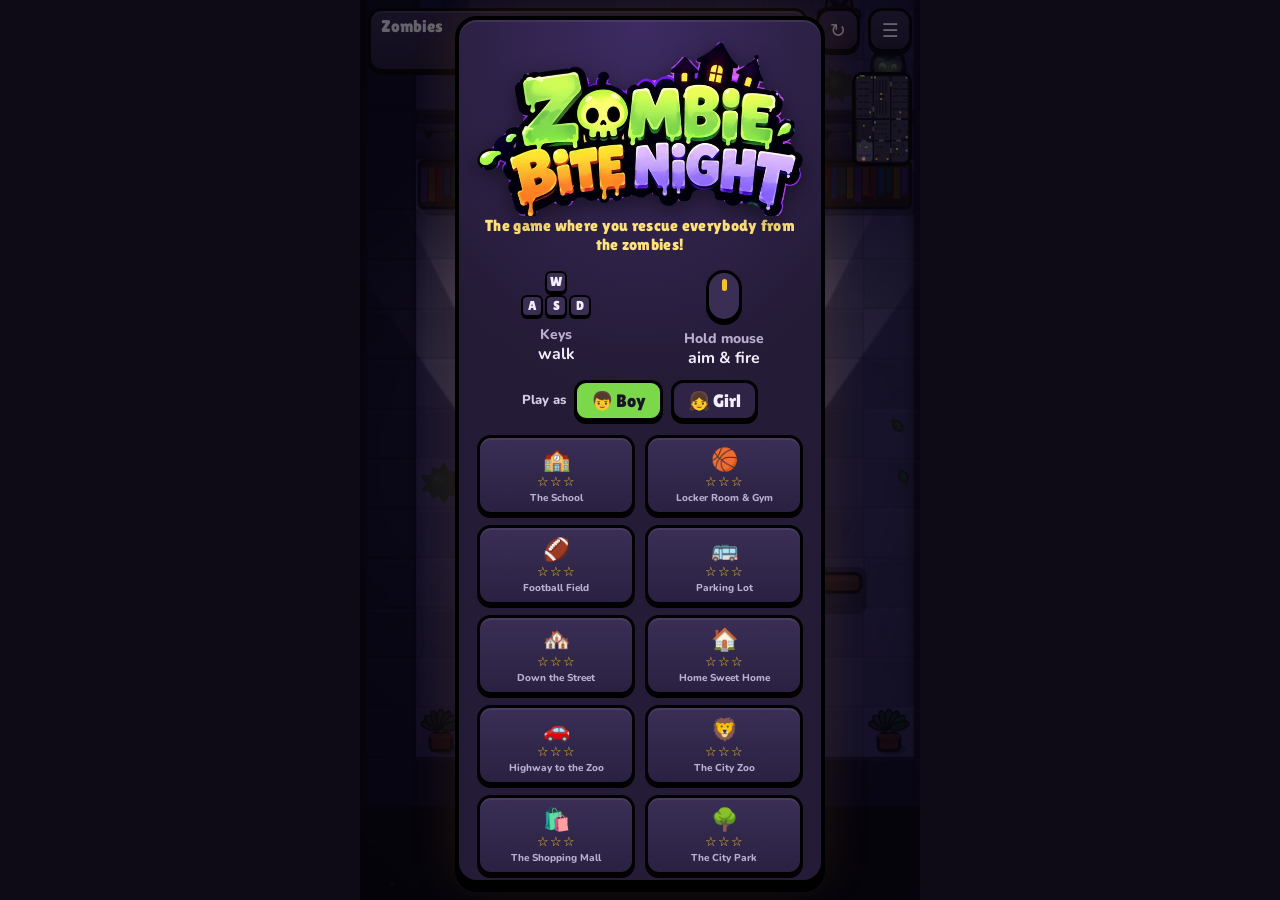
==== index.html @ 57e5fc1b "Janitor boss rework with telescoping mop; backpack smashes vending machines Co-Authored-By: Claude O" ====
<!DOCTYPE html>
<html lang="en">
<head>
<meta charset="utf-8">
<meta name="viewport" content="width=device-width, initial-scale=1, viewport-fit=cover">
<title>Zombie Bite Night</title>
<meta name="description" content="Zombie Bite Night: the game where you rescue everybody from the zombies! A spooky, silly escape from school, home, the zoo, the mall and the park.">
<meta name="theme-color" content="#1A1030">
<meta name="mobile-web-app-capable" content="yes">
<meta name="apple-mobile-web-app-capable" content="yes">
<meta name="apple-mobile-web-app-status-bar-style" content="black-translucent">
<meta name="apple-mobile-web-app-title" content="Bite Night">
<link rel="manifest" href="manifest.webmanifest">
<link rel="icon" type="image/png" sizes="32x32" href="icons/icon-32.png">
<link rel="apple-touch-icon" href="icons/icon-180.png">
<link rel="stylesheet" href="fonts/fonts.css">
<style>
:root{
  --bg:#D9D2E6; --ink:#1A1426; --slime:#7BD84A; --slime-d:#4E9A2A; --blood:#E5432D; --gold:#F2C230; --panel:#241B36; --panel2:#2F2445; --fg:#F3EEFA;
  box-sizing:border-box;
  padding-top:env(safe-area-inset-top,0px);
  padding-bottom:env(safe-area-inset-bottom,0px);
}
@media (prefers-color-scheme: dark){ :root:not([data-theme="light"]){ --bg:#0C0912; } }
:root[data-theme="dark"]{ --bg:#0C0912; }
*,*::before,*::after{box-sizing:inherit}
html,body{overscroll-behavior:none}
html{height:100%;scroll-padding-top:env(safe-area-inset-top,0px)}
html{background:#0E0A16}
body{margin:0;height:100%;background:#0E0A16;overflow:hidden;font-family:Nunito,"Trebuchet MS",system-ui,sans-serif;color:var(--fg);
  touch-action:none;user-select:none;-webkit-user-select:none;-webkit-touch-callout:none;-webkit-tap-highlight-color:transparent}
#app{position:relative;height:100%;max-width:560px;margin:0 auto;overflow:hidden;background:#0E0A16}
#game{position:absolute;inset:0;width:100%;height:100%;display:block;touch-action:none}
#hud{position:absolute;top:8px;left:8px;right:8px;z-index:3;display:flex;gap:8px;align-items:flex-start;pointer-events:none}
#panel{flex:1;min-width:0;background:linear-gradient(rgba(52,38,78,.94),rgba(36,27,54,.94));border:3px solid #000;border-radius:14px;padding:7px 10px 8px;box-shadow:0 3px 0 #000,inset 0 2px 0 rgba(255,255,255,.08)}
#panel .r1{display:flex;justify-content:space-between;align-items:baseline;gap:6px}
#lvname{font:17px/1 "Lilita One",Impact,sans-serif;white-space:nowrap;overflow:hidden;text-overflow:ellipsis}
#timer{font:800 13px Nunito,sans-serif;color:#B9AED0;font-variant-numeric:tabular-nums;white-space:nowrap}
#panel .r2{display:flex;justify-content:space-between;align-items:center;margin-top:6px;gap:8px}
#hearts{display:flex;gap:3px}
#hearts i{width:14px;height:13px;display:inline-block;background:#4A3D63;clip-path:path('M7 13 L1 7 A3.4 3.4 0 0 1 7 2 A3.4 3.4 0 0 1 13 7 Z')}
#hearts i.on{background:var(--blood);filter:drop-shadow(0 0 3px rgba(229,67,45,.7))}
#left{font:800 13px Nunito,sans-serif;color:var(--slime);white-space:nowrap;overflow:hidden;text-overflow:ellipsis;min-width:0}
#ammo{font:800 13px Nunito,sans-serif;color:var(--gold);white-space:nowrap}
#ammo.low{color:var(--blood);animation:blink .5s infinite alternate}
@keyframes blink{to{opacity:.5}}
.hbtn{pointer-events:auto;width:44px;height:44px;background:linear-gradient(rgba(52,38,78,.94),rgba(36,27,54,.94));border:3px solid #000;border-radius:14px;box-shadow:0 3px 0 #000;color:var(--fg);font:19px/1 system-ui,sans-serif;cursor:pointer;padding:0}
.hbtn:active{transform:translateY(2px);box-shadow:0 1px 0 #000}
#mini{position:absolute;right:8px;top:72px;z-index:3;width:104px;height:88px;border:3px solid #000;border-radius:10px;background:rgba(14,10,22,.85);pointer-events:none}
#wpn{position:absolute;right:12px;bottom:96px;z-index:4;width:58px;height:58px;border-radius:50%;background:rgba(36,27,54,.92);border:3px solid #000;box-shadow:0 3px 0 #000;font:26px/1 system-ui,sans-serif;cursor:pointer;padding:0}
#wpn:active{transform:translateY(2px)}
#wpn::after{content:'SWAP';position:absolute;left:50%;bottom:-16px;transform:translateX(-50%);font:800 9px Nunito,sans-serif;color:#B9AED0}
#powers{position:absolute;left:8px;top:72px;z-index:3;display:flex;flex-direction:column;gap:5px;pointer-events:none}
#powers div{display:flex;align-items:center;gap:6px;background:rgba(36,27,54,.9);border:2px solid #000;border-radius:10px;padding:3px 8px 3px 4px;font:800 12px Nunito,sans-serif}
#powers b{font-size:16px}
#powers i{display:block;height:4px;border-radius:2px;margin-top:2px;font-style:normal}
#bossbar{position:absolute;left:50%;bottom:14px;transform:translateX(-50%);z-index:3;width:76%;background:rgba(36,27,54,.92);border:3px solid #000;border-radius:12px;padding:6px 10px 8px;text-align:center;pointer-events:none}
#bossbar b{display:block;font:15px Creepster,Impact,sans-serif;letter-spacing:1px;color:#FF8A7A;margin-bottom:4px}
#bossbar span{display:block;height:10px;background:#4A3D63;border-radius:5px;overflow:hidden;border:2px solid #000}
#bossbar i{display:block;height:100%;width:100%;background:linear-gradient(90deg,#E5432D,#F2C230);transition:width .2s}
#hint{position:absolute;left:50%;bottom:16px;transform:translateX(-50%);z-index:3;pointer-events:none;width:88%;font:800 14px/1.4 Nunito,sans-serif;color:#fff;
  background:rgba(36,27,54,.92);border:3px solid #000;border-radius:14px;padding:10px 14px;text-align:center;opacity:0;transition:opacity .3s}
#hint.show{opacity:1}
.joy{position:absolute;left:0;top:0;width:0;height:0;z-index:4;pointer-events:none;opacity:0;transition:opacity .15s}
.joy.on{opacity:1}
.joy .base{position:absolute;width:104px;height:104px;left:-52px;top:-52px;border-radius:50%;background:rgba(255,255,255,.08);border:3px solid rgba(255,255,255,.35)}
.joy .knob{position:absolute;width:48px;height:48px;left:-24px;top:-24px;border-radius:50%;background:#8FA0C0;border:3px solid #000;box-shadow:0 3px 0 #000}
#joy2 .base{background:rgba(242,194,48,.1);border-color:rgba(242,194,48,.55)}
#joy2 .knob{background:var(--gold)}
#overlay{position:absolute;inset:0;z-index:6;display:flex;align-items:center;justify-content:center;padding:16px;background:rgba(8,5,14,.6)}
#overlay.hidden{display:none}
.card{background:radial-gradient(120% 70% at 50% 0%,#3D2B62 0%,var(--panel) 62%);border:4px solid #000;border-radius:22px;box-shadow:0 8px 0 #000,0 0 50px rgba(242,140,40,.12),inset 0 2px 0 rgba(255,255,255,.07);width:100%;max-width:370px;padding:22px 18px 18px;text-align:center;max-height:100%;overflow:auto}
.card h1{font:52px/.95 Creepster,Impact,sans-serif;color:var(--slime);margin:4px 0 12px;letter-spacing:2px;text-shadow:0 4px 0 #000,0 0 24px rgba(123,216,74,.35)}
.card h1 span{display:block;color:#F28C28;font-size:38px;text-shadow:0 4px 0 #000,0 0 22px rgba(242,140,40,.35)}
.card h1.logo{margin:0 auto 4px;line-height:0;text-shadow:none}
.card h1.logo img{display:block;width:min(100%,330px);height:auto;margin:0 auto;filter:drop-shadow(0 6px 10px rgba(0,0,0,.45));animation:logoBob 3.2s ease-in-out infinite}
@keyframes logoBob{0%,100%{transform:translateY(0)}50%{transform:translateY(-4px)}}
@media (prefers-reduced-motion: reduce){.card h1.logo img{animation:none}}
.storehead{margin:12px 0 6px!important}
.stores{display:flex;gap:10px;justify-content:center;flex-wrap:wrap}
.store{display:inline-flex;align-items:center;gap:9px;background:#000;color:#fff;text-decoration:none;border:2px solid #8a8299;border-radius:12px;padding:7px 15px 7px 12px;font:600 18px/1.05 -apple-system,system-ui,"Segoe UI",Roboto,sans-serif;text-align:left}
.store small{display:block;font-size:10.5px;font-weight:500;letter-spacing:.2px;opacity:.9}
.store .sico{font-size:24px;line-height:1;width:22px;text-align:center}
.tag{font:16px "Lilita One",Impact,sans-serif!important;color:#FFE27A!important;margin:-4px 0 6px!important;letter-spacing:.3px}
.deco{display:flex;justify-content:center;gap:18px;font-size:22px;margin-top:-4px}
.deco span{display:inline-block;animation:bob 2.4s ease-in-out infinite}
.deco span:nth-child(2){animation-delay:-.8s;font-size:26px}.deco span:nth-child(3){animation-delay:-1.6s;transform:scaleX(-1)}
@keyframes bob{0%,100%{translate:0 0}50%{translate:0 -6px}}
@media (prefers-reduced-motion: reduce){.deco span{animation:none}}
.card h2{font:40px/1 Creepster,Impact,sans-serif;color:var(--slime);margin:0 0 8px;letter-spacing:1px;text-shadow:0 3px 0 #000}
.card h2.bad{color:var(--blood)}
.card p{font-size:15px;line-height:1.5;margin:8px 0;color:#D6CDE6}
.card .small{font-size:13px;opacity:.8}
.big{font:40px/1 "Lilita One",Impact,sans-serif;margin:6px 0}
.stars{font-size:42px;letter-spacing:6px;margin:4px 0}
.stars i{font-style:normal;color:#4A3D63}
.stars i.on{color:var(--gold);animation:pop .5s cubic-bezier(.3,1.8,.5,1) both}
.stars i.on:nth-child(2){animation-delay:.15s}.stars i.on:nth-child(3){animation-delay:.3s}
@keyframes pop{from{transform:scale(0) rotate(-40deg)}to{transform:scale(1)}}
.btn{display:inline-block;margin:12px 4px 0;font:20px "Lilita One",Impact,sans-serif;background:linear-gradient(#93EC62,#62C23A);color:var(--ink);border:3px solid #000;border-radius:14px;box-shadow:0 4px 0 #000;padding:11px 20px;cursor:pointer}
.btn.alt{background:linear-gradient(#3A2E55,#2A2142);color:var(--fg)}
.btn:active{transform:translateY(3px);box-shadow:0 1px 0 #000}
.btn:focus-visible,.lv:focus-visible{outline:3px solid var(--gold);outline-offset:3px}
.howto{display:grid;grid-template-columns:1fr 1fr;gap:10px;margin:16px 0 6px;font-size:14px;font-weight:800;color:#B9AED0;line-height:1.25}
.howto>div{display:flex;flex-direction:column;align-items:center;gap:8px}
.howto b{color:var(--fg);font-size:16px}
.stick{position:relative;width:64px;height:64px;border-radius:50%;background:rgba(255,255,255,.08);border:3px solid rgba(255,255,255,.35)}
.stick i{position:absolute;width:30px;height:30px;border-radius:50%;border:3px solid #000;box-shadow:0 3px 0 #000;left:14px;top:14px;animation:nudge 2.6s ease-in-out infinite}
.stick.move i{background:#8FA0C0}
.stick.aim{background:rgba(242,194,48,.1);border-color:rgba(242,194,48,.55)}
.stick.aim i{background:var(--gold);animation-name:nudge2}
@keyframes nudge{0%,100%{transform:translate(0,0)}30%{transform:translate(-9px,-12px)}65%{transform:translate(10px,-6px)}}
@keyframes nudge2{0%,100%{transform:translate(0,0)}35%{transform:translate(14px,4px)}70%{transform:translate(-4px,-13px)}}
.keys{display:block;text-align:center;line-height:1}
.keys kbd{display:inline-block;width:22px;height:22px;margin:1px;border-radius:6px;background:#3A2E55;border:2px solid #000;box-shadow:0 2px 0 #000;font:13px/18px "Lilita One",Impact,sans-serif;color:var(--fg)}
.mouse{position:relative;display:block;width:36px;height:52px;border-radius:18px;background:#3A2E55;border:3px solid #000;box-shadow:0 3px 0 #000}
.mouse i{position:absolute;left:50%;top:6px;width:5px;height:12px;margin-left:-2.5px;border-radius:3px;background:var(--gold)}
@media (prefers-reduced-motion: reduce){.stick i{animation:none}}
.hero{display:flex;align-items:center;justify-content:center;gap:8px;margin:12px 0 2px;font:800 13px Nunito,sans-serif;color:#D6CDE6}
.hb{font:18px "Lilita One",Impact,sans-serif;background:var(--panel2);color:var(--fg);border:3px solid #000;border-radius:12px;padding:7px 14px;cursor:pointer;box-shadow:0 3px 0 #000}
.hb.on{background:var(--slime);color:var(--ink)}
.hb:focus-visible{outline:3px solid var(--gold);outline-offset:2px}
.lvgrid{display:grid;grid-template-columns:repeat(2,1fr);gap:10px;margin:14px 0 6px}
.lv{background:linear-gradient(#3A2E55,#2A2142);border:3px solid #000;border-radius:14px;box-shadow:0 3px 0 #000,inset 0 2px 0 rgba(255,255,255,.07);color:var(--fg);padding:9px 4px 7px;font:22px "Lilita One",Impact,sans-serif;cursor:pointer;transition:transform .12s,box-shadow .12s}
.lv:not([disabled]):hover{transform:translateY(-2px);box-shadow:0 5px 0 #000,0 0 14px rgba(242,140,40,.25),inset 0 2px 0 rgba(255,255,255,.07)}
.lv small{display:block;font-size:13px;color:var(--gold);letter-spacing:1px;margin-top:2px}
.lv em{display:block;font:800 10px Nunito,sans-serif;font-style:normal;color:#B9AED0;margin-top:2px}
.lv[disabled]{opacity:.4;cursor:default}
</style>
</head>
<body>
<div id="app">
  <canvas id="game"></canvas>
  <div id="hud">
    <div id="panel">
      <div class="r1"><span id="lvname">Zombies</span><span id="timer">0:00</span></div>
      <div class="r2"><span id="hearts"></span><span id="left">🧟 0 left</span><span id="ammo">● 0</span></div>
    </div>
    <button class="hbtn" id="retry" aria-label="Restart">↻</button>
    <button class="hbtn" id="menu" aria-label="Menu">☰</button>
  </div>
  <canvas id="mini" width="208" height="176"></canvas>
  <button id="wpn" aria-label="Switch weapon" style="display:none">🔫</button>
  <div id="powers"></div>
  <div id="bossbar" style="display:none"><b>BOSS</b><span><i></i></span></div>
  <div id="hint"></div>
  <div id="joy" class="joy"><div class="base"></div><div class="knob"></div></div>
  <div id="joy2" class="joy"><div class="base"></div><div class="knob"></div></div>
  <div id="overlay"><div class="card" id="card"></div></div>
</div>
<script>window.__isPWA = true;</script>
<script>
(() => {
/* =====================================================================
   MAPS
   Each map is a one-way trip, like a haunted house: you start at one end
   and fight room by room to the exit. Numbered tiles are locked doors that
   open when the room before them is cleared. '^' is the exit.
   floors:  . hall  , wood  l lab tile  c cafeteria  g gym  r library carpet  k lounge carpet
            t locker-room tile  o office rug  A asphalt  C concrete  G grass  E end zone  R track  M mulch
   objects: # wall  D desk  W teacher's desk  T table  S shelf  B bleachers  L lockers  b bench  K couch
            V vending machine (breakable)  F counter  X lab bench  e easel  P piano  h chair  Z cot  p plant
            Q car  U bus  O light pole  H fence  Y goalpost  N scoreboard  y tree  % barrel (explodes)  u toilet
   ===================================================================== */
const TS = 32;
const SOLID = new Set('#DWTSBLbKVFXePhZpQUOHYNy%u123456789^&~jn'.split(''));
const BULLET_SOLID = new Set('#SVFQULONyP%123456789^&'.split(''));
const OBJECT_GROUPS = new Set('WTSBLbKFXPZQUN&'.split(''));
let MW, MH, grid, MAP, EXIT_OPEN = false;

function blankMap(w, h, fill) { MW = w; MH = h; return [...Array(h)].map(() => Array(w).fill(fill)); }
function mk(g) {
  const rect = (x0, y0, x1, y1, c) => { for (let y = y0; y <= y1; y++) for (let x = x0; x <= x1; x++) if (y >= 0 && x >= 0 && y < g.length && x < g[0].length) g[y][x] = c; };
  const put = (x, y, c) => { g[y][x] = c; };
  return { rect, put };
}

function buildSchoolMap() {
  // a 3x4 grid of rooms. The route winds: up, right, down, right, up, up, left, left, then out.
  const g = blankMap(34, 53, '#'), { rect, put } = mk(g);
  // row 3 (bottom): lobby, principal's office, nurse
  rect(1, 40, 10, 51, '.'); rect(12, 40, 21, 51, 'o'); rect(23, 40, 32, 51, 'l');
  // row 2: main hallway, room 101, teachers' lounge
  rect(1, 27, 10, 38, '.'); rect(12, 27, 21, 38, ','); rect(23, 27, 32, 38, 'k');
  // rows 0-1 (top, double height): cafeteria, the big library, chemistry lab
  rect(1, 1, 10, 25, 'c'); rect(12, 1, 21, 25, 'r'); rect(23, 1, 32, 25, 'l');
  // the doors, in the order you go through them
  rect(4, 39, 6, 39, '1');      // lobby -> hallway (up)
  rect(11, 31, 11, 33, '2');    // hallway -> room 101 (right)
  rect(15, 39, 17, 39, '3');    // room 101 -> principal's office (down)
  rect(22, 44, 22, 46, '4');    // principal -> nurse (right)
  rect(26, 39, 28, 39, '5');    // nurse -> lounge (up)
  rect(26, 26, 28, 26, '6');    // lounge -> chemistry lab (up)
  rect(22, 4, 22, 6, '7');      // chemistry -> library (left)
  rect(11, 19, 11, 21, '8');    // library -> cafeteria (left)
  rect(3, 0, 5, 0, '^');        // cafeteria -> out to the locker room hall
  // lobby
  rect(1, 40, 3, 40, 'S'); rect(8, 40, 10, 40, 'S'); rect(2, 48, 4, 48, 'b'); rect(7, 48, 9, 48, 'b'); put(1, 51, 'p'); put(10, 51, 'p');
  // main hallway: lockers down one side
  rect(1, 28, 1, 37, 'L'); put(10, 28, 'V'); put(10, 37, 'p');
  // room 101
  for (const y of [29, 32, 35]) for (const x of [13, 15, 17, 19]) put(x, y, 'D');
  rect(19, 37, 20, 37, 'W');
  // principal's office
  rect(14, 43, 16, 43, 'W'); rect(19, 40, 21, 40, 'S'); put(12, 51, 'p'); put(21, 51, 'p'); rect(13, 48, 15, 48, 'K');
  // nurse
  for (const x of [24, 30]) rect(x, 42, x, 43, 'Z');
  for (const x of [24, 27, 30]) rect(x, 47, x, 48, 'Z');
  put(32, 51, 'V');
  // teachers' lounge
  rect(24, 30, 25, 30, 'K'); rect(30, 30, 31, 30, 'K'); rect(27, 33, 28, 34, 'T'); rect(29, 38, 32, 38, 'F'); put(32, 34, 'V'); put(23, 27, 'p');
  // chemistry lab
  for (const y of [4, 8, 12, 16, 20]) { rect(24, y, 27, y, 'X'); rect(29, y, 32, y, 'X'); }
  for (const [x, y] of [[28, 6], [25, 10], [31, 14], [28, 18], [24, 23]]) put(x, y, '%');
  // the big library: two rows of stacks and a reading area
  for (const x of [13, 15, 17, 19]) { rect(x, 3, x, 10, 'S'); rect(x, 15, x, 23, 'S'); }
  rect(15, 12, 18, 13, 'T'); put(21, 1, 'p'); put(12, 25, 'p');
  // cafeteria
  rect(2, 4, 8, 4, 'F');
  for (const y of [8, 12, 16, 20, 24]) { rect(2, y, 4, y, 'T'); rect(6, y, 8, y, 'T'); }
  put(10, 10, 'V'); put(1, 14, 'V');
  return { id: 'school', name: 'The School', grid: g, start: [5, 50], dark: 0.86, lights: [], indoor: true, boss: ['janitor'],
    zones: [
      { name: 'FRONT LOBBY', zombies: { walker: 3 } },
      { name: 'MAIN HALLWAY', zombies: { walker: 4, runner: 1 }, survivors: [[9, 37]], pickups: [['ammo', 5, 30]] },
      { name: 'ROOM 101', zombies: { walker: 5 }, survivors: [[12, 28]], features: [['alarm', 21, 30]] },
      { name: "PRINCIPAL'S OFFICE", zombies: { walker: 3, runner: 2 }, pickups: [['health', 20, 50], ['ammo', 13, 50]] },
      { name: "NURSE'S OFFICE", zombies: { walker: 4, nerd: 1 }, survivors: [[32, 45]], pickups: [['health', 26, 44]] },
      { name: "TEACHERS' LOUNGE", zombies: { walker: 4, runner: 2 }, pickups: [['ammo', 32, 37]], features: [['alarm', 23, 35]] },
      { name: 'CHEMISTRY LAB', zombies: { walker: 6, runner: 2 }, survivors: [[32, 1]], weapon: ['extinguisher', 28, 22], features: [['alarm', 32, 10]] },
      { name: 'THE LIBRARY', zombies: { walker: 5, nerd: 4, runner: 2 }, survivors: [[12, 1]], pickups: [['health', 16, 14]], features: [['switch', 21, 12]], powers: [[16, 11]] },
      { name: 'CAFETERIA', zombies: { walker: 4, runner: 2 }, pickups: [['ammo', 9, 22], ['health', 1, 1], ['health', 10, 1]] }
    ] };
}

function buildGymMap() {
  const g = blankMap(26, 80, '#'), { rect, put } = mk(g);
  // 4: gym lobby + coach's office (boss)
  rect(1, 1, 24, 13, '.'); rect(11, 0, 13, 0, '^');
  rect(2, 2, 6, 2, 'S'); rect(19, 2, 23, 2, 'S');
  rect(1, 6, 8, 6, '#'); rect(8, 7, 8, 12, '#'); rect(1, 7, 7, 12, 'o'); put(8, 10, 'o'); rect(3, 8, 4, 8, 'W'); put(1, 7, 'p');
  rect(20, 14, 22, 14, '4');
  // 3: the gym
  rect(1, 15, 24, 38, 'g'); rect(1, 18, 3, 25, 'B'); rect(1, 28, 3, 35, 'B'); put(24, 20, 'V'); put(24, 31, 'V');
  rect(21, 16, 22, 16, 'T');
  rect(2, 39, 4, 39, '3');
  // 2: restroom stalls
  rect(1, 40, 24, 50, 'l');
  for (const x of [4, 7, 10, 13]) rect(x, 41, x, 44, '#');
  for (const x of [5, 8, 11]) put(x, 41, 'u');
  rect(16, 49, 22, 49, 'F');
  rect(11, 51, 13, 51, '2');
  // 1: showers
  rect(1, 52, 24, 64, 't');
  for (const y of [54, 57, 60]) rect(1, y, 4, y, '#');
  for (const y of [55, 58, 61]) rect(21, y, 24, y, '#');
  rect(11, 65, 13, 65, '1');
  // 0: locker room
  rect(1, 66, 24, 78, 't');
  for (const y of [68, 72, 76]) { rect(3, y, 9, y, 'L'); rect(15, y, 21, y, 'L'); }
  for (const y of [70, 74]) { rect(4, y, 8, y, 'b'); rect(16, y, 20, y, 'b'); }
  return { id: 'gym', name: 'Locker Room & Gym', grid: g, start: [12, 77], dark: 0.85, lights: [], indoor: true, boss: ['coach'],
    zones: [
      { name: 'LOCKER ROOM', zombies: { walker: 4 }, survivors: [[23, 67]], pickups: [['ammo', 12, 67]] },
      { name: 'SHOWERS', zombies: { walker: 3 }, spawns: [['crawler', 2, 55], ['crawler', 2, 58], ['crawler', 23, 56], ['crawler', 23, 59]], survivors: [[23, 63]], features: [['switch', 1, 63]] },
      { name: 'RESTROOMS', zombies: { walker: 4, runner: 2 }, spawns: [['crawler', 6, 43], ['crawler', 9, 43], ['crawler', 12, 43]], survivors: [[2, 43]], features: [['alarm', 24, 45]] },
      { name: 'THE GYM', zombies: { walker: 6, brute: 3, runner: 3, nerd: 2 }, survivors: [[2, 26]], weapon: ['dodgeball', 13, 27], pickups: [['ammo', 20, 36]], powers: [[13, 20]], features: [['switch', 24, 37]] },
      { name: "COACH'S OFFICE", zombies: { walker: 3, runner: 1 }, survivors: [[2, 11]], pickups: [['health', 23, 12]] }
    ] };
}

function buildFieldMap() {
  const g = blankMap(30, 78, 'G'), { rect, put } = mk(g);
  rect(0, 0, 29, 0, 'H'); rect(0, 77, 29, 77, 'H'); rect(0, 0, 0, 77, 'H'); rect(29, 0, 29, 77, 'H');
  rect(1, 1, 28, 76, 'R'); rect(3, 3, 26, 74, 'G'); rect(3, 3, 26, 7, 'E'); rect(3, 70, 26, 74, 'E');
  rect(13, 0, 16, 0, '^');
  // 3: north end: concession stand, bleachers, scoreboard (boss)
  rect(2, 2, 8, 8, '#'); rect(3, 3, 7, 7, 'C'); put(8, 5, 'C'); put(8, 6, 'C'); rect(3, 3, 5, 3, 'F'); put(7, 3, 'V');
  rect(22, 9, 27, 15, 'B'); rect(19, 1, 25, 1, 'N'); put(13, 2, 'Y'); put(16, 2, 'Y');
  rect(1, 20, 28, 20, '3');
  // 2: midfield
  rect(8, 27, 9, 27, 'T'); rect(20, 33, 21, 33, 'T'); rect(11, 30, 13, 30, 'b'); rect(16, 24, 18, 24, 'b');
  rect(1, 40, 28, 40, '2');
  // 1: south half
  rect(4, 48, 7, 48, 'b'); rect(22, 48, 25, 48, 'b'); rect(4, 54, 7, 54, 'b'); put(26, 50, 'T');
  rect(1, 60, 28, 60, '1');
  // 0: field house tunnel and the south end zone
  rect(8, 69, 21, 76, '#'); rect(9, 71, 20, 75, 'C'); rect(13, 69, 16, 70, 'C'); rect(10, 72, 12, 72, 'b'); rect(17, 72, 19, 72, 'b');
  put(13, 74, 'Y'); put(16, 74, 'Y');
  const lights = [[1, 1, 320], [28, 1, 320], [1, 38, 320], [28, 38, 320], [1, 76, 320], [28, 76, 320], [14.5, 30, 220], [14.5, 50, 220]];
  return { id: 'field', name: 'Football Field', grid: g, start: [14, 74], dark: 0.58, lights, field: true, boss: ['ref', 'ref'],
    zones: [
      { name: 'FIELD HOUSE', zombies: { walker: 4, runner: 2 }, survivors: [[10, 75]], pickups: [['ammo', 19, 74]] },
      { name: 'SOUTH END', zombies: { walker: 5, runner: 2, cheer: 1 }, survivors: [[27, 44]], powers: [[14, 50]], pickups: [['health', 3, 58]] },
      { name: 'MIDFIELD', zombies: { walker: 6, runner: 2, cheer: 1, brute: 1 }, survivors: [[2, 24]], pickups: [['ammo', 14, 36], ['health', 25, 22], ['health', 4, 38]] },
      { name: 'NORTH END ZONE', zombies: { walker: 2 }, survivors: [[4, 6]], weapon: ['stapler', 6, 5], pickups: [['health', 27, 18]] }
    ] };
}

function buildParkingMap() {
  const g = blankMap(30, 80, 'A'), { rect, put } = mk(g);
  rect(0, 0, 29, 0, 'H'); rect(0, 79, 29, 79, 'H'); rect(0, 0, 0, 79, 'H'); rect(29, 0, 29, 79, 'H');
  rect(13, 0, 16, 0, '^');
  rect(1, 75, 28, 78, '#'); rect(1, 71, 28, 74, 'C'); rect(12, 75, 17, 75, 'C');
  // rows of parked cars make a maze: each row leaves one gap, alternating sides
  const rows = [66, 60, 54, 46, 40, 34, 26, 20, 14];
  rows.forEach((y, i) => {
    const gap = i % 2 ? [24, 27] : [2, 5];
    for (let x = 1; x <= 28; x++) {
      if (x >= gap[0] && x <= gap[1]) continue;
      if ((x * 5 + y) % 13 === 0) { put(x, y, 'y'); put(x, y + 1, 'M'); continue; }
      rect(x, y, x, y + 1, 'Q');
    }
  });
  for (const [x, y] of [[14, 63], [8, 57], [20, 43], [10, 37], [18, 23], [6, 17]]) put(x, y, 'O');
  for (const [x, y] of [[26, 63], [3, 57], [12, 44], [25, 37], [3, 24], [15, 17]]) put(x, y, '%');
  rect(1, 50, 28, 50, '1'); rect(1, 30, 28, 30, '2'); rect(1, 10, 28, 10, '3');
  // 3: the bus loop (boss)
  rect(3, 4, 11, 5, 'U'); rect(18, 4, 26, 5, 'U'); put(14, 7, 'O');
  const lights = [[14, 63, 150], [8, 57, 150], [20, 43, 150], [10, 37, 150], [18, 23, 150], [6, 17, 150], [14, 7, 200], [14, 73, 200]];
  return { id: 'parking', name: 'Parking Lot', grid: g, start: [14, 73], dark: 0.8, lights, boss: ['driver'],
    zones: [
      { name: 'STAFF PARKING', zombies: { walker: 6, runner: 2 }, survivors: [[27, 63]], pickups: [['ammo', 3, 69]] },
      { name: 'VISITOR PARKING', zombies: { walker: 6, runner: 3, nerd: 2, cheer: 1 }, survivors: [[2, 43]], powers: [[14, 42]], pickups: [['health', 26, 48]] },
      { name: 'STUDENT LOT', zombies: { walker: 6, runner: 4, brute: 2, cheer: 2 }, spawns: [['crawler', 4, 22], ['crawler', 22, 28], ['crawler', 12, 16]], survivors: [[27, 23]], pickups: [['ammo', 14, 28]] },
      { name: 'BUS LOOP', zombies: { walker: 4, runner: 2 }, survivors: [[14, 2]], pickups: [['health', 2, 8], ['health', 27, 8]] }
    ] };
}

function buildStreetMap() {
  // out of the parking lot and down the street toward home, block by block
  const g = blankMap(100, 30, 'A'), { rect, put } = mk(g);
  rect(0, 0, 99, 0, '#'); rect(0, 29, 99, 29, '#'); rect(0, 0, 0, 29, '#'); rect(99, 0, 99, 29, '#');
  rect(1, 1, 98, 8, 'G'); rect(1, 21, 98, 28, 'G');          // front yards
  rect(1, 9, 98, 10, 'C'); rect(1, 19, 98, 20, 'C');         // sidewalks
  // houses (roofs) with driveways, picket fences, trees and mailboxes
  for (let x = 3; x < 96; x += 12) {
    rect(x, 1, x + 6, 5, '&'); rect(x + 8, 1, x + 9, 8, 'C');
    rect(x + 1, 24, x + 7, 28, '&'); rect(x - 1, 21, x, 28, 'C');
    for (let fx = x - 2; fx <= x + 7; fx++) { if (fx > 0 && fx < 99 && fx !== x + 3 && fx !== x + 4) { put(fx, 8, 'H'); put(fx, 21, 'H'); } }
    put(x + 3, 7, 'y'); put(x + 10, 23, 'y'); put(x + 7, 10, 'O'); put(x + 2, 19, 'O');
  }
  // wrecked and abandoned cars in the road
  for (const [x, y] of [[8, 12], [15, 16], [27, 11], [33, 15], [46, 12], [52, 16], [58, 12], [70, 16], [76, 11], [88, 13]]) rect(x, y, x, y + 1, 'Q');
  rect(42, 13, 50, 14, 'U');                                  // a crashed bus across the road
  for (const [x, y] of [[23, 13], [64, 15], [84, 16]]) put(x, y, '%');
  // police barricades between blocks (the doors)
  for (const [x, k] of [[20, '1'], [40, '2'], [62, '3'], [80, '4']]) for (let y = 1; y <= 28; y++) if (g[y][x] !== '&') g[y][x] = k;
  rect(99, 11, 99, 18, '^');                                 // home stretch
  const lights = [[10, 10, 150], [30, 19, 150], [50, 10, 150], [70, 19, 150], [90, 10, 170]];
  return { id: 'street', name: 'Down the Street', grid: g, start: [3, 15], dark: 0.8, lights, boss: ['garbage'],
    zones: [
      { name: 'MAPLE STREET', zombies: { walker: 6, runner: 2 }, survivors: [[12, 2]], pickups: [['ammo', 18, 27]] },
      { name: 'OAK AVENUE', zombies: { walker: 6, runner: 3, cheer: 2 }, survivors: [[37, 27]], pickups: [['health', 25, 2]], powers: [[30, 14]] },
      { name: 'THE CRASH', zombies: { walker: 7, runner: 3, brute: 2, nerd: 2 }, spawns: [['crawler', 44, 17], ['crawler', 55, 10]], survivors: [[60, 2]], pickups: [['ammo', 48, 27]] },
      { name: 'ELM STREET', zombies: { walker: 6, runner: 4, cheer: 2, nerd: 2 }, survivors: [[66, 27]], pickups: [['health', 75, 2], ['ammo', 70, 27]] },
      { name: 'CITY LIMITS', zombies: { walker: 3, runner: 2 }, survivors: [[96, 27]], pickups: [['health', 82, 2], ['health', 82, 27]] }
    ] };
}
// helper: block a whole row (a fence or wall) and cut an opening that becomes the next area's way in
function wallRow(g, y, wall, x0, x1, k) { for (let x = 1; x < g[0].length - 1; x++) g[y][x] = (x >= x0 && x <= x1) ? k : wall; }

function buildHouseMap() {
  // home: living room, kitchen, hallway, both bedrooms, then the garage where the car is
  const g = blankMap(30, 36, '#'), { rect, put } = mk(g);
  rect(1, 1, 28, 10, 'C');      // garage
  rect(1, 12, 9, 22, 'k');      // kids' room
  rect(11, 12, 17, 22, '.');    // hallway
  rect(19, 12, 28, 22, 'r');    // master bedroom
  rect(1, 24, 14, 34, ',');     // living room
  rect(16, 24, 28, 34, 'l');    // kitchen
  rect(15, 28, 15, 30, '1'); rect(16, 23, 17, 23, '2'); rect(10, 15, 10, 17, '3'); rect(18, 15, 18, 17, '4'); rect(13, 11, 15, 11, '5');
  rect(10, 0, 19, 0, '^');      // the big garage door
  // living room
  rect(3, 27, 6, 27, 'K'); rect(4, 29, 5, 29, 'T'); rect(3, 24, 6, 24, 'S'); rect(10, 24, 11, 24, 'S'); put(10, 29, 'K'); put(14, 34, 'p'); put(14, 24, 'p');
  // kitchen
  rect(19, 24, 28, 24, 'F'); rect(28, 26, 28, 27, 'F'); rect(21, 28, 24, 29, 'F'); rect(20, 32, 22, 33, 'T'); put(16, 34, 'p');
  // kids' room
  rect(2, 13, 3, 15, 'Z'); rect(7, 13, 8, 15, 'Z'); put(5, 21, 'D'); rect(2, 21, 3, 21, 'T'); put(1, 18, 'e');
  // hallway
  put(11, 12, 'p'); put(17, 12, 'p'); put(17, 21, 'S');
  // master bedroom
  rect(22, 13, 25, 16, 'Z'); put(21, 13, 'T'); put(26, 13, 'T'); rect(19, 21, 22, 21, 'S'); put(28, 13, 'p');
  // garage
  rect(4, 3, 4, 4, 'Q'); rect(7, 3, 7, 4, 'Q'); rect(25, 2, 27, 2, 'S'); rect(25, 8, 27, 8, 'S'); rect(19, 9, 22, 9, 'F'); put(24, 5, '%'); put(2, 9, '%');
  return { id: 'house', name: 'Home Sweet Home', grid: g, start: [7, 33], dark: 0.84, lights: [], indoor: true, boss: ['housekeeper'],
    zones: [
      { name: 'LIVING ROOM', zombies: { walker: 2 }, survivors: [[1, 33, 'grandma']], pickups: [['ammo', 13, 26]] },
      { name: 'KITCHEN', zombies: { walker: 3 }, survivors: [[28, 34, 'mom']], pickups: [['health', 17, 33]] },
      { name: 'HALLWAY', zombies: { walker: 1, runner: 1 }, survivors: [[11, 21, 'dog']] },
      { name: "KIDS' ROOM", zombies: { walker: 2 }, spawns: [['crawler', 5, 14]], survivors: [[9, 21, 'sis']], pickups: [['health', 1, 12]] },
      { name: 'MASTER BEDROOM', zombies: { walker: 2, runner: 1 }, survivors: [[28, 22, 'dad']], pickups: [['ammo', 19, 12]], powers: [[23, 19]] },
      { name: 'GARAGE', zombies: { walker: 2 }, pickups: [['ammo', 2, 2], ['health', 28, 10]] }
    ] };
}

function buildDriveMap() {
  // in the family car: out of the neighborhood, up the on-ramp, along the freeway, over the bridge, to the zoo
  const g = blankMap(34, 200, 'G'), { rect, put } = mk(g);
  rect(0, 0, 0, 199, '#'); rect(33, 0, 33, 199, '#'); rect(0, 199, 33, 199, '#'); rect(0, 0, 33, 0, '#');
  // the neighborhood (y 150-198)
  rect(11, 150, 22, 198, 'A'); rect(9, 150, 10, 198, 'C'); rect(23, 150, 24, 198, 'C');
  for (let y = 152; y < 196; y += 11) { rect(2, y, 6, y + 4, '&'); rect(27, y + 5, 31, y + 9, '&'); put(7, y + 6, 'y'); put(26, y + 1, 'y'); put(9, y + 2, 'O'); put(24, y + 8, 'O'); }
  // the on-ramp widens out (y 112-149)
  for (let y = 112; y <= 149; y++) { const u = (149 - y) / 37, x0 = Math.round(lerp(11, 3, u)), x1 = Math.round(lerp(22, 30, u)); rect(x0, y, x1, y, 'A'); }
  for (const [x, y] of [[4, 140], [28, 132], [5, 120], [29, 145], [2, 128]]) put(x, y, 'y');
  // the freeway (y 62-111) with a concrete median and wrecks
  rect(3, 62, 30, 111, 'A'); rect(1, 62, 2, 111, 'j'); rect(31, 62, 32, 111, 'j');
  for (let y = 64; y < 110; y++) if ((y - 64) % 16 < 11) rect(16, y, 17, y, 'j');
  // the bridge over the river (y 24-61)
  rect(1, 24, 32, 61, '~'); rect(11, 24, 22, 61, 'C'); rect(10, 24, 10, 61, 'j'); rect(23, 24, 23, 61, 'j');
  // the zoo parking lot (y 1-23)
  rect(1, 1, 32, 23, 'A'); rect(1, 1, 32, 3, '#'); rect(12, 1, 21, 3, 'C'); rect(12, 0, 21, 0, '^');
  for (const x of [3, 6, 9, 24, 27, 30]) { rect(x, 8, x, 9, 'Q'); rect(x, 16, x, 17, 'Q'); }
  // wrecks and debris on the way
  for (const [x, y] of [[14, 185], [19, 172], [12, 161], [20, 156], [8, 133], [24, 126], [6, 104], [12, 96], [26, 90], [20, 82], [8, 74], [27, 70], [14, 50], [19, 40], [13, 30]]) rect(x, y, x, y + 1, 'Q');
  rect(21, 98, 28, 99, 'U'); rect(5, 86, 12, 87, 'U');
  for (const [x, y] of [[17, 178], [9, 116], [22, 106], [15, 66], [20, 55]]) put(x, y, '%');
  // zone lines (all open at the start)
  for (const [y, k] of [[149, '1'], [111, '2'], [61, '3'], [23, '4']]) for (let x = 1; x < 33; x++) if (!SOLID.has(g[y][x]) || g[y][x] === 'j') g[y][x] = g[y][x] === 'j' ? 'j' : k;
  const lights = [[9.5, 160, 150], [24.5, 175, 150], [9.5, 190, 150], [16.5, 100, 190], [16.5, 76, 190], [10.5, 50, 160], [23.5, 36, 160], [16.5, 12, 200]];
  return { id: 'drive', name: 'Highway to the Zoo', grid: g, start: [16, 196], dark: 0.55, lights, boss: [], car: true,
    zones: [
      { name: 'THE NEIGHBORHOOD', zombies: { walker: 14, runner: 3 }, pickups: [['health', 16, 165]] },
      { name: 'ON-RAMP', zombies: { walker: 12, runner: 4, brute: 1 }, powers: [[16, 130]] },
      { name: 'THE FREEWAY', zombies: { walker: 18, runner: 6, brute: 2 }, pickups: [['health', 9, 90], ['health', 24, 75]] },
      { name: 'THE BRIDGE', zombies: { walker: 14, runner: 6, brute: 2 }, pickups: [['health', 16, 45]] },
      { name: 'ZOO PARKING', zombies: { walker: 8, runner: 4 } }
    ] };
}

function buildZooMap() {
  const g = blankMap(34, 92, 'G'), { rect, put } = mk(g);
  rect(0, 0, 33, 0, '#'); rect(0, 91, 33, 91, '#'); rect(0, 0, 0, 91, '#'); rect(33, 0, 33, 91, '#');
  // 0: entrance plaza
  rect(1, 80, 32, 90, 'C'); rect(4, 84, 6, 84, 'F'); rect(27, 84, 29, 84, 'F'); for (const x of [2, 10, 23, 31]) put(x, 88, 'y'); rect(14, 86, 19, 86, 'b');
  wallRow(g, 79, '#', 13, 20, '1');
  // 1: monkey jungle: thick trees and a fenced monkey island with gaps
  rect(14, 60, 19, 78, 'C');
  rect(3, 63, 11, 63, 'H'); rect(3, 74, 11, 74, 'H'); rect(3, 64, 3, 73, 'H'); rect(11, 64, 11, 73, 'H'); put(11, 68, 'C'); put(11, 69, 'C'); put(6, 63, 'G');
  for (const [x, y] of [[6, 66], [8, 70], [5, 71], [23, 62], [27, 65], [30, 70], [24, 74], [29, 76], [22, 68], [1, 61], [31, 61]]) put(x, y, 'y');
  rect(22, 71, 26, 71, 'H'); rect(26, 64, 26, 70, 'H');
  wallRow(g, 59, '#', 2, 5, '2');
  // 2: lion savanna
  rect(1, 40, 32, 58, 's'); rect(1, 54, 32, 58, 'C');
  rect(6, 43, 27, 43, 'H'); rect(6, 51, 27, 51, 'H'); rect(6, 44, 6, 50, 'H'); rect(27, 44, 27, 50, 'H'); for (const x of [12, 13, 20]) put(x, 51, 's'); put(27, 46, 's'); put(27, 47, 's');
  for (const [x, y] of [[10, 46], [22, 48], [16, 45], [3, 41], [30, 42]]) put(x, y, 'y');
  put(14, 47, 'y'); put(17, 48, 'y');
  wallRow(g, 39, '#', 28, 31, '3');
  // 3: penguin point
  rect(1, 22, 32, 38, 'i'); rect(8, 26, 25, 34, '~'); rect(14, 29, 19, 31, 'i'); rect(16, 26, 17, 34, 'i'); rect(4, 24, 4, 36, 'H'); put(4, 30, 'i');
  wallRow(g, 21, '#', 13, 20, '4');
  // 4: gorilla habitat (the Silverback)
  rect(1, 1, 32, 20, 'M'); rect(10, 1, 23, 20, 'G');
  for (const [x, y] of [[4, 4], [29, 5], [5, 15], [28, 16], [12, 6], [21, 6], [16, 11]]) put(x, y, 'y');
  put(3, 9, 'y'); put(29, 10, 'y');
  rect(13, 0, 20, 0, '^');
  return { id: 'zoo', name: 'The City Zoo', grid: g, start: [16, 89], dark: 0.74, lights: [[16, 85, 220], [16, 70, 200], [16, 50, 220], [16, 30, 220], [16, 10, 240]], boss: ['silverback'],
    zones: [
      { name: 'ZOO ENTRANCE', zombies: { walker: 4, runner: 1 }, survivors: [[31, 81]], pickups: [['ammo', 2, 81]] },
      { name: 'MONKEY JUNGLE', zombies: { monkey: 8, walker: 2 }, spawns: [['monkey', 7, 68], ['monkey', 8, 66], ['monkey', 5, 70]], survivors: [[31, 77]], pickups: [['health', 24, 61]], features: [['alarm', 32, 66]] },
      { name: 'LION SAVANNA', zombies: { lion: 4, walker: 3 }, spawns: [['lion', 15, 45], ['lion', 22, 46], ['lion', 10, 49]], survivors: [[2, 41]], pickups: [['ammo', 31, 55]], powers: [[16, 55]] },
      { name: 'PENGUIN POINT', zombies: { penguin: 8, walker: 2 }, spawns: [['penguin', 15, 30], ['penguin', 17, 30], ['penguin', 18, 29]], survivors: [[2, 37], [31, 23]], pickups: [['health', 31, 37], ['ammo', 2, 23]] },
      { name: 'GORILLA HABITAT', zombies: { ape: 2, monkey: 3 }, pickups: [['ammo', 2, 19], ['health', 31, 19]] }
    ] };
}

function buildMallMap() {
  const g = blankMap(34, 58, '#'), { rect, put } = mk(g);
  rect(12, 38, 21, 56, '.');   // 0 entrance
  rect(1, 38, 10, 56, 'c');    // 1 food court
  rect(1, 19, 10, 36, 'r');    // 2 arcade
  rect(12, 19, 21, 36, '.');   // 3 center court
  rect(23, 19, 32, 36, 'g');   // 4 sports store
  rect(23, 38, 32, 56, 'k');   // 5 toy store
  rect(1, 1, 32, 17, 'l');     // 6 department store
  rect(11, 45, 11, 47, '1'); rect(4, 37, 6, 37, '2'); rect(11, 26, 11, 28, '3'); rect(22, 26, 22, 28, '4'); rect(26, 37, 28, 37, '5'); rect(15, 18, 18, 18, '6');
  rect(14, 0, 19, 0, '^');
  // entrance
  rect(13, 41, 14, 41, 'b'); rect(19, 41, 20, 41, 'b'); put(12, 38, 'p'); put(21, 38, 'p'); put(12, 56, 'p'); put(21, 56, 'p');
  // food court
  rect(1, 55, 8, 56, 'F'); for (const y of [43, 47, 51]) { rect(2, y, 3, y, 'T'); rect(7, y, 8, y, 'T'); } put(10, 55, 'V');
  // arcade: rows of machines
  for (const y of [21, 25, 29, 33]) { put(2, y, 'V'); put(4, y, 'V'); put(7, y, 'V'); put(9, y, 'V'); }
  // center court: the fountain
  rect(15, 25, 18, 29, '~'); rect(13, 21, 14, 21, 'b'); rect(19, 21, 20, 21, 'b'); rect(13, 33, 14, 33, 'b'); rect(19, 33, 20, 33, 'b'); put(12, 19, 'p'); put(21, 19, 'p'); put(12, 36, 'p'); put(21, 36, 'p');
  // sports store
  for (const y of [21, 25, 29, 33]) rect(25, y, 30, y, 'S'); put(32, 19, 'e');
  // toy store
  for (const x of [25, 29]) rect(x, 41, x, 47, 'S'); rect(25, 51, 30, 51, 'T'); put(32, 56, 'p');
  // department store: racks and counters
  for (const x of [3, 7, 25, 29]) rect(x, 4, x + 1, 12, 'S'); rect(13, 4, 20, 5, 'F'); rect(13, 10, 14, 11, 'T'); rect(19, 10, 20, 11, 'T');
  return { id: 'mall', name: 'The Shopping Mall', grid: g, start: [16, 55], dark: 0.82, lights: [], indoor: true, boss: ['mallcop'], noPacks: true,
    zones: [
      { name: 'MALL ENTRANCE', zombies: { walker: 3 }, pickups: [['ammo', 13, 39]] },
      { name: 'FOOD COURT', zombies: { walker: 5, runner: 1 }, survivors: [[10, 40]], pickups: [['health', 5, 53]] },
      { name: 'THE ARCADE', zombies: { walker: 4, nerd: 3 }, survivors: [[1, 19]], features: [['switch', 10, 19]] },
      { name: 'CENTER COURT', zombies: { walker: 5, runner: 2, cheer: 2 }, pickups: [['ammo', 16, 35]], powers: [[16, 22]] },
      { name: 'SPORTS STORE', zombies: { walker: 3, brute: 2 }, survivors: [[32, 35]], pickups: [['ammo', 32, 20]], features: [['alarm', 23, 32]] },
      { name: 'TOY STORE', zombies: { walker: 3, runner: 2 }, spawns: [['crawler', 27, 44], ['crawler', 31, 50]], survivors: [[32, 38], [23, 56]], pickups: [['health', 27, 55]] },
      { name: 'DEPARTMENT STORE', zombies: { walker: 3 }, pickups: [['health', 1, 17], ['ammo', 32, 17]] }
    ] };
}

function buildParkMap() {
  const g = blankMap(34, 80, 'G'), { rect, put } = mk(g);
  rect(0, 0, 33, 0, 'H'); rect(0, 79, 33, 79, 'H'); rect(0, 0, 0, 79, 'H'); rect(33, 0, 33, 79, 'H');
  // 0: entrance
  rect(14, 68, 19, 78, 'C'); rect(1, 72, 32, 73, 'C'); for (const x of [3, 9, 24, 30]) put(x, 76, 'y'); rect(10, 70, 12, 70, 'b'); rect(21, 70, 23, 70, 'b');
  wallRow(g, 67, 'H', 14, 19, '1');
  // 1: playground
  rect(4, 52, 29, 64, 'M'); rect(13, 56, 19, 60, 's');
  for (const [x, y] of [[6, 54], [10, 61], [24, 54], [27, 61], [22, 58]]) put(x, y, 'n');
  for (const [x, y] of [[2, 51], [31, 51], [2, 65], [31, 65]]) put(x, y, 'y');
  wallRow(g, 49, 'H', 2, 5, '2');
  // 2: duck pond with a footbridge
  rect(7, 31, 28, 46, '~'); rect(7, 38, 28, 39, 'C'); rect(1, 30, 6, 47, 'C');
  for (const [x, y] of [[30, 32], [31, 44], [3, 29]]) put(x, y, 'y');
  wallRow(g, 28, 'H', 28, 31, '3');
  // 3: picnic grove
  for (const [x, y] of [[5, 17], [11, 21], [17, 17], [23, 21], [28, 17]]) rect(x, y, x + 1, y, 'T');
  for (const [x, y] of [[3, 14], [9, 25], [15, 22], [21, 14], [26, 25], [31, 21], [7, 20]]) put(x, y, 'y');
  wallRow(g, 13, 'H', 13, 20, '4');
  // 4: bandstand (the Ice Cream Man)
  rect(1, 1, 32, 12, 'C'); rect(12, 4, 21, 9, 'g'); for (const [x, y] of [[2, 2], [31, 2], [2, 11], [31, 11]]) put(x, y, 'y');
  rect(13, 0, 20, 0, '^');
  return { id: 'park', name: 'The City Park', grid: g, start: [16, 77], dark: 0.76, lights: [[16, 74, 200], [16, 58, 220], [16, 38, 220], [16, 20, 220], [16, 6, 240]], boss: ['icecream'], noPacks: true,
    zones: [
      { name: 'PARK ENTRANCE', zombies: { walker: 4, runner: 1 }, pickups: [['ammo', 31, 73]] },
      { name: 'PLAYGROUND', zombies: { walker: 6, runner: 3, cheer: 1 }, spawns: [['crawler', 15, 58]], survivors: [[31, 64], [2, 53]], pickups: [['health', 16, 62]] },
      { name: 'DUCK POND', zombies: { walker: 6, runner: 3, nerd: 2 }, survivors: [[31, 46]], pickups: [['ammo', 2, 31]], powers: [[18, 38]] },
      { name: 'PICNIC GROVE', zombies: { walker: 6, brute: 2, runner: 2 }, survivors: [[1, 14]], pickups: [['health', 31, 26]], features: [['alarm', 32, 19]] },
      { name: 'THE BANDSTAND', zombies: { walker: 3 }, survivors: [[32, 1]], pickups: [['ammo', 1, 12], ['health', 32, 12]] }
    ] };
}
const MAP_BUILDERS = { school: buildSchoolMap, gym: buildGymMap, field: buildFieldMap, parking: buildParkingMap, street: buildStreetMap, house: buildHouseMap, drive: buildDriveMap, zoo: buildZooMap, mall: buildMallMap, park: buildParkMap };
let ZONE_OF = null, ZONE_TILES = [], GATES = [];
function loadMap(id) {
  MAP = MAP_BUILDERS[id]();
  grid = MAP.grid; MH = grid.length; MW = grid[0].length; EXIT_OPEN = false;
  // work out which room each tile belongs to by flooding outward through the locked doors in order
  ZONE_OF = new Int8Array(MW * MH).fill(-1); ZONE_TILES = []; GATES = [];
  const flood = (seeds, z) => {
    const q = seeds.slice(), tiles = [];
    for (const [x, y] of q) ZONE_OF[y * MW + x] = z;
    for (let h = 0; h < q.length; h++) {
      const [x, y] = q[h]; tiles.push([x, y]);
      for (const [dx, dy] of [[1, 0], [-1, 0], [0, 1], [0, -1]]) {
        const nx = x + dx, ny = y + dy;
        if (nx < 0 || ny < 0 || nx >= MW || ny >= MH || ZONE_OF[ny * MW + nx] !== -1) continue;
        const t = grid[ny][nx];
        if (t === '#' || t === 'H' || t === '&' || t === '~' || t === 'j' || /[1-9^]/.test(t)) continue;
        ZONE_OF[ny * MW + nx] = z; q.push([nx, ny]);
      }
    }
    return tiles;
  };
  ZONE_TILES[0] = flood([MAP.start], 0);
  for (let k = 1; k < MAP.zones.length; k++) {
    const gate = [];
    for (let y = 0; y < MH; y++) for (let x = 0; x < MW; x++) if (grid[y][x] === String(k)) gate.push([x, y]);
    GATES[k] = gate;
    const seeds = [];
    for (const [x, y] of gate) for (const [dx, dy] of [[0, -1], [0, 1], [-1, 0], [1, 0]]) {
      const nx = x + dx, ny = y + dy, t = tileAt(nx, ny);
      if (ZONE_OF[ny * MW + nx] === -1 && t !== '#' && t !== 'H' && t !== '~' && t !== 'j' && !/[1-9^]/.test(t)) seeds.push([nx, ny]);
    }
    for (const [x, y] of gate) ZONE_OF[y * MW + x] = k;
    ZONE_TILES[k] = flood(seeds.filter((s, i, a) => a.findIndex(o => o[0] === s[0] && o[1] === s[1]) === i), k);
  }
  MAP.exit = [];
  for (let y = 0; y < MH; y++) for (let x = 0; x < MW; x++) if (grid[y][x] === '^') MAP.exit.push([x, y]);
  // every door along the way stands open: you can blitz straight through. Only the exit is locked.
  for (let k = 1; k < GATES.length; k++) for (const [x, y] of GATES[k] || []) grid[y][x] = floorUnder(x, y);
}
const tileAt = (tx, ty) => (tx < 0 || ty < 0 || tx >= MW || ty >= MH) ? '#' : grid[ty][tx];
const solidT = (tx, ty) => { const t = tileAt(tx, ty); return t === '^' ? !EXIT_OPEN : SOLID.has(t); };
const bulletSolidT = (tx, ty) => { const t = tileAt(tx, ty); return t === '^' ? !EXIT_OPEN : BULLET_SOLID.has(t); };
const zoneAt = (x, y) => { const tx = Math.floor(x / TS), ty = Math.floor(y / TS); return (tx < 0 || ty < 0 || tx >= MW || ty >= MH) ? -1 : ZONE_OF[ty * MW + tx]; };
function freeNear(x, y) {
  for (let r = 0; r < 5; r++) for (let dy = -r; dy <= r; dy++) for (let dx = -r; dx <= r; dx++) if (!solidT(x + dx, y + dy) && tileAt(x + dx, y + dy) !== '^') return [x + dx, y + dy];
  return [x, y];
}

/* =====================================================================
   POWER-UPS, WEAPONS, LEVELS, ZOMBIES
   ===================================================================== */
const POWERS = {
  ammo:   { name: 'BOTTOMLESS BACKPACK', desc: 'Infinite ammo', icon: '♾️', dur: 12, color: '#F2C230' },
  rapid:  { name: 'SODA RUSH',   desc: 'Rapid fire for 60 shots',          icon: '🥤', shots: 60, color: '#E5432D' },
  spread: { name: 'TRIPLE SHOT', desc: 'Three shots at once, 25 times',    icon: '🔱', shots: 25, color: '#8A5BB5' },
  pierce: { name: 'FASTBALL',    desc: 'Next 30 shots go through zombies', icon: '⚾', shots: 30, color: '#3E7CC9' },
  speed:  { name: 'SNEAKERS',    desc: 'Run faster',             icon: '👟', dur: 12, color: '#2BB3B1' },
  shield: { name: 'HELMET',      desc: 'Blocks the next 3 bites', icon: '🏈', dur: 25, color: '#B0465A' },
  alarm:  { name: 'FIRE ALARM',  desc: 'Soaks every zombie nearby', icon: '🚨', dur: 0, color: '#F2C230' }
};
const POWER_KEYS = Object.keys(POWERS);
const WEAPONS = {
  blaster:      { name: 'BLASTER',      icon: '🔫', desc: 'Reliable all-rounder',                cd: 0.15, cost: 1,    dmg: 1,    speed: 640, range: 380, r: 3,  spread: 1,   color: '#FFE27A' },
  extinguisher: { name: 'EXTINGUISHER', icon: '🧯', desc: 'Short foam spray that pushes zombies back', cd: 0.05, cost: 0.25, dmg: 0.34, speed: 320, range: 135, r: 9,  spread: 5.5, color: '#E8F4FF', pierceAll: true, push: 9 },
  dodgeball:    { name: 'DODGEBALL',    icon: '🔴', desc: 'Heavy hits that bounce off walls',    cd: 0.42, cost: 2,    dmg: 3,    speed: 470, range: 700, r: 7,  spread: 0.7, color: '#E5432D', bounce: 3, push: 18, pierce: 1 },
  stapler:      { name: 'STAPLER GUN',  icon: '📎', desc: 'Super fast, cheap on ammo',           cd: 0.065, cost: 0.5, dmg: 1,    speed: 760, range: 300, r: 2.5, spread: 1.7, color: '#C9D3DE' }
};
const WEAPON_ORDER = ['blaster', 'extinguisher', 'dodgeball', 'stapler'];
const LEVELS = [
  { map: 'school',  name: 'The School',        speed: 1,    drop: 0.012, seed: 11, boss: 1,
    hint: 'Every door is open. Find all the stranded kids to unlock the exit, then get everyone out!' },
  { map: 'gym',     name: 'Locker Room & Gym', speed: 1.05, drop: 0.015, seed: 23, boss: 1.1,
    hint: 'Crawlers hide in the stalls. Watch for eyes in the dark.' },
  { map: 'field',   name: 'Football Field',    speed: 1.1,  drop: 0.02,  seed: 37, boss: 1.15,
    hint: 'Cheerleaders pump up every zombie near them. Take them out first!' },
  { map: 'parking', name: 'Parking Lot',       speed: 1.15, drop: 0.025, seed: 53, boss: 1.25,
    hint: 'The cars form a maze. Gas cans explode. Get everyone to the road!' },
  { map: 'street',  name: 'Down the Street',   speed: 1.2,  drop: 0.025, seed: 71, boss: 1.3,
    hint: 'Fight your way home, block by block. Listen for the garbage truck...' },
  { map: 'house',   name: 'Home Sweet Home',     speed: 1.15, drop: 0.025, seed: 83, boss: 1.2,
    hint: 'Find your whole family: Grandma, Mom, the dog, your sister and Dad. Then get to the car!' },
  { map: 'drive',   name: 'Highway to the Zoo',  speed: 1,    drop: 0,     seed: 97,
    hint: 'Steer with the stick. Run zombies over at speed, but slow bumps and crashes hurt the car!' },
  { map: 'zoo',     name: 'The City Zoo',        speed: 1.2,  drop: 0.025, seed: 101, boss: 1.3,
    hint: 'The animals got out, and they are zombies too. Monkeys are fast, lions are faster!' },
  { map: 'mall',    name: 'The Shopping Mall',   speed: 1.25, drop: 0.03,  seed: 113, boss: 1.35,
    hint: 'Shop till you drop. Arcade machines break open for snacks.' },
  { map: 'park',    name: 'The City Park',       speed: 1.3,  drop: 0.03,  seed: 127, boss: 1.4,
    hint: 'Last stop: the park. Watch the bushes, and listen for the ice cream jingle...' }
];
const ZT = {
  walker:  { r: 12, hp: 2, speed: 52, dmg: 1, color: '#7FB86A' },
  runner:  { r: 10, hp: 1, speed: 108, dmg: 1, color: '#A6C25A' },
  brute:   { r: 17, hp: 7, speed: 40, dmg: 2, color: '#6E9E5C' },
  mini:    { r: 8,  hp: 1, speed: 100, dmg: 1, color: '#9BD07A' },
  nerd:    { r: 11, hp: 2, speed: 44, dmg: 1, color: '#8DB87C' },
  crawler: { r: 10, hp: 2, speed: 96, dmg: 1, color: '#90A86A' },
  cheer:   { r: 11, hp: 3, speed: 60, dmg: 1, color: '#9CC27A' },
  janitor: { r: 22, hp: 45, speed: 58, dmg: 2, color: '#7FA86A', boss: 'THE JANITOR', sub: 'Strike when his mop is down!' },
  coach:   { r: 20, hp: 50, speed: 56, dmg: 2, color: '#86AE6E', boss: 'THE COACH', sub: 'Drop and give him twenty!' },
  driver:  { r: 27, hp: 60, speed: 40, dmg: 2, color: '#86A86A', boss: 'THE BUS DRIVER', sub: 'Last stop. Everybody off!' },
  ref:     { r: 15, hp: 22, speed: 74, dmg: 1, color: '#8FB87A', boss: 'THE REFEREES', sub: 'Two of them. Flags are flying!' },
  principal: { r: 23, hp: 80, speed: 46, dmg: 2, color: '#7E9E6A', boss: 'THE PRINCIPAL', sub: 'You are in SO much trouble.' },
  garbage:     { r: 26, hp: 70, speed: 44, dmg: 2, color: '#82A86A', boss: 'THE GARBAGE MAN', sub: "It's garbage day. You're the garbage." },
  housekeeper: { r: 19, hp: 55, speed: 60, dmg: 2, color: '#86AE6E', boss: 'THE HOUSEKEEPER', sub: 'She JUST mopped in here.' },
  silverback:  { r: 24, hp: 70, speed: 54, dmg: 2, color: '#6E7A6A', boss: 'THE SILVERBACK', sub: 'King of the zombie zoo.' },
  mallcop:     { r: 18, hp: 60, speed: 72, dmg: 2, color: '#86AE6E', boss: 'THE MALL COP', sub: 'No running in the mall!' },
  icecream:    { r: 21, hp: 75, speed: 50, dmg: 2, color: '#86AE6E', boss: 'THE ICE CREAM MAN', sub: 'Brain freeze!' },
  // zombie animals
  lion:    { r: 13, hp: 3, speed: 112, dmg: 1, color: '#C9A24A', animal: true },
  monkey:  { r: 8,  hp: 1, speed: 128, dmg: 1, color: '#8A6A4A', animal: true },
  penguin: { r: 9,  hp: 1, speed: 64,  dmg: 1, color: '#2A2A33', animal: true },
  ape:     { r: 16, hp: 7, speed: 48,  dmg: 2, color: '#4A4A55', animal: true },
  dust:    { r: 8,  hp: 1, speed: 96,  dmg: 1, color: '#B8B4AE', animal: true }
};
const P_R = 11, P_SPEED = 150, P_HP = 5, SPREAD_MOVING = 0.2, SPREAD_STILL = 0.03, AMMO_START = 50, AMMO_MAX = 90;

function seeded(seed) { seed = seed % 2147483646 + 1; return () => { seed = (seed * 16807) % 2147483647; return (seed - 1) / 2147483646; }; }
const clamp = (v, a, b) => Math.max(a, Math.min(b, v));
const lerp = (a, b, t) => a + (b - a) * t;
const rand = (a, b) => a + Math.random() * (b - a);

/* =====================================================================
   WORLD
   ===================================================================== */
const SHIRTS = ['#5A6FB0', '#B0465A', '#4C8A6A', '#8A6AB0', '#B08A4A', '#4A7AB0'];
const PACKS = ['#E5432D', '#F2C230', '#3E7CC9', '#8A5BB5', '#E8833A', '#2BB3B1', '#F07AA8'];
// your family: skin, hair, shirt, size
const FAMILY = { mom: ['#E9B48A', '#6B3A1E', '#C8553D', 1.15], dad: ['#E9B48A', '#3A2414', '#3E6FA8', 1.22], grandma: ['#F2C29B', '#D9D4C7', '#8A5BB5', 1.08], sis: ['#E9B48A', '#6B3A1E', '#F07AA8', 0.85], dog: ['#C98A3E', '#8A5A2E', '#E5432D', 1] };
const FAM_NAME = { mom: 'MOM', dad: 'DAD', grandma: 'GRANDMA', sis: 'SIS', dog: 'BISCUIT' };
const KIDS = [['#E9B48A', '#5A3420', '#E8833A'], ['#C98E62', '#1C1C24', '#8A5BB5'], ['#F6CFAE', '#D9A441', '#4C9A55'], ['#9A6440', '#2A1B12', '#F07AA8'], ['#F2C29B', '#B5502E', '#3E7CC9']];
function makeZ(type, x, y, speedMul, seedN, zone) {
  const T = ZT[type];
  return { type, x, y, r: T.r, hp: T.hp, maxHp: T.hp, speed: T.speed * speedMul * rand(0.9, 1.1), vx: 0, vy: 1, zone,
    wander: rand(0, 6.28), wanderT: rand(0, 3), aggro: 0, hx: x, hy: y, notice: 0, hurt: 0, stun: 0, anim: rand(0, 6), throwT: -9, shootT: rand(1, 2.5),
    dormant: type === 'crawler', shirt: SHIRTS[seedN % 6], pack: PACKS[(seedN * 7 + 3) % PACKS.length], groan: rand(3, 12) };
}
function makeWorld(L, unlocked) {
  const r = seeded(L.seed), sp = L.speed || 1;
  const start = { x: (MAP.start[0] + 0.5) * TS, y: (MAP.start[1] + 0.5) * TS };
  const w = {
    t: 0, L, zombies: [], kills: 0, zone: 0, zoneSeen: [true], open: MAP.zones.map(() => true), lit: [], survivors: [], features: [], vend: {},
    me: { x: start.x, y: start.y, hp: P_HP, inv: 0, cd: 0, ammo: AMMO_START, face: -Math.PI / 2, spd: 0, moving: false, walk: 0, firing: false, powers: {}, shield: 0,
      weapon: 'blaster', weapons: unlocked.slice() },
    shots: [], pickups: [], flow: new Int16Array(MW * MH).fill(-1), flowT: 0, events: [], eshots: [], phase: 'rooms', bossT: 0, found: []
  };
  MAP.zones.forEach((Z, zi) => {
    const tiles = ZONE_TILES[zi].filter(([x, y]) => !solidT(x, y));
    const gateTiles = GATES[zi] || [];
    const okSpawn = ([x, y]) => gateTiles.every(([gx, gy]) => Math.abs(gx - x) + Math.abs(gy - y) > 3) && Math.hypot((x + 0.5) * TS - start.x, (y + 0.5) * TS - start.y) > 7 * TS;
    const pool = tiles.filter(okSpawn);
    for (const [type, n] of Object.entries(Z.zombies || {})) for (let i = 0; i < n && pool.length; i++) {
      const [tx, ty] = pool.splice(Math.floor(r() * pool.length), 1)[0];
      w.zombies.push(makeZ(type, (tx + 0.5) * TS, (ty + 0.5) * TS, sp, Math.floor(r() * 1000), zi));
    }
    for (const [type, x, y] of Z.spawns || []) { const [tx, ty] = freeNear(x, y); w.zombies.push(makeZ(type, (tx + 0.5) * TS, (ty + 0.5) * TS, sp, Math.floor(r() * 1000), zi)); }
    for (const [x, y, fam] of Z.survivors || []) {
      const [tx, ty] = freeNear(x, y), k = FAMILY[fam] || KIDS[w.survivors.length % KIDS.length];
      w.survivors.push({ x: (tx + 0.5) * TS, y: (ty + 0.5) * TS, state: 'hiding', hp: 3, inv: 0, zone: zi, skin: k[0], hair: k[1], shirt: k[2], walk: 0, help: rand(0, 2), face: 1, fam, sc: k[3] || 1 });
    }
    for (const [type, x, y] of Z.pickups || []) { const [tx, ty] = freeNear(x, y); w.pickups.push({ type, x: (tx + 0.5) * TS, y: (ty + 0.5) * TS, taken: false, amount: type === 'ammo' ? 25 : undefined }); }
    for (const [x, y] of Z.powers || []) { const [tx, ty] = freeNear(x, y); w.pickups.push({ type: 'power', power: POWER_KEYS[Math.floor(r() * POWER_KEYS.length)], x: (tx + 0.5) * TS, y: (ty + 0.5) * TS, taken: false }); }
    if (Z.weapon) {
      const [key, x, y] = Z.weapon, [tx, ty] = freeNear(x, y);
      if (!unlocked.includes(key)) w.pickups.push({ type: 'weapon', weapon: key, x: (tx + 0.5) * TS, y: (ty + 0.5) * TS, taken: false });
      else w.pickups.push({ type: 'ammo', amount: 40, x: (tx + 0.5) * TS, y: (ty + 0.5) * TS, taken: false });
    }
    for (const [kind, x, y] of Z.features || []) w.features.push({ kind, x: (x + 0.5) * TS, y: (y + 0.5) * TS, used: false, zone: zi });
  });
  // breakable things that live in the map itself
  for (let y = 0; y < MH; y++) for (let x = 0; x < MW; x++) {
    const t = grid[y][x];
    if (t === 'V') w.vend[x + ',' + y] = { kind: 'vending', hp: 3 };
    if (t === '%') w.vend[x + ',' + y] = { kind: 'barrel', hp: 2 };
  }
  w.survTotal = w.survivors.length; w.zTotal = w.zombies.length;
  return w;
}

const ALARM_R = 140;   // sprinklers only cover the area right around you
function grantPower(w, key) {
  const me = w.me, P = POWERS[key];
  if (key === 'alarm') {
    // sprinklers go off: every zombie close by gets soaked, stunned and hurt
    for (const z of w.zombies) {
      const d = Math.hypot(z.x - me.x, z.y - me.y);
      if (d > ALARM_R) continue;
      z.hp -= ZT[z.type].boss ? 4 : 1.5; z.stun = ZT[z.type].boss ? 0.8 : 1.6; z.hurt = 0.2; z.dormant = false;
      if (z.hp <= 0) killZombie(w, z);
    }
    w.events.push({ e: 'alarm' });
  } else if (key === 'shield') { me.shield = 3; me.powers.shield = P.dur; }
  else me.powers[key] = P.shots ? (me.powers[key] || 0) + P.shots : P.dur;
  w.events.push({ e: 'power', key });
}

/* ---------- movement helpers ---------- */
// zombies bump into walls with a slimmer body than they're drawn with, so big ones fit through doorways and aisles
const bodyR = z => Math.min(z.r, 12);
function collides(x, y, r) {
  const x0 = Math.floor((x - r) / TS), x1 = Math.floor((x + r) / TS), y0 = Math.floor((y - r) / TS), y1 = Math.floor((y + r) / TS);
  for (let ty = y0; ty <= y1; ty++) for (let tx = x0; tx <= x1; tx++) {
    if (!solidT(tx, ty)) continue;
    const cx = clamp(x, tx * TS, tx * TS + TS), cy = clamp(y, ty * TS, ty * TS + TS);
    if (Math.hypot(x - cx, y - cy) < r) return true;
  }
  return false;
}
function slide(e, dx, dy, r) {
  if (!collides(e.x + dx, e.y, r)) e.x += dx;
  if (!collides(e.x, e.y + dy, r)) e.y += dy;
}
function los(x0, y0, x1, y1) {
  const d = Math.hypot(x1 - x0, y1 - y0), n = Math.ceil(d / 10);
  for (let i = 1; i < n; i++) { const x = lerp(x0, x1, i / n), y = lerp(y0, y1, i / n); if (bulletSolidT(Math.floor(x / TS), Math.floor(y / TS))) return false; }
  return true;
}
// clear walking line (water, fences and slides block feet but not bullets)
function walkLos(x0, y0, x1, y1) {
  const d = Math.hypot(x1 - x0, y1 - y0), n = Math.ceil(d / 8);
  for (let i = 1; i < n; i++) { const x = lerp(x0, x1, i / n), y = lerp(y0, y1, i / n); for (const [ox, oy] of [[-9, -9], [9, -9], [-9, 9], [9, 9]]) if (solidT(Math.floor((x + ox) / TS), Math.floor((y + oy) / TS))) return false; }
  return true;
}
// breadth-first "scent" map from the player so zombies (and survivors) can find their way through doors
function updateFlow(w) {
  const f = w.flow; f.fill(-1);
  const sx = Math.floor(w.me.x / TS), sy = Math.floor(w.me.y / TS), q = [sy * MW + sx];
  f[q[0]] = 0;
  for (let h = 0; h < q.length; h++) {
    const k = q[h], x = k % MW, y = (k / MW) | 0;
    if (f[k] > 60) continue;
    for (const [dx, dy] of [[1, 0], [-1, 0], [0, 1], [0, -1]]) {
      const nx = x + dx, ny = y + dy, nk = ny * MW + nx;
      if (nx < 0 || ny < 0 || nx >= MW || ny >= MH || f[nk] !== -1 || solidT(nx, ny)) continue;
      f[nk] = f[k] + 1; q.push(nk);
    }
  }
}
function flowDir(w, x, y) {
  const tx = Math.floor(x / TS), ty = Math.floor(y / TS), fv = w.flow[ty * MW + tx];
  if (fv <= 0) return null;
  let best = fv, bx = 0, by = 0;
  for (const [ox, oy] of [[1, 0], [-1, 0], [0, 1], [0, -1]]) { const v = w.flow[(ty + oy) * MW + tx + ox]; if (v >= 0 && v < best) { best = v; bx = ox; by = oy; } }
  const gx = (tx + bx + 0.5) * TS - x, gy = (ty + by + 0.5) * TS - y, gl = Math.hypot(gx, gy) || 1;
  return [gx / gl, gy / gl];
}

/* ---------- damage ---------- */
// The drop director: zombies quietly drop what you need most right now. Hurt? More snacks. Running dry? More ammo.
// Doing great? Drops thin out a little so the game stays a challenge. It also counts what's already lying nearby.
function dropNeeds(w) {
  const me = w.me, near = p => !p.taken && Math.hypot(p.x - me.x, p.y - me.y) < 420;
  const following = w.survivors.filter(sv => sv.state === 'following' || sv.state === 'down');
  const theirMissing = following.reduce((a, sv) => a + (3 - Math.max(0, sv.hp)), 0);
  const myMissing = Math.max(0, P_HP - me.hp);
  const snacksOut = w.pickups.filter(p => p.type === 'health' && near(p)).reduce((a, p) => a + (p.heal || 2), 0);
  const ammoOut = w.pickups.filter(p => p.type === 'ammo' && near(p)).reduce((a, p) => a + (p.amount || 25), 0);
  // you count most; the kids with you count too
  const hurt = Math.max(0, myMissing * 1.0 + theirMissing * 0.45 - snacksOut * 0.8);
  let health = Math.min(1, hurt / 3.2);
  if (snacksOut < myMissing) { if (me.hp <= 1) health = Math.max(health, 0.95); else if (me.hp <= 2) health = Math.max(health, 0.7); }
  const ammoLeft = me.powers.ammo ? AMMO_MAX : me.ammo + ammoOut;
  const ammo = Math.max(0, Math.min(1, (1 - ammoLeft / AMMO_MAX) * 1.25 + (ammoLeft < 15 ? 0.4 : 0)));
  return { health, ammo, snacksOut, myMissing, theirMissing };
}
function killZombie(w, z) {
  if (z.dead) return;
  z.dead = true; w.kills++; w.events.push({ e: 'kill', z });
  // every zombie is a student with a backpack: loot it
  const drop = (type, extra) => w.pickups.push({ type, x: z.x + rand(-8, 8), y: z.y + rand(-4, 8), taken: false, ttl: 22, ...extra });
  if (ZT[z.type].boss) { drop('ammo', { amount: 40 }); drop('health', { heal: 3 }); return; }
  const N = dropNeeds(w), R = Math.random;
  if (MAP.car) { if (R() < 0.03 + (N.snacksOut ? 0 : N.health * 0.12)) drop('health', { heal: 1 }); return; }
  const big = z.type === 'brute' || z.type === 'ape';
  if (big) {
    // big zombies always pay out: mostly whatever you're short on
    if (N.health > 0.25) { drop('health', { heal: 1 }); drop(R() < N.health ? 'health' : 'ammo', { heal: 1, amount: 15 }); }
    else { drop('ammo', { amount: 25 }); if (R() < 0.3) drop('health', { heal: 1 }); }
  } else {
    const base = { walker: 0.75, runner: 0.65, mini: 0.4, nerd: 0.8, crawler: 0.6, cheer: 0.8, lion: 0.7, monkey: 0.35, penguin: 0.35, dust: 0.25 }[z.type] || 0.6;
    // drop more often when you're in trouble, a bit less when you're cruising
    const need = Math.max(N.health, N.ammo), chance = Math.min(0.95, base * (0.6 + need * 0.7));
    if (R() < chance) {
      const aw = N.ammo * (1 - N.health * 0.6), pick = R() * (N.health + aw + 0.12);
      if (pick < N.health) drop('health', { heal: 1 });
      else drop('ammo', { amount: z.type === 'mini' ? 5 : N.ammo > 0.6 ? 15 : 10 });
    }
    // a safety net: badly hurt with no snack anywhere close means the next zombie has one
    else if (N.health >= 0.7 && !N.snacksOut) drop('health', { heal: 1 });
  }
  // getting beaten? (one heart left, or swarmed while hurt) then every so often a zombie drops a power-up that saves you
  const me = w.me, swarm = w.zombies.filter(o => !o.dead && o !== z && o.aggro > 0 && Math.hypot(o.x - me.x, o.y - me.y) < 170).length;
  const losing = (me.hp <= 1 ? 1 : me.hp <= 2 ? 0.45 : 0) + (me.hp <= 3 && swarm >= 4 ? 0.35 : 0) + (N.theirMissing >= 4 ? 0.2 : 0);
  const powerOut = w.pickups.some(p => p.type === 'power' && !p.taken);
  if (losing > 0 && !powerOut && w.t - (w.mercyT ?? -99) > 7 && R() < Math.min(0.85, losing * 0.55)) {
    w.mercyT = w.t;
    const pk = !me.shield && (me.hp <= 2 || R() < 0.6) ? 'shield' : swarm >= 4 ? (R() < 0.5 ? 'alarm' : 'spread') : N.ammo > 0.5 ? 'ammo' : R() < 0.5 ? 'speed' : 'rapid';
    drop('power', { power: pk, ttl: 18 });
  }
  else if (R() < (w.L.drop || 0) * (1 + Math.max(N.health, N.ammo)) && !w.pickups.some(p => p.type === 'power' && p.ttl !== undefined && !p.taken)) {
    // power-ups lean toward what helps: a helmet when you're hurt, a bottomless backpack when you're out of ammo
    const pk = R() < N.health * 0.6 ? 'shield' : R() < N.ammo * 0.6 ? 'ammo' : POWER_KEYS[Math.floor(R() * POWER_KEYS.length)];
    drop('power', { power: pk, ttl: 15 });
  }
}
function hurtMe(w, dmg, fx, fy, src, kind) {
  const me = w.me;
  if (me.hp <= 0 || me.inv > 0) return false;
  if (me.shield > 0) { me.shield--; if (!me.shield) delete me.powers.shield; w.events.push({ e: 'blocked', z: src }); }
  else { me.hp -= dmg; w.events.push({ e: 'bite', z: src, kind }); }
  me.inv = 1.4;
  const d = Math.hypot(me.x - fx, me.y - fy) || 1;
  slide(me, (me.x - fx) / d * 26, (me.y - fy) / d * 26, P_R);
  return true;
}
const FOLLOW_GAP = 72, FOLLOW_STEP = 30;   // how far back survivors trail you
function hurtSurvivor(w, s, fx, fy) {
  if (s.state === 'lost' || s.state === 'saved' || s.inv > 0) return;
  s.hp--; s.inv = 1.2;
  const d = Math.hypot(s.x - fx, s.y - fy) || 1;
  slide(s, (s.x - fx) / d * 20, (s.y - fy) / d * 20, 10);
  if (s.hp <= 0) {
    // three bites and they turn, right there
    s.state = 'lost';
    const z = makeZ('walker', s.x, s.y, w.L.speed || 1, 3, zoneAt(s.x, s.y)); z.aggro = 10; z.shirt = s.shirt;
    w.zombies.push(z);
    w.events.push({ e: 'turned', s });
  } else w.events.push({ e: 'survivorHit', s });
}
function explode(w, x, y) {
  w.events.push({ e: 'boom', x, y });
  for (const z of w.zombies) if (Math.hypot(z.x - x, z.y - y) < 95) { z.hp -= ZT[z.type].boss ? 8 : 4; z.hurt = 0.2; z.dormant = false; z.stun = 0.6; if (z.hp <= 0) killZombie(w, z); }
  if (Math.hypot(w.me.x - x, w.me.y - y) < 62) hurtMe(w, 1, x, y, null);
}
// shooting a vending machine or a barrel
function damageProp(w, tx, ty, bySwing) {
  const key = tx + ',' + ty, v = w.vend[key];
  if (!v) return;
  v.hp--;
  w.events.push({ e: 'propHit', x: (tx + 0.5) * TS, y: (ty + 0.5) * TS, kind: v.kind });
  if (v.hp > 0) return;
  delete w.vend[key];
  const fl = floorUnder(tx, ty); grid[ty][tx] = fl;
  w.events.push({ e: 'retile', tx, ty });
  const cx = (tx + 0.5) * TS, cy = (ty + 0.5) * TS;
  if (v.kind === 'barrel') explode(w, cx, cy);
  else {
    w.events.push({ e: 'vendBreak', x: cx, y: cy });
    for (let i = 0; i < 2; i++) w.pickups.push({ type: 'health', heal: 1, x: cx + rand(-14, 14), y: cy + rand(-6, 14), taken: false, ttl: 30 });
    // out of ammo and smashing it open with your backpack? It always has ammo inside.
    if (bySwing || w.me.ammo < 5) {
      w.pickups.push({ type: 'ammo', amount: 20, x: cx - 8, y: cy + 12, taken: false, ttl: 30 });
      if (Math.random() < 0.35) w.pickups.push({ type: 'power', power: 'rapid', x: cx + 10, y: cy + 12, taken: false, ttl: 20 });
    } else w.pickups.push(Math.random() < 0.35 ? { type: 'power', power: 'rapid', x: cx, y: cy + 10, taken: false, ttl: 20 } : { type: 'ammo', amount: 15, x: cx, y: cy + 10, taken: false, ttl: 30 });
  }
}

/* ---------- player weapons ---------- */
// out of ammo: swing your backpack. Short reach, wide arc, big knockback, and it can hit a few zombies at once.
const SWING_R = 50, SWING_ARC = 1.1;
function swing(w, a) {
  const me = w.me; me.cd = 0.34; me.swingT = 0.22; me.swingA = a; me.swingDir = -(me.swingDir || 1);
  let hit = 0;
  for (const z of w.zombies) {
    if (z.dead) continue;
    const dx = z.x - me.x, dy = z.y - me.y, d = Math.hypot(dx, dy) || 1;
    if (d > SWING_R + z.r) continue;
    let da = Math.atan2(dy, dx) - a; da = Math.atan2(Math.sin(da), Math.cos(da));
    if (Math.abs(da) > SWING_ARC && d > z.r + 14) continue;
    const boss = ZT[z.type].boss, heavy = z.type === 'brute' || z.type === 'ape';
    z.hp -= boss ? 0.6 : 1; z.hurt = 0.12; z.aggro = 10; z.dormant = false; z.notice = 0;
    const k = boss ? 8 : heavy ? 16 : 36; slide(z, dx / d * k, dy / d * k, bodyR(z));
    if (!(z.charge > 0)) z.stun = Math.max(z.stun, boss ? 0.15 : 0.55);
    w.events.push({ e: 'whack', z, x: z.x - dx / d * z.r, y: z.y - 8 - dy / d * z.r });
    if (z.hp <= 0) killZombie(w, z);
    hit++;
  }
  // bash the nearest vending machine in front of you
  let best = null, bd = 1e9;
  const tx0 = Math.floor((me.x - SWING_R - TS) / TS), tx1 = Math.floor((me.x + SWING_R + TS) / TS), ty0 = Math.floor((me.y - SWING_R - TS) / TS), ty1 = Math.floor((me.y + SWING_R + TS) / TS);
  for (let ty = ty0; ty <= ty1; ty++) for (let tx = tx0; tx <= tx1; tx++) {
    const v = w.vend[tx + ',' + ty]; if (!v || v.kind !== 'vending') continue;
    const cx = (tx + 0.5) * TS, cy = (ty + 0.5) * TS, dd = Math.hypot(cx - me.x, cy - me.y);
    if (dd > SWING_R + TS * 0.6) continue;
    let da = Math.atan2(cy - me.y, cx - me.x) - a; da = Math.atan2(Math.sin(da), Math.cos(da));
    if (Math.abs(da) > SWING_ARC + 0.35 && dd > TS * 0.9) continue;
    if (dd < bd) { bd = dd; best = [tx, ty, cx, cy]; }
  }
  if (best) {
    const [tx, ty, cx, cy] = best, left = w.vend[tx + ',' + ty].hp - 1;
    w.events.push({ e: 'vendWhack', x: (me.x + cx) / 2, y: (me.y + cy) / 2 - 6, left });
    damageProp(w, tx, ty, true); hit++;
  }
  w.events.push({ e: 'swing', a, hit });
}

function fire(w, ang) {
  const me = w.me, Wp = WEAPONS[me.weapon];
  if (me.cd > 0 || (me.ammo < Wp.cost && !me.powers.ammo) || me.hp <= 0) return false;
  me.cd = Wp.cd * (me.powers.rapid ? 0.45 : 1);
  if (!me.powers.ammo) me.ammo = Math.max(0, me.ammo - Wp.cost);
  const base = ang + (Math.random() * 2 - 1) * (me.moving ? SPREAD_MOVING : SPREAD_STILL) * Wp.spread;
  for (const off of me.powers.spread ? [-0.2, 0, 0.2] : [0]) {
    const a = base + off + (Wp.pierceAll ? rand(-0.25, 0.25) : 0);
    const spd = Wp.speed * (Wp.pierceAll ? rand(0.8, 1.15) : 1);
    w.shots.push({ x: me.x + Math.cos(a) * 16, y: me.y - 6 + Math.sin(a) * 16, vx: Math.cos(a) * spd, vy: Math.sin(a) * spd, d: 0, trail: [],
      wpn: me.weapon, range: Wp.range, dmg: Wp.dmg, r: Wp.r, bounce: Wp.bounce || 0, push: Wp.push || 0,
      pierce: Wp.pierceAll ? 99 : (Wp.pierce || 0) + (me.powers.pierce ? 4 : 0), hitSet: new Set(),
      power: me.powers.pierce ? 'pierce' : me.powers.rapid ? 'rapid' : me.powers.spread ? 'spread' : null });
  }
  // gunfire draws attention (the extinguisher is quiet)
  if (me.weapon !== 'extinguisher') for (const z of w.zombies) { const fv = w.flow[Math.floor(z.y / TS) * MW + Math.floor(z.x / TS)]; if (fv >= 0 && (fv <= 5 || (fv <= 10 && z.zone === w.zone)) && z.aggro <= 0 && !(z.notice > 0)) { z.notice = rand(0.5, 0.9); if (fv <= 3) z.dormant = false; } }
  // shooting power-ups get used up shot by shot
  for (const k of ['rapid', 'spread', 'pierce']) if (me.powers[k]) { me.powers[k]--; if (me.powers[k] <= 0) { delete me.powers[k]; w.events.push({ e: 'powerEnd', key: k }); } }
  w.events.push({ e: 'fire', a: base, wpn: me.weapon });
  return true;
}
function stepShots(w, dt) {
  for (let i = w.shots.length - 1; i >= 0; i--) {
    const s = w.shots[i];
    const px = s.x, py = s.y, nx = s.x + s.vx * dt, ny = s.y + s.vy * dt;
    s.d += Math.hypot(s.vx, s.vy) * dt; s.x = nx; s.y = ny;
    let dead = false;
    const tx = Math.floor(nx / TS), ty = Math.floor(ny / TS);
    if (bulletSolidT(tx, ty)) {
      if (w.vend[tx + ',' + ty] && s.wpn !== 'extinguisher') damageProp(w, tx, ty);
      if (s.bounce > 0 && !w.vend[tx + ',' + ty]) {
        // dodgeballs bounce off walls
        s.bounce--;
        const hitX = bulletSolidT(Math.floor(nx / TS), Math.floor(py / TS)), hitY = bulletSolidT(Math.floor(px / TS), Math.floor(ny / TS));
        if (hitX || !hitY) s.vx = -s.vx; if (hitY || !hitX) s.vy = -s.vy;
        s.x = px; s.y = py; s.hitSet.clear();
        w.events.push({ e: 'spark', x: nx, y: ny, soft: true });
      } else { if (s.wpn !== 'extinguisher') w.events.push({ e: 'spark', x: nx, y: ny }); dead = true; }
    }
    for (const z of w.zombies) {
      if (dead || z.dead || s.hitSet.has(z)) continue;
      if (Math.hypot(z.x - s.x, z.y - 6 - s.y) < z.r + s.r + 2) {
        z.hp -= s.dmg; z.hurt = 0.12; z.aggro = 10; z.notice = 0; z.dormant = false; s.hitSet.add(z);
        const big = z.type === 'brute' || ZT[z.type].boss, d = Math.hypot(s.vx, s.vy) || 1;
        const k = (s.push || 10) * (ZT[z.type].boss ? 0.15 : big ? 0.4 : 1);
        slide(z, s.vx / d * k, s.vy / d * k, bodyR(z));
        if (!(z.charge > 0)) z.stun = Math.max(z.stun, s.wpn === 'extinguisher' ? 0.12 : big ? 0.03 : 0.15);
        if (s.wpn !== 'extinguisher' || Math.random() < 0.3) w.events.push({ e: 'hit', z, x: s.x, y: s.y, soft: s.wpn === 'extinguisher' });
        if (z.hp <= 0) killZombie(w, z);
        if (s.pierce-- <= 0) dead = true;
      }
    }
    if (!dead && s.d > s.range) { dead = true; if (s.wpn === 'extinguisher') w.events.push({ e: 'foam', x: s.x, y: s.y }); }
    if (dead) w.shots.splice(i, 1);
  }
}

/* ---------- bosses ---------- */
function summonMinis(w, z, n, cap = 6, type = 'mini') {
  // never more than a handful of minis at once
  n = Math.min(n, cap - w.zombies.filter(o => o.type === type && !o.dead).length);
  if (n <= 0) return;
  for (let i = 0; i < n; i++) {
    for (let tries = 0; tries < 8; tries++) {
      const a = rand(0, Math.PI * 2), d = z.r + 18 + rand(0, 20), x = z.x + Math.cos(a) * d, y = z.y + Math.sin(a) * d;
      if (collides(x, y, 8)) continue;
      const m = makeZ(type, x, y, w.L.speed || 1, w.zombies.length + i, z.zone); m.aggro = 99; m.stun = 0.9; w.zombies.push(m);
      break;
    }
  }
  w.events.push({ e: 'summon', z, n });
}
function spawnBosses(w) {
  const zi = MAP.zones.length - 1, kinds = MAP.boss, tough = w.L.boss || 1;
  // crash in where you can see it: close, in view, but not on top of you
  let cands = [];
  for (const [lo, hi, needLos] of [[150, 280, true], [120, 320, false], [60, 600, false]]) {
    cands = ZONE_TILES[zi].filter(([x, y]) => {
      const px = (x + 0.5) * TS, py = (y + 0.5) * TS, d = Math.hypot(px - w.me.x, py - w.me.y);
      return d > lo && d < hi && !collides(px, py, 14) && (!needLos || los(px, py, w.me.x, w.me.y));
    });
    if (cands.length >= 2) break;
  }
  kinds.forEach((kind, i) => {
    let spot = cands[Math.floor(Math.random() * cands.length)] || [Math.floor(w.me.x / TS), Math.floor(w.me.y / TS) - 6];
    if (i > 0) { let best = null, bd = -1; const f = w.zombies.find(o => o.boss); for (const c of cands) { const d = Math.hypot(c[0] - f.x / TS, c[1] - f.y / TS); if (d > bd) { bd = d; best = c; } } if (best) spot = best; }
    const z = makeZ(kind, (spot[0] + 0.5) * TS, (spot[1] + 0.5) * TS, 1, i, zi);
    z.hp = z.maxHp = Math.round(ZT[kind].hp * tough); z.boss = true; z.tough = tough; z.aggro = 99;
    z.enter = 1.1; z.t1 = rand(2, 3); z.t2 = rand(5, 7); z.t3 = rand(7, 9); z.side = i ? 1 : -1;
    w.zombies.push(z);
    w.events.push({ e: 'bossEnter', z });
  });
  w.bossNames = ZT[kinds[0]].boss;
}
/* ---------- the Janitor: a telescoping mop with serious reach ---------- */
// He keeps you at mop's length: a wide sweep up close and a long poke from further out,
// and every swipe leaves a wet floor that slows you down. Right after a swipe the mop is
// on the floor and he's catching his breath: that's the moment to rush in with the foam.
const MOP_REACH = 172, MOP_JAB = 250, MOP_ARC = 1.3, MOP_IDLE = 58;
function janitorThink(w, z, dt, d, dx, dy, pace) {
  const me = w.me, aim = Math.atan2(dy, dx);
  const m = z.mop || (z.mop = { ph: 'idle', t: 0, cd: 1.2, a: aim, cur: aim, len: MOP_IDLE, dir: 1, combo: 0, prev: 0, hit: false });
  const angry = z.hp < z.maxHp * 0.5, quick = Math.sqrt(pace || 1);
  const face = (a) => { z.vx = Math.cos(a); z.vy = Math.sin(a); };
  const ease = (target, k) => { m.len += (target - m.len) * Math.min(1, dt * k); };
  m.cd -= dt;
  if (m.ph === 'idle') {
    ease(MOP_IDLE, 8);
    let da = aim - m.cur; da = Math.atan2(Math.sin(da), Math.cos(da)); m.cur += da * Math.min(1, dt * 6);   // mop pointed at you
    if (me.hp > 0 && m.cd <= 0 && d < MOP_REACH + 34) {
      m.ph = 'wind'; m.t = (angry ? 0.42 : 0.55) / quick; m.a = aim; m.dir = Math.random() < 0.5 ? 1 : -1; m.combo = angry ? 1 : 0;
      if (Math.random() < 0.4) w.events.push({ e: 'bossYell', z, text: ['MY FLOORS!', 'WIPE OUT!', 'MIND THE MOP!', 'CLEANUP TIME!'][Math.floor(Math.random() * 4)] });
      return true;
    }
    if (me.hp > 0 && m.cd <= 0 && d >= MOP_REACH + 34 && d < MOP_JAB + 30 && los(z.x, z.y - 8, me.x, me.y - 6)) {
      m.ph = 'jwind'; m.t = 0.5 / quick; m.a = aim; return true;
    }
    return false;   // otherwise he shuffles after you like any boss
  }
  m.t -= dt;
  if (m.ph === 'wind') {
    // winds the mop back and telescopes it out: the shaded arc on the floor shows where it will land
    face(m.a); m.cur = m.a - m.dir * MOP_ARC * 1.15; ease(MOP_REACH, 9);
    if (m.t <= 0) { m.ph = 'sweep'; m.t = 0.3; m.prev = -m.dir * MOP_ARC; m.hit = false; w.events.push({ e: 'mopSwish', z }); }
    return true;
  }
  if (m.ph === 'sweep') {
    const q = 1 - Math.max(0, m.t) / 0.3, k = -m.dir * MOP_ARC + 2 * m.dir * MOP_ARC * (1 - (1 - q) * (1 - q));
    m.cur = m.a + k; m.len = MOP_REACH; face(m.cur);
    let pr = aim - m.a; pr = Math.atan2(Math.sin(pr), Math.cos(pr));
    const lo = Math.min(m.prev, k) - 0.14, hi = Math.max(m.prev, k) + 0.14;
    if (!m.hit && d < MOP_REACH + P_R && pr >= lo && pr <= hi) { m.hit = true; mopWhap(w, z, aim); }
    m.prev = k;
    if (m.t <= 0) {
      addPuddle(w, z.x + Math.cos(m.cur) * MOP_REACH * 0.82, z.y + Math.sin(m.cur) * MOP_REACH * 0.82);
      if (m.combo > 0) { m.combo--; m.ph = 'wind'; m.t = 0.18; m.dir = -m.dir; m.a = aim; }   // angry: straight back the other way
      else { m.ph = 'rest'; m.t = angry ? 0.8 : 1.05; }
    }
    return true;
  }
  if (m.ph === 'jwind') {
    face(m.a); m.cur = m.a; ease(26, 10);   // pulls the mop back for a big poke
    if (m.t <= 0) { m.ph = 'jab'; m.t = 0.24; m.hit = false; w.events.push({ e: 'mopSwish', z }); }
    return true;
  }
  if (m.ph === 'jab') {
    const q = 1 - Math.max(0, m.t) / 0.24; m.len = 26 + (MOP_JAB - 26) * Math.min(1, q * 1.7); m.cur = m.a;
    const ux = Math.cos(m.a), uy = Math.sin(m.a), along = dx * ux + dy * uy, side = Math.abs(-dx * uy + dy * ux);
    if (!m.hit && along > 0 && along < m.len + P_R && side < 15 + P_R) { m.hit = true; mopWhap(w, z, m.a); }
    if (m.t <= 0) { addPuddle(w, z.x + ux * MOP_JAB * 0.92, z.y + uy * MOP_JAB * 0.92); m.ph = 'rest'; m.t = 0.85; }
    return true;
  }
  if (m.ph === 'rest') {
    ease(MOP_REACH * 0.5, 5);   // mop on the floor, catching his breath
    if (m.t <= 0) { m.ph = 'idle'; m.cd = (angry ? 0.35 : 0.65) / quick; }
    return true;
  }
  m.ph = 'idle'; return false;
}
function mopWhap(w, z, a) {
  const me = w.me;
  if (hurtMe(w, 1, z.x, z.y, z, 'mop')) slide(me, Math.cos(a) * 58, Math.sin(a) * 58, P_R);
  else slide(me, Math.cos(a) * 28, Math.sin(a) * 28, P_R);
  w.events.push({ e: 'mopHit', x: me.x, y: me.y });
}
function addPuddle(w, x, y) {
  if (collides(x, y, 4)) return;
  const P = w.puddles || (w.puddles = []);
  P.push({ x, y, r: rand(30, 38), t: 9, max: 9, seed: Math.random() * 10 });
  if (P.length > 6) P.shift();
}
function bossThink(w, z, dt) {
  const me = w.me, dx = me.x - z.x, dy = me.y - z.y, d = Math.hypot(dx, dy), pace = z.tough;
  z.aggro = 99;
  if (z.enter > 0) { z.enter -= dt; return true; }
  if (z.windup > 0) { z.windup -= dt; if (z.windup <= 0) z.charge = 0.6; return true; }
  if (z.charge > 0) {
    z.charge -= dt;
    const sp = ({ driver: 300, garbage: 400, mallcop: 420 }[z.type] || 340) * dt, bx = z.x, by = z.y;
    slide(z, Math.cos(z.chargeA) * sp, Math.sin(z.chargeA) * sp, bodyR(z));
    z.vx = Math.cos(z.chargeA); z.vy = Math.sin(z.chargeA);
    if (Math.hypot(z.x - bx, z.y - by) < sp * 0.3) { z.charge = 0; z.stun = 1.0; w.events.push({ e: 'bonk', z }); }
    return true;
  }
  z.t1 -= dt; z.t2 -= dt; z.t3 -= dt;
  const startCharge = (yell) => { z.windup = 0.9; z.chargeA = Math.atan2(dy, dx); w.events.push({ e: 'bossYell', z, text: yell }); };
  const toss = (kind, speed, extra) => {
    if (d > 380 || !los(z.x, z.y - 8, me.x, me.y - 6)) return;
    const a = Math.atan2(dy, dx) + rand(-0.08, 0.08);
    w.eshots.push({ kind, x: z.x, y: z.y - 10, vx: Math.cos(a) * speed, vy: Math.sin(a) * speed, d: 0, spin: 0, range: 440, ...extra });
    z.throwT = w.t;
  };
  if (z.type === 'janitor') {
    return janitorThink(w, z, dt, d, dx, dy, pace);
  } else if (z.type === 'coach') {
    if (z.t1 <= 0) { z.t1 = rand(2.4, 3.0) / pace; toss('ball', 270, { bounce: 2, r: 8 }); }
    // the coach only sends in a couple of players at a time, and waits until they're gone
    if (z.t2 <= 0) { z.t2 = 15 / pace; if (!w.zombies.some(o => o.type === 'mini' && !o.dead)) { summonMinis(w, z, 2, 2); w.events.push({ e: 'bossYell', z, text: 'TEAM, HUDDLE UP!' }); } }
    if (z.t3 <= 0) { z.t3 = 8 / pace; if (d < 300) { startCharge('TEN LAPS!'); return true; } }
  } else if (z.type === 'principal') {
    // a fan of detention slips, a couple of hall monitors, and a stomp toward you
    if (z.t1 <= 0) {
      z.t1 = rand(2.2, 2.8) / pace;
      if (d < 380 && los(z.x, z.y - 8, me.x, me.y - 6)) {
        for (const off of [-0.28, 0, 0.28]) { const a = Math.atan2(dy, dx) + off; w.eshots.push({ kind: 'slip', x: z.x, y: z.y - 10, vx: Math.cos(a) * 230, vy: Math.sin(a) * 230, d: 0, spin: 0, range: 400, r: 6 }); }
        z.throwT = w.t; w.events.push({ e: 'bossYell', z, text: 'DETENTION!' });
      }
    }
    if (z.t2 <= 0) { z.t2 = 14 / pace; if (!w.zombies.some(o => o.type === 'mini' && !o.dead)) { summonMinis(w, z, 2, 2); w.events.push({ e: 'bossYell', z, text: 'HALL MONITORS!' }); } }
    if (z.t3 <= 0) { z.t3 = 8 / pace; if (d < 300) { startCharge('MY OFFICE. NOW!'); return true; } }
  } else if (z.type === 'garbage') {
    // the garbage truck: hurls trash bags, dumps out zombies, and floors it at you
    if (z.t1 <= 0) { z.t1 = rand(2.2, 2.8) / pace; toss('trash', 230, { r: 9 }); }
    if (z.t2 <= 0) { z.t2 = 12 / pace; if (w.zombies.filter(o => o.type === 'mini' && !o.dead).length <= 1) { summonMinis(w, z, 3, 3); w.events.push({ e: 'bossYell', z, text: 'TAKING OUT THE TRASH!' }); } }
    if (z.t3 <= 0) { z.t3 = 6.5 / pace; if (d < 340) { startCharge('GARBAGE DAY!'); w.events.push({ e: 'honk', z }); return true; } }
  } else if (z.type === 'housekeeper') {
    // cleaning spray, dust bunnies, and a vacuum charge
    if (z.t1 <= 0) {
      z.t1 = rand(2.4, 3.0) / pace;
      if (d < 360 && los(z.x, z.y - 8, me.x, me.y - 6)) { for (const off of [-0.25, 0, 0.25]) { const a = Math.atan2(dy, dx) + off; w.eshots.push({ kind: 'spray', x: z.x, y: z.y - 10, vx: Math.cos(a) * 220, vy: Math.sin(a) * 220, d: 0, spin: 0, range: 360, r: 7 }); } z.throwT = w.t; }
    }
    if (z.t2 <= 0) { z.t2 = 11 / pace; if (!w.zombies.some(o => o.type === 'dust' && !o.dead)) { summonMinis(w, z, 3, 3, 'dust'); w.events.push({ e: 'bossYell', z, text: 'DUST BUNNIES!' }); } }
    if (z.t3 <= 0) { z.t3 = 7 / pace; if (d < 320) { startCharge('TIDY UP!'); return true; } }
  } else if (z.type === 'silverback') {
    if (z.t1 <= 0) { z.t1 = rand(2.6, 3.2) / pace; toss('banana', 250, { bounce: 1, r: 7 }); }
    if (z.t2 <= 0) { z.t2 = 10 / pace; if (w.zombies.filter(o => o.type === 'monkey' && !o.dead).length <= 1) { summonMinis(w, z, 2, 3, 'monkey'); w.events.push({ e: 'bossYell', z, text: 'OOH OOH AAH AAH!' }); } }
    if (z.t3 <= 0) { z.t3 = 6 / pace; if (d < 320) { startCharge('ROAAAR!'); return true; } }
  } else if (z.type === 'mallcop') {
    if (z.t1 <= 0) { z.t1 = rand(2.2, 2.8) / pace; toss('donut', 250, { r: 7 }); }
    if (z.t2 <= 0) { z.t2 = 13 / pace; if (!w.zombies.some(o => o.type === 'mini' && !o.dead)) { summonMinis(w, z, 2, 2); w.events.push({ e: 'bossYell', z, text: 'I NEED BACKUP!' }); } }
    if (z.t3 <= 0) { z.t3 = 5 / pace; if (d < 340) { startCharge('HALT!'); return true; } }
  } else if (z.type === 'icecream') {
    if (z.t1 <= 0) {
      z.t1 = rand(2.4, 3.0) / pace;
      if (d < 380 && los(z.x, z.y - 8, me.x, me.y - 6)) { for (const off of [-0.3, 0, 0.3]) { const a = Math.atan2(dy, dx) + off; w.eshots.push({ kind: 'cone', x: z.x, y: z.y - 10, vx: Math.cos(a) * 230, vy: Math.sin(a) * 230, d: 0, spin: 0, range: 400, r: 7 }); } z.throwT = w.t; w.events.push({ e: 'bossYell', z, text: 'BRAIN FREEZE!' }); }
    }
    if (z.t2 <= 0) { z.t2 = 12 / pace; if (w.zombies.filter(o => o.type === 'mini' && !o.dead).length <= 1) { summonMinis(w, z, 3, 3); w.events.push({ e: 'bossYell', z, text: '🎵 ICE CREAM! 🎵' }); } }
    if (z.t3 <= 0) { z.t3 = 8 / pace; if (d < 300) { startCharge('ONE SCOOP OR TWO?!'); return true; } }
  } else if (z.type === 'driver') {
    if (z.t1 <= 0) {
      z.t1 = rand(5, 6.5) / pace;
      w.events.push({ e: 'honk', z });
      if (d < 140) { hurtMe(w, 1, z.x, z.y, z); slide(me, dx / (d || 1) * 50, dy / (d || 1) * 50, P_R); }
    }
    if (z.t2 <= 0) { z.t2 = 11 / pace; if (w.zombies.filter(o => o.type === 'mini' && !o.dead).length <= 1) { summonMinis(w, z, 3, 3); w.events.push({ e: 'bossYell', z, text: 'EVERYBODY OFF!' }); } }
    if (z.t3 <= 0) { z.t3 = 9 / pace; if (d < 300) { startCharge('NEXT STOP: YOU!'); return true; } }
  } else if (z.type === 'ref') {
    if (z.t1 <= 0) { z.t1 = rand(2.4, 3.2) / pace; toss('flag', 240, { r: 6 }); }
    if (z.t2 <= 0) { z.t2 = 13 / pace; summonMinis(w, z, 1); w.events.push({ e: 'bossYell', z, text: 'FLAG ON THE PLAY!' }); }
  }
  return false;
}

// the family car: point the stick where you want to go, it turns toward it and picks up speed
const CAR_MAX = 340, CAR_R = 14;
function driveCar(w, move, ml, dt) {
  const me = w.me;
  if (me.hp <= 0) { me.spd *= 0.9; return; }
  const top = CAR_MAX * (me.powers.speed ? 1.35 : 1);
  if (ml > 0.15) {
    const want = Math.atan2(move[1], move[0]);
    let da = Math.atan2(Math.sin(want - me.face), Math.cos(want - me.face));
    const turn = 3.4 * dt * Math.min(1, 0.45 + me.spd / 200);
    me.face += clamp(da, -turn, turn);
    const ahead = Math.cos(da);   // ease off while turning hard
    me.spd = Math.min(top * Math.min(1, ml), me.spd + (ahead > 0 ? 380 : 120) * dt);
    if (ahead < -0.3) me.spd = Math.max(0, me.spd - 500 * dt);
  } else me.spd = Math.max(0, me.spd - 260 * dt);
  const vx = Math.cos(me.face) * me.spd * dt, vy = Math.sin(me.face) * me.spd * dt, bx = me.x, by = me.y;
  slide(me, vx, vy, CAR_R);
  const moved = Math.hypot(me.x - bx, me.y - by), want = Math.hypot(vx, vy);
  if (want > 1 && moved < want * 0.5) {
    // crunch into a wall or a wreck
    if (me.spd > 200) { w.events.push({ e: 'crash' }); if (me.spd > 280) hurtMe(w, 1, me.x + Math.cos(me.face) * 30, me.y + Math.sin(me.face) * 30, null); }
    me.spd *= 0.35;
  }
  me.moving = me.spd > 20; me.walk += dt * me.spd / 20;
}
function zContact(w, z) {
  const me = w.me, d2 = Math.hypot(me.x - z.x, me.y - z.y), minD = z.r + (MAP.car ? CAR_R + 4 : P_R);
  if (MAP.car && me.hp > 0 && d2 < minD + 4 && me.spd > 110) {
    // run them over
    const big = z.type === 'brute';
    z.hp -= big ? Math.ceil(me.spd / 110) : 99; z.hurt = 0.15;
    if (z.hp <= 0) { killZombie(w, z); w.events.push({ e: 'roadkill', z }); me.spd *= big ? 0.6 : 0.94; }
    else { me.spd *= 0.4; hurtMe(w, 1, z.x, z.y, z); slide(z, Math.cos(me.face) * 30, Math.sin(me.face) * 30, bodyR(z)); z.stun = 0.8; }
    return;
  }
  // zombies can't stand inside you
  if (d2 < minD && d2 > 0) slide(z, -(me.x - z.x) / d2 * (minD - d2), -(me.y - z.y) / d2 * (minD - d2), bodyR(z));
  // bite, then both of you get knocked apart so you can escape
  if (d2 < minD + 4 && hurtMe(w, z.boss ? (z.charge > 0 ? 2 : 1) : ZT[z.type].dmg, z.x, z.y, z)) {
    const ux = (me.x - z.x) / (d2 || 1), uy = (me.y - z.y) / (d2 || 1);
    slide(z, -ux * 14, -uy * 14, bodyR(z));
    if (!z.boss) z.stun = 0.7; else { z.charge = 0; z.stun = 0.4; }
  }
  // survivors following you can get bitten too
  for (const s of w.survivors) {
    if (s.state !== 'following') continue;
    const ds = Math.hypot(s.x - z.x, s.y - z.y);
    if (ds < z.r + 12) { hurtSurvivor(w, s, z.x, z.y); if (!z.boss) z.stun = 0.5; }
  }
}

/* ---------- main step ---------- */
function step(w, dt, move, aim) {
  w.t += dt;
  const me = w.me;
  for (const k in me.powers) { if (POWERS[k].shots) continue; me.powers[k] -= dt; if (me.powers[k] <= 0) { delete me.powers[k]; if (k === 'shield') me.shield = 0; w.events.push({ e: 'powerEnd', key: k }); } }
  if (me.inv > 0) me.inv -= dt;
  if (me.cd > 0) me.cd -= dt;
  if (me.swingT > 0) me.swingT -= dt;
  // player
  const ml = Math.hypot(move[0], move[1]);
  me.moving = ml > 0.1 && me.hp > 0;
  if (MAP.car) { driveCar(w, move, ml, dt); aim = null; }
  let wet = false;
  if (w.puddles && w.puddles.length) { for (const p of w.puddles) p.t -= dt; w.puddles = w.puddles.filter(p => p.t > 0); wet = w.puddles.some(p => Math.hypot(p.x - me.x, p.y - me.y) < p.r); }
  if (wet && !me.wet && me.moving) w.events.push({ e: 'wetFloor' });
  me.wet = wet;
  if (!MAP.car && me.moving) { const s = P_SPEED * (me.powers.speed ? 1.45 : 1) * (wet ? 0.55 : 1) * Math.min(1, ml) * dt; slide(me, move[0] / ml * s, move[1] / ml * s, P_R); me.walk += dt * 11; if (aim === null) me.face = Math.atan2(move[1], move[0]); }
  if (aim !== null && me.hp > 0) { me.face = aim; me.firing = true; if (me.ammo < WEAPONS[me.weapon].cost && !me.powers.ammo) { if (me.cd <= 0) swing(w, aim); } else fire(w, aim); } else me.firing = false;
  // which room are you in?
  const zNow = zoneAt(me.x, me.y);
  if (zNow >= 0 && zNow !== w.zone) {
    w.zone = zNow;
    if (!w.zoneSeen[zNow]) {
      w.zoneSeen[zNow] = true;
      w.events.push({ e: 'zoneEnter', zone: zNow });
      if (zNow === MAP.zones.length - 1 && w.phase === 'rooms' && MAP.boss.length) { w.phase = 'warn'; w.bossT = 1.6; w.events.push({ e: 'bossWarn' }); }
    }
  }
  if (w.phase === 'warn') { w.bossT -= dt; if (w.bossT <= 0) { updateFlow(w); spawnBosses(w); w.phase = 'boss'; } }
  // pickups: drawn in when you're close and can use them
  for (const p of w.pickups) {
    if (p.taken || p.type === 'weapon' || me.hp <= 0) continue;
    const want = p.type === 'power' || (p.type === 'ammo' && me.ammo < AMMO_MAX) || (p.type === 'health' && me.hp < P_HP);
    const dx = me.x - p.x, dy = me.y - p.y, d = Math.hypot(dx, dy);
    if (want && d < 72 && d > 1) { const v = Math.min(d, (40 + (1 - d / 72) * 380) * dt); p.x += dx / d * v; p.y += dy / d * v; }
  }
  for (const p of w.pickups) {
    if (p.taken || Math.hypot(p.x - me.x, p.y - me.y) > 22) continue;
    if (p.type === 'ammo' && me.ammo < AMMO_MAX) { const n = p.amount || 25; p.taken = true; me.ammo = Math.min(AMMO_MAX, me.ammo + n); w.events.push({ e: 'pickup', p, text: `+${n} AMMO` }); }
    if (p.type === 'health') {
      // snacks get shared with the survivors following you
      const hurt = w.survivors.filter(sv => sv.state === 'following' && sv.hp < 3);
      if (me.hp < P_HP || hurt.length) {
        // one apple = a fixed number of hearts: you eat first, any left over goes to the most hurt survivor
        let pool = p.heal || 2; p.taken = true;
        const mine = Math.min(pool, P_HP - me.hp);
        if (mine > 0) { me.hp += mine; pool -= mine; w.events.push({ e: 'pickup', p, text: `+${mine} ♥` }); }
        hurt.sort((a, b) => a.hp - b.hp);
        for (const sv of hurt) { if (pool <= 0) break; const g = Math.min(pool, 3 - sv.hp); sv.hp += g; pool -= g; w.events.push({ e: 'healed', s: sv }); }
      }
    }
    if (p.type === 'power') { p.taken = true; grantPower(w, p.power); }
    if (p.type === 'weapon') { p.taken = true; if (!me.weapons.includes(p.weapon)) { me.weapons.push(p.weapon); w.found.push(p.weapon); } me.weapon = p.weapon; me.ammo = Math.min(AMMO_MAX, me.ammo + 30); w.events.push({ e: 'weapon', key: p.weapon }); }
  }
  for (const p of w.pickups) if (p.ttl !== undefined && !p.taken) { p.ttl -= dt; if (p.ttl <= 0) p.taken = true; }
  // fire alarms and light switches
  for (const f of w.features) {
    if (f.used || Math.hypot(f.x - me.x, f.y - me.y) > 30) continue;
    f.used = true;
    if (f.kind === 'alarm') grantPower(w, 'alarm');
    if (f.kind === 'switch') { w.lit[f.zone] = true; w.events.push({ e: 'lights', zone: f.zone }); }
  }
  // flow field
  w.flowT -= dt;
  if (w.flowT <= 0) { updateFlow(w); w.flowT = 0.25; }
  stepShots(w, dt);
  w.zombies = w.zombies.filter(z => !z.dead);
  // thrown books, flags and dodgeballs
  for (let i = w.eshots.length - 1; i >= 0; i--) {
    const f = w.eshots[i], px = f.x, py = f.y;
    f.x += f.vx * dt; f.y += f.vy * dt; f.d += Math.hypot(f.vx, f.vy) * dt; f.spin += dt * 10;
    let gone = f.d > (f.range || 420);
    if (!gone && bulletSolidT(Math.floor(f.x / TS), Math.floor(f.y / TS))) {
      if (f.bounce > 0) { f.bounce--; f.vx = -f.vx; f.vy = -f.vy * 0.9; f.x = px; f.y = py; } else gone = true;
    }
    if (!gone && Math.hypot(me.x - f.x, me.y - 6 - f.y) < P_R + (f.r || 6)) { hurtMe(w, 1, f.x - f.vx, f.y - f.vy, null); gone = true; }
    for (const s of w.survivors) if (!gone && s.state === 'following' && Math.hypot(s.x - f.x, s.y - 6 - f.y) < 16) { hurtSurvivor(w, s, f.x - f.vx * 0.1, f.y - f.vy * 0.1); gone = true; }
    if (gone) w.eshots.splice(i, 1);
  }
  // walking up to the locked exit tells you how many kids are still out there
  if (!EXIT_OPEN && MAP.exit.length) {
    w.exitNag = (w.exitNag || 0) - dt;
    const e = MAP.exit, ex = (e[0][0] + e[e.length - 1][0] + 1) / 2 * TS, ey = (e[0][1] + e[e.length - 1][1] + 1) / 2 * TS;
    if (w.exitNag <= 0 && Math.hypot(me.x - ex, me.y - ey) < 90) { w.exitNag = 3; w.events.push({ e: 'exitLocked', n: w.survivors.filter(sv => sv.state === 'hiding').length }); }
  }
  // the exit unlocks once every stranded kid has been found
  if (!EXIT_OPEN && !w.survivors.some(sv => sv.state === 'hiding')) {
    EXIT_OPEN = true; w.events.push({ e: 'exitOpen' });
    for (const [x, y] of MAP.exit) w.events.push({ e: 'retile', tx: x, ty: y });
  }
  // cheerleaders pump up the zombies around them
  const cheers = w.zombies.filter(z => z.type === 'cheer' && !z.dead);
  for (const z of w.zombies) z.buff = cheers.some(c => c !== z && Math.hypot(c.x - z.x, c.y - z.y) < 120);
  // survivors
  stepSurvivors(w, dt);
  // zombies
  for (const z of w.zombies) {
    z.anim += dt; if (z.hurt > 0) z.hurt -= dt; if (z.stun > 0) { z.stun -= dt; continue; }
    if (z.boss && bossThink(w, z, dt)) { zContact(w, z); continue; }
    const dx = me.x - z.x, dy = me.y - z.y, d = Math.hypot(dx, dy);
    if (z.dormant) {
      // crawlers lie in wait until you get close
      if (d < 78 && me.hp > 0) { z.dormant = false; z.aggro = 10; w.events.push({ e: 'boo', z }); }
      else continue;
    }
    if (z.aggro > 0) z.aggro -= dt;
    const fv = w.flow[Math.floor(z.y / TS) * MW + Math.floor(z.x / TS)];
    // noticing you takes a moment: they freeze, turn, then come at you
    if (z.notice > 0) {
      z.notice -= dt;
      if (d > 0) { z.vx = dx / d; z.vy = dy / d; }
      if (z.notice <= 0) {
        z.aggro = 10; w.events.push({ e: 'spot', z });
        // a zombie that spots you moans, and the ones right next to it perk up too
        for (const o of w.zombies) if (o !== z && o.aggro <= 0 && !(o.notice > 0) && !o.dormant && Math.hypot(o.x - z.x, o.y - z.y) < 110) o.notice = rand(0.4, 0.8);
      }
      zContact(w, z);
      continue;
    }
    if (me.hp > 0 && fv >= 0 && fv <= 24) {
      const seeLos = () => los(z.x, z.y - 6, me.x, me.y - 6);
      if (z.aggro > 0) { if (d < 340 && seeLos()) z.aggro = Math.max(z.aggro, 10); }
      else {
        // lurking: they only notice you up close, or when your flashlight lands on them
        let da = Math.atan2(z.y - me.y, z.x - me.x) - me.face; da = Math.atan2(Math.sin(da), Math.cos(da));
        const inBeam = Math.abs(da) < 0.5 && d < 230;
        if (d < 64 || ((inBeam || d < 115) && seeLos())) { z.notice = d < 64 ? 0.25 : rand(0.55, 0.85); continue; }
      }
    }
    let mx = 0, my = 0, sp = z.speed * (z.buff ? 1.35 : 1);
    if (z.aggro > 0 && me.hp > 0) {
      // go for a survivor following you if one is closer
      let tgt = null, td = d;
      for (const s of w.survivors) if (s.state === 'following') { const ds = Math.hypot(s.x - z.x, s.y - z.y); if (ds < td * 0.45 && ds < 100 && los(z.x, z.y, s.x, s.y)) { tgt = s; td = ds; } }
      const sees = d < 260 && los(z.x, z.y - 6, me.x, me.y - 6);
      if (tgt) { mx = (tgt.x - z.x) / td; my = (tgt.y - z.y) / td; }
      else if (z.type === 'nerd' && sees && d < 250) {
        // nerds keep their distance and throw textbooks
        if (d < 120) { mx = -dx / d; my = -dy / d; } else if (d > 200) { mx = dx / d; my = dy / d; }
        z.shootT -= dt;
        if (z.shootT <= 0) {
          z.shootT = rand(2, 2.8); z.throwT = w.t;
          const a = Math.atan2(dy, dx) + rand(-0.1, 0.1);
          w.eshots.push({ kind: 'book', x: z.x, y: z.y - 10, vx: Math.cos(a) * 230, vy: Math.sin(a) * 230, d: 0, spin: 0, range: 320, r: 6 });
        }
      }
      else if (z.type === 'ref' && d > 90 && los(z.x, z.y, me.x, me.y)) {
        // the two refs split up and come at you from both sides
        const tx = me.x + (-dy / d) * 110 * z.side, ty = me.y + (dx / d) * 110 * z.side, gx = tx - z.x, gy = ty - z.y, gl = Math.hypot(gx, gy) || 1;
        mx = gx / gl * 0.7 + dx / d * 0.3; my = gy / gl * 0.7 + dy / d * 0.3;
      }
      else if (d < 200 && walkLos(z.x, z.y, me.x, me.y)) { mx = dx / d; my = dy / d; }
      else { const f = flowDir(w, z.x, z.y); if (f) { mx = f[0]; my = f[1]; } }
    } else {
      // lurking in the shadows: sway in place and shuffle a little near where they started
      z.wanderT -= dt;
      if (z.wanderT <= 0) {
        z.wanderT = rand(2, 4.5);
        const hd = Math.hypot(z.hx - z.x, z.hy - z.y);
        z.wander = hd > 48 ? Math.atan2(z.hy - z.y, z.hx - z.x) : Math.random() < 0.45 ? null : rand(0, Math.PI * 2);
      }
      if (z.wander !== null) { mx = Math.cos(z.wander); my = Math.sin(z.wander); sp *= 0.22; }
    }
    // shuffle apart from other zombies
    for (const o of w.zombies) {
      if (o === z) continue;
      const ox = z.x - o.x, oy = z.y - o.y, od = Math.hypot(ox, oy), min = z.r + o.r;
      if (od > 0 && od < min) { mx += ox / od * 0.8; my += oy / od * 0.8; }
    }
    // unstick: if a zombie has barely moved for a while, shuffle sideways for a moment
    if (z.unstuck > 0) { z.unstuck -= dt; mx = Math.cos(z.unstuckA); my = Math.sin(z.unstuckA); }
    else if (mx || my) {
      const cx = (Math.floor(z.x / TS) + 0.5) * TS, cy = (Math.floor(z.y / TS) + 0.5) * TS;
      if (Math.abs(mx) > Math.abs(my)) my += clamp((cy - z.y) / 16, -0.6, 0.6); else mx += clamp((cx - z.x) / 16, -0.6, 0.6);
    }
    const ml2 = Math.hypot(mx, my);
    if (ml2 > 0) {
      slide(z, mx / ml2 * sp * dt, my / ml2 * sp * dt, bodyR(z));
      z.vx = mx; z.vy = my;
      z.checkT = (z.checkT || 0) - dt;
      if (z.checkT <= 0) {
        const moved = Math.hypot(z.x - (z.cx0 ?? z.x), z.y - (z.cy0 ?? z.y));
        if (z.cx0 !== undefined && moved < 4 && !(z.unstuck > 0)) {
          if (z.aggro <= 0) z.wanderT = 0;
          else { z.unstuck = 0.45; z.unstuckA = Math.atan2(my, mx) + (Math.random() < 0.5 ? 1 : -1) * Math.PI / 2; }
        }
        z.cx0 = z.x; z.cy0 = z.y; z.checkT = 0.6;
      }
    }
    zContact(w, z);
    z.groan -= dt;
    if (z.groan <= 0) { z.groan = rand(6, 16); if (d < 320) w.events.push({ e: 'groan', z }); }
  }
  // reached the exit? You only get out once every kid with you is out too (or has turned)
  if (EXIT_OPEN && me.hp > 0) {
    const tx = Math.floor(me.x / TS), ty = Math.floor((me.y - 6) / TS), [ex, ey] = exitCenter();
    const atExit = tileAt(tx, ty) === '^' || ty < 0 || me.y < TS * 0.9 || Math.hypot(me.x - ex, me.y - ey) < 40;
    const waiting = w.survivors.filter(sv => sv.state === 'following').length;
    if (atExit && !waiting) w.escaped = true;
    else if (atExit) { w.waitNag = (w.waitNag || 0) - dt; if (w.waitNag <= 0) { w.waitNag = 2.5; w.events.push({ e: 'waiting', n: waiting }); } }
  }
}

function exitCenter() {
  const e = MAP.exit; let x = 0, y = 0;
  for (const [tx, ty] of e) { x += tx; y += ty; }
  return [(x / e.length + 0.5) * TS, (y / e.length + 0.5) * TS];
}
function stepSurvivors(w, dt) {
  const me = w.me;
  const following = w.survivors.filter(s => s.state === 'following');
  for (const s of w.survivors) {
    if (s.inv > 0) s.inv -= dt;
    if (s.state === 'hiding') {
      s.help -= dt;
      if (s.help <= 0) { s.help = rand(3, 5); w.events.push({ e: 'help', s }); }
      if (me.hp > 0 && Math.hypot(me.x - s.x, me.y - s.y) < 56) { s.state = 'following'; w.events.push({ e: 'rescued', s }); }
      continue;
    }
    if (s.state === 'down') {
      const near = me.hp > 0 && Math.hypot(me.x - s.x, me.y - s.y) < 40;
      if (near) { s.revive += dt; if (s.revive >= 1.2) { s.state = 'following'; s.hp = 2; s.inv = 2.5; w.events.push({ e: 'revived', s }); } }
      else { s.revive = Math.max(0, s.revive - dt * 2); s.downT -= dt; }
      if (s.state === 'down' && s.downT <= 0) {
        // too late: they turn
        s.state = 'lost';
        const z = makeZ('walker', s.x, s.y, w.L.speed || 1, 3, zoneAt(s.x, s.y)); z.aggro = 10; z.shirt = s.shirt;
        w.zombies.push(z);
        w.events.push({ e: 'turned', s });
      }
      continue;
    }
    if (s.state !== 'following') continue;
    // close to an open exit: they make a run for it and are safe once they're through
    if (EXIT_OPEN) {
      const [ex, ey] = exitCenter(), de = Math.hypot(ex - s.x, ey - s.y);
      if (de < 30 || tileAt(Math.floor(s.x / TS), Math.floor(s.y / TS)) === '^') { s.state = 'saved'; w.events.push({ e: 'survivorSafe', s }); continue; }
      if (de < 190) {
        let mx = (ex - s.x) / de, my = (ey - s.y) / de;
        if (!walkLos(s.x, s.y, ex, ey)) { const f = flowDir(w, s.x, s.y); if (f) { mx = f[0]; my = f[1]; } }
        slide(s, mx * 165 * dt, my * 165 * dt, 10); s.walk += dt * 11; s.moving = true;
        if (Math.abs(mx) > 0.2) s.face = mx > 0 ? 1 : -1;
        continue;
      }
    }
    // follow in a little line behind you
    // they hang back a good distance, so keeping them safe is part of the job
    const idx = following.indexOf(s), keep = FOLLOW_GAP + idx * FOLLOW_STEP, d = Math.hypot(me.x - s.x, me.y - s.y);
    let mx = 0, my = 0;
    if (d > keep) {
      if (walkLos(s.x, s.y, me.x, me.y)) { mx = (me.x - s.x) / d; my = (me.y - s.y) / d; }
      else { const f = flowDir(w, s.x, s.y); if (f) { mx = f[0]; my = f[1]; } }
    }
    for (const o of following) if (o !== s && following.indexOf(o) < idx) { const ox = s.x - o.x, oy = s.y - o.y, od = Math.hypot(ox, oy); if (od > 0 && od < 34) { mx += ox / od * 0.6; my += oy / od * 0.6; } }
    const l = Math.hypot(mx, my);
    if (l > 0.05) {
      const sp = (d > keep + 120 ? 175 : 140) * dt;
      slide(s, mx / l * sp, my / l * sp, 10); s.walk += dt * 11; s.moving = true;
      if (Math.abs(mx) > 0.2) s.face = mx > 0 ? 1 : -1;
    } else s.moving = false;
    // catch up if they get left far behind (stuck behind a door)
    if (d > 720) { s.x = me.x - Math.cos(me.face) * 30; s.y = me.y - Math.sin(me.face) * 30; }
  }
}

/* =====================================================================
   RENDERING
   ===================================================================== */
const app = document.getElementById('app');
const cv = document.getElementById('game'), ctx = cv.getContext('2d');
const mini = document.getElementById('mini'), mctx = mini.getContext('2d');
const overlay = document.getElementById('overlay'), card = document.getElementById('card'), hintEl = document.getElementById('hint');
const reduceMotion = window.matchMedia && window.matchMedia('(prefers-reduced-motion: reduce)').matches;
const INK = '#1A1426';
let cw = 0, ch = 0, dpr = 1, S = 1, camX = 0, camY = 0, dprCap = 2, emaDt = 1 / 60, slowT = 0;
let slowmo = 0;
let W = null, li = 0, state = 'menu', rtime = 0, shake = 0, flash = 0, muzzle = 0;
let mapCanvas = null, mapCtx = null, MAPSC = 2, miniBase = null, dark = null, dctx = null;
let particles = [], popups = [], bigText = null, alarmT = 0, honks = [], booms = [], lastWpn = '';

function rr(c, x, y, w, h, r) { c.beginPath(); c.moveTo(x + r, y); c.arcTo(x + w, y, x + w, y + h, r); c.arcTo(x + w, y + h, x, y + h, r); c.arcTo(x, y + h, x, y, r); c.arcTo(x, y, x + w, y, r); c.closePath(); }
function circ(c, x, y, r) { c.beginPath(); c.arc(x, y, r, 0, Math.PI * 2); }
function blob(c, x, y, r, seed) {
  c.beginPath();
  for (let i = 0; i <= 18; i++) { const a = i / 18 * Math.PI * 2, k = i % 2 ? 0.7 + ((seed * (i + 3) * 9301) % 1) * 0.2 : 1 + ((seed * (i + 7) * 4973) % 1) * 0.3; const px = x + Math.cos(a) * r * k, py = y + Math.sin(a) * r * k; i ? c.lineTo(px, py) : c.moveTo(px, py); }
  c.closePath();
}

function hash(x, y) { return (((x * 73856093) ^ (y * 19349663) ^ 0x5bd1e995) >>> 0); }
function floorUnder(x, y) {
  for (let r = 1; r < 6; r++) for (const [dx, dy] of [[-r, 0], [r, 0], [0, -r], [0, r]]) { const c = tileAt(x + dx, y + dy); if (!SOLID.has(c)) return c; }
  return '.';
}
/* ---------- art helpers ---------- */
// a stable 0..1 random per tile, so the pre-rendered map looks hand placed but never changes
const rnd = (x, y, k = 0) => (hash(x * 31 + k * 977 + 7, y * 17 + k * 131 + 3) % 10007) / 10007;
const LEAF_COLS = ['#E07B2A', '#C9462E', '#E8B23A', '#B4612A', '#93384A'];
const easeOutBack = x => { const c1 = 1.70158, c3 = c1 + 1; return 1 + c3 * Math.pow(x - 1, 3) + c1 * Math.pow(x - 1, 2); };
const easeOutCubic = x => 1 - Math.pow(1 - x, 3);
function hexRgb(h) { const n = parseInt(h.slice(1), 16); return [(n >> 16) & 255, (n >> 8) & 255, n & 255]; }
function leaf(c, x, y, rot, col, sz) {
  c.save(); c.translate(x, y); c.rotate(rot); c.fillStyle = col;
  c.beginPath(); c.moveTo(-sz, 0); c.quadraticCurveTo(0, -sz * 0.8, sz, 0); c.quadraticCurveTo(0, sz * 0.8, -sz, 0); c.fill();
  c.strokeStyle = 'rgba(60,20,10,.35)'; c.lineWidth = 0.7; c.beginPath(); c.moveTo(-sz * 0.9, 0); c.lineTo(sz * 0.9, 0); c.stroke();
  c.restore();
}
function tuft(c, x, y, col, sz = 1) {
  c.strokeStyle = col; c.lineWidth = 1.3; c.lineCap = 'round';
  c.beginPath(); c.moveTo(x, y); c.lineTo(x - 2 * sz, y - 4 * sz); c.moveTo(x + 1, y); c.lineTo(x + 1, y - 5 * sz); c.moveTo(x + 2, y); c.lineTo(x + 4 * sz, y - 3.5 * sz); c.stroke();
}
function speckle(c, ox, oy, x, y, n, col, k, sz = 1.5) { c.fillStyle = col; for (let i = 0; i < n; i++) c.fillRect(ox + rnd(x, y, k + i) * (TS - sz), oy + rnd(x, y, k + i + 50) * (TS - sz), sz, sz); }
function crack(c, ox, oy, x, y, k, col) {
  c.strokeStyle = col; c.lineWidth = 1; c.lineCap = 'round'; c.beginPath();
  let px = ox + 6 + rnd(x, y, k) * 20, py = oy + 6 + rnd(x, y, k + 1) * 20; c.moveTo(px, py);
  for (let i = 0; i < 4; i++) { px = clamp(px + (rnd(x, y, k + 2 + i) - 0.5) * 14, ox + 1, ox + TS - 1); py = clamp(py + (rnd(x, y, k + 9 + i) - 0.3) * 10, oy + 1, oy + TS - 1); c.lineTo(px, py); }
  c.stroke();
}
function web(c, x, y, dir, size) {
  // a cobweb tucked into a corner at (x, y), opening toward +dir in x and down in y
  c.save(); c.strokeStyle = 'rgba(232,230,255,.55)'; c.lineWidth = 0.8;
  const n = 5, pts = [];
  for (let i = 0; i <= n; i++) { const a = i / n * Math.PI / 2; pts.push([Math.cos(a) * dir, Math.sin(a)]); c.beginPath(); c.moveTo(x, y); c.lineTo(x + Math.cos(a) * dir * size, y + Math.sin(a) * size); c.stroke(); }
  for (let j = 1; j <= 3; j++) {
    const rr2 = size * j / 3.4; c.beginPath();
    for (let i = 0; i < n; i++) { const [ax1, ay1] = pts[i], [ax2, ay2] = pts[i + 1], mx = (ax1 + ax2) / 2 * 0.82, my = (ay1 + ay2) / 2 * 0.82;
      if (!i) c.moveTo(x + ax1 * rr2, y + ay1 * rr2); c.quadraticCurveTo(x + mx * rr2, y + my * rr2, x + ax2 * rr2, y + ay2 * rr2); }
    c.stroke();
  }
  c.fillStyle = '#16121F'; circ(c, x + dir * size * 0.45, y + size * 0.5, 1.6); c.fill();   // a tiny spider
  c.strokeStyle = 'rgba(232,230,255,.5)'; c.beginPath(); c.moveTo(x + dir * size * 0.45, y + size * 0.5); c.lineTo(x + dir * size * 0.45, y + size * 0.2); c.stroke();
  c.restore();
}
function pumpkinFace(c, x, y, s, col) {
  c.fillStyle = col;
  for (const sd of [-1, 1]) { c.beginPath(); c.moveTo(x + sd * 1.2 * s, y - 0.6 * s); c.lineTo(x + sd * 4.4 * s, y - 0.6 * s); c.lineTo(x + sd * 2.8 * s, y - 3.6 * s); c.closePath(); c.fill(); }
  c.beginPath(); c.moveTo(x - 5 * s, y + 1.4 * s);
  c.lineTo(x - 3 * s, y + 2.4 * s); c.lineTo(x - 2 * s, y + 1.6 * s); c.lineTo(x - 0.8 * s, y + 2.8 * s); c.lineTo(x + 0.8 * s, y + 1.6 * s); c.lineTo(x + 2 * s, y + 2.8 * s); c.lineTo(x + 3 * s, y + 1.6 * s); c.lineTo(x + 5 * s, y + 1.4 * s);
  c.quadraticCurveTo(x, y + 6.2 * s, x - 5 * s, y + 1.4 * s); c.closePath(); c.fill();
}
function pumpkin(c, x, y, s, carved) {
  c.save(); c.lineWidth = 1.6; c.strokeStyle = INK;
  c.fillStyle = 'rgba(15,8,30,.35)'; c.beginPath(); c.ellipse(x + 2, y + 6 * s, 9 * s, 3 * s, 0, 0, Math.PI * 2); c.fill();
  c.fillStyle = '#E2761C'; c.beginPath(); c.ellipse(x, y, 9 * s, 6.8 * s, 0, 0, Math.PI * 2); c.fill(); c.stroke();
  c.strokeStyle = 'rgba(140,60,10,.55)'; c.lineWidth = 1.2;
  for (const k of [-0.5, 0, 0.5]) { c.beginPath(); c.ellipse(x + k * 5.5 * s, y, 3.2 * s * (1 - Math.abs(k) * 0.4), 6.5 * s, 0, 0, Math.PI * 2); c.stroke(); }
  c.fillStyle = 'rgba(255,220,150,.35)'; c.beginPath(); c.ellipse(x - 4 * s, y - 3 * s, 2.4 * s, 1.4 * s, -0.5, 0, Math.PI * 2); c.fill();
  c.fillStyle = '#5A6B2A'; c.strokeStyle = INK; c.lineWidth = 1.4; rr(c, x - 1.2 * s, y - 9.5 * s, 2.6 * s, 4 * s, 1); c.fill(); c.stroke();
  if (carved) pumpkinFace(c, x, y, s, '#4A1E08');
  c.restore();
}
function tombstone(c, x, y, s) {
  c.save(); c.lineWidth = 1.6; c.strokeStyle = INK;
  c.fillStyle = 'rgba(15,8,30,.35)'; c.beginPath(); c.ellipse(x + 2, y + 7 * s, 8 * s, 3 * s, 0, 0, Math.PI * 2); c.fill();
  c.fillStyle = '#8E8BA3'; c.beginPath(); c.moveTo(x - 6 * s, y + 7 * s); c.lineTo(x - 6 * s, y - 3 * s); c.arc(x, y - 3 * s, 6 * s, Math.PI, 0); c.lineTo(x + 6 * s, y + 7 * s); c.closePath(); c.fill(); c.stroke();
  c.fillStyle = 'rgba(255,255,255,.2)'; c.fillRect(x - 5 * s, y - 3 * s, 2 * s, 9 * s);
  c.fillStyle = '#4E4A63'; c.font = `bold ${4.5 * s}px sans-serif`; c.textAlign = 'center'; c.textBaseline = 'middle'; c.fillText('RIP', x, y - 1.5 * s);
  c.strokeStyle = 'rgba(78,74,99,.6)'; c.lineWidth = 1; c.beginPath(); c.moveTo(x - 3 * s, y + 2.5 * s); c.lineTo(x + 3 * s, y + 2.5 * s); c.stroke();
  tuft(c, x - 6 * s, y + 7 * s, '#3E7A32'); tuft(c, x + 4 * s, y + 7 * s, '#4C8A3A');
  c.restore();
}
function candy(c, x, y, k) {
  c.save(); c.translate(x, y); c.rotate(k * 6.28); c.lineWidth = 1; c.strokeStyle = 'rgba(26,20,38,.6)';
  if (k < 0.5) {
    // a wrapped sweet
    const col = ['#F07AA8', '#7BD84A', '#F2C230', '#8A5BB5', '#3EB8D8'][Math.floor(k * 10) % 5];
    c.fillStyle = col; c.beginPath(); c.moveTo(-6, -2.5); c.lineTo(-3.5, 0); c.lineTo(-6, 2.5); c.closePath(); c.moveTo(6, -2.5); c.lineTo(3.5, 0); c.lineTo(6, 2.5); c.closePath(); c.fill();
    c.beginPath(); c.ellipse(0, 0, 3.8, 2.6, 0, 0, Math.PI * 2); c.fill(); c.stroke();
    c.fillStyle = 'rgba(255,255,255,.55)'; c.fillRect(-2, -1.6, 2.2, 1);
  } else {
    // candy corn
    c.beginPath(); c.moveTo(0, -4); c.lineTo(3.2, 3); c.lineTo(-3.2, 3); c.closePath(); c.fillStyle = '#F7F2E6'; c.fill(); c.stroke();
    c.fillStyle = '#F28C28'; c.beginPath(); c.moveTo(-2.4, 1.2); c.lineTo(2.4, 1.2); c.lineTo(3.2, 3); c.lineTo(-3.2, 3); c.closePath(); c.fill();
    c.fillStyle = '#F2C230'; c.beginPath(); c.moveTo(-1.3, -1.2); c.lineTo(1.3, -1.2); c.lineTo(2.4, 1.2); c.lineTo(-2.4, 1.2); c.closePath(); c.fill();
  }
  c.restore();
}
function mushrooms(c, x, y, k) {
  c.save(); c.lineWidth = 1.2; c.strokeStyle = INK;
  for (let i = 0; i < 3; i++) {
    const mx = x + (i - 1) * 5 + k * 3, my = y + (i % 2) * 3, r2 = 2.6 + ((k * 10 + i) % 3) * 0.7;
    c.fillStyle = '#E8DCC8'; c.fillRect(mx - 0.8, my, 1.6, 3.5);
    c.fillStyle = '#8A4FC0'; c.beginPath(); c.arc(mx, my, r2, Math.PI, 0); c.closePath(); c.fill(); c.stroke();
    c.fillStyle = '#E6D2FF'; circ(c, mx - r2 * 0.4, my - r2 * 0.45, 0.7); c.fill(); circ(c, mx + r2 * 0.35, my - r2 * 0.6, 0.6); c.fill();
  }
  c.restore();
}
function slimePuddle(c, x, y, k) {
  c.save();
  c.fillStyle = 'rgba(78,154,42,.75)'; blob(c, x, y, 7 + k * 5, k); c.fill();
  c.fillStyle = 'rgba(150,230,100,.6)'; blob(c, x - 2, y - 2, 3 + k * 2, k + 0.4); c.fill();
  c.fillStyle = 'rgba(255,255,255,.45)'; circ(c, x - 3, y - 3, 1.2); c.fill();
  c.restore();
}

function drawFloor(c, ch2, ox, oy, x, y) {
  const r = k => rnd(x, y, k), fill = col => { c.fillStyle = col; c.fillRect(ox, oy, TS, TS); };
  switch (ch2) {
    case '.': { // hallway linoleum: big checks, grout, a polished sheen and the odd scuff
      fill((x + y) % 2 ? '#C6C8D6' : '#B4B8CA');
      c.fillStyle = 'rgba(255,255,255,.18)'; c.fillRect(ox + 1, oy + 1, TS - 2, 1.5); c.fillRect(ox + 1, oy + 1, 1.5, TS - 2);
      c.fillStyle = 'rgba(30,20,60,.12)'; c.fillRect(ox, oy + TS - 1, TS, 1); c.fillRect(ox + TS - 1, oy, 1, TS);
      if (r(1) < 0.2) { c.fillStyle = 'rgba(40,30,70,.09)'; c.beginPath(); c.ellipse(ox + 8 + r(2) * 16, oy + 8 + r(3) * 16, 4 + r(4) * 5, 1.5 + r(5) * 2, r(6) * 3, 0, Math.PI * 2); c.fill(); }
      break; }
    case ',': { // wood planks running sideways with staggered joints and a bit of grain
      const cols = ['#B98952', '#AE7D47', '#C4955E', '#A97843'];
      for (let i = 0; i < 4; i++) {
        const py = oy + i * 8; c.fillStyle = cols[hash(x, y * 4 + i) % 4]; c.fillRect(ox, py, TS, 8);
        c.fillStyle = 'rgba(255,230,190,.12)'; c.fillRect(ox, py + 1, TS, 1);
        c.fillStyle = 'rgba(70,40,20,.38)'; c.fillRect(ox, py + 7, TS, 1);
        if (hash(x + i * 3, y * 4 + i) % 3 === 0) c.fillRect(ox + 4 + (hash(i, y * 4 + i + x) % 24), py, 1, 7);
        c.fillStyle = 'rgba(70,40,20,.14)'; c.fillRect(ox + r(10 + i) * 22, py + 3.5, 6 + r(20 + i) * 8, 0.8);
      }
      break; }
    case 'l': { // big white tiles
      fill('#DDE2E9');
      c.fillStyle = 'rgba(255,255,255,.4)'; c.fillRect(ox + 1, oy + 1, 14, 14); c.fillRect(ox + 17, oy + 17, 14, 14);
      c.fillStyle = 'rgba(70,80,110,.22)'; c.fillRect(ox, oy + 15.5, TS, 1); c.fillRect(ox + 15.5, oy, 1, TS); c.fillRect(ox, oy + TS - 0.5, TS, 0.5); c.fillRect(ox + TS - 0.5, oy, 0.5, TS);
      if (r(1) < 0.12) { c.fillStyle = 'rgba(60,60,90,.08)'; circ(c, ox + 6 + r(2) * 20, oy + 6 + r(3) * 20, 3 + r(4) * 4); c.fill(); }
      break; }
    case 'c': { // cafeteria checkerboard
      for (let i = 0; i < 2; i++) for (let j = 0; j < 2; j++) { c.fillStyle = (i + j) % 2 ? '#F3EAD6' : '#CFE6D6'; c.fillRect(ox + i * 16, oy + j * 16, 16, 16); }
      c.fillStyle = 'rgba(60,80,70,.15)'; c.fillRect(ox, oy + 15.5, TS, 1); c.fillRect(ox + 15.5, oy, 1, TS);
      break; }
    case 'g': { // gym maple: narrow boards with a varnish shine
      const cols = ['#D9A55A', '#D19B50', '#E0AE66', '#CC9548'];
      for (let i = 0; i < 4; i++) { c.fillStyle = cols[hash(x * 4 + i, y) % 4]; c.fillRect(ox + i * 8, oy, 8, TS); c.fillStyle = 'rgba(110,70,30,.3)'; c.fillRect(ox + i * 8 + 7.5, oy, 0.8, TS); if (hash(x * 4 + i, y) % 4 === 0) c.fillRect(ox + i * 8, oy + (hash(i, y) % 28), 8, 0.8); }
      c.fillStyle = 'rgba(255,240,210,.14)'; c.fillRect(ox, oy + 4, TS, 3);
      break; }
    case 'r': { // library carpet with a little diamond pattern
      fill(r(0) < 0.5 ? '#7A4C5C' : '#744756');
      c.fillStyle = 'rgba(242,194,48,.16)'; for (const [dx, dy] of [[8, 8], [24, 24]]) { c.beginPath(); c.moveTo(ox + dx, oy + dy - 3); c.lineTo(ox + dx + 3, oy + dy); c.lineTo(ox + dx, oy + dy + 3); c.lineTo(ox + dx - 3, oy + dy); c.closePath(); c.fill(); }
      speckle(c, ox, oy, x, y, 5, 'rgba(0,0,0,.12)', 3);
      break; }
    case 'k': { fill(r(0) < 0.5 ? '#3F8A86' : '#3B827E'); speckle(c, ox, oy, x, y, 7, 'rgba(255,255,255,.07)', 3, 2); speckle(c, ox, oy, x, y, 5, 'rgba(0,0,0,.08)', 20, 2); break; }
    case 't': { // small blue bathroom tiles
      fill('#93BBD3');
      for (let i = 0; i < 4; i++) for (let j = 0; j < 4; j++) if (hash(x * 4 + i, y * 4 + j) % 5 === 0) { c.fillStyle = 'rgba(255,255,255,.18)'; c.fillRect(ox + i * 8, oy + j * 8, 8, 8); }
      c.fillStyle = 'rgba(255,255,255,.55)'; for (let i = 0; i < TS; i += 8) { c.fillRect(ox + i, oy, 0.8, TS); c.fillRect(ox, oy + i, TS, 0.8); }
      break; }
    case 'o': fill('#8E3B3B'); c.fillStyle = '#A84C46'; c.fillRect(ox + 3, oy + 3, TS - 6, TS - 6); c.fillStyle = '#C9A24A'; c.fillRect(ox + 6, oy + 6, TS - 12, 1.5); c.fillRect(ox + 6, oy + TS - 7.5, TS - 12, 1.5); break;
    case 'A': { // asphalt: speckled, with cracks and oil stains
      fill(r(0) < 0.5 ? '#46454F' : '#424149');
      speckle(c, ox, oy, x, y, 9, 'rgba(255,255,255,.06)', 3, 1.5); speckle(c, ox, oy, x, y, 7, 'rgba(0,0,0,.12)', 30, 1.5);
      if (r(60) < 0.12) crack(c, ox, oy, x, y, 61, 'rgba(15,10,25,.45)');
      if (r(70) < 0.05) { c.fillStyle = 'rgba(20,15,40,.28)'; c.beginPath(); c.ellipse(ox + 16, oy + 16, 9 + r(71) * 4, 5 + r(72) * 3, r(73) * 3, 0, Math.PI * 2); c.fill(); c.fillStyle = 'rgba(140,90,200,.10)'; c.beginPath(); c.ellipse(ox + 14, oy + 14, 4, 2, 0.4, 0, Math.PI * 2); c.fill(); }
      break; }
    case 'C': { // concrete slabs
      fill(r(0) < 0.5 ? '#A3A5AE' : '#9EA0AA');
      speckle(c, ox, oy, x, y, 6, 'rgba(0,0,0,.08)', 3, 1.5); speckle(c, ox, oy, x, y, 4, 'rgba(255,255,255,.12)', 20, 1.5);
      c.fillStyle = 'rgba(40,35,60,.25)'; c.fillRect(ox, oy + TS - 1, TS, 1); c.fillRect(ox + TS - 1, oy, 1, TS);
      c.fillStyle = 'rgba(255,255,255,.12)'; c.fillRect(ox, oy, TS, 1); c.fillRect(ox, oy, 1, TS);
      if (r(60) < 0.1) crack(c, ox, oy, x, y, 61, 'rgba(40,35,60,.4)');
      break; }
    case 'G': { // grass: mown stripes on the field, otherwise soft patches with blades
      if (MAP.field) fill((Math.floor(x / 2) % 2) ? '#4E9A3E' : '#469038');
      else fill(['#4A8A3B', '#46853A', '#4F8F40', '#43803A'][Math.floor(r(0) * 4)]);
      c.fillStyle = 'rgba(20,50,20,.18)'; c.beginPath(); c.ellipse(ox + r(1) * TS, oy + r(2) * TS, 8, 5, 0, 0, Math.PI * 2); c.fill();
      for (let i = 0; i < 5; i++) { const bx = ox + 3 + r(10 + i) * 24, by = oy + 7 + r(20 + i) * 22; tuft(c, bx, by, i % 2 ? 'rgba(120,190,90,.45)' : 'rgba(25,60,25,.4)', 0.7 + r(30 + i) * 0.4); }
      break; }
    case 'E': fill('#B0465A'); c.fillStyle = 'rgba(255,255,255,.06)'; c.fillRect(ox, oy, TS, 2); break;
    case 'R': fill('#B9583E'); speckle(c, ox, oy, x, y, 8, 'rgba(0,0,0,.12)', 3, 1.2); c.fillStyle = 'rgba(255,255,255,.4)'; c.fillRect(ox, oy + 15, TS, 1); break;
    case 's': { // sand with wind ripples
      fill(r(0) < 0.5 ? '#D9B470' : '#D3AD68');
      c.strokeStyle = 'rgba(150,100,45,.28)'; c.lineWidth = 1; for (let i = 0; i < 2; i++) { const wy = oy + 8 + i * 14 + r(5 + i) * 4; c.beginPath(); c.moveTo(ox + 2, wy); c.quadraticCurveTo(ox + 16, wy - 4, ox + 30, wy); c.stroke(); }
      speckle(c, ox, oy, x, y, 5, 'rgba(120,80,40,.3)', 10, 1.4);
      break; }
    case 'i': { // ice: pale blue with glints and scratches
      fill((x + y) % 2 ? '#E2F0F8' : '#D5E8F2');
      c.strokeStyle = 'rgba(120,170,210,.35)'; c.lineWidth = 1; c.beginPath(); c.moveTo(ox + r(1) * 20, oy + 4); c.lineTo(ox + r(1) * 20 + 10, oy + 16); c.moveTo(ox + 4 + r(2) * 14, oy + 22); c.lineTo(ox + 20 + r(2) * 8, oy + 28); c.stroke();
      if (r(3) < 0.3) { c.fillStyle = 'rgba(255,255,255,.9)'; c.fillRect(ox + r(4) * 28, oy + r(5) * 28, 1.5, 1.5); }
      break; }
    case '~': { // deep water
      fill('#24537C');
      c.fillStyle = 'rgba(14,40,70,.45)'; c.beginPath(); c.ellipse(ox + r(1) * TS, oy + r(2) * TS, 10, 6, r(3) * 3, 0, Math.PI * 2); c.fill();
      c.strokeStyle = 'rgba(150,210,245,.28)'; c.lineWidth = 1.3;
      for (let i = 0; i < 2; i++) { const wx = ox + 3 + r(4 + i) * 14, wy = oy + 8 + i * 13 + r(6 + i) * 4; c.beginPath(); c.moveTo(wx, wy); c.quadraticCurveTo(wx + 6, wy - 3, wx + 12, wy); c.stroke(); }
      break; }
    case 'M': { // wood-chip mulch
      fill('#664530');
      for (let i = 0; i < 9; i++) { c.save(); c.translate(ox + 2 + r(i) * 28, oy + 2 + r(i + 20) * 28); c.rotate(r(i + 40) * 3); c.fillStyle = ['#7A5638', '#57391F', '#8A6440', '#4C321C'][i % 4]; c.fillRect(-2.5, -1, 5, 2); c.restore(); }
      break; }
    default: fill('#C9CDD6');
  }
}

function drawWallTile(c, ox, oy, x, y) {
  const below = tileAt(x, y + 1), face = below !== '#' && y < MH - 1, out = !MAP.indoor, r = k => rnd(x, y, k);
  // wall top: a dark slab with a soft bevel
  c.fillStyle = out ? '#2C2433' : '#271F3B'; c.fillRect(ox, oy, TS, TS);
  c.fillStyle = out ? '#3B3143' : '#362B52'; c.fillRect(ox + 1, oy + 1, TS - 2, TS - 2);
  c.fillStyle = 'rgba(255,255,255,.05)'; c.fillRect(ox + 1, oy + 1, TS - 2, 2);
  if (tileAt(x, y - 1) !== '#' && y > 0) { c.fillStyle = 'rgba(255,255,255,.12)'; c.fillRect(ox, oy, TS, 2); }
  if (tileAt(x - 1, y) !== '#' && x > 0) { c.fillStyle = 'rgba(255,255,255,.07)'; c.fillRect(ox, oy, 2, TS); }
  if (!face) return;
  const fy = oy + 9, fh = TS - 9;
  if (out) {
    // stone blocks with mortar, moss at the foot and the odd ivy vine
    c.fillStyle = '#6A6074'; c.fillRect(ox, fy, TS, fh);
    for (let row = 0; row < 3; row++) { const ry = fy + row * 8, off = (row + x) % 2 ? 0 : 8;
      for (let bx = -off; bx < TS; bx += 16) { const x0 = Math.max(0, bx), x1 = Math.min(TS, bx + 16); c.fillStyle = ['#746A80', '#665D72', '#7C7288'][hash(x * 3 + bx + 8, y * 3 + row) % 3]; c.fillRect(ox + x0 + 1, ry + 1, x1 - x0 - 2, 6); }
    }
    c.fillStyle = 'rgba(255,255,255,.1)'; c.fillRect(ox, fy, TS, 1.5);
    c.fillStyle = 'rgba(70,120,50,.55)'; for (let i = 0; i < 4; i++) { circ(c, ox + 4 + i * 8 + r(i) * 4, oy + TS - 1, 2.5 + r(i + 5) * 2); c.fill(); }
    if (r(20) < 0.3) { c.strokeStyle = '#3E7A32'; c.lineWidth = 1.5; c.beginPath(); const vx = ox + 6 + r(21) * 20; c.moveTo(vx, fy); c.bezierCurveTo(vx + 6, fy + 6, vx - 6, fy + 12, vx + 2, oy + TS); c.stroke();
      c.fillStyle = '#4C9A3A'; for (let i = 0; i < 4; i++) { circ(c, vx + (i % 2 ? 3 : -2), fy + 4 + i * 4.5, 2); c.fill(); } }
  } else {
    if (MAP.id === 'house') {
      c.fillStyle = '#8A7AA6'; c.fillRect(ox, fy, TS, fh); c.fillStyle = '#9888B4'; for (let i = 0; i < TS; i += 8) c.fillRect(ox + i, fy, 4, fh);
      c.fillStyle = '#6B4A30'; c.fillRect(ox, oy + TS - 8, TS, 8); c.fillStyle = '#8A5E3C'; c.fillRect(ox, oy + TS - 8, TS, 1.5);
    } else if (MAP.id === 'gym') {
      c.fillStyle = '#8F8AAE'; c.fillRect(ox, fy, TS, fh); c.fillStyle = 'rgba(40,30,70,.25)';
      for (let row = 0; row < 3; row++) { c.fillRect(ox, fy + row * 8 + 7, TS, 1); c.fillRect(ox + ((row + x) % 2 ? 0 : 16), fy + row * 8, 1, 8); }
    } else {
      c.fillStyle = MAP.id === 'mall' ? '#7A6C9C' : '#6E6894'; c.fillRect(ox, fy, TS, fh);
      c.fillStyle = MAP.id === 'mall' ? '#655887' : '#58527C'; c.fillRect(ox, fy + 9, TS, fh - 9);
      c.fillStyle = 'rgba(255,255,255,.16)'; c.fillRect(ox, fy + 9, TS, 1.5);
      c.fillStyle = '#3E3860'; c.fillRect(ox, oy + TS - 3, TS, 3);
    }
    c.fillStyle = 'rgba(255,255,255,.12)'; c.fillRect(ox, fy, TS, 1.5);
    const lockers = MAP.id === 'school' && below === '.' && hash(x, y) % 5 !== 0;
    if (lockers) {
      c.fillStyle = '#3E6FA8'; c.fillRect(ox + 1, fy, TS - 2, fh); c.fillStyle = '#2C5486'; c.fillRect(ox + TS / 2 - 0.5, fy, 1, fh);
      for (let v = 0; v < 3; v++) { c.fillRect(ox + 4, fy + 3 + v * 2.5, 9, 1); c.fillRect(ox + 19, fy + 3 + v * 2.5, 9, 1); }
      c.fillStyle = '#C9D3DE'; c.fillRect(ox + 12, fy + 11, 2, 5); c.fillRect(ox + 28, fy + 11, 2, 5);
      if (r(5) < 0.2) { c.fillStyle = '#F28C28'; rr(c, ox + 3, fy + 12, 8, 7, 1); c.fill(); }   // a pumpkin sticker
    } else {
      // seasonal decorations: paper bats, posters, windows onto the moon
      const d = r(1);
      if (d < 0.11) { // paper bat
        const bx = ox + 16, by = fy + 6; c.fillStyle = '#1A1426';
        c.beginPath(); c.moveTo(bx, by); c.quadraticCurveTo(bx - 5, by - 5, bx - 10, by - 1); c.quadraticCurveTo(bx - 7, by + 1, bx - 6, by + 3); c.quadraticCurveTo(bx - 3, by + 1, bx, by + 3);
        c.quadraticCurveTo(bx + 3, by + 1, bx + 6, by + 3); c.quadraticCurveTo(bx + 7, by + 1, bx + 10, by - 1); c.quadraticCurveTo(bx + 5, by - 5, bx, by); c.fill();
        c.fillStyle = '#F2C230'; circ(c, bx - 1.2, by + 0.5, 0.7); c.fill(); circ(c, bx + 1.2, by + 0.5, 0.7); c.fill();
      } else if (d < 0.19) { // poster
        const px = ox + 7, py = fy + 1; c.fillStyle = ['#F28C28', '#8A5BB5', '#7BD84A'][Math.floor(r(2) * 3)]; c.fillRect(px, py, 18, 14); c.strokeStyle = INK; c.lineWidth = 1; c.strokeRect(px, py, 18, 14);
        c.fillStyle = 'rgba(26,20,38,.8)'; c.font = 'bold 6px sans-serif'; c.textAlign = 'center'; c.textBaseline = 'middle'; c.fillText(['BOO!', 'DANCE', 'EEK!'][Math.floor(r(3) * 3)], px + 9, py + 10);
        c.fillStyle = '#F4F1E6'; c.fillRect(px + 7, py - 1, 4, 2);
      } else if (d < 0.25 && (MAP.id === 'school' || MAP.id === 'house')) { // a window onto the night
        const wx = ox + 5, wy = fy + 1; c.fillStyle = '#1C2450'; c.fillRect(wx, wy, 22, 14); c.fillStyle = '#2E3A78'; c.fillRect(wx, wy + 9, 22, 5);
        if (r(4) < 0.5) { c.fillStyle = '#FFF2C0'; circ(c, wx + 15, wy + 5, 3.2); c.fill(); c.fillStyle = '#1C2450'; circ(c, wx + 16.5, wy + 4, 2.8); c.fill(); }
        else { c.fillStyle = '#FFFFFF'; c.fillRect(wx + 4, wy + 3, 1, 1); c.fillRect(wx + 12, wy + 6, 1, 1); c.fillRect(wx + 18, wy + 2, 1, 1); }
        c.strokeStyle = '#E8E4DA'; c.lineWidth = 1.5; c.strokeRect(wx, wy, 22, 14); c.beginPath(); c.moveTo(wx + 11, wy); c.lineTo(wx + 11, wy + 14); c.stroke();
      }
    }
    // a string of Halloween pennants running along every inside wall
    if (MAP.id !== 'gym') {
      const sag = t2 => fy + 2 + Math.sin(t2 * Math.PI) * 3.5;
      c.strokeStyle = 'rgba(26,20,38,.7)'; c.lineWidth = 0.8; c.beginPath(); c.moveTo(ox, sag(0)); c.quadraticCurveTo(ox + 16, fy + 8.5, ox + TS, sag(0)); c.stroke();
      const cols = ['#F28C28', '#8A5BB5', '#1A1426', '#7BD84A'];
      for (let i = 0; i < 2; i++) { const t2 = 0.25 + i * 0.5, fx = ox + t2 * TS, fyy = sag(t2) + 0.5; c.fillStyle = cols[(x * 2 + i) % 4]; c.beginPath(); c.moveTo(fx - 3.5, fyy); c.lineTo(fx + 3.5, fyy); c.lineTo(fx, fyy + 6); c.closePath(); c.fill(); }
    }
  }
}

// decorations painted into the map once: grass edges, leaves, candy, cobwebs, pumpkins, gravestones, foam
function drawDecals(c) {
  const out = !MAP.indoor, L = MAP.lanterns = [], G = MAP.glows = [];
  const floorish = t => !SOLID.has(t) && !/[1-9^]/.test(t);
  const wallish = t => t === '#' || t === 'H' || t === '&';
  for (let y = 0; y < MH; y++) for (let x = 0; x < MW; x++) {
    const t = grid[y][x], X = x * TS, Y = y * TS, r = k => rnd(x, y, k);
    if (t === 'V') { G.push([X + 16, Y + 16, MAP.id === 'mall' ? (r(1) < 0.5 ? '#FF5AD8' : '#5AD8FF') : '#8FD8FF']); continue; }
    if (t === '%' && MAP.indoor) { G.push([X + 16, Y + 16, '#7BFF5A']); continue; }
    if (t === '~') {
      // pale foam where water touches land
      c.strokeStyle = 'rgba(220,240,255,.55)'; c.lineWidth = 2;
      for (const [dx, dy] of [[0, -1], [0, 1], [-1, 0], [1, 0]]) { const n = tileAt(x + dx, y + dy); if (n === '~' || n === '#') continue;
        c.beginPath(); if (dy) { const ey = dy < 0 ? Y + 2 : Y + TS - 2; c.moveTo(X, ey); for (let i = 0; i <= 4; i++) c.lineTo(X + i * 8, ey + Math.sin(i * 2 + x) * 1.2); }
        else { const ex = dx < 0 ? X + 2 : X + TS - 2; c.moveTo(ex, Y); for (let i = 0; i <= 4; i++) c.lineTo(ex + Math.sin(i * 2 + y) * 1.2, Y + i * 8); } c.stroke(); }
      if (MAP.id === 'park' && r(5) < 0.08) { c.fillStyle = '#3E8A3A'; c.beginPath(); c.arc(X + 16, Y + 16, 5, 0.4, Math.PI * 2); c.lineTo(X + 16, Y + 16); c.closePath(); c.fill(); }
      continue;
    }
    if (!floorish(t)) continue;
    // grass spilling over the edge of paths and floors
    if (t !== 'G') for (const [dx, dy] of [[0, -1], [0, 1], [-1, 0], [1, 0]]) {
      if (tileAt(x + dx, y + dy) !== 'G') continue;
      for (let i = 0; i < 4; i++) { const u = (i + 0.3 + r(40 + i) * 0.5) / 4 * TS; const px = dx ? (dx < 0 ? X + 1 : X + TS - 4) : X + u, py = dy ? (dy < 0 ? Y + 4 : Y + TS) : Y + u + 3; tuft(c, px, py, i % 2 ? '#4C8A3A' : '#3E7A32', 0.8); }
    }
    // autumn leaves blown about outside
    if (out && 'GCAMs'.includes(t)) { const n = t === 'G' ? (r(1) < 0.45 ? 1 : 0) + (r(2) < 0.2 ? 2 : 0) : (r(1) < 0.2 ? 1 : 0);
      for (let i = 0; i < n; i++) leaf(c, X + 4 + r(3 + i) * 24, Y + 4 + r(6 + i) * 24, r(9 + i) * 6.28, LEAF_COLS[Math.floor(r(12 + i) * 5)], 3 + r(15 + i) * 1.5); }
    if (t === 'G' && r(30) < 0.03) mushrooms(c, X + 16, Y + 18, r(31));
    // candy dropped by trick-or-treaters
    if (r(3) < (out ? 0.025 : 0.045) && t !== 'G') candy(c, X + 6 + r(4) * 20, Y + 6 + r(5) * 20, r(6));
    if (!out && r(7) < 0.025) { c.save(); c.translate(X + 8 + r(8) * 16, Y + 8 + r(9) * 16); c.rotate(r(10) * 3); c.fillStyle = '#F4F1E6'; c.fillRect(-4, -3, 8, 6); c.fillStyle = 'rgba(60,90,160,.4)'; c.fillRect(-3, -1.5, 6, 0.6); c.fillRect(-3, 0.5, 5, 0.6); c.restore(); }
    if (r(8) < 0.01) slimePuddle(c, X + 16, Y + 16, r(9));
    const up = tileAt(x, y - 1), lf = tileAt(x - 1, y), rt = tileAt(x + 1, y);
    // soft contact shadow along the foot of walls
    if (up === '#' || up === '&') { const g = c.createLinearGradient(0, Y, 0, Y + 12); g.addColorStop(0, 'rgba(15,8,30,.4)'); g.addColorStop(1, 'rgba(15,8,30,0)'); c.fillStyle = g; c.fillRect(X, Y, TS, 12); }
    if (lf === '#') { const g = c.createLinearGradient(X, 0, X + 7, 0); g.addColorStop(0, 'rgba(15,8,30,.25)'); g.addColorStop(1, 'rgba(15,8,30,0)'); c.fillStyle = g; c.fillRect(X, Y, 7, TS); }
    if (rt === '#') { const g = c.createLinearGradient(X + TS, 0, X + TS - 7, 0); g.addColorStop(0, 'rgba(15,8,30,.25)'); g.addColorStop(1, 'rgba(15,8,30,0)'); c.fillStyle = g; c.fillRect(X + TS - 7, Y, 7, TS); }
    // cobwebs in inside corners
    if (up === '#' && lf === '#') web(c, X, Y + 9, 1, 12 + r(20) * 8);
    if (up === '#' && rt === '#') web(c, X + TS, Y + 9, -1, 12 + r(21) * 8);
    // jack-o'-lanterns against walls, fences and trees; gravestones out on the lawns
    const near = (L2, d) => L2.some(l => Math.abs(l[0] - X) < TS * d && Math.abs(l[1] - Y) < TS * d);
    if ((wallish(up) || up === 'y') && t !== 'A' && r(11) < 0.06 && !near(L, 5)) { const s = 0.8 + r(13) * 0.3, px = X + 9 + r(12) * 14, py = Y + (up === '#' ? 18 : 14); pumpkin(c, px, py, s, true); L.push([px, py, s]); }
    else if (out && t === 'G' && (wallish(up) || wallish(lf) || wallish(rt)) && r(14) < 0.05 && MAP.id !== 'field') tombstone(c, X + 16, Y + 16, 1);
  }
}

// furniture is drawn per connected block, so a couch or a bus is one sprite
function blocks() {
  const seen = new Set(), out = [];
  for (let y = 0; y < MH; y++) for (let x = 0; x < MW; x++) {
    const t = grid[y][x];
    if (!OBJECT_GROUPS.has(t) || seen.has(x + ',' + y)) continue;
    // cars are always separate 1x2 vehicles
    let x1 = x, y1 = y;
    if (t === 'Q') y1 = Math.min(MH - 1, y + 1);
    else { while (tileAt(x1 + 1, y) === t) x1++; while ([...Array(x1 - x + 1)].every((_, i) => tileAt(x + i, y1 + 1) === t)) y1++; }
    for (let yy = y; yy <= y1; yy++) for (let xx = x; xx <= x1; xx++) seen.add(xx + ',' + yy);
    out.push({ t, x, y, w: x1 - x + 1, h: y1 - y + 1 });
  }
  return out;
}
function drawBlock(c, b) {
  const X = b.x * TS, Y = b.y * TS, Wd = b.w * TS, Ht = b.h * TS, hh = hash(b.x, b.y);
  c.save(); c.lineWidth = 2; c.strokeStyle = INK; c.lineJoin = 'round';
  const shadow = () => { c.fillStyle = 'rgba(15,8,30,.36)'; rr(c, X + 4, Y + 6, Wd - 2, Ht - 2, 6); c.fill(); };
  switch (b.t) {
    case 'W': shadow(); rr(c, X + 2, Y + 4, Wd - 4, Ht - 8, 4); c.fillStyle = '#7A4E2D'; c.fill(); c.stroke(); rr(c, X + 4, Y + 6, Wd - 8, Ht - 14, 3); c.fillStyle = '#A0693E'; c.fill();
      c.fillStyle = '#F4F1E6'; c.fillRect(X + 10, Y + 9, 14, 10); c.fillStyle = '#E5432D'; circ(c, X + Wd - 14, Y + 14, 5); c.fill(); c.stroke(); break;
    case 'T': { shadow(); const f = floorUnder(b.x, b.y); const top = f === 'c' ? '#7FC6D8' : f === 'k' ? '#C99A62' : '#B07A48';
      rr(c, X + 3, Y + 3, Wd - 6, Ht - 6, 8); c.fillStyle = top; c.fill(); c.stroke();
      c.fillStyle = 'rgba(255,255,255,.18)'; rr(c, X + 6, Y + 6, Wd - 12, 5, 3); c.fill();
      if (f === 'c') for (let i = 0; i < b.w; i++) if ((hh >> i) & 1) { c.fillStyle = '#9FD3BF'; rr(c, X + i * TS + 8, Y + 9, 16, 12, 2); c.fill(); c.fillStyle = ['#F2B630', '#C23B22', '#6B3F22'][(hh >> (i + 2)) % 3]; circ(c, X + i * TS + 16, Y + 15, 3.5); c.fill(); }
      if (f === ',') { c.fillStyle = '#E5432D'; circ(c, X + 12, Y + 12, 3); c.fill(); c.fillStyle = '#3E7CC9'; circ(c, X + Wd - 12, Y + Ht - 14, 4); c.fill(); c.fillStyle = '#F2C230'; c.fillRect(X + Wd / 2 - 8, Y + Ht / 2, 16, 3); }
      break; }
    case 'S': shadow(); rr(c, X + 2, Y + 1, Wd - 4, Ht - 2, 3); c.fillStyle = '#5C3A20'; c.fill(); c.stroke();
      { const books = ['#C8372D', '#3E6FA8', '#4C9A55', '#F2C230', '#8A5BB5', '#E8833A'];
        if (b.h >= b.w) for (let i = 0; i < b.h * 6; i++) { c.fillStyle = books[(hh + i) % 6]; c.fillRect(X + 5, Y + 3 + i * 5, Wd - 10 - ((hh >> (i % 8)) & 3) * 2, 4); }
        else for (let i = 0; i < b.w * 6; i++) { c.fillStyle = books[(hh + i) % 6]; c.fillRect(X + 3 + i * 5, Y + 5, 4, Ht - 10 - ((hh >> (i % 8)) & 3) * 2); } }
      break;
    case 'B': c.fillStyle = '#6E7A86'; c.fillRect(X, Y, Wd, Ht); for (let r = 0; r < b.h * 3; r++) { c.fillStyle = r % 2 ? '#9AA6B2' : '#B8C2C9'; c.fillRect(X, Y + r * TS / 3 + 1, Wd, TS / 3 - 3); } c.strokeRect(X, Y, Wd, Ht); break;
    case 'L': shadow(); c.fillStyle = '#2C5486'; rr(c, X + 1, Y + 2, Wd - 2, Ht - 4, 3); c.fill(); c.stroke();
      for (let i = 0; i < b.w * 2; i++) { c.fillStyle = (i + hh) % 4 ? '#3E6FA8' : '#4A7DB8'; c.fillRect(X + 3 + i * 16, Y + 4, 13, Ht - 8); c.fillStyle = '#2C5486'; c.fillRect(X + 5 + i * 16, Y + 7, 9, 1); c.fillRect(X + 5 + i * 16, Y + 9, 9, 1); } break;
    case 'b': shadow(); rr(c, X + 2, Y + 10, Wd - 4, 12, 4); c.fillStyle = '#B07A48'; c.fill(); c.stroke(); c.fillStyle = '#C99A62'; c.fillRect(X + 4, Y + 12, Wd - 8, 3);
      if ((hh & 3) === 0) { c.fillStyle = '#F4F1E6'; rr(c, X + 10, Y + 12, 14, 7, 2); c.fill(); } break;
    case 'K': shadow(); { const col = ['#C8553D', '#5A6FB0', '#8A6AB0'][hh % 3];
      rr(c, X + 2, Y + 3, Wd - 4, Ht - 6, 8); c.fillStyle = col; c.fill(); c.stroke();
      c.fillStyle = 'rgba(0,0,0,.18)'; rr(c, X + 2, Y + 3, Wd - 4, 8, 6); c.fill();
      for (let i = 0; i < b.w; i++) { c.fillStyle = 'rgba(255,255,255,.18)'; rr(c, X + i * TS + 5, Y + 12, TS - 10, Ht - 18, 5); c.fill(); } }
      break;
    case 'V': for (let i = 0; i < b.w; i++) { const vx = X + i * TS; rr(c, vx + 2, Y + 1, TS - 4, Ht - 2, 3); c.fillStyle = i % 2 ? '#3E6FA8' : '#C8372D'; c.fill(); c.stroke();
        c.fillStyle = '#9FD3E8'; c.fillRect(vx + 5, Y + 4, 14, Ht - 12); const sn = ['#F2C230', '#4C9A55', '#E8833A', '#F4F1E6'];
        for (let r = 0; r < 3; r++) for (let k = 0; k < 3; k++) { c.fillStyle = sn[(r + k + i) % 4]; c.fillRect(vx + 6 + k * 4, Y + 6 + r * 6, 3, 4); }
        c.fillStyle = '#7FE07F'; c.fillRect(vx + 22, Y + 6, 3, 3); }
      break;
    case 'F': shadow(); rr(c, X + 1, Y + 3, Wd - 2, Ht - 6, 4); c.fillStyle = '#8F9BA6'; c.fill(); c.stroke(); c.fillStyle = '#C3CCD6'; c.fillRect(X + 3, Y + 5, Wd - 6, 8);
      if (floorUnder(b.x, b.y) === 'l') { for (let i = 0; i < b.w; i++) { c.fillStyle = '#F4F1E6'; c.beginPath(); c.ellipse(X + i * TS + 16, Y + 18, 9, 6, 0, 0, Math.PI * 2); c.fill(); c.stroke(); c.fillStyle = '#9FC3EA'; c.beginPath(); c.ellipse(X + i * TS + 16, Y + 18, 5, 3, 0, 0, Math.PI * 2); c.fill(); c.fillStyle = '#C9D3DE'; c.fillRect(X + i * TS + 15, Y + 7, 2, 6); } }
      else if (floorUnder(b.x, b.y) === 'k') { c.fillStyle = '#2B2B2B'; rr(c, X + 6, Y + 8, 12, 14, 2); c.fill(); c.fillStyle = '#E5432D'; c.fillRect(X + 9, Y + 10, 6, 3); c.fillStyle = '#F4F1E6'; circ(c, X + Wd - 14, Y + 15, 5); c.fill(); }
      else { const pans = ['#F2B630', '#C23B22', '#6BBF59', '#F7F2E6', '#8A4A26']; for (let i = 0; i < b.w; i++) { c.fillStyle = '#6E7A82'; c.fillRect(X + i * TS + 4, Y + 14, TS - 8, 12); c.fillStyle = pans[(i + hh) % 5]; c.fillRect(X + i * TS + 6, Y + 16, TS - 12, 8); } }
      break;
    case 'X': shadow(); rr(c, X + 1, Y + 4, Wd - 2, Ht - 8, 3); c.fillStyle = '#2B2B33'; c.fill(); c.stroke();
      for (let i = 0; i < b.w; i++) { const bx = X + i * TS; if (i % 2 === 0) { c.fillStyle = '#9AA6B2'; rr(c, bx + 8, Y + 9, 14, 10, 3); c.fill(); } else { c.fillStyle = ['#7FE07F', '#E07FC0', '#7FC0E0'][(hh + i) % 3]; c.beginPath(); c.moveTo(bx + 12, Y + 8); c.lineTo(bx + 20, Y + 8); c.lineTo(bx + 23, Y + 22); c.lineTo(bx + 9, Y + 22); c.closePath(); c.fill(); } }
      break;
    case 'P': shadow(); c.fillStyle = '#16121F'; c.beginPath(); c.moveTo(X + 4, Y + 6); c.lineTo(X + Wd - 4, Y + 6); c.lineTo(X + Wd - 4, Y + Ht - 18); c.quadraticCurveTo(X + Wd - 6, Y + Ht - 4, X + Wd / 2, Y + Ht - 6); c.quadraticCurveTo(X + 10, Y + Ht - 12, X + 4, Y + Ht - 4); c.closePath(); c.fill(); c.stroke();
      c.fillStyle = '#F4F1E6'; c.fillRect(X + 6, Y + 8, Wd - 12, 7); c.fillStyle = '#16121F'; for (let i = 0; i < 9; i++) c.fillRect(X + 9 + i * 5, Y + 8, 2, 4); break;
    case 'Z': shadow(); rr(c, X + 3, Y + 2, Wd - 6, Ht - 4, 5); c.fillStyle = '#F4F1E6'; c.fill(); c.stroke(); c.fillStyle = '#9FC3EA'; rr(c, X + 3, Y + Ht / 2, Wd - 6, Ht / 2 - 2, 5); c.fill(); c.fillStyle = '#FFFFFF'; rr(c, X + 7, Y + 5, Wd - 14, 10, 4); c.fill(); c.stroke(); break;
    case 'Q': { const cols = ['#C8372D', '#3E6FA8', '#F2F2F2', '#2B2B33', '#4C9A55', '#E8833A', '#8A8F99', '#F2C230'], col = cols[hh % cols.length];
      c.fillStyle = 'rgba(0,0,0,.35)'; rr(c, X + 5, Y + 6, Wd - 6, Ht - 6, 9); c.fill();
      rr(c, X + 3, Y + 3, Wd - 6, Ht - 6, 9); c.fillStyle = col; c.fill(); c.stroke();
      c.fillStyle = '#26303D'; rr(c, X + 6, Y + 12, Wd - 12, 12, 3); c.fill(); rr(c, X + 6, Y + Ht - 20, Wd - 12, 9, 3); c.fill();
      c.fillStyle = 'rgba(255,255,255,.25)'; rr(c, X + 6, Y + 26, Wd - 12, Ht - 48, 3); c.fill();
      c.fillStyle = '#FFF2B0'; c.fillRect(X + 5, Y + 4, 5, 3); c.fillRect(X + Wd - 10, Y + 4, 5, 3);
      c.fillStyle = '#E5432D'; c.fillRect(X + 5, Y + Ht - 7, 5, 3); c.fillRect(X + Wd - 10, Y + Ht - 7, 5, 3); break; }
    case '&': { // a house seen from above: shingled roof with a ridge and a chimney
      const roofs = ['#8E3B3B', '#3E5A7A', '#5A4A3A', '#4C6E4A', '#7A5A8A', '#9A6A3A'], col = roofs[hh % roofs.length];
      c.fillStyle = 'rgba(0,0,0,.4)'; rr(c, X + 6, Y + 8, Wd - 4, Ht - 4, 6); c.fill();
      rr(c, X + 2, Y + 2, Wd - 4, Ht - 4, 5); c.fillStyle = col; c.fill(); c.stroke();
      c.fillStyle = 'rgba(0,0,0,.15)'; c.beginPath(); c.moveTo(X + 2, Y + Ht / 2); c.lineTo(X + Wd - 2, Y + Ht / 2); c.lineTo(X + Wd - 2, Y + Ht - 2); c.lineTo(X + 2, Y + Ht - 2); c.fill();
      c.strokeStyle = 'rgba(0,0,0,.22)'; c.lineWidth = 1;
      for (let yy = Y + 10; yy < Y + Ht - 4; yy += 9) { c.beginPath(); c.moveTo(X + 4, yy); c.lineTo(X + Wd - 4, yy); c.stroke(); }
      c.strokeStyle = INK; c.lineWidth = 2.5; c.beginPath(); c.moveTo(X + 6, Y + Ht / 2); c.lineTo(X + Wd - 6, Y + Ht / 2); c.stroke();
      rr(c, X + Wd - 30, Y + 10, 14, 16, 2); c.fillStyle = '#8F5A44'; c.fill(); c.lineWidth = 2; c.stroke();
      c.fillStyle = 'rgba(200,200,210,.35)'; circ(c, X + Wd - 23, Y + 6, 5); c.fill();
      break; }
    case 'U': c.fillStyle = 'rgba(0,0,0,.35)'; rr(c, X + 6, Y + 8, Wd - 6, Ht - 6, 8); c.fill();
      rr(c, X + 2, Y + 3, Wd - 4, Ht - 6, 8); c.fillStyle = '#F2B630'; c.fill(); c.stroke();
      c.fillStyle = '#16121F'; c.fillRect(X + 2, Y + Ht / 2 - 2, Wd - 4, 4);
      c.fillStyle = '#26303D'; for (let i = 0; i < b.w - 1; i++) rr(c, X + 12 + i * TS, Y + 8, TS - 8, 12, 2), c.fill();
      c.fillStyle = '#16121F'; c.font = 'bold 11px sans-serif'; c.textAlign = 'center'; c.textBaseline = 'middle'; c.fillText('SCHOOL BUS', X + Wd / 2, Y + Ht - 16); break;
    case 'N': c.fillStyle = '#16121F'; rr(c, X, Y - 4, Wd, Ht + 2, 4); c.fill(); c.stroke();
      c.fillStyle = '#F2C230'; c.font = '13px "Lilita One", Impact, sans-serif'; c.textAlign = 'center'; c.textBaseline = 'middle'; c.fillText('HOME 0  •  ZOMBIES 99', X + Wd / 2, Y + Ht / 2 - 2); break;
  }
  c.restore();
}
function drawSmallObject(c, t, x, y) {
  if (drawSmallObject2(c, t, x, y)) return;
  const X = x * TS, Y = y * TS, hh = hash(x, y);
  c.save(); c.lineWidth = 2; c.strokeStyle = INK;
  if (t === 'D') {
    // a classic school desk: pale laminate top on a dark steel frame, with an orange plastic chair, so it pops off wood floors
    c.fillStyle = 'rgba(15,8,30,.4)'; rr(c, X + 5, Y + 8, 25, 22, 4); c.fill();
    c.fillStyle = '#E8833A'; rr(c, X + 9, Y + 21, 14, 9, 3); c.fill(); c.lineWidth = 1.5; c.stroke();
    c.fillStyle = '#C8632A'; c.fillRect(X + 10, Y + 27, 12, 2);
    c.fillStyle = '#3A3F4E'; rr(c, X + 3, Y + 5, 26, 17, 3); c.fill();
    c.fillStyle = '#DCE4EE'; rr(c, X + 3, Y + 3, 26, 15, 3); c.fill(); c.lineWidth = 1.8; c.stroke();
    c.fillStyle = 'rgba(255,255,255,.7)'; c.fillRect(X + 5, Y + 5, 22, 1.5);
    c.fillStyle = '#F4F1E6'; c.fillRect(X + 7, Y + 7, 9, 7); c.fillStyle = 'rgba(62,111,168,.6)'; c.fillRect(X + 8, Y + 9, 7, 0.8); c.fillRect(X + 8, Y + 11, 6, 0.8);
    c.fillStyle = '#F2C230'; c.save(); c.translate(X + 22, Y + 10); c.rotate(0.5); c.fillRect(-1, -5, 2, 10); c.fillStyle = '#F07AA8'; c.fillRect(-1, -6.5, 2, 1.5); c.restore();
  } else if (t === 'h') { c.fillStyle = 'rgba(0,0,0,.2)'; circ(c, X + 17, Y + 19, 10); c.fill(); rr(c, X + 8, Y + 9, 16, 15, 4); c.fillStyle = '#3E6FA8'; c.fill(); c.stroke(); c.fillStyle = '#16121F'; c.fillRect(X + 10, Y + 4, 12, 3); }
  else if (t === 'e') { c.strokeStyle = '#7A4E2D'; c.lineWidth = 3; c.beginPath(); c.moveTo(X + 8, Y + 28); c.lineTo(X + 16, Y + 4); c.lineTo(X + 24, Y + 28); c.stroke();
    c.lineWidth = 2; c.strokeStyle = INK; c.fillStyle = '#FFFFFF'; c.fillRect(X + 7, Y + 6, 18, 14); c.strokeRect(X + 7, Y + 6, 18, 14);
    c.fillStyle = ['#E5432D', '#3E7CC9', '#F2C230'][hh % 3]; circ(c, X + 14, Y + 13, 4); c.fill(); c.fillStyle = '#4C9A55'; c.fillRect(X + 18, Y + 10, 4, 7); }
  else if (t === 'p') { c.fillStyle = '#B5502E'; rr(c, X + 9, Y + 16, 14, 12, 3); c.fill(); c.stroke(); c.fillStyle = '#4C9A55'; for (let i = 0; i < 5; i++) { c.beginPath(); c.ellipse(X + 16 + Math.cos(i * 1.3) * 7, Y + 12 + Math.sin(i * 1.3) * 5, 6, 3, i, 0, Math.PI * 2); c.fill(); } }
  else if (t === 'O') { c.fillStyle = 'rgba(0,0,0,.3)'; circ(c, X + 18, Y + 20, 9); c.fill(); circ(c, X + 16, Y + 16, 8); c.fillStyle = '#6E7A86'; c.fill(); c.stroke(); circ(c, X + 16, Y + 16, 4); c.fillStyle = '#FFF2B0'; c.fill(); }
  else if (t === 'y') { c.fillStyle = 'rgba(0,0,0,.3)'; circ(c, X + 19, Y + 20, 15); c.fill(); circ(c, X + 16, Y + 15, 15); c.fillStyle = '#2E6B2A'; c.fill(); c.stroke(); c.fillStyle = '#3F8A36'; circ(c, X + 12, Y + 11, 8); c.fill(); c.fillStyle = '#5FAE47'; circ(c, X + 10, Y + 9, 3); c.fill(); }
  else if (t === 'Y') { c.fillStyle = '#F2C230'; c.fillRect(X + 13, Y, 6, TS); c.strokeRect(X + 13, Y, 6, TS); }
  else if (t === 'V') { rr(c, X + 2, Y + 1, TS - 4, TS - 2, 3); c.fillStyle = hh % 2 ? '#3E6FA8' : '#C8372D'; c.fill(); c.stroke();
    c.fillStyle = '#9FD3E8'; c.fillRect(X + 5, Y + 4, 14, TS - 12); const sn = ['#F2C230', '#4C9A55', '#E8833A', '#F4F1E6'];
    for (let r = 0; r < 3; r++) for (let k = 0; k < 3; k++) { c.fillStyle = sn[(r + k) % 4]; c.fillRect(X + 6 + k * 4, Y + 6 + r * 6, 3, 4); }
    c.fillStyle = '#7FE07F'; c.fillRect(X + 22, Y + 6, 3, 3); }
  else if (t === '%') {
    const gas = MAP.id === 'parking' || MAP.id === 'street';
    c.fillStyle = 'rgba(0,0,0,.3)'; c.beginPath(); c.ellipse(X + 18, Y + 26, 11, 4, 0, 0, Math.PI * 2); c.fill();
    rr(c, X + 7, Y + 5, 18, 22, 4); c.fillStyle = gas ? '#C8372D' : '#4E9A2A'; c.fill(); c.stroke();
    c.fillStyle = 'rgba(0,0,0,.2)'; c.fillRect(X + 7, Y + 11, 18, 2); c.fillRect(X + 7, Y + 19, 18, 2);
    c.fillStyle = '#F2C230'; c.beginPath(); c.moveTo(X + 16, Y + 10); c.lineTo(X + 21, Y + 19); c.lineTo(X + 11, Y + 19); c.closePath(); c.fill();
    c.fillStyle = INK; c.font = 'bold 8px sans-serif'; c.textAlign = 'center'; c.fillText('!', X + 16, Y + 18); }
  else if (t === 'u') { c.fillStyle = '#F4F1E6'; rr(c, X + 9, Y + 3, 14, 8, 2); c.fill(); c.stroke(); c.beginPath(); c.ellipse(X + 16, Y + 18, 7, 9, 0, 0, Math.PI * 2); c.fill(); c.stroke(); c.fillStyle = '#9FC3EA'; c.beginPath(); c.ellipse(X + 16, Y + 19, 4, 5, 0, 0, Math.PI * 2); c.fill(); }
  else if (t === 'j') {
    const L = tileAt(x - 1, y) === 'j', Rt = tileAt(x + 1, y) === 'j', U = tileAt(x, y - 1) === 'j', Dn = tileAt(x, y + 1) === 'j';
    c.fillStyle = 'rgba(0,0,0,.35)'; c.fillRect(X + 4, Y + 6, TS - 4, TS - 4);
    c.fillStyle = '#9095A3'; c.fillRect(X + (L ? 0 : 4), Y + (U ? 0 : 4), TS - (L ? 0 : 4) - (Rt ? 0 : 4), TS - (U ? 0 : 4) - (Dn ? 0 : 4));
    c.fillStyle = '#ABB0BD'; if (U || Dn) c.fillRect(X + 9, Y, 14, TS); else c.fillRect(X, Y + 9, TS, 14);
    c.fillStyle = '#C8572A'; if (U || Dn) c.fillRect(X + 14, Y, 4, TS); else c.fillRect(X, Y + 14, TS, 4);
    c.fillStyle = '#F2C230'; if (U || Dn) { if (y % 3 === 0) c.fillRect(X + 14, Y + 12, 4, 4); } else if (x % 3 === 0) c.fillRect(X + 12, Y + 14, 4, 4);
    c.strokeStyle = 'rgba(26,20,38,.5)'; c.strokeRect(X + (L ? 0 : 4), Y + (U ? 0 : 4), TS - (L ? 0 : 4) - (Rt ? 0 : 4), TS - (U ? 0 : 4) - (Dn ? 0 : 4));
  }
  else if (t === 'n') {
    // playground: a little slide tower
    c.fillStyle = 'rgba(0,0,0,.3)'; rr(c, X + 4, Y + 8, 26, 24, 4); c.fill();
    rr(c, X + 3, Y + 3, 14, 14, 3); c.fillStyle = ['#E5432D', '#3E7CC9', '#F2C230'][hh % 3]; c.fill(); c.stroke();
    c.fillStyle = '#F2C230'; c.beginPath(); c.moveTo(X + 15, Y + 10); c.lineTo(X + 29, Y + 26); c.lineTo(X + 23, Y + 30); c.lineTo(X + 11, Y + 15); c.closePath(); c.fill(); c.stroke();
    c.fillStyle = '#4C9A55'; c.beginPath(); c.moveTo(X + 3, Y + 3); c.lineTo(X + 10, Y - 4); c.lineTo(X + 17, Y + 3); c.closePath(); c.fill(); c.stroke();
  }
  else if (t === 'H' && MAP.id === 'street') {
    // white picket fence: solid and easy to read, with chunky posts where it ends so openings stand out
    const L = tileAt(x - 1, y) === 'H', Rt = tileAt(x + 1, y) === 'H';
    c.fillStyle = 'rgba(0,0,0,.35)'; c.fillRect(X, Y + 20, TS, 6);
    c.fillStyle = '#E8E4DA'; c.fillRect(X, Y + 11, TS, 4); c.fillRect(X, Y + 19, TS, 4);
    for (let i = 0; i < 4; i++) {
      const px = X + 2 + i * 8;
      c.fillStyle = '#FFFFFF'; c.beginPath(); c.moveTo(px, Y + 25); c.lineTo(px, Y + 8); c.lineTo(px + 2.5, Y + 4); c.lineTo(px + 5, Y + 8); c.lineTo(px + 5, Y + 25); c.closePath(); c.fill();
      c.strokeStyle = 'rgba(26,20,38,.55)'; c.lineWidth = 1; c.stroke();
    }
    for (const [has, ex] of [[L, X], [Rt, X + TS - 7]]) if (!has) { c.fillStyle = '#FFFFFF'; c.strokeStyle = INK; c.lineWidth = 2; rr(c, ex, Y + 2, 7, 25, 2); c.fill(); c.stroke(); c.fillStyle = '#F2C230'; c.fillRect(ex + 1.5, Y + 3, 4, 3); }
  }
  else if (t === 'H') { c.strokeStyle = 'rgba(200,210,220,.55)'; c.lineWidth = 1; for (let i = -TS; i < TS; i += 6) { c.beginPath(); c.moveTo(X + i, Y); c.lineTo(X + i + TS, Y + TS); c.moveTo(X + i + TS, Y); c.lineTo(X + i, Y + TS); c.stroke(); } c.fillStyle = '#8F9BA6'; c.fillRect(X, Y, 3, TS); }
  c.restore();
}
function zoneBox(k) {
  let x0 = 1e9, y0 = 1e9, x1 = -1, y1 = -1;
  for (const [x, y] of ZONE_TILES[k]) { x0 = Math.min(x0, x); y0 = Math.min(y0, y); x1 = Math.max(x1, x); y1 = Math.max(y1, y); }
  return { x0, y0, x1, y1 };
}
function drawGate(c, x, y, t) {
  const X = x * TS, Y = y * TS;
  c.save(); c.lineWidth = 2; c.strokeStyle = INK;
  if (MAP.indoor) {
    // locked double doors
    c.fillStyle = '#2A2340'; c.fillRect(X, Y, TS, TS);
    rr(c, X + 1, Y + 2, TS - 2, TS - 4, 3); c.fillStyle = '#8C3B3B'; c.fill(); c.stroke();
    c.fillStyle = '#A84C46'; c.fillRect(X + 4, Y + 5, TS - 8, 8);
    c.fillStyle = '#C9D3DE'; c.fillRect(X + TS / 2 - 1, Y + 14, 2, 8);
    c.fillStyle = '#F2C230'; rr(c, X + TS / 2 - 5, Y + 17, 10, 8, 2); c.fill(); c.stroke();
    c.strokeStyle = '#F2C230'; c.beginPath(); c.arc(X + TS / 2, Y + 17, 3.5, Math.PI, 0); c.stroke();
  } else if (MAP.id === 'parking') {
    // parking gate arm
    c.fillStyle = '#4A4A55'; c.fillRect(X, Y, TS, TS);
    c.fillStyle = '#FFFFFF'; c.fillRect(X, Y + 12, TS, 8);
    c.fillStyle = '#E5432D'; for (let i = 0; i < 2; i++) c.fillRect(X + i * 16 + ((x % 2) * 8), Y + 12, 8, 8);
    c.strokeRect(X, Y + 12, TS, 8);
  } else {
    // caution tape across the field
    c.fillStyle = 'rgba(0,0,0,.25)'; c.fillRect(X, Y + 18, TS, 4);
    c.fillStyle = '#F2C230'; c.fillRect(X, Y + 11, TS, 9);
    c.fillStyle = '#16121F'; for (let i = -8; i < TS; i += 10) { c.beginPath(); c.moveTo(X + i, Y + 20); c.lineTo(X + i + 6, Y + 11); c.lineTo(X + i + 10, Y + 11); c.lineTo(X + i + 4, Y + 20); c.closePath(); c.fill(); }
    if (x % 4 === 1) { c.fillStyle = '#E8833A'; c.beginPath(); c.moveTo(X + 10, Y + 26); c.lineTo(X + 16, Y + 8); c.lineTo(X + 22, Y + 26); c.closePath(); c.fill(); c.stroke(); }
  }
  c.restore();
}
// newer, more finished versions of the small map props. Returns true when it handled the tile.
function drawSmallObject2(c, t, x, y) {
  const X = x * TS, Y = y * TS, r = k => rnd(x, y, k);
  c.save(); c.lineWidth = 2; c.strokeStyle = INK; c.lineJoin = 'round'; c.lineCap = 'round';
  let done = true;
  if (t === 'y') {
    const jungle = MAP.id === 'zoo' && y > 55, bare = !jungle && r(40) < 0.22;
    const cx = X + 16, cy = Y + 14;
    c.fillStyle = 'rgba(15,8,30,.38)'; c.beginPath(); c.ellipse(cx + 5, cy + 8, 17, 10, 0, 0, Math.PI * 2); c.fill();
    if (bare) {
      // a spooky bare tree: twisted branches and a couple of last leaves
      c.strokeStyle = '#2A1E24';
      const branch = (x0, y0, a, len, w, d) => { const x1 = x0 + Math.cos(a) * len, y1 = y0 + Math.sin(a) * len; c.lineWidth = w; c.beginPath(); c.moveTo(x0, y0); c.quadraticCurveTo((x0 + x1) / 2 + Math.sin(a * 3) * 3, (y0 + y1) / 2, x1, y1); c.stroke();
        if (d > 0) { branch(x1, y1, a - 0.55, len * 0.62, w * 0.6, d - 1); branch(x1, y1, a + 0.5, len * 0.58, w * 0.6, d - 1); } };
      for (let i = 0; i < 5; i++) branch(cx, cy, i / 5 * Math.PI * 2 + r(41) * 2, 9 + r(42 + i) * 3, 3, 2);
      c.fillStyle = '#3A2A2E'; circ(c, cx, cy, 4.5); c.fill(); c.lineWidth = 1.5; c.strokeStyle = INK; c.stroke();
      for (let i = 0; i < 3; i++) leaf(c, cx + (r(50 + i) - 0.5) * 26, cy + (r(55 + i) - 0.5) * 22, r(60 + i) * 6, LEAF_COLS[i + 1], 2.6);
    } else {
      const pal = jungle ? [['#3F7A36', '#2C5A28', '#62A050'], ['#4C8A3A', '#336628', '#72B05A']] : [['#D06A28', '#9A4518', '#F09A48'], ['#B8432E', '#842A1E', '#E06A4E'], ['#D49A2E', '#9A6A18', '#F2C25A'], ['#7E8A2E', '#56601E', '#A8B44A'], ['#A04A5A', '#6E2E3E', '#C86A7A']];
      const [base, dark, hi] = pal[Math.floor(r(43) * pal.length)];
      const blobs = []; for (let i = 0; i < 6; i++) { const a = i / 6 * Math.PI * 2 + r(44) * 2; blobs.push([cx + Math.cos(a) * 7.5, cy + Math.sin(a) * 6.5, 7.5 + r(45 + i) * 2.5]); } blobs.push([cx, cy, 9]);
      c.fillStyle = INK; for (const [bx, by, br] of blobs) { circ(c, bx, by, br + 1.8); c.fill(); }
      c.fillStyle = dark; for (const [bx, by, br] of blobs) { circ(c, bx, by, br); c.fill(); }
      c.fillStyle = base; for (const [bx, by, br] of blobs) { circ(c, bx - 1.2, by - 1.6, br * 0.86); c.fill(); }
      c.fillStyle = hi; for (const [bx, by, br] of blobs) if (by < cy + 2) { circ(c, bx - 3, by - 3.5, br * 0.36); c.fill(); }
      if (!jungle) for (let i = 0; i < 2; i++) leaf(c, cx + (r(70 + i) - 0.5) * 34, cy + 14 + r(72 + i) * 6, r(74 + i) * 6, base, 3);
    }
  } else if (t === 'O') {
    // street lamp: iron post, glass globe and a warm halo on the ground
    const cx = X + 16, cy = Y + 16;
    const g = c.createRadialGradient(cx, cy + 4, 2, cx, cy + 4, 30); g.addColorStop(0, 'rgba(255,220,140,.35)'); g.addColorStop(1, 'rgba(255,220,140,0)'); c.fillStyle = g; c.fillRect(cx - 30, cy - 26, 60, 60);
    c.fillStyle = 'rgba(15,8,30,.4)'; c.beginPath(); c.ellipse(cx + 3, cy + 6, 8, 4, 0, 0, Math.PI * 2); c.fill();
    c.fillStyle = '#2E2A3A'; circ(c, cx, cy + 2, 6.5); c.fill(); c.stroke();
    c.fillStyle = '#4A4558'; circ(c, cx, cy + 2, 3.5); c.fill();
    c.fillStyle = '#2E2A3A'; rr(c, cx - 7, cy - 9, 14, 4, 2); c.fill(); c.stroke();
    c.fillStyle = '#FFE9A8'; circ(c, cx, cy - 2, 5); c.fill(); c.lineWidth = 1.5; c.stroke(); c.fillStyle = '#FFFFFF'; circ(c, cx - 1.5, cy - 3.5, 1.6); c.fill();
  } else if (t === '%') {
    const gas = MAP.id === 'parking' || MAP.id === 'street' || MAP.id === 'drive';
    c.fillStyle = 'rgba(15,8,30,.38)'; c.beginPath(); c.ellipse(X + 18, Y + 27, 11, 4, 0, 0, Math.PI * 2); c.fill();
    if (gas) {
      rr(c, X + 7, Y + 6, 18, 21, 4); c.fillStyle = '#D23A2C'; c.fill(); c.stroke();
      c.fillStyle = 'rgba(255,255,255,.25)'; c.fillRect(X + 9, Y + 8, 3, 16);
      c.fillStyle = '#2A2340'; rr(c, X + 18, Y + 2, 5, 6, 1.5); c.fill(); c.fillStyle = '#F2C230'; c.beginPath(); c.moveTo(X + 16, Y + 11); c.lineTo(X + 21, Y + 20); c.lineTo(X + 11, Y + 20); c.closePath(); c.fill();
      c.fillStyle = INK; c.font = 'bold 7px sans-serif'; c.textAlign = 'center'; c.textBaseline = 'middle'; c.fillText('!', X + 16, Y + 17);
    } else {
      // a leaking barrel of glowing goo
      c.fillStyle = 'rgba(123,216,74,.55)'; blob(c, X + 20, Y + 27, 7, 0.4); c.fill();
      rr(c, X + 7, Y + 5, 18, 22, 4); c.fillStyle = '#3E7A2A'; c.fill(); c.stroke();
      c.fillStyle = '#2E5E20'; c.fillRect(X + 7, Y + 11, 18, 2); c.fillRect(X + 7, Y + 20, 18, 2);
      c.fillStyle = 'rgba(255,255,255,.22)'; c.fillRect(X + 9, Y + 7, 3, 18);
      c.fillStyle = '#B6FF7A'; c.beginPath(); c.ellipse(X + 16, Y + 6.5, 7, 2.6, 0, 0, Math.PI * 2); c.fill();
      c.fillStyle = '#16121F'; circ(c, X + 16, Y + 16.5, 3); c.fill(); c.fillStyle = '#B6FF7A'; circ(c, X + 16, Y + 16.5, 1.2); c.fill();
    }
  } else if (t === 'V') {
    c.fillStyle = 'rgba(15,8,30,.38)'; rr(c, X + 4, Y + 5, 28, 28, 4); c.fill();
    if (MAP.id === 'mall') {
      // arcade cabinet with a glowing screen
      const col = r(1) < 0.5 ? '#C23BAA' : '#3B7AC2';
      rr(c, X + 3, Y + 1, TS - 6, TS - 2, 4); c.fillStyle = col; c.fill(); c.stroke();
      c.fillStyle = '#16121F'; rr(c, X + 6, Y + 4, TS - 12, 13, 2); c.fill();
      c.fillStyle = r(1) < 0.5 ? '#FF7AE0' : '#7AE0FF'; c.fillRect(X + 8, Y + 6, TS - 16, 9);
      c.fillStyle = '#16121F'; c.fillRect(X + 11, Y + 9, 3, 3); c.fillRect(X + 18, Y + 8, 2, 2); c.fillRect(X + 15, Y + 11, 4, 2);
      c.fillStyle = '#F2C230'; circ(c, X + 11, Y + 23, 2.2); c.fill(); c.fillStyle = '#E5432D'; circ(c, X + 18, Y + 22, 1.8); c.fill(); circ(c, X + 22, Y + 24, 1.8); c.fill();
    } else {
      const hh = hash(x, y);
      rr(c, X + 2, Y + 1, TS - 4, TS - 2, 3); c.fillStyle = hh % 2 ? '#3E6FA8' : '#C8372D'; c.fill(); c.stroke();
      c.fillStyle = '#9FD3E8'; c.fillRect(X + 5, Y + 4, 15, TS - 12); c.fillStyle = 'rgba(255,255,255,.35)'; c.fillRect(X + 5, Y + 4, 4, TS - 12);
      const sn = ['#F2C230', '#4C9A55', '#E8833A', '#F07AA8'];
      for (let rw = 0; rw < 3; rw++) for (let k = 0; k < 3; k++) { c.fillStyle = sn[(rw + k + hh) % 4]; c.fillRect(X + 7 + k * 4, Y + 6 + rw * 6, 3, 4); }
      c.fillStyle = '#7FE07F'; c.fillRect(X + 23, Y + 6, 3, 3); c.fillStyle = '#16121F'; c.fillRect(X + 22, Y + 12, 5, 2);
    }
  } else if (t === 'H' && MAP.id !== 'street') {
    const horiz = tileAt(x - 1, y) === 'H' || tileAt(x + 1, y) === 'H' || !(tileAt(x, y - 1) === 'H' || tileAt(x, y + 1) === 'H');
    const chain = MAP.id === 'field' || MAP.id === 'parking';
    if (horiz) {
      c.fillStyle = 'rgba(15,8,30,.35)'; c.fillRect(X, Y + 22, TS, 5);
      if (chain) {
        c.strokeStyle = 'rgba(205,212,225,.5)'; c.lineWidth = 0.8;
        for (let i = -16; i < TS; i += 5) { c.beginPath(); c.moveTo(X + i, Y + 6); c.lineTo(X + i + 16, Y + 22); c.moveTo(X + i + 16, Y + 6); c.lineTo(X + i, Y + 22); c.stroke(); }
        c.fillStyle = '#9AA3B2'; c.fillRect(X, Y + 5, TS, 2.5); c.fillRect(X, Y + 21, TS, 1.5);
        c.fillStyle = '#7A8394'; rr(c, X - 1, Y + 3, 4, 21, 1.5); c.fill(); c.strokeStyle = INK; c.lineWidth = 1; c.stroke();
      } else {
        // wrought-iron with spear tips
        c.fillStyle = '#1E1A28'; c.fillRect(X, Y + 9, TS, 2.5); c.fillRect(X, Y + 20, TS, 2.5);
        for (let i = 0; i < 4; i++) { const px = X + 4 + i * 8; c.fillRect(px - 1, Y + 6, 2, 18); c.beginPath(); c.moveTo(px - 2.5, Y + 7); c.lineTo(px, Y + 2); c.lineTo(px + 2.5, Y + 7); c.closePath(); c.fill(); }
        c.fillStyle = '#2A2536'; rr(c, X - 2, Y + 4, 5, 21, 1.5); c.fill(); c.fillStyle = '#4A4458'; circ(c, X + 0.5, Y + 3.5, 2.6); c.fill();
        if (r(5) < 0.15) { c.fillStyle = '#F28C28'; c.beginPath(); c.moveTo(X + 14, Y + 10); c.lineTo(X + 19, Y + 13); c.lineTo(X + 14, Y + 16); c.closePath(); c.fill(); }
      }
    } else {
      c.fillStyle = 'rgba(15,8,30,.3)'; c.fillRect(X + 16, Y, 6, TS);
      c.fillStyle = chain ? '#9AA3B2' : '#1E1A28'; c.fillRect(X + 13, Y, 4, TS);
      c.fillStyle = chain ? '#7A8394' : '#2A2536'; circ(c, X + 15, Y + 16, 3.5); c.fill(); c.strokeStyle = INK; c.lineWidth = 1; c.stroke();
    }
  } else if (t === 'p') {
    c.fillStyle = 'rgba(15,8,30,.35)'; c.beginPath(); c.ellipse(X + 18, Y + 27, 9, 3.5, 0, 0, Math.PI * 2); c.fill();
    rr(c, X + 9, Y + 17, 14, 11, 3); c.fillStyle = '#B5502E'; c.fill(); c.stroke(); c.fillStyle = '#C96A40'; c.fillRect(X + 9, Y + 17, 14, 3);
    for (let i = 0; i < 7; i++) { const a = -Math.PI / 2 + (i - 3) * 0.42; c.fillStyle = i % 2 ? '#4C9A55' : '#3E8048'; c.beginPath(); c.ellipse(X + 16 + Math.cos(a) * 7, Y + 14 + Math.sin(a) * 6, 6.5, 2.6, a, 0, Math.PI * 2); c.fill(); c.lineWidth = 1; c.stroke(); }
  } else done = false;
  c.restore();
  return done;
}

function drawExit(c, x, y) {
  const X = x * TS, Y = y * TS, e = MAP.exit, first = e[0][0] === x, last = e[e.length - 1][0] === x;
  c.save(); c.lineWidth = 2; c.strokeStyle = INK;
  if (!EXIT_OPEN) {
    if (MAP.indoor) {
      // heavy double doors, chained shut
      c.fillStyle = '#2A2340'; c.fillRect(X, Y, TS, TS);
      rr(c, X + 1, Y + 2, TS - 2, TS - 3, 2); c.fillStyle = '#5A4A7A'; c.fill(); c.stroke();
      c.fillStyle = '#6E5E92'; c.fillRect(X + 4, Y + 5, TS - 8, 10); c.fillStyle = '#9FD3E8'; c.fillRect(X + 6, Y + 7, TS - 12, 6);
      c.fillStyle = '#4A3C66'; c.fillRect(X + 4, Y + 18, TS - 8, 10);
    } else {
      // iron gates
      c.fillStyle = '#1E1A28'; for (let i = 0; i < 4; i++) { c.fillRect(X + 3 + i * 8, Y + 2, 2.5, TS - 3); c.beginPath(); c.moveTo(X + 1.5 + i * 8, Y + 4); c.lineTo(X + 4.2 + i * 8, Y - 1); c.lineTo(X + 7 + i * 8, Y + 4); c.fill(); }
      c.fillRect(X, Y + 9, TS, 2.5); c.fillRect(X, Y + 22, TS, 2.5);
    }
    // a chain across the middle, with a padlock on the center tile
    c.strokeStyle = '#C9D3DE'; c.lineWidth = 2; for (let i = 0; i < 4; i++) { c.beginPath(); c.ellipse(X + 4 + i * 8, Y + 17, 4, 2.4, 0, 0, Math.PI * 2); c.stroke(); }
    if (x === e[Math.floor(e.length / 2)][0]) { c.fillStyle = '#F2C230'; c.strokeStyle = INK; rr(c, X + 9, Y + 15, 14, 11, 2); c.fill(); c.stroke(); c.strokeStyle = '#F2C230'; c.lineWidth = 2.5; c.beginPath(); c.arc(X + 16, Y + 15, 4, Math.PI, 0); c.stroke(); c.fillStyle = INK; circ(c, X + 16, Y + 20, 1.6); c.fill(); }
  } else {
    drawFloor(c, MAP.indoor ? '.' : 'C', X, Y, x, y);
    const g = c.createLinearGradient(0, Y + TS, 0, Y); g.addColorStop(0, 'rgba(123,216,74,0)'); g.addColorStop(1, 'rgba(123,216,74,.55)'); c.fillStyle = g; c.fillRect(X, Y, TS, TS);
    c.fillStyle = '#B6F28E'; c.strokeStyle = INK; c.lineWidth = 1.5;
    c.beginPath(); c.moveTo(X + 16, Y + 5); c.lineTo(X + 26, Y + 16); c.lineTo(X + 20, Y + 16); c.lineTo(X + 20, Y + 26); c.lineTo(X + 12, Y + 26); c.lineTo(X + 12, Y + 16); c.lineTo(X + 6, Y + 16); c.closePath(); c.fill(); c.stroke();
  }
  if (first || last) { c.fillStyle = '#16121F'; c.fillRect(first ? X : X + TS - 3, Y, 3, TS); }
  c.restore();
}

function drawTile(c, x, y) {
  const t = grid[y][x];
  if (t === '#') { drawWallTile(c, x * TS, y * TS, x, y); return; }
  if (/[1-9]/.test(t)) { drawFloor(c, floorUnder(x, y), x * TS, y * TS, x, y); drawGate(c, x, y, t); return; }
  if (t === '^') { drawExit(c, x, y); return; }
  drawFloor(c, SOLID.has(t) && t !== '~' ? floorUnder(x, y) : t, x * TS, y * TS, x, y);
  if ('DhepOyYHV%ujn'.includes(t)) drawSmallObject(c, t, x, y);
}
// repaint one tile on the map canvas (doors opening, machines smashed, barrels blown)
function redrawTile(tx, ty) {
  const c = mapCtx;
  c.save(); c.beginPath(); c.rect(tx * TS, ty * TS, TS, TS); c.clip();
  drawTile(c, tx, ty);
  c.restore();
}
function renderMap() {
  // keep the pre-rendered map under ~14M pixels: phones (iOS Safari especially) refuse larger canvases
  const budget = (window.matchMedia && matchMedia('(pointer: coarse)').matches) ? 6e6 : 14e6;
  MAPSC = Math.max(0.75, Math.min(2, Math.sqrt(budget / (MW * MH * TS * TS))));
  if (mapCanvas) { mapCanvas.width = mapCanvas.height = 0; }
  mapCanvas = document.createElement('canvas'); mapCanvas.width = MW * TS * MAPSC; mapCanvas.height = MH * TS * MAPSC;
  const c = mapCtx = mapCanvas.getContext('2d'); c.scale(MAPSC, MAPSC);
  for (let y = 0; y < MH; y++) for (let x = 0; x < MW; x++) {
    const t = grid[y][x];
    if (t === '#') { drawWallTile(c, x * TS, y * TS, x, y); continue; }
    drawFloor(c, t !== '~' && (SOLID.has(t) || /[1-9^]/.test(t)) ? floorUnder(x, y) : t, x * TS, y * TS, x, y);
  }
  // map overlays
  c.lineWidth = 2;
  if (MAP.id === 'gym') {
    // basketball court
    c.strokeStyle = 'rgba(255,255,255,.75)';
    c.strokeRect(5.5 * TS, 16.5 * TS, 17 * TS, 21 * TS);
    c.beginPath(); c.moveTo(5.5 * TS, 27 * TS); c.lineTo(22.5 * TS, 27 * TS); c.stroke();
    circ(c, 14 * TS, 27 * TS, 44); c.stroke();
    for (const [hy, dir] of [[16.5, 1], [37.5, -1]]) { c.beginPath(); c.arc(14 * TS, hy * TS, 80, dir > 0 ? 0 : Math.PI, dir > 0 ? Math.PI : Math.PI * 2); c.stroke(); c.fillStyle = '#E8833A'; circ(c, 14 * TS, (hy + dir * 0.5) * TS, 7); c.fill(); }
    c.fillStyle = 'rgba(176,70,90,.5)'; circ(c, 14 * TS, 27 * TS, 22); c.fill();
    // shower heads and drains
    for (const y of [55, 58, 61, 63]) { c.fillStyle = '#C9D3DE'; circ(c, 1.5 * TS, (y + 0.3) * TS, 5); c.fill(); }
    for (const y of [56, 59, 62]) { c.fillStyle = '#C9D3DE'; circ(c, 23.5 * TS, (y + 0.3) * TS, 5); c.fill(); }
    for (const [x, y] of [[8, 56], [15, 58], [10, 62]]) { c.fillStyle = 'rgba(0,0,0,.25)'; circ(c, x * TS, y * TS, 6); c.fill(); }
  }
  if (MAP.id === 'field') {
    c.strokeStyle = 'rgba(255,255,255,.8)';
    c.strokeRect(3 * TS, 3 * TS, 24 * TS, 72 * TS);
    c.fillStyle = 'rgba(255,255,255,.75)'; c.font = '20px "Lilita One", Impact, sans-serif'; c.textAlign = 'center'; c.textBaseline = 'middle';
    for (let i = 0; i <= 10; i++) { const y = (8 + i * 6.2) * TS; c.beginPath(); c.moveTo(3 * TS, y); c.lineTo(27 * TS, y); c.stroke(); }
    ['10', '20', '30', '40', '50', '40', '30', '20', '10'].forEach((n, i) => { const y = (8 + (i + 1) * 6.2) * TS; c.fillText(n, 5.5 * TS, y); c.fillText(n, 24.5 * TS, y); });
    c.font = '30px "Lilita One", Impact, sans-serif'; c.fillText('GATORS', 18 * TS, 5 * TS);
    c.fillStyle = 'rgba(242,194,48,.5)'; circ(c, 15 * TS, 39 * TS, 46); c.fill(); c.fillStyle = '#B0465A'; c.font = '26px "Lilita One", Impact, sans-serif'; c.fillText('G', 15 * TS, 39 * TS + 1);
  }
  if (MAP.id === 'street') {
    c.strokeStyle = 'rgba(242,194,48,.85)'; c.lineWidth = 3; c.setLineDash([22, 18]);
    c.beginPath(); c.moveTo(TS, 15 * TS); c.lineTo(99 * TS, 15 * TS); c.stroke(); c.setLineDash([]);
    c.strokeStyle = 'rgba(255,255,255,.55)'; c.lineWidth = 2;
    for (const y of [11.1, 18.9]) { c.beginPath(); c.moveTo(TS, y * TS); c.lineTo(99 * TS, y * TS); c.stroke(); }
    c.fillStyle = 'rgba(255,255,255,.75)'; c.font = '20px "Lilita One", Impact, sans-serif'; c.textAlign = 'center';
    c.fillText('HOME ➜', 95 * TS, 13.2 * TS);
  }
  if (MAP.id === 'drive') {
    // lane markings: a yellow center line through the neighborhood, white lanes on the freeway and bridge
    c.lineWidth = 3; c.setLineDash([20, 20]);
    c.strokeStyle = 'rgba(242,194,48,.8)'; c.beginPath(); c.moveTo(16.5 * TS, 150 * TS); c.lineTo(16.5 * TS, 198 * TS); c.stroke();
    c.strokeStyle = 'rgba(255,255,255,.55)';
    for (const lx of [9.5, 23.5]) { c.beginPath(); c.moveTo(lx * TS, 62 * TS); c.lineTo(lx * TS, 111 * TS); c.stroke(); }
    c.beginPath(); c.moveTo(16.5 * TS, 24 * TS); c.lineTo(16.5 * TS, 61 * TS); c.stroke();
    c.setLineDash([]); c.lineWidth = 2.5; c.strokeStyle = 'rgba(255,255,255,.45)';
    for (const lx of [3.15, 29.85]) { c.beginPath(); c.moveTo(lx * TS, 62 * TS); c.lineTo(lx * TS, 111 * TS); c.stroke(); }
    c.fillStyle = 'rgba(255,255,255,.6)'; c.font = '22px "Lilita One", Impact, sans-serif'; c.textAlign = 'center';
    c.fillText('ZOO ⬆', 16.5 * TS, 120 * TS); c.fillText('ZOO ⬆', 16.5 * TS, 72 * TS);
  }
  if (MAP.id === 'parking') {
    c.strokeStyle = 'rgba(255,255,255,.65)';
    for (const ry of [66, 60, 54, 46, 40, 34, 26, 20, 14]) for (let x = 1; x <= 29; x++) { c.beginPath(); c.moveTo(x * TS, ry * TS + 4); c.lineTo(x * TS, (ry + 2) * TS - 4); c.stroke(); }
    c.strokeStyle = 'rgba(242,194,48,.8)'; c.setLineDash([16, 12]);
    for (const ly of [64, 58, 44, 38, 24, 18]) { c.beginPath(); c.moveTo(1 * TS, ly * TS); c.lineTo(29 * TS, ly * TS); c.stroke(); }
    c.setLineDash([]); c.strokeStyle = 'rgba(242,194,48,.9)'; c.lineWidth = 4; c.strokeRect(2 * TS, 2.5 * TS, 26 * TS, 6 * TS); c.lineWidth = 2;
  }
  drawDecals(c);
  for (let y = 0; y < MH; y++) for (let x = 0; x < MW; x++) if (grid[y][x] === '#') drawWallTile(c, x * TS, y * TS, x, y);
  for (const b of blocks()) drawBlock(c, b);
  for (let y = 0; y < MH; y++) for (let x = 0; x < MW; x++) {
    const t = grid[y][x];
    if ('DhepOyYHV%ujn'.includes(t)) drawSmallObject(c, t, x, y);
    else if (/[1-9]/.test(t)) drawGate(c, x, y, t);
    else if (t === '^') drawExit(c, x, y);
  }
  // room names stenciled on the floor
  c.textAlign = 'center'; c.textBaseline = 'middle';
  MAP.zones.forEach((Z, k) => {
    const b = zoneBox(k);
    c.font = '15px "Lilita One", Impact, sans-serif'; c.fillStyle = MAP.indoor ? 'rgba(26,20,38,.26)' : 'rgba(255,255,255,.3)';
    c.fillText(Z.name, (b.x0 + b.x1 + 1) / 2 * TS, (b.y0 + 0.6) * TS);
  });
  if (MAP.id === 'school') { c.font = '20px "Lilita One", Impact, sans-serif'; c.fillStyle = 'rgba(26,20,38,.22)'; c.fillText('WELCOME, GATORS', 12.5 * TS, 78 * TS); }

  // minimap: a tall strip for these long maps
  const mw = 120, mh = Math.round(Math.min(260, mw * MH / MW));
  mini.width = mw; mini.height = mh; mini.style.width = (mw / 2) + 'px'; mini.style.height = (mh / 2) + 'px';
  miniBase = document.createElement('canvas'); miniBase.width = mw; miniBase.height = mh;
  const m = miniBase.getContext('2d'), sc = Math.min(mw / MW, mh / MH), ox = (mw - MW * sc) / 2, oy = (mh - MH * sc) / 2;
  MAP.mini = { sc, ox, oy };
  for (let y = 0; y < MH; y++) for (let x = 0; x < MW; x++) {
    const t = grid[y][x];
    m.fillStyle = t === '~' ? '#2F6E9E' : t === 'j' ? '#C9CDD6' : t === '#' ? '#0E0A16' : t === 'H' ? '#3A3158' : /[1-9]/.test(t) ? '#B0465A' : t === '^' ? '#7BD84A' : SOLID.has(t) ? '#3A3158' : t === 'G' || t === 'E' ? '#3F6E3A' : t === 'A' ? '#4A4A55' : t === '.' ? '#5D5778' : '#7A6F9A';
    m.fillRect(ox + x * sc, oy + y * sc, sc + 0.5, sc + 0.5);
  }
}

function goo(x, y, size, seed, col) {
  const c = mapCtx;
  c.fillStyle = col || '#3F8A24'; blob(c, x, y, size, seed); c.fill();
  if (!col) { c.fillStyle = 'rgba(123,216,74,.75)'; blob(c, x - size * 0.15, y - size * 0.15, size * 0.6, seed + 0.3); c.fill(); }
  for (let i = 0; i < 5; i++) { const a = seed * 40 + i * 1.3, d = size * rand(1.2, 1.9); c.fillStyle = col || '#3F8A24'; circ(c, x + Math.cos(a) * d, y + Math.sin(a) * d, size * rand(0.1, 0.22)); c.fill(); }
  if (!col) { c.fillStyle = 'rgba(230,255,200,.6)'; circ(c, x - size * 0.35, y - size * 0.35, Math.max(1, size * 0.12)); c.fill(); }
}

/* ---------- zombie kids in Halloween costumes ---------- */
const ZSKINS = ['#93CF6E', '#80C084', '#A6C96F', '#8ABFA2', '#9ED38A', '#B2CC78'];
const ZHAIR = ['#3A2A1E', '#6B3A1E', '#C9A24A', '#2A2A33', '#8A4A2E', '#B5502E'];
const COSTUMES = ['none', 'witch', 'devil', 'cat', 'pumpkin', 'mummy', 'pirate', 'vampire', 'skeleton', 'bucket', 'witch', 'cat', 'bucket', 'none'];
function zLook(z) {
  if (z.look) return z.look;
  const R = Math.random, pick = a => a[Math.floor(R() * a.length)];
  const L = { skin: pick(ZSKINS), hair: pick(ZHAIR), cost: 'none', ph: R() * 6.28, big: R() < 0.5 ? -1 : 1, tooth: R() < 0.65, stitch: R() < 0.45, shirt: z.shirt || '#5A6FB0', pants: pick(['#3B3552', '#45406A', '#3A4A5E', '#4E3A4A']) };
  if (z.type === 'walker' || z.type === 'mini') L.cost = pick(COSTUMES);
  if (z.type === 'runner') { L.cost = 'hood'; L.skin = '#B9CC6A'; L.hood = pick(['#5A5F7A', '#7A3A4A', '#3A5A4A']); L.shirt = L.hood; }
  if (z.type === 'brute') { L.cost = 'helmet'; L.skin = '#7FAE6A'; L.shirt = '#B0465A'; }
  if (z.type === 'nerd') { L.cost = 'nerd'; L.shirt = '#E8E4DA'; }
  if (z.type === 'cheer') { L.cost = 'cheer'; L.shirt = '#C8372D'; L.hair = '#E8B23A'; }
  if (z.type === 'crawler') L.cost = pick(['none', 'none', 'mummy', 'skeleton']);
  const shirts = { witch: '#4A3570', mummy: '#E6DFC8', vampire: '#2A2433', skeleton: '#26262E', pumpkin: '#E07A1F', pirate: '#F4F1E6', devil: '#B8302A', cat: '#2A2A33' };
  if (shirts[L.cost]) L.shirt = shirts[L.cost];
  z.look = L; return L;
}
// hats, ears and masks: shared by zombie kids and the trick-or-treaters you rescue
function drawHat(c, C, R, back, col) {
  c.lineWidth = 1.8; c.strokeStyle = INK;
  if (C === 'witch') {
    c.save(); c.translate(0, -R * 0.62); c.rotate(-0.18);
    c.fillStyle = '#3A2A5A'; c.beginPath(); c.ellipse(0, 0, R * 1.35, R * 0.38, 0, 0, Math.PI * 2); c.fill(); c.stroke();
    c.beginPath(); c.moveTo(-R * 0.62, -R * 0.08); c.quadraticCurveTo(-R * 0.25, -R * 1.2, R * 0.35, -R * 2.05); c.quadraticCurveTo(R * 0.3, -R * 1.0, R * 0.62, -R * 0.08); c.closePath(); c.fill(); c.stroke();
    c.fillStyle = '#F28C28'; c.beginPath(); c.moveTo(-R * 0.58, -R * 0.2); c.lineTo(R * 0.58, -R * 0.2); c.lineTo(R * 0.5, -R * 0.45); c.lineTo(-R * 0.5, -R * 0.45); c.closePath(); c.fill();
    c.fillStyle = '#F2C230'; c.fillRect(-R * 0.14, -R * 0.44, R * 0.28, R * 0.26);
    c.restore();
  } else if (C === 'devil') {
    c.fillStyle = '#E5432D';
    for (const sd of [-1, 1]) { c.beginPath(); c.moveTo(sd * R * 0.3, -R * 0.82); c.quadraticCurveTo(sd * R * 0.55, -R * 1.5, sd * R * 0.92, -R * 1.42); c.quadraticCurveTo(sd * R * 0.75, -R * 1.05, sd * R * 0.78, -R * 0.55); c.closePath(); c.fill(); c.stroke(); }
  } else if (C === 'cat') {
    for (const sd of [-1, 1]) { c.fillStyle = '#22222A'; c.beginPath(); c.moveTo(sd * R * 0.2, -R * 0.9); c.lineTo(sd * R * 0.75, -R * 1.55); c.lineTo(sd * R * 0.95, -R * 0.5); c.closePath(); c.fill(); c.stroke();
      if (!back) { c.fillStyle = '#F07AA8'; c.beginPath(); c.moveTo(sd * R * 0.42, -R * 0.88); c.lineTo(sd * R * 0.72, -R * 1.25); c.lineTo(sd * R * 0.8, -R * 0.7); c.closePath(); c.fill(); } }
  } else if (C === 'pirate') {
    c.save(); circ(c, 0, 0, R + 0.5); c.clip(); c.fillStyle = '#C8372D'; c.beginPath(); c.ellipse(0, -R * 0.75, R * 1.15, R * 0.6, 0, 0, Math.PI * 2); c.fill();
    c.fillStyle = '#F4F1E6'; for (const [dx, dy] of [[-0.4, -0.75], [0.15, -0.95], [0.55, -0.6]]) { circ(c, dx * R, dy * R, R * 0.09); c.fill(); } c.restore();
    c.beginPath(); c.arc(0, 0, R, Math.PI * 1.08, Math.PI * 1.92); c.stroke();
    c.fillStyle = '#C8372D'; c.beginPath(); c.moveTo(R * 0.85, -R * 0.45); c.lineTo(R * 1.35, -R * 0.2); c.lineTo(R * 1.15, R * 0.05); c.closePath(); c.fill(); c.stroke();
  } else if (C === 'helmet') {
    c.save(); circ(c, 0, 0, R + 1.5); c.clip(); c.fillStyle = col || '#B0465A'; c.beginPath(); c.ellipse(0, -R * 0.2, R * 1.2, R * 1.0, 0, 0, Math.PI * 2); c.fill();
    c.fillStyle = '#F4F1E6'; c.fillRect(-R * 0.12, -R * 1.2, R * 0.24, R * (back ? 2.2 : 0.9)); c.restore();
    c.lineWidth = 2; circ(c, 0, 0, R + 1); c.stroke();
    if (!back) { c.strokeStyle = '#C9D3DE'; c.lineWidth = 1.6; c.beginPath(); c.moveTo(-R * 0.75, R * 0.4); c.lineTo(R * 0.75, R * 0.4); c.moveTo(-R * 0.6, R * 0.7); c.lineTo(R * 0.6, R * 0.7); c.moveTo(0, R * 0.3); c.lineTo(0, R * 0.95); c.stroke(); }
  } else if (C === 'cheer') {
    c.fillStyle = '#E5432D'; for (const sd of [-1, 1]) { c.beginPath(); c.moveTo(0, -R * 0.95); c.lineTo(sd * R * 0.55, -R * 1.25); c.lineTo(sd * R * 0.55, -R * 0.75); c.closePath(); c.fill(); c.stroke(); } circ(c, 0, -R * 0.97, R * 0.16); c.fill(); c.stroke();
  } else if (C === 'mummy') {
    c.save(); circ(c, 0, 0, R); c.clip(); c.fillStyle = '#EDE6D0'; c.strokeStyle = 'rgba(150,140,110,.8)'; c.lineWidth = 1;
    for (const [yy, rot] of [[-0.72, -0.12], [-0.38, 0.1], [0.62, -0.08], [0.95, 0.12]]) { c.save(); c.rotate(rot); c.fillRect(-R * 1.2, yy * R - R * 0.14, R * 2.4, R * 0.28); c.strokeRect(-R * 1.2, yy * R - R * 0.14, R * 2.4, R * 0.28); c.restore(); }
    c.restore(); c.lineWidth = 2; c.strokeStyle = INK; circ(c, 0, 0, R); c.stroke();
  }
}
function drawZHead(c, z, L, s, ax, ay, back, hurt) {
  const R = 10.5 * s, C = L.cost, E = [];
  c.lineJoin = 'round'; c.lineCap = 'round';
  // behind the head
  if (C === 'vampire' && !back) { c.fillStyle = '#1A1426'; c.beginPath(); c.moveTo(-R * 1.25, R * 0.75); c.lineTo(-R * 1.05, -R * 0.55); c.lineTo(-R * 0.35, R * 0.45); c.lineTo(R * 0.35, R * 0.45); c.lineTo(R * 1.05, -R * 0.55); c.lineTo(R * 1.25, R * 0.75); c.closePath(); c.fill(); c.fillStyle = '#C8372D'; c.beginPath(); c.moveTo(-R * 1.0, R * 0.6); c.lineTo(-R * 0.92, -R * 0.2); c.lineTo(-R * 0.45, R * 0.5); c.closePath(); c.moveTo(R * 1.0, R * 0.6); c.lineTo(R * 0.92, -R * 0.2); c.lineTo(R * 0.45, R * 0.5); c.closePath(); c.fill(); }
  if (C === 'hood') { c.fillStyle = hurt ? '#FFF' : L.hood; circ(c, 0, R * 0.08, R * 1.22); c.fill(); c.lineWidth = 2; c.strokeStyle = INK; c.stroke(); }
  if (C === 'cheer') { c.fillStyle = L.hair; c.strokeStyle = INK; c.lineWidth = 1.8; c.beginPath(); c.ellipse(-ax * R * 0.95, -R * 0.55, R * 0.42, R * 0.7, -ax * 0.5, 0, Math.PI * 2); c.fill(); c.stroke(); }
  // the head itself
  const skin = hurt ? '#FFFFFF' : L.skin;
  circ(c, 0, 0, C === 'hood' ? R * 0.9 : R); c.fillStyle = skin; c.fill(); c.lineWidth = 2; c.strokeStyle = INK; c.stroke();
  c.save(); circ(c, 0, 0, R); c.clip();
  if (!hurt) {
    c.fillStyle = 'rgba(20,60,40,.22)'; circ(c, R * 0.4, R * 0.5, R * 0.95); c.fill();                  // shade, lower right
    c.fillStyle = 'rgba(60,100,40,.35)'; circ(c, R * 0.42, -R * 0.42, R * 0.2); c.fill(); circ(c, -R * 0.55, R * 0.25, R * 0.13); c.fill();   // rotten spots
  }
  c.fillStyle = 'rgba(255,255,255,.28)'; c.beginPath(); c.ellipse(-R * 0.4, -R * 0.5, R * 0.36, R * 0.22, -0.6, 0, Math.PI * 2); c.fill();   // rim of moonlight
  // hair
  const showHair = !['witch', 'helmet', 'hood', 'pirate', 'mummy'].includes(C);
  if (showHair) {
    c.fillStyle = C === 'vampire' ? '#16121F' : L.hair;
    if (back) { c.beginPath(); c.ellipse(0, -R * 0.15, R * 1.05, R * 0.95, 0, 0, Math.PI * 2); c.fill(); }
    else {
      c.beginPath(); c.ellipse(0, -R * 0.95, R * 1.1, R * 0.55, 0, 0, Math.PI * 2); c.fill();
      if (C === 'vampire') { c.beginPath(); c.moveTo(-R * 0.4, -R * 0.5); c.lineTo(0, -R * 0.15); c.lineTo(R * 0.4, -R * 0.5); c.closePath(); c.fill(); }
      if (C === 'nerd') { c.beginPath(); c.ellipse(-R * 0.35, -R * 0.55, R * 0.6, R * 0.25, 0.3, 0, Math.PI * 2); c.fill(); }
    }
  }
  c.restore();
  c.lineWidth = 2; c.strokeStyle = INK; circ(c, 0, 0, C === 'hood' ? R * 0.9 : R); c.stroke();
  if (showHair && !back && C !== 'nerd' && C !== 'vampire') { // a messy tuft sticking up
    c.strokeStyle = INK; c.lineWidth = 3.2; c.beginPath(); c.moveTo(-R * 0.1, -R * 0.92); c.quadraticCurveTo(-R * 0.05, -R * 1.45, R * 0.35, -R * 1.35); c.moveTo(R * 0.12, -R * 0.95); c.quadraticCurveTo(R * 0.3, -R * 1.25, R * 0.55, -R * 1.1); c.stroke();
    c.strokeStyle = L.hair; c.lineWidth = 1.6; c.stroke();
  }
  if (!back) {
    // mismatched eyes: one big and staring, one small and sunken
    const ex = ax * 1.6 * s, ey = -0.4 * s + Math.max(0, ay) * 1.2 * s;
    for (const sd of [-1, 1]) {
      const isBig = sd === L.big, er = (isBig ? 3.3 : 2.3) * s, x = sd * 3.9 * s + ex, y = ey + (isBig ? 0 : 0.4 * s);
      if (C === 'pirate' && !isBig) { c.fillStyle = '#16121F'; circ(c, x, y, er + 0.9 * s); c.fill(); c.strokeStyle = '#16121F'; c.lineWidth = 1; c.beginPath(); c.moveTo(x - er, y - er * 0.6); c.lineTo(-R, -R * 0.5); c.moveTo(x + er, y - er * 0.6); c.lineTo(R * 0.9, -R * 0.6); c.stroke(); continue; }
      if (!isBig) { c.fillStyle = 'rgba(40,20,60,.35)'; circ(c, x, y, er + 1.3 * s); c.fill(); }
      c.fillStyle = '#FFF7CF'; circ(c, x, y, er); c.fill(); c.lineWidth = 1.2; c.strokeStyle = INK; c.stroke();
      c.fillStyle = z.type === 'runner' ? '#E5432D' : INK; circ(c, x + ax * er * 0.35, y + Math.max(-0.2, ay) * er * 0.35, er * 0.45); c.fill();
      E.push([x, y, er]);
    }
    // a lopsided grin with a snaggle tooth
    const mx = ax * 1.4 * s, my = 4.6 * s + Math.max(0, ay) * 0.8 * s;
    c.fillStyle = '#3A1630'; c.beginPath(); c.moveTo(mx - 4 * s, my - 0.6 * s); c.quadraticCurveTo(mx, my + 3 * s, mx + 4.2 * s, my - 1.2 * s); c.quadraticCurveTo(mx, my + 0.8 * s, mx - 4 * s, my - 0.6 * s); c.fill();
    if (L.tooth) { c.fillStyle = '#FFF7CF'; c.fillRect(mx - 1.6 * s, my - 0.1 * s, 1.7 * s, 1.5 * s); }
    if (C === 'vampire') { c.fillStyle = '#FFFFFF'; for (const sd of [-1, 1]) { c.beginPath(); c.moveTo(mx + sd * 2.2 * s, my); c.lineTo(mx + sd * 1.4 * s, my); c.lineTo(mx + sd * 1.8 * s, my + 2 * s); c.closePath(); c.fill(); } }
    if (L.stitch && C !== 'mummy') { c.strokeStyle = 'rgba(40,20,40,.65)'; c.lineWidth = 1; c.beginPath(); c.moveTo(-R * 0.82, R * 0.05); c.lineTo(-R * 0.42, R * 0.42); for (let i = 1; i <= 3; i++) { const q = i / 4, px = -R * 0.82 + R * 0.4 * q, py = R * 0.05 + R * 0.37 * q; c.moveTo(px - 1.5, py + 1.5); c.lineTo(px + 1.5, py - 1.5); } c.stroke(); }
    if (C === 'nerd') { c.strokeStyle = INK; c.lineWidth = 1.6; for (const [x, y, er] of E) { circ(c, x, y, er + 1.2); c.stroke(); } c.beginPath(); c.moveTo(E[0][0] + E[0][2] + 1, E[0][1]); c.lineTo(E[1][0] - E[1][2] - 1, E[1][1]); c.stroke(); }
  }
  drawHat(c, C, R, back);
  return E;
}
function drawZBody(c, L, s, hurt, z, t) {
  const shirt = hurt ? '#FFFFFF' : L.shirt, C = L.cost;
  rr(c, -9.5 * s, -2.5 * s, 19 * s, 13 * s, 6 * s); c.fillStyle = shirt; c.fill(); c.lineWidth = 2; c.strokeStyle = INK; c.stroke();
  if (hurt) return;
  c.save(); rr(c, -9.5 * s, -2.5 * s, 19 * s, 13 * s, 6 * s); c.clip();
  if (C === 'skeleton') { c.strokeStyle = '#F4F1E6'; c.lineWidth = 1.4 * s; c.beginPath(); c.moveTo(0, -1 * s); c.lineTo(0, 9 * s); for (let i = 0; i < 3; i++) { const yy = 0.8 * s + i * 2.6 * s; c.moveTo(-5 * s, yy + 1 * s); c.quadraticCurveTo(0, yy - 1 * s, 5 * s, yy + 1 * s); } c.stroke(); }
  else if (C === 'mummy') { c.strokeStyle = 'rgba(150,140,110,.8)'; c.lineWidth = 1; for (let i = -2; i < 4; i++) { c.beginPath(); c.moveTo(-10 * s, i * 3.2 * s); c.lineTo(10 * s, i * 3.2 * s + 3 * s); c.stroke(); } }
  else if (C === 'vampire') { c.fillStyle = '#C8372D'; c.beginPath(); c.moveTo(-3 * s, -2.5 * s); c.lineTo(3 * s, -2.5 * s); c.lineTo(0, 6 * s); c.closePath(); c.fill(); c.fillStyle = '#F4F1E6'; c.fillRect(-1 * s, -2.5 * s, 2 * s, 3 * s); }
  else if (C === 'pumpkin') { c.strokeStyle = 'rgba(140,60,10,.6)'; c.lineWidth = 1.2; for (const k of [-4, 4]) { c.beginPath(); c.ellipse(k * s, 4 * s, 2.6 * s, 7 * s, 0, 0, Math.PI * 2); c.stroke(); } pumpkinFace(c, 0, 3.5 * s, 0.75 * s, '#3A1608'); }
  else if (C === 'pirate') { c.fillStyle = '#C8372D'; for (let i = 0; i < 3; i++) c.fillRect(-10 * s, -1 * s + i * 4 * s, 20 * s, 1.8 * s); }
  else if (C === 'witch') { c.fillStyle = '#F28C28'; c.fillRect(-10 * s, 7.5 * s, 20 * s, 2 * s); }
  else if (C === 'helmet') { c.fillStyle = '#F2C230'; c.font = `bold ${7 * s}px sans-serif`; c.textAlign = 'center'; c.textBaseline = 'middle'; c.fillText('13', 0, 4 * s); }
  else if (C === 'nerd') { c.fillStyle = '#3E6FA8'; c.beginPath(); c.moveTo(-1.2 * s, -2 * s); c.lineTo(1.2 * s, -2 * s); c.lineTo(1.6 * s, 6 * s); c.lineTo(0, 8 * s); c.lineTo(-1.6 * s, 6 * s); c.closePath(); c.fill(); c.fillStyle = '#9FD3E8'; c.fillRect(3 * s, 0, 3.5 * s, 4 * s); }
  else if (C === 'cheer') { c.fillStyle = '#F2C230'; c.beginPath(); c.moveTo(-6 * s, -2.5 * s); c.lineTo(0, 4 * s); c.lineTo(6 * s, -2.5 * s); c.lineTo(4 * s, -2.5 * s); c.lineTo(0, 1.5 * s); c.lineTo(-4 * s, -2.5 * s); c.closePath(); c.fill(); }
  else if (C === 'hood') { c.fillStyle = 'rgba(0,0,0,.18)'; rr(c, -5 * s, 4 * s, 10 * s, 4 * s, 1.5 * s); c.fill(); c.strokeStyle = '#E8E4DA'; c.lineWidth = 1; c.beginPath(); c.moveTo(-1.5 * s, -2 * s); c.lineTo(-2 * s, 3 * s); c.moveTo(1.5 * s, -2 * s); c.lineTo(2 * s, 3 * s); c.stroke(); }
  // ragged hem and a tear or two
  c.fillStyle = 'rgba(20,12,30,.45)'; for (const k of [-5.5, -0.5, 4.5]) { c.beginPath(); c.moveTo(k * s - 1.8 * s, 10.6 * s); c.lineTo(k * s, 7.6 * s); c.lineTo(k * s + 1.8 * s, 10.6 * s); c.closePath(); c.fill(); }
  c.fillStyle = 'rgba(255,255,255,.14)'; c.fillRect(-8 * s, -1.5 * s, 16 * s, 2 * s);
  c.restore();
  if (C === 'helmet') for (const sd of [-1, 1]) { c.fillStyle = shirt; c.beginPath(); c.ellipse(sd * 8.5 * s, -1.5 * s, 4.5 * s, 3.2 * s, sd * 0.3, 0, Math.PI * 2); c.fill(); c.lineWidth = 1.8; c.stroke(); }
}
function drawZombie(c, z, t) {
  if (z.boss) return drawBoss(c, z, t);
  if (z.type === 'crawler') return drawCrawler(c, z, t);
  if (ZT[z.type].animal) return drawAnimal(c, z, t);
  const L = zLook(z), s = z.r / 12, hurt = z.hurt > 0;
  const ang = Math.atan2(z.vy || 1, z.vx || 0.0001), ax = Math.cos(ang), ay = Math.sin(ang);
  const ph = z.anim * (z.type === 'runner' ? 13 : z.type === 'mini' ? 12 : 6.5) + L.ph;
  const bob = Math.abs(Math.sin(ph)) * 1.8 * s;
  // squash and stretch: every step stretches a little, every hit squashes
  let sx = 1 - Math.sin(ph * 2) * 0.04, sy = 1 + Math.sin(ph * 2) * 0.04;
  if (hurt) { const q = Math.min(1, z.hurt / 0.12); sx += 0.18 * q; sy -= 0.16 * q; }
  if (z.buff) { c.save(); c.strokeStyle = `rgba(242,194,48,${0.35 + Math.sin(t * 10) * 0.2})`; c.lineWidth = 2; c.setLineDash([4, 4]); c.lineDashOffset = -t * 20; circ(c, z.x, z.y + 4, z.r + 7); c.stroke(); c.restore(); }
  c.save(); c.translate(z.x, z.y);
  c.fillStyle = 'rgba(10,5,20,.38)'; c.beginPath(); c.ellipse(0, 11 * s, 11 * s, 4.2 * s, 0, 0, Math.PI * 2); c.fill();
  const foot = 11 * s; c.translate(0, foot); c.scale(sx, sy); c.translate(0, -foot);
  c.lineJoin = 'round'; c.lineCap = 'round';
  // legs shuffling
  const st = Math.sin(ph) * 2.4 * s;
  c.fillStyle = L.pants; c.lineWidth = 1.8; c.strokeStyle = INK;
  rr(c, -6.5 * s, 5 * s + st, 5 * s, 6.5 * s, 2.4 * s); c.fill(); c.stroke(); rr(c, 1.5 * s, 5 * s - st, 5 * s, 6.5 * s, 2.4 * s); c.fill(); c.stroke();
  c.translate(0, -bob); c.rotate(Math.sin(ph) * 0.07 + ax * 0.06);
  const back = ay < -0.35;
  const hands = [];
  const arm = sd => {
    const sw = Math.sin(ph * 0.5 + sd) * 1.5 * s, x0 = sd * 7.5 * s, y0 = 0.5 * s;
    const hx = sd * 5.5 * s + ax * (13 * s + sw), hy = -2.5 * s + ay * (9 * s + sw);
    c.strokeStyle = INK; c.lineWidth = 6.4 * s; c.beginPath(); c.moveTo(x0, y0); c.lineTo(hx, hy); c.stroke();
    c.strokeStyle = hurt ? '#FFF' : L.skin; c.lineWidth = 3.8 * s; c.beginPath(); c.moveTo(x0, y0); c.lineTo(hx, hy); c.stroke();
    c.strokeStyle = hurt ? '#FFF' : L.shirt; c.lineWidth = 4.2 * s; c.beginPath(); c.moveTo(x0, y0); c.lineTo(x0 + (hx - x0) * 0.4, y0 + (hy - y0) * 0.4); c.stroke();
    c.fillStyle = hurt ? '#FFF' : L.skin; c.lineWidth = 1.5; c.strokeStyle = INK; circ(c, hx, hy, 2.7 * s); c.fill(); c.stroke();
    hands.push([hx, hy]);
  };
  // backpack (loot!) on the back: hidden behind the body unless they're walking away from you
  const pack = () => { if (MAP.noPacks || z.type === 'mini') return; rr(c, -7 * s - ax * 3 * s, -3 * s, 14 * s, 11 * s, 3 * s); c.fillStyle = z.pack || '#E5432D'; c.fill(); c.lineWidth = 1.8; c.strokeStyle = INK; c.stroke(); c.fillStyle = 'rgba(0,0,0,.2)'; c.fillRect(-4 * s - ax * 3 * s, 2 * s, 8 * s, 3 * s); };
  if (!back) { c.save(); c.translate(-ax * 3 * s, -2 * s); pack(); c.restore(); }
  if (ay < -0.1) { arm(-1); arm(1); }
  drawZBody(c, L, s, hurt, z, t);
  if (back) pack();
  if (ay >= -0.1) { arm(-1); arm(1); }
  // props in hand
  if (L.cost === 'bucket' && hands[1]) { const [hx, hy] = hands[1]; c.save(); c.translate(hx, hy + 4 * s); c.strokeStyle = INK; c.lineWidth = 1.5; c.beginPath(); c.arc(0, -1 * s, 4.5 * s, Math.PI * 1.1, Math.PI * 1.9); c.stroke(); c.fillStyle = '#F28C28'; circ(c, 0, 1.5 * s, 4.3 * s); c.fill(); c.stroke(); pumpkinFace(c, 0, 1.2 * s, 0.55 * s, '#3A1608'); c.restore(); }
  if (L.cost === 'cheer') for (const [hx, hy] of hands) for (let i = 0; i < 7; i++) { const a = z.anim * 8 + i; c.fillStyle = i % 2 ? '#E5432D' : '#F2C230'; circ(c, hx + Math.cos(a) * 3.5 * s, hy + Math.sin(a) * 3.5 * s, 2.2 * s); c.fill(); }
  if (z.type === 'nerd' && t - z.throwT < 0.3 && hands[1]) { c.fillStyle = '#3E6FA8'; c.fillRect(hands[1][0] - 4, hands[1][1] - 6, 8, 6); c.strokeStyle = INK; c.lineWidth = 1; c.strokeRect(hands[1][0] - 4, hands[1][1] - 6, 8, 6); }
  // head
  const hx = ax * 1 * s, hy = -10.5 * s;
  c.save(); c.translate(hx, hy); const E = drawZHead(c, z, L, s, ax, ay, back, hurt); c.restore();
  c.restore();
  // remember where the eyes are in the world so they can glow through the dark
  z.eyes = E.map(([ex, ey, er]) => [z.x + sx * (ex + hx), z.y + foot + sy * (ey + hy - bob - foot), er]);
  if ((z.type === 'brute') && z.hp < ZT[z.type].hp) {
    const w2 = 30, f = Math.max(0, z.hp / ZT[z.type].hp);
    c.fillStyle = 'rgba(10,5,20,.8)'; rr(c, z.x - w2 / 2 - 1, z.y - 40, w2 + 2, 6, 3); c.fill(); c.fillStyle = f > 0.4 ? '#7BD84A' : '#F2C230'; rr(c, z.x - w2 / 2, z.y - 39, w2 * f, 4, 2); c.fill();
  }
}

function drawAnimal(c, z, t) {
  const s = z.r / 12, ang = Math.atan2(z.vy || 1, z.vx || 0.0001), ax = Math.cos(ang), ay = Math.sin(ang), hurt = z.hurt > 0;
  const step = Math.sin(z.anim * (z.type === 'penguin' ? 10 : 12)) * 2.5;
  c.save(); c.translate(z.x, z.y); c.lineWidth = 2; c.strokeStyle = INK; c.lineJoin = 'round'; c.lineCap = 'round';
  c.fillStyle = 'rgba(10,5,20,.38)'; c.beginPath(); c.ellipse(0, 8 * s, 13 * s, 5 * s, 0, 0, Math.PI * 2); c.fill();
  const rot = a => { c.save(); c.rotate(ang); a(); c.restore(); };
  const rot2 = Math.cos(ang) < 0 ? -1 : 1;     // keep faces upright: flip left/right
  z.eyes = [];
  const eyes = (ex, ey, r2) => { c.lineWidth = 1; for (const [dx, k] of [[-3, 1.15], [3, 0.8]]) { c.fillStyle = '#FFF7CF'; circ(c, ex + dx * s, ey, r2 * k); c.fill(); c.stroke(); c.fillStyle = INK; circ(c, ex + dx * s + ax * 0.8, ey + ay * 0.8, r2 * k * 0.45); c.fill(); z.eyes.push([z.x + ex + dx * s, z.y + ey, r2 * k]); } c.lineWidth = 2; };
  if (z.type === 'lion') {
    rot(() => { // body and tail from above
      c.strokeStyle = '#9A7A3A'; c.lineWidth = 3; c.beginPath(); c.moveTo(-12 * s, 0); c.quadraticCurveTo(-20 * s, Math.sin(z.anim * 6) * 6, -24 * s, 2); c.stroke();
      c.fillStyle = '#5A3A1E'; circ(c, -24 * s, 2, 3); c.fill(); c.strokeStyle = INK; c.lineWidth = 2;
      c.fillStyle = hurt ? '#FFF' : '#C9A24A'; c.beginPath(); c.ellipse(-2 * s, 0, 13 * s, 8 * s, 0, 0, Math.PI * 2); c.fill(); c.stroke();
      c.fillStyle = '#B08A3A'; for (const [lx, ly] of [[6, -7], [6, 7], [-9, -7], [-9, 7]]) { circ(c, (lx + (ly > 0 ? step : -step) * 0.5) * s, ly * s, 3 * s); c.fill(); c.stroke(); }
      c.fillStyle = 'rgba(60,90,40,.45)'; circ(c, -5 * s, -3 * s, 3 * s); c.fill();
    });
    c.fillStyle = '#8A4E1E'; for (let i = 0; i < 10; i++) { const a = i / 10 * Math.PI * 2; circ(c, ax * 9 * s + Math.cos(a) * 8 * s, -6 * s + ay * 5 * s + Math.sin(a) * 8 * s, 4 * s); c.fill(); }
    circ(c, ax * 9 * s, -6 * s + ay * 5 * s, 7.5 * s); c.fillStyle = hurt ? '#FFF' : '#D9B060'; c.fill(); c.stroke();
    eyes(ax * 9 * s, -8 * s + ay * 5 * s, 2 * s);
    c.fillStyle = INK; circ(c, ax * 9 * s, -3 * s + ay * 5 * s, 1.6 * s); c.fill();
  } else if (z.type === 'monkey' || z.type === 'ape') {
    const big = z.type === 'ape', fur = hurt ? '#FFF' : big ? '#3A3A44' : '#7A5236', face = big ? '#6E6A66' : '#D9AE7E';
    if (!big) { c.strokeStyle = '#5A3A22'; c.lineWidth = 2.5; c.beginPath(); c.moveTo(-ax * 8 * s, 6 * s); c.bezierCurveTo(-ax * 18 * s, 12 * s, -ax * 20 * s, -4 * s, -ax * 12 * s - 4, -2 * s); c.stroke(); c.strokeStyle = INK; c.lineWidth = 2; }
    // long arms knuckle-walking
    c.fillStyle = fur; for (const sd of [-1, 1]) { circ(c, sd * 11 * s + ax * 4 * s, 4 * s + sd * step * 0.5, 4 * s); c.fill(); c.stroke(); }
    c.beginPath(); c.ellipse(0, 1 * s, 10 * s, 9 * s, 0, 0, Math.PI * 2); c.fillStyle = fur; c.fill(); c.stroke();
    if (big) { c.fillStyle = '#8A8E96'; c.beginPath(); c.ellipse(0, 4 * s, 6 * s, 4 * s, 0, 0, Math.PI * 2); c.fill(); }
    circ(c, 0, -9 * s, 8 * s); c.fillStyle = fur; c.fill(); c.stroke();
    if (!big) { c.fillStyle = face; circ(c, -8 * s, -10 * s, 3 * s); c.fill(); c.stroke(); circ(c, 8 * s, -10 * s, 3 * s); c.fill(); c.stroke(); }
    c.fillStyle = face; c.beginPath(); c.ellipse(0, -7 * s, 5.5 * s, 4.5 * s, 0, 0, Math.PI * 2); c.fill();
    c.fillStyle = 'rgba(60,90,40,.5)'; circ(c, 4 * s, -12 * s, 2 * s); c.fill();
    eyes(0, -9 * s, 1.9 * s);
    c.fillStyle = INK; c.fillRect(-3 * s, -5 * s, 6 * s, 1.5 * s);
  } else if (z.type === 'penguin') {
    const wob = Math.sin(z.anim * 10) * 0.25;
    c.rotate(wob);
    c.fillStyle = '#F29A2A'; c.beginPath(); c.ellipse(-4 * s, 10 * s, 3 * s, 2 * s, 0, 0, Math.PI * 2); c.ellipse(4 * s, 10 * s, 3 * s, 2 * s, 0, 0, Math.PI * 2); c.fill();
    c.fillStyle = hurt ? '#FFF' : '#22222A'; c.beginPath(); c.ellipse(0, 0, 9 * s, 12 * s, 0, 0, Math.PI * 2); c.fill(); c.stroke();
    for (const sd of [-1, 1]) { c.beginPath(); c.ellipse(sd * 10 * s, 1 * s, 3 * s, 7 * s, sd * 0.4, 0, Math.PI * 2); c.fill(); c.stroke(); }
    c.fillStyle = '#EEF2F0'; c.beginPath(); c.ellipse(0, 3 * s, 6 * s, 8 * s, 0, 0, Math.PI * 2); c.fill();
    c.fillStyle = 'rgba(90,140,60,.55)'; circ(c, -2 * s, 6 * s, 2.5 * s); c.fill(); circ(c, 3 * s, 1 * s, 1.5 * s); c.fill();
    eyes(0, -6 * s, 1.8 * s);
    c.fillStyle = '#F29A2A'; c.beginPath(); c.moveTo(-2.5 * s, -3 * s); c.lineTo(2.5 * s, -3 * s); c.lineTo(0, 1 * s); c.closePath(); c.fill(); c.stroke();
  } else if (z.type === 'dust') {
    // a dust bunny: a grey fluff ball with ears
    const bob = Math.abs(Math.sin(z.anim * 12)) * 3;
    c.translate(0, -bob);
    c.fillStyle = hurt ? '#FFF' : '#B8B4AE';
    for (const sd of [-1, 1]) { c.beginPath(); c.ellipse(sd * 4 * s, -10 * s, 2.5 * s, 6 * s, sd * 0.3, 0, Math.PI * 2); c.fill(); c.stroke(); }
    c.beginPath(); for (let i = 0; i <= 16; i++) { const a = i / 16 * Math.PI * 2, rr2 = (i % 2 ? 9 : 11) * s; i ? c.lineTo(Math.cos(a) * rr2, Math.sin(a) * rr2) : c.moveTo(Math.cos(a) * rr2, Math.sin(a) * rr2); } c.closePath(); c.fill(); c.stroke();
    eyes(0, -2 * s, 2 * s);
  }
  c.restore();
  if (z.type === 'ape' && z.hp < ZT.ape.hp) { c.fillStyle = '#000'; c.fillRect(z.x - 15, z.y - 30, 30, 5); c.fillStyle = '#7BD84A'; c.fillRect(z.x - 14, z.y - 29, 28 * z.hp / ZT.ape.hp, 3); }
}
function drawCrawler(c, z, t) {
  const L = zLook(z), s = z.r / 12, hurt = z.hurt > 0;
  c.save(); c.translate(z.x, z.y);
  if (z.dormant) {
    // lurking in a slime puddle: a bubbling pool and a pair of eyes that blink
    c.fillStyle = 'rgba(46,110,30,.7)'; blob(c, 0, 5, 13 * s, 0.37); c.fill();
    c.fillStyle = 'rgba(123,216,74,.55)'; blob(c, -2, 3, 7 * s, 0.81); c.fill();
    for (let i = 0; i < 3; i++) { const q = (t * 0.7 + i * 0.33 + z.anim * 0.1) % 1; c.strokeStyle = `rgba(190,255,150,${(1 - q) * 0.8})`; c.lineWidth = 1; circ(c, Math.sin(i * 2.3) * 7, 6 - q * 3, 1.2 + q * 1.8); c.stroke(); }
    c.restore();
    const open = Math.sin(t * 1.3 + z.anim) > -0.8;
    z.eyes = open ? [[z.x - 3.5 * s, z.y + 1, 1.7 * s], [z.x + 3.5 * s, z.y + 1, 1.4 * s]] : [];
    if (open) { c.fillStyle = '#FFC878'; for (const [ex, ey, er] of z.eyes) { circ(c, ex, ey, er); c.fill(); } }
    return;
  }
  const ang = Math.atan2(z.vy || 1, z.vx || 0.0001), ax = Math.cos(ang), ay = Math.sin(ang), crawl = Math.sin(z.anim * 10) * 4;
  c.fillStyle = 'rgba(10,5,20,.35)'; c.beginPath(); c.ellipse(0, 5, 15 * s, 6 * s, ang, 0, Math.PI * 2); c.fill();
  c.lineCap = 'round'; c.lineJoin = 'round';
  // arms pulling it along
  for (const sd of [-1, 1]) {
    const x0 = -ay * sd * 6 * s, y0 = ax * sd * 6 * s, hx = -ay * sd * 9 * s + ax * (15 + crawl * sd) * s, hy = ax * sd * 9 * s + ay * (15 + crawl * sd) * s;
    c.strokeStyle = INK; c.lineWidth = 6 * s; c.beginPath(); c.moveTo(x0, y0); c.lineTo(hx, hy); c.stroke();
    c.strokeStyle = hurt ? '#FFF' : L.skin; c.lineWidth = 3.6 * s; c.stroke();
    c.fillStyle = hurt ? '#FFF' : L.skin; c.strokeStyle = INK; c.lineWidth = 1.4; circ(c, hx, hy, 2.6 * s); c.fill(); c.stroke();
  }
  c.save(); c.rotate(ang);
  c.beginPath(); c.ellipse(-5 * s, 0, 11 * s, 7.5 * s, 0, 0, Math.PI * 2); c.fillStyle = hurt ? '#FFF' : L.shirt; c.fill(); c.lineWidth = 2; c.strokeStyle = INK; c.stroke();
  c.fillStyle = 'rgba(20,12,30,.45)'; for (const k of [-2.5, 2.5]) { c.beginPath(); c.moveTo(-16 * s, k * s - 2 * s); c.lineTo(-12 * s, k * s); c.lineTo(-16 * s, k * s + 2 * s); c.closePath(); c.fill(); }
  if (!MAP.noPacks) { rr(c, -14 * s, -5 * s, 8 * s, 10 * s, 3 * s); c.fillStyle = z.pack; c.fill(); c.stroke(); }
  c.restore();
  const hx = ax * 7 * s, hy = ay * 7 * s - 3 * s;
  c.save(); c.translate(hx, hy); const E = drawZHead(c, z, L, s * 0.8, ax, ay, ay < -0.35, hurt); c.restore();
  c.restore();
  z.eyes = E.map(([ex, ey, er]) => [z.x + hx + ex, z.y + hy + ey, er]);
}


// the Janitor's mop, drawn around him: arms to the grip, a long wooden handle, a metal clamp and a floppy string head
function drawMop(c, z, m, s, t) {
  const a = m.cur, ca = Math.cos(a), sa = Math.sin(a), len = m.len, flash = z.hurt > 0;
  const gx = ca * 11 * s, gy = sa * 9 * s - 1 * s, hx = ca * len, hy = sa * len - 2 * s;
  c.save(); c.lineCap = 'round'; c.lineJoin = 'round';
  // arms
  for (const sd of [-1, 1]) {
    const sx = sd * 11 * s, sy = -2 * s, ex = gx + (sd * -sa) * 2.5 * s - ca * (sd > 0 ? 0 : 5) * s, ey = gy + (sd * ca) * 2.5 * s - sa * (sd > 0 ? 0 : 5) * s;
    c.strokeStyle = INK; c.lineWidth = 7.5 * s * 0.6; c.beginPath(); c.moveTo(sx, sy); c.lineTo(ex, ey); c.stroke();
    c.strokeStyle = flash ? '#FFF' : '#5E7F9A'; c.lineWidth = 5 * s * 0.6; c.stroke();
    c.fillStyle = flash ? '#FFF' : ZT.janitor.color; c.strokeStyle = INK; c.lineWidth = 1.6; circ(c, ex, ey, 2.6 * s); c.fill(); c.stroke();
  }
  // handle
  const bx = gx - ca * 4 * s, by = gy - sa * 4 * s;
  c.strokeStyle = INK; c.lineWidth = 6; c.beginPath(); c.moveTo(bx, by); c.lineTo(hx, hy); c.stroke();
  c.strokeStyle = '#C08A4E'; c.lineWidth = 3.4; c.stroke();
  c.strokeStyle = 'rgba(255,230,180,.55)'; c.lineWidth = 1; c.beginPath(); c.moveTo(bx - sa, by + ca); c.lineTo(hx - sa, hy + ca); c.stroke();
  if (len > MOP_IDLE + 20) {   // telescoping joints show when it's extended
    c.fillStyle = '#B8C2CC'; c.strokeStyle = INK; c.lineWidth = 1.2;
    for (const f of [0.42, 0.68]) { const jx = gx + (hx - gx) * f, jy = gy + (hy - gy) * f; c.save(); c.translate(jx, jy); c.rotate(a); rr(c, -3, -3, 6, 6, 1.5); c.fill(); c.stroke(); c.restore(); }
  }
  // motion trail while sweeping
  if (m.ph === 'sweep') {
    c.strokeStyle = 'rgba(191,230,255,.45)'; c.lineWidth = 10; c.beginPath();
    c.arc(0, -2 * s, len * 0.92, a - m.dir * 0.55, a, m.dir < 0); c.stroke();
  }
  // mop head
  c.save(); c.translate(hx, hy); c.rotate(a);
  const flop = Math.sin(t * 9 + z.anim) * 1.5 + (m.ph === 'sweep' ? -m.dir * 3 : 0);
  c.fillStyle = '#9AA6B2'; c.strokeStyle = INK; c.lineWidth = 1.6; rr(c, -4, -7, 6, 14, 2); c.fill(); c.stroke();   // clamp
  c.lineWidth = 2;
  c.fillStyle = flash ? '#FFF' : '#EAE4D2'; c.beginPath();
  c.moveTo(1, -8); c.quadraticCurveTo(10, -13 + flop, 19, -9 + flop); c.quadraticCurveTo(24, 0 + flop, 19, 9 + flop); c.quadraticCurveTo(10, 13 + flop, 1, 8); c.closePath(); c.fill(); c.stroke();
  c.strokeStyle = '#B9B19C'; c.lineWidth = 1.4;
  for (let i = -3; i <= 3; i++) { c.beginPath(); c.moveTo(3, i * 2.1); c.quadraticCurveTo(11, i * 2.6 + flop * 0.5 + Math.sin(i + t * 6) * 1.2, 18, i * 2.6 + flop); c.stroke(); }
  c.restore();
  // drips
  c.fillStyle = 'rgba(150,210,255,.85)';
  for (let i = 0; i < 3; i++) { const q = (t * 1.6 + i * 0.33 + z.anim * 0.2) % 1; circ(c, hx + Math.sin(i * 2.1) * 6, hy + 6 + q * 10, 1.6 * (1 - q * 0.5)); c.fill(); }
  c.restore();
}
// on the floor: the wet patches the mop leaves behind, and the danger zone while he winds up
function drawJanitorFloor(c, t) {
  if (W.puddles) for (const p of W.puddles) {
    const fade = Math.min(1, p.t / 1.5, (p.max - p.t) / 0.25 + 0.2);
    c.save(); c.globalAlpha = fade; c.translate(p.x, p.y);
    // a smooth, lumpy puddle: a few overlapping ovals
    c.beginPath();
    for (let i = 0; i < 4; i++) { const a = p.seed * 2.3 + i * 1.7, rx = p.r * (i ? 0.55 : 0.8), ry = rx * 0.62; c.moveTo(Math.cos(a) * p.r * (i ? 0.38 : 0) + rx, Math.sin(a) * p.r * (i ? 0.3 : 0)); c.ellipse(Math.cos(a) * p.r * (i ? 0.38 : 0), Math.sin(a) * p.r * (i ? 0.3 : 0), rx, ry, 0, 0, Math.PI * 2); }
    c.fillStyle = 'rgba(120,190,240,.42)'; c.fill('nonzero');
    c.fillStyle = 'rgba(235,248,255,.6)'; c.beginPath(); c.ellipse(-p.r * 0.3, -p.r * 0.3, p.r * 0.28, p.r * 0.12, -0.4, 0, Math.PI * 2); c.fill();
    // a little WET FLOOR sign
    c.translate(p.r * 0.55, -p.r * 0.35); c.fillStyle = '#F2C230'; c.strokeStyle = INK; c.lineWidth = 1.5;
    c.beginPath(); c.moveTo(0, -9); c.lineTo(6, 6); c.lineTo(-6, 6); c.closePath(); c.fill(); c.stroke();
    c.fillStyle = INK; c.fillRect(-0.8, -3, 1.6, 4.5); c.fillRect(-0.8, 2.6, 1.6, 1.6);
    c.restore();
  }
  for (const z of W.zombies) {
    if (z.type !== 'janitor' || z.dead || !z.mop) continue;
    const m = z.mop, pulse = 0.5 + Math.sin(t * 20) * 0.5;
    if (m.ph === 'wind') {
      c.save(); c.fillStyle = `rgba(255,90,70,${0.1 + pulse * 0.08})`; c.strokeStyle = `rgba(255,120,90,${0.45 + pulse * 0.3})`; c.lineWidth = 2.5; c.setLineDash([8, 6]);
      c.beginPath(); c.moveTo(z.x, z.y); c.arc(z.x, z.y, MOP_REACH, m.a - MOP_ARC - 0.1, m.a + MOP_ARC + 0.1); c.closePath(); c.fill(); c.stroke(); c.restore();
    } else if (m.ph === 'jwind') {
      c.save(); c.translate(z.x, z.y); c.rotate(m.a);
      c.fillStyle = `rgba(255,90,70,${0.12 + pulse * 0.08})`; c.strokeStyle = `rgba(255,120,90,${0.5 + pulse * 0.3})`; c.lineWidth = 2.5; c.setLineDash([8, 6]);
      rr(c, 0, -16, MOP_JAB + 10, 32, 14); c.fill(); c.stroke(); c.restore();
    }
  }
}

function drawBoss(c, z, t) {
  const T = ZT[z.type], s = z.r / 12, flash = z.hurt > 0;
  const shakeX = z.windup > 0 ? Math.sin(t * 60) * 2 : 0, rise = z.enter > 0 ? z.enter * 10 : 0;
  c.save(); c.translate(z.x + shakeX, z.y - rise);
  c.fillStyle = 'rgba(10,5,20,.42)'; c.beginPath(); c.ellipse(0, 10 * s, 16 * s, 6 * s, 0, 0, Math.PI * 2); c.fill();
  c.lineWidth = 2.5; c.strokeStyle = INK; c.lineJoin = 'round'; c.lineCap = 'round';
  const ang = Math.atan2(z.vy || 1, z.vx || 0.0001), ax = Math.cos(ang), ay = Math.sin(ang), wob = Math.sin(z.anim * 5) * 0.08;
  const skin = flash ? '#FFFFFF' : T.color;
  if (z.type === 'janitor') {
    // a big, grumpy zombie janitor: work cap, walrus mustache, coveralls, a ring of keys and his trusty telescoping mop
    const m = z.mop || { cur: ang, len: MOP_IDLE, ph: 'idle' }, up = Math.sin(m.cur) < -0.25;
    if (up) drawMop(c, z, m, s, t);
    c.save(); c.rotate(wob);
    c.fillStyle = flash ? '#FFF' : '#2B2530';                                                                   // boots
    rr(c, -10 * s, 9 * s, 8 * s, 5 * s, 2.2 * s); c.fill(); c.stroke(); rr(c, 2 * s, 9 * s, 8 * s, 5 * s, 2.2 * s); c.fill(); c.stroke();
    c.fillStyle = flash ? '#FFF' : '#5E7F9A'; c.beginPath(); c.ellipse(0, 3 * s, 13.5 * s, 10.5 * s, 0, 0, Math.PI * 2); c.fill(); c.stroke();   // coveralls, with a belly
    c.fillStyle = flash ? '#FFF' : '#4B6982'; rr(c, -7 * s, -6 * s, 14 * s, 9.5 * s, 2.5 * s); c.fill(); c.stroke();                       // bib
    c.fillStyle = '#E8C25A'; circ(c, -5 * s, -4 * s, 1.2 * s); c.fill(); circ(c, 5 * s, -4 * s, 1.2 * s); c.fill();                          // strap buttons
    c.fillStyle = '#F4F1E6'; c.lineWidth = 1.2; c.beginPath(); c.ellipse(-2 * s, -0.8 * s, 3.6 * s, 2 * s, 0, 0, Math.PI * 2); c.fill(); c.stroke();   // name patch
    c.strokeStyle = '#C8372D'; c.lineWidth = 0.9 * s; c.beginPath(); c.moveTo(-4.4 * s, -0.6 * s); c.quadraticCurveTo(-3 * s, -2 * s, -2 * s, -0.8 * s); c.quadraticCurveTo(-1 * s, 0.2 * s, 0.4 * s, -1.2 * s); c.stroke();
    c.strokeStyle = INK; c.lineWidth = 2.5;
    c.fillStyle = '#2A1F18'; c.fillRect(-13 * s, 5.2 * s, 26 * s, 2.4 * s);                                                                  // belt
    c.strokeStyle = '#E8C25A'; c.lineWidth = 0.9 * s; circ(c, 7 * s, 8.6 * s, 1.6 * s); c.stroke();                                          // key ring on the belt
    c.fillStyle = '#C9D3DE'; for (const [kx, kr] of [[-0.9, 0.35], [0.9, -0.35]]) { c.save(); c.translate((7 + kx) * s, 9.8 * s); c.rotate(kr); c.fillRect(-0.5 * s, 0, 1 * s, 2.6 * s); c.restore(); }
    c.strokeStyle = INK; c.lineWidth = 2.5;
    circ(c, 0, -10 * s, 10 * s); c.fillStyle = skin; c.fill(); c.stroke();                                                                 // head
    c.fillStyle = 'rgba(40,70,30,.35)'; circ(c, 5 * s, -6 * s, 1.5 * s); c.fill(); circ(c, -6.5 * s, -8 * s, 1.1 * s); c.fill();           // zombie blotches
    c.fillStyle = flash ? '#FFF' : '#2F4A63'; c.beginPath(); c.arc(0, -12.5 * s, 10.4 * s, Math.PI * 1.03, Math.PI * 1.97); c.closePath(); c.fill(); c.stroke();   // work cap
    c.beginPath(); c.ellipse(0, -12.4 * s, 11.6 * s, 2.5 * s, 0, 0, Math.PI); c.fill(); c.stroke();                                         // cap brim
    c.fillStyle = '#E8C25A'; rr(c, -2.4 * s, -18.5 * s, 4.8 * s, 3 * s, 1 * s); c.fill();                                                   // cap badge
    c.fillStyle = '#A7A096'; c.beginPath();                                                                                                    // walrus mustache
    c.moveTo(0, -6.6 * s); c.quadraticCurveTo(-4 * s, -8.2 * s, -7 * s, -5 * s); c.quadraticCurveTo(-5.5 * s, -4.4 * s, -3 * s, -5.2 * s);
    c.quadraticCurveTo(0, -4.4 * s, 3 * s, -5.2 * s); c.quadraticCurveTo(5.5 * s, -4.4 * s, 7 * s, -5 * s); c.quadraticCurveTo(4 * s, -8.2 * s, 0, -6.6 * s); c.fill(); c.lineWidth = 1.3; c.stroke();
    c.save(); c.translate(-7 * s, -11.5 * s); c.rotate(-0.5); c.fillStyle = '#E8C9A0'; rr(c, -2.6 * s, -1 * s, 5.2 * s, 2 * s, 0.8 * s); c.fill(); c.stroke(); c.restore();   // bandage
    c.restore(); c.lineWidth = 2.5; c.strokeStyle = INK;
    if (!up) drawMop(c, z, m, s, t);
    c.rotate(wob);   // the shared eyes below sit on the wobbling head
  } else if (z.type === 'coach') {
    c.rotate(wob);
    rr(c, -12 * s, -3 * s, 24 * s, 15 * s, 6 * s); c.fillStyle = '#C8372D'; c.fill(); c.stroke();               // red track suit
    c.fillStyle = '#F4F1E6'; c.fillRect(-12 * s, 2 * s, 24 * s, 2 * s);
    rr(c, 8 * s, -2 * s, 8 * s, 10 * s, 1.5 * s); c.fillStyle = '#C99A62'; c.fill(); c.stroke();                // clipboard
    if (t - z.throwT < 0.3) { c.fillStyle = skin; circ(c, -13 * s, -9 * s, 4 * s); c.fill(); c.stroke(); }
    circ(c, 0, -10 * s, 10 * s); c.fillStyle = skin; c.fill(); c.stroke();
    c.fillStyle = '#2E3B5A'; c.beginPath(); c.arc(0, -12 * s, 10.2 * s, Math.PI, Math.PI * 2); c.closePath(); c.fill(); c.stroke();
    rr(c, -1 * s, -15 * s, 12 * s, 3.5 * s, 1.5 * s); c.fill(); c.stroke();
    c.fillStyle = '#C9D3DE'; circ(c, 3 * s, -3 * s, 2 * s); c.fill();                                            // whistle
  } else if (z.type === 'principal') {
    c.rotate(wob);
    rr(c, -13 * s, -3 * s, 26 * s, 16 * s, 6 * s); c.fillStyle = '#2E3440'; c.fill(); c.stroke();          // dark suit
    c.fillStyle = '#F4F1E6'; c.beginPath(); c.moveTo(-4 * s, -3 * s); c.lineTo(4 * s, -3 * s); c.lineTo(0, 5 * s); c.closePath(); c.fill();
    c.fillStyle = '#C8372D'; c.fillRect(-1.2 * s, -2 * s, 2.4 * s, 9 * s);                               // red tie
    rr(c, 9 * s, 0, 8 * s, 10 * s, 1.5 * s); c.fillStyle = '#F4C6D4'; c.fill(); c.stroke();                // pad of detention slips
    circ(c, 0, -11 * s, 10 * s); c.fillStyle = skin; c.fill(); c.stroke();
    c.fillStyle = 'rgba(255,255,255,.25)'; c.beginPath(); c.ellipse(-3 * s, -16 * s, 4 * s, 2 * s, -0.4, 0, Math.PI * 2); c.fill();   // shiny bald head
    c.strokeStyle = INK; c.lineWidth = 1.6; c.beginPath(); c.arc(-3.5 * s, -10 * s, 3 * s, 0, Math.PI * 2); c.moveTo(6.5 * s, -10 * s); c.arc(3.5 * s, -10 * s, 3 * s, 0, Math.PI * 2); c.stroke();  // glasses
  } else if (z.type === 'garbage') {
    // a big green garbage truck with the zombie garbage man at the wheel
    c.save(); c.rotate(ang); const S2 = 1.15;
    c.fillStyle = 'rgba(0,0,0,.35)'; rr(c, -40 * S2, -16 * S2, 74 * S2, 36 * S2, 6); c.fill();
    c.fillStyle = '#16121F'; for (const [wx, wy] of [[-30, -19], [-30, 15], [-8, -19], [-8, 15], [22, -19], [22, 15]]) { rr(c, wx * S2, wy * S2, 11 * S2, 5 * S2, 2); c.fill(); }
    rr(c, -42 * S2, -17 * S2, 52 * S2, 34 * S2, 5); c.fillStyle = flash ? '#FFF' : '#3E8A4A'; c.fill(); c.stroke();
    c.fillStyle = '#2E6E3A'; for (let i = 0; i < 4; i++) c.fillRect((-36 + i * 11) * S2, -17 * S2, 3 * S2, 34 * S2);
    c.fillStyle = '#1A1426'; rr(c, -46 * S2, -12 * S2, 6 * S2, 24 * S2, 2); c.fill();                       // hopper
    c.fillStyle = '#5A4A3A'; circ(c, -44 * S2, -5 * S2, 3 * S2); c.fill(); c.fillStyle = '#C8372D'; circ(c, -45 * S2, 5 * S2, 2.5 * S2); c.fill();
    rr(c, 12 * S2, -16 * S2, 24 * S2, 32 * S2, 6); c.fillStyle = flash ? '#FFF' : '#4CA05A'; c.fill(); c.stroke();
    c.fillStyle = '#9FD3E8'; rr(c, 26 * S2, -13 * S2, 8 * S2, 26 * S2, 2); c.fill(); c.stroke();          // windshield
    c.fillStyle = '#FFF2B0'; c.fillRect(35 * S2, -14 * S2, 2 * S2, 5 * S2); c.fillRect(35 * S2, 9 * S2, 2 * S2, 5 * S2);
    c.fillStyle = '#F4F1E6'; c.font = `bold ${7 * S2}px sans-serif`; c.textAlign = 'center'; c.textBaseline = 'middle'; c.save(); c.translate(-16 * S2, 0); c.rotate(Math.cos(ang + Math.PI / 2) >= 0 ? Math.PI / 2 : -Math.PI / 2); c.fillText('CITY WASTE', 0, 0); c.restore();
    // the driver, in an orange vest
    c.fillStyle = '#F07A2A'; rr(c, 15 * S2, -8 * S2, 10 * S2, 16 * S2, 4); c.fill(); c.stroke();
    circ(c, 20 * S2, 0, 6.5 * S2); c.fillStyle = skin; c.fill(); c.stroke();
    c.fillStyle = '#F2C230'; c.beginPath(); c.arc(20 * S2, 0, 6.6 * S2, Math.PI * 0.5, Math.PI * 1.5); c.closePath(); c.fill(); c.stroke();
    c.fillStyle = '#FFF6B0'; circ(c, 23 * S2, -2.5 * S2, 1.8 * S2); c.fill(); circ(c, 23 * S2, 2.5 * S2, 1.6 * S2); c.fill();
    c.fillStyle = INK; circ(c, 23.6 * S2, -2.5 * S2, 0.8 * S2); c.fill(); circ(c, 23.6 * S2, 2.5 * S2, 0.8 * S2); c.fill();
    c.restore();
  } else if (z.type === 'housekeeper') {
    // vacuum held out front
    c.strokeStyle = '#6E7A86'; c.lineWidth = 3; c.beginPath(); c.moveTo(7 * s, -2 * s); c.lineTo(7 * s + ax * 22 * s, -2 * s + ay * 22 * s); c.stroke();
    c.strokeStyle = INK; c.lineWidth = 2; rr(c, 7 * s + ax * 22 * s - 6 * s, -2 * s + ay * 22 * s - 3 * s, 12 * s, 6 * s, 2 * s); c.fillStyle = '#C8372D'; c.fill(); c.stroke();
    c.rotate(wob);
    rr(c, -12 * s, -3 * s, 24 * s, 16 * s, 7 * s); c.fillStyle = '#22222A'; c.fill(); c.stroke();             // black dress
    rr(c, -7 * s, -2 * s, 14 * s, 14 * s, 4 * s); c.fillStyle = '#F4F1E6'; c.fill(); c.stroke();             // white apron
    c.fillStyle = '#F4F1E6'; c.fillRect(-1 * s, 1 * s, 2 * s, 2 * s);
    circ(c, 0, -10 * s, 9.5 * s); c.fillStyle = skin; c.fill(); c.stroke();
    c.fillStyle = '#4A3A2A'; c.beginPath(); c.arc(0, -11 * s, 9.6 * s, Math.PI, Math.PI * 2); c.closePath(); c.fill(); c.stroke();
    circ(c, 0, -20 * s, 4.5 * s); c.fill(); c.stroke();                                                       // hair bun
    c.fillStyle = '#FFFFFF'; for (let i = -3; i <= 3; i++) { circ(c, i * 2.6 * s, -18.5 * s + Math.abs(i) * 0.6 * s, 1.8 * s); c.fill(); }   // frilly cap
    // feather duster
    c.strokeStyle = '#8A5A2E'; c.lineWidth = 2; c.beginPath(); c.moveTo(-12 * s, 2 * s); c.lineTo(-17 * s, -9 * s); c.stroke();
    c.fillStyle = '#F07AA8'; for (let i = 0; i < 6; i++) { circ(c, -17 * s + Math.cos(i) * 3 * s, -11 * s + Math.sin(i) * 3 * s, 2.2 * s); c.fill(); }
  } else if (z.type === 'silverback') {
    c.rotate(wob);
    const fur = flash ? '#FFF' : '#2E2E36';
    for (const sd of [-1, 1]) { c.fillStyle = fur; circ(c, sd * 14 * s, 6 * s + Math.sin(z.anim * 8 + sd) * 2, 5 * s); c.fill(); c.stroke(); }
    c.beginPath(); c.ellipse(0, 1 * s, 14 * s, 12 * s, 0, 0, Math.PI * 2); c.fillStyle = fur; c.fill(); c.stroke();
    c.fillStyle = '#8A8E96'; c.beginPath(); c.ellipse(0, -2 * s, 10 * s, 5 * s, 0, Math.PI, Math.PI * 2); c.fill();      // silver back
    c.fillStyle = '#6E6A66'; c.beginPath(); c.ellipse(0, 5 * s, 7 * s, 5 * s, 0, 0, Math.PI * 2); c.fill();
    circ(c, 0, -10 * s, 9 * s); c.fillStyle = fur; c.fill(); c.stroke();
    c.fillStyle = '#6E6A66'; c.beginPath(); c.ellipse(0, -7 * s, 6 * s, 5 * s, 0, 0, Math.PI * 2); c.fill();
    c.fillStyle = INK; c.fillRect(-3 * s, -4.5 * s, 6 * s, 1.5 * s);
    c.fillStyle = '#F2C230'; c.beginPath(); c.moveTo(-6 * s, -18 * s); c.lineTo(-4 * s, -23 * s); c.lineTo(-1.5 * s, -19.5 * s); c.lineTo(0, -24 * s); c.lineTo(1.5 * s, -19.5 * s); c.lineTo(4 * s, -23 * s); c.lineTo(6 * s, -18 * s); c.closePath(); c.fill(); c.stroke();   // crown
  } else if (z.type === 'mallcop') {
    // riding a segway
    c.fillStyle = '#16121F'; for (const sd of [-1, 1]) { rr(c, sd * 13 * s - 3 * s, 5 * s, 6 * s, 10 * s, 2 * s); c.fill(); }
    rr(c, -11 * s, 8 * s, 22 * s, 5 * s, 2 * s); c.fillStyle = '#6E7A86'; c.fill(); c.stroke();
    c.strokeStyle = '#6E7A86'; c.lineWidth = 2.5; c.beginPath(); c.moveTo(0, 9 * s); c.lineTo(ax * 9 * s, -4 * s + ay * 4 * s); c.stroke(); c.strokeStyle = INK; c.lineWidth = 2;
    c.rotate(wob * 0.5);
    rr(c, -11 * s, -4 * s, 22 * s, 14 * s, 6 * s); c.fillStyle = '#2E3B5A'; c.fill(); c.stroke();
    c.fillStyle = '#F2C230'; c.beginPath(); c.moveTo(-6 * s, -1 * s); c.lineTo(-4 * s, -3 * s); c.lineTo(-2 * s, -1 * s); c.lineTo(-4 * s, 2 * s); c.closePath(); c.fill();   // badge
    circ(c, 0, -11 * s, 9 * s); c.fillStyle = skin; c.fill(); c.stroke();
    c.fillStyle = '#2E3B5A'; c.beginPath(); c.ellipse(0, -16 * s, 10 * s, 4 * s, 0, 0, Math.PI * 2); c.fill(); c.stroke();
    c.fillStyle = '#16121F'; c.fillRect(-9 * s, -16 * s, 18 * s, 2 * s); c.fillStyle = '#F2C230'; c.fillRect(-1.5 * s, -19 * s, 3 * s, 3 * s);
    c.fillStyle = '#16121F'; rr(c, -7 * s, -12 * s, 14 * s, 3.5 * s, 1.5 * s); c.fill();     // shades
  } else if (z.type === 'icecream') {
    c.rotate(wob);
    rr(c, -12 * s, -3 * s, 24 * s, 16 * s, 7 * s); c.fillStyle = '#F4F1E6'; c.fill(); c.stroke();
    c.fillStyle = '#E5432D'; c.fillRect(-1 * s, -3 * s, 2 * s, 16 * s); c.fillStyle = '#F07AA8'; c.beginPath(); c.moveTo(-4 * s, -2 * s); c.lineTo(0, 1 * s); c.lineTo(4 * s, -2 * s); c.closePath(); c.fill();   // bow tie
    circ(c, 0, -10 * s, 9.5 * s); c.fillStyle = skin; c.fill(); c.stroke();
    rr(c, -8 * s, -24 * s, 16 * s, 9 * s, 3 * s); c.fillStyle = '#F4F1E6'; c.fill(); c.stroke();             // paper hat
    c.fillStyle = '#E5432D'; c.fillRect(-8 * s, -18 * s, 16 * s, 2 * s);
    // a giant cone in one hand
    c.save(); c.translate(13 * s, -2 * s); c.rotate(0.3);
    c.fillStyle = '#D9A55A'; c.beginPath(); c.moveTo(-4 * s, -2 * s); c.lineTo(4 * s, -2 * s); c.lineTo(0, 9 * s); c.closePath(); c.fill(); c.stroke();
    c.fillStyle = '#F07AA8'; circ(c, 0, -4 * s, 4.5 * s); c.fill(); c.stroke(); c.fillStyle = '#7BD84A'; circ(c, 0, -8 * s, 3.5 * s); c.fill(); c.stroke();
    c.restore();
  } else if (z.type === 'driver') {
    c.rotate(wob);
    circ(c, 0, 2 * s, 13 * s); c.fillStyle = '#F4F1E6'; c.fill(); c.stroke();                                // big belly in a white shirt
    c.fillStyle = '#2E3B5A'; c.fillRect(-13 * s, 8 * s, 26 * s, 5 * s);
    c.strokeStyle = 'rgba(0,0,0,.25)'; c.beginPath(); c.moveTo(0, -8 * s); c.lineTo(0, 8 * s); c.stroke(); c.strokeStyle = INK;
    c.fillStyle = skin; circ(c, -13 * s, 0, 4 * s); c.fill(); c.stroke(); circ(c, 13 * s, 0, 4 * s); c.fill(); c.stroke();
    circ(c, 0, -12 * s, 9 * s); c.fillStyle = skin; c.fill(); c.stroke();
    c.fillStyle = '#2E3B5A'; c.beginPath(); c.ellipse(0, -18 * s, 10 * s, 4 * s, 0, 0, Math.PI * 2); c.fill(); c.stroke();
    c.fillStyle = '#F2C230'; c.fillRect(-3 * s, -20 * s, 6 * s, 2.5 * s);
    c.fillStyle = 'rgba(40,70,30,.4)'; c.beginPath(); c.ellipse(0, -6 * s, 6 * s, 3 * s, 0, 0, Math.PI); c.fill();   // double chin
  } else {
    c.rotate(wob);
    rr(c, -10 * s, -3 * s, 20 * s, 14 * s, 5 * s); c.fillStyle = '#F4F1E6'; c.fill(); c.stroke();
    c.fillStyle = '#16121F'; for (let i = -8; i <= 7; i += 4) c.fillRect(i * s, -3 * s, 2 * s, 14 * s);       // stripes
    c.fillStyle = '#C9D3DE'; c.fillRect(-1 * s, -1 * s, 2 * s, 5 * s);
    if (t - z.throwT < 0.3) { c.fillStyle = skin; circ(c, 11 * s, -10 * s, 3.5 * s); c.fill(); c.stroke(); }
    circ(c, 0, -10 * s, 9 * s); c.fillStyle = skin; c.fill(); c.stroke();
    c.fillStyle = '#16121F'; c.beginPath(); c.arc(0, -12 * s, 9.2 * s, Math.PI, Math.PI * 2); c.closePath(); c.fill();
    c.fillStyle = '#F4F1E6'; c.fillRect(-9 * s, -13 * s, 18 * s, 1.5 * s);
    c.fillStyle = '#E8833A'; circ(c, 4 * s, -4 * s, 2 * s); c.fill();                                          // whistle
  }
  // eyes and snarl
  z.eyes = [];
  if (z.type !== 'garbage' && z.type !== 'mallcop') {
    const ey = z.type === 'driver' ? -12 : -10;
    c.lineWidth = 1.2; c.strokeStyle = INK;
    for (const [dx, r2] of [[-3.6, 2.7], [3.6, 2]]) { c.fillStyle = '#FFF7CF'; circ(c, dx * s, ey * s, r2 * s); c.fill(); c.stroke(); c.fillStyle = z.windup > 0 ? '#E5432D' : INK; circ(c, dx * s + ax, ey * s + ay, r2 * 0.45 * s); c.fill(); z.eyes.push([z.x + shakeX + dx * s, z.y - rise + ey * s, r2 * s]); }
    c.fillStyle = '#3A1630'; c.beginPath(); c.moveTo(-3.5 * s, (ey + 5.5) * s); c.quadraticCurveTo(0, (ey + 8) * s, 3.8 * s, (ey + 5) * s); c.quadraticCurveTo(0, (ey + 6.5) * s, -3.5 * s, (ey + 5.5) * s); c.fill();
  }
  c.restore();
  // name tag
  c.font = '11px "Lilita One", Impact, sans-serif'; c.textAlign = 'center'; c.textBaseline = 'middle'; c.lineWidth = 3.5; c.strokeStyle = '#000'; c.lineJoin = 'round';
  const tag = { janitor: 'JANITOR', driver: 'BUS DRIVER', ref: 'REF', coach: 'COACH', principal: 'PRINCIPAL', garbage: 'GARBAGE MAN', housekeeper: 'HOUSEKEEPER', silverback: 'SILVERBACK', mallcop: 'MALL COP', icecream: 'ICE CREAM MAN' }[z.type];
  c.strokeText(tag, z.x, z.y - z.r * 1.9 - rise); c.fillStyle = '#FFE27A'; c.fillText(tag, z.x, z.y - z.r * 1.9 - rise);
  if (z.windup > 0) { c.font = '18px "Lilita One", Impact, sans-serif'; c.strokeText('!', z.x, z.y - z.r * 2.6); c.fillStyle = '#E5432D'; c.fillText('!', z.x, z.y - z.r * 2.6); }
}
function drawCar(c, t) {
  const me = W.me, wreck = me.hp <= 0, girl = progress.hero === 'girl';
  c.save(); c.translate(me.x, me.y); c.rotate(me.face); c.lineWidth = 2; c.strokeStyle = INK; c.lineJoin = 'round';
  c.fillStyle = 'rgba(0,0,0,.35)'; rr(c, -23, -12, 50, 28, 8); c.fill();
  // wheels
  c.fillStyle = '#1A1720'; for (const [wx, wy] of [[-14, -13], [12, -13], [-14, 9], [12, 9]]) { rr(c, wx - 5, wy, 10, 4, 1.5); c.fill(); }
  // body
  rr(c, -24, -11, 48, 22, 7); c.fillStyle = wreck ? '#5A4A44' : '#2B8FD8'; c.fill(); c.stroke();
  c.fillStyle = wreck ? '#4A3C38' : '#1F6FAE'; rr(c, -22, -9, 8, 18, 4); c.fill();
  // hood stripe, windshield, open roof showing you
  if (!wreck) { c.fillStyle = '#F2C230'; c.fillRect(10, -2, 13, 4); }
  c.fillStyle = wreck ? '#3A3440' : '#9FD3E8'; rr(c, 4, -8, 6, 16, 2.5); c.fill(); c.stroke();
  rr(c, -12, -8, 15, 16, 4); c.fillStyle = '#2A2333'; c.fill(); c.stroke();
  c.fillStyle = wreck ? '#7BD84A' : '#E9B48A'; circ(c, -4, 0, 5.5); c.fill(); c.stroke();
  c.fillStyle = girl ? '#6B3A1E' : '#E5432D'; c.beginPath(); c.arc(-4, 0, 5.6, Math.PI * 0.5, Math.PI * 1.5); c.closePath(); c.fill();
  // lights
  c.fillStyle = '#FFF4B0'; circ(c, 23, -7, 2.2); c.fill(); circ(c, 23, 7, 2.2); c.fill();
  c.fillStyle = '#E5432D'; c.fillRect(-25, -9, 2, 4); c.fillRect(-25, 5, 2, 4);
  if (!wreck && me.spd > 40) { c.fillStyle = 'rgba(255,244,176,.13)'; c.beginPath(); c.moveTo(24, -8); c.lineTo(110, -34); c.lineTo(110, 34); c.lineTo(24, 8); c.closePath(); c.fill(); }
  c.restore();
  if (wreck && Math.random() < 0.4) particles.push({ x: me.x + rand(-8, 8), y: me.y - 4, vx: rand(-10, 10), vy: -40, life: 0.9, max: 0.9, c: 'rgba(80,80,90,.55)', r: rand(4, 7) });
  if (!wreck && me.spd > 220 && Math.random() < 0.5) particles.push({ x: me.x - Math.cos(me.face) * 24, y: me.y - Math.sin(me.face) * 24, vx: 0, vy: 0, life: 0.35, max: 0.35, c: 'rgba(200,200,210,.35)', r: 4 });
  if (me.shield > 0) { c.save(); c.strokeStyle = 'rgba(242,194,48,.6)'; c.lineWidth = 3; circ(c, me.x, me.y, 30); c.stroke(); c.restore(); }
}
function drawPlayer(c, t) {
  const me = W.me;
  if (MAP.car) { if (me.inv > 0 && me.hp > 0 && Math.floor(me.inv * 14) % 2 === 0) return; drawCar(c, t); return; }
  if (me.hp <= 0) {
    // you've turned: draw a zombie in your clothes, shambling in place
    const girl = progress.hero === 'girl';
    const zme = me._zme || (me._zme = { type: 'walker', r: 11, hurt: 0, shirt: girl ? '#8A5BB5' : '#2BB3B1', pack: girl ? '#F07AA8' : '#F2C230', look: { skin: '#9ED38A', hair: girl ? '#6B3A1E' : '#4A2E1C', cost: 'none', ph: 0, big: 1, tooth: true, stitch: true, shirt: girl ? '#8A5BB5' : '#2BB3B1', pants: '#3B5A8C' } });
    Object.assign(zme, { x: me.x, y: me.y, vx: Math.cos(me.face), vy: Math.sin(me.face), anim: t });
    drawZombie(c, zme, t);
    c.save(); c.lineWidth = 2; c.strokeStyle = INK;
    if (girl) { c.fillStyle = '#6B3A1E'; c.beginPath(); c.arc(me.x, me.y - 11, 10, Math.PI * 1.05, Math.PI * 1.95); c.closePath(); c.fill(); c.stroke(); c.fillStyle = '#F07AA8'; circ(c, me.x - 6, me.y - 18, 3); c.fill(); c.stroke(); }
    else { c.fillStyle = '#E5432D'; c.beginPath(); c.arc(me.x, me.y - 13, 10, Math.PI, Math.PI * 2); c.closePath(); c.fill(); c.stroke(); }
    c.restore();
    return;
  }
  if (me.helmetHit > 0) { c.save(); c.strokeStyle = `rgba(255,236,150,${me.helmetHit * 2})`; c.lineWidth = 3; circ(c, me.x, me.y - 10, 16 + (0.4 - me.helmetHit) * 40); c.stroke(); c.restore(); }
  if (me.powers.speed && me.moving && Math.random() < 0.5) particles.push({ x: me.x + rand(-6, 6), y: me.y + 10, vx: 0, vy: 0, life: 0.3, max: 0.3, c: 'rgba(43,179,177,.6)', r: 3 });
  if (me.inv > 0 && Math.floor(me.inv * 14) % 2 === 0 && me.hp > 0) return;
  const bob = me.moving ? -Math.abs(Math.sin(me.walk)) * 2 : 0, x = me.x, y = me.y + bob;
  const a = me.face, fx = Math.cos(a), fy = Math.sin(a);
  c.save(); c.lineWidth = 2; c.strokeStyle = INK; c.lineJoin = 'round';
  c.fillStyle = 'rgba(10,5,20,.38)'; c.beginPath(); c.ellipse(me.x, me.y + 10, 12, 4.5, 0, 0, Math.PI * 2); c.fill();
  { const sq = me.moving ? Math.sin(me.walk * 2) * 0.035 : Math.sin(t * 3) * 0.018, rk = muzzle > 0 ? 2.2 : 0;
    c.translate(me.x - fx * rk, me.y + 10 - fy * rk); c.scale(1 - sq, 1 + sq); c.translate(-me.x, -me.y - 10); }
  // the blaster is held off to one side at chest height. Aiming down it's in front of the body, aiming up it's behind.
  const side = fx >= 0 ? 1 : -1, gx = x - fy * (fy < 0 ? 12 : 7) * side, gy = y - 2 + fx * 2 * side;
  const drawGun = () => {
    c.save(); c.translate(gx, gy); c.rotate(a);
    let tip = 26;
    if (me.weapon === 'extinguisher') {
      // red tank in the hands, black hose out to a nozzle
      c.translate(6, 0);   // held a little further out so the tank isn't hidden by the body
      c.strokeStyle = '#1A1426'; c.lineWidth = 3; c.lineCap = 'round';
      c.beginPath(); c.moveTo(10, -6); c.quadraticCurveTo(18, -9, 23, -2); c.stroke();
      c.lineWidth = 2; c.strokeStyle = INK;
      rr(c, -2, -6.5, 16, 13, 6); c.fillStyle = '#D9372B'; c.fill(); c.stroke();
      c.fillStyle = 'rgba(255,255,255,.35)'; rr(c, 0, -5, 11, 3, 1.5); c.fill();
      c.fillStyle = '#F4F1E6'; c.fillRect(3, -2, 6, 4);                               // label
      rr(c, 13, -4, 5, 8, 1.5); c.fillStyle = '#B8C2C9'; c.fill(); c.stroke();         // valve
      c.fillStyle = '#16121F'; rr(c, 21, -4, 6, 5, 1.5); c.fill();                     // nozzle
      tip = 28;
      if (muzzle > 0) { c.fillStyle = `rgba(240,248,255,${muzzle * 7})`; circ(c, 31, -1, 7); c.fill(); }
      c.translate(-6, 0);
    } else if (me.weapon === 'dodgeball') {
      // chunky launcher tube with a red ball loaded in the end
      rr(c, 0, -6, 24, 12, 5); c.fillStyle = '#3E6FA8'; c.fill(); c.stroke();
      c.fillStyle = '#2C5486'; c.fillRect(6, -6, 3, 12); c.fillRect(13, -6, 3, 12);
      circ(c, 24, 0, 6.5); c.fillStyle = '#E5432D'; c.fill(); c.stroke();
      c.fillStyle = 'rgba(255,255,255,.4)'; circ(c, 22.5, -2, 2); c.fill();
      tip = 31;
      if (muzzle > 0) { c.fillStyle = `rgba(255,200,170,${muzzle * 5})`; circ(c, tip, 0, 7); c.fill(); }
    } else if (me.weapon === 'stapler') {
      // a stapler held like a gun: silver base, black top
      rr(c, 2, 0, 20, 5, 2); c.fillStyle = '#9AA6B2'; c.fill(); c.stroke();
      rr(c, 2, -5, 19, 6, 2.5); c.fillStyle = '#26262E'; c.fill(); c.stroke();
      c.fillStyle = '#C9D3DE'; c.fillRect(18, 1, 4, 2);
      tip = 24;
      if (muzzle > 0) { c.fillStyle = `rgba(220,230,240,${muzzle * 7})`; circ(c, tip, 1, 4); c.fill(); }
    } else {
      rr(c, 2, -3.5, 20, 7, 3); c.fillStyle = '#F07A2A'; c.fill(); c.stroke();
      c.fillStyle = '#F2C230'; c.fillRect(18, -2.5, 4, 5);
      if (muzzle > 0) { c.fillStyle = `rgba(255,236,150,${muzzle * 6})`; circ(c, tip, 0, 6); c.fill(); }
    }
    c.fillStyle = '#E9B48A'; circ(c, 4, 0, 3.6); c.fill(); c.stroke();          // hand on the grip
    me._tip = [gx + Math.cos(a) * tip, gy + Math.sin(a) * tip];
    c.restore();
  };
  const gunInFront = fy > 0.15;
  const swinging = me.swingT > 0, empty = me.ammo < WEAPONS[me.weapon].cost && !me.powers.ammo;
  // running dry puts the gun away and the backpack in your hand; finding ammo brings the gun back out
  if (empty !== me._wasEmpty) { if (me._wasEmpty !== undefined && state === 'play') popups.push({ x: me.x, y: me.y - 40, text: empty ? 'OUT OF AMMO!' : 'RELOADED!', t: 0, life: 1.1, color: empty ? '#FF8A7A' : '#B6F28E', size: 14 }); me._wasEmpty = empty; }
  // the backpack held by its strap, ready to swing
  const heldBag = () => {
    const sway = Math.sin(t * 4) * 0.15 + (me.moving ? Math.sin(me.walk) * 0.2 : 0), hy = y - 1;
    const sdx = fx >= 0 ? 1 : -1, hx2 = x + sdx * 10 + fx * 3, bx = hx2 + Math.sin(sway) * 6, by = hy + 11;
    c.strokeStyle = INK; c.lineWidth = 2.2; c.beginPath(); c.moveTo(hx2, hy); c.lineTo(bx, by - 5); c.stroke();
    c.save(); c.translate(bx, by); c.rotate(sway * 0.6); c.lineWidth = 2; c.strokeStyle = INK;
    rr(c, -7, -6, 14, 13, 4); c.fillStyle = progress.hero === 'girl' ? '#F07AA8' : '#F2C230'; c.fill(); c.stroke();
    rr(c, -4.5, 0.5, 9, 5, 2); c.fillStyle = 'rgba(0,0,0,.18)'; c.fill(); c.fillStyle = '#E5432D'; c.fillRect(-1, -5, 2, 3.5);
    c.restore();
    c.fillStyle = '#E9B48A'; c.strokeStyle = INK; c.lineWidth = 1.5; circ(c, hx2, hy, 3.4); c.fill(); c.stroke();
  };
  if (!gunInFront && !swinging && !empty) drawGun();
  if (empty && !swinging && fy < -0.35) heldBag();
  const st = me.moving ? Math.sin(me.walk) * 2.5 : 0;
  c.fillStyle = '#3B5A8C'; rr(c, x - 7, y + 5 + st, 5, 7, 2.5); c.fill(); c.stroke(); rr(c, x + 2, y + 5 - st, 5, 7, 2.5); c.fill(); c.stroke();
  const girl = progress.hero === 'girl';
  if (girl && fy >= -0.35) { // ponytail swings behind her
    c.fillStyle = '#6B3A1E'; c.beginPath(); c.ellipse(x - fx * 11, y - 12 - fy * 3 + Math.sin(me.walk) * 1.5, 5, 8, -fx * 0.6, 0, Math.PI * 2); c.fill(); c.stroke();
  }
  rr(c, x - 11, y - 3, 22, 12, 6); c.fillStyle = girl ? '#8A5BB5' : '#2BB3B1'; c.fill(); c.stroke();
  // backpack sits opposite the facing direction
  if (!swinging && !empty) { c.fillStyle = girl ? '#F07AA8' : '#F2C230'; rr(c, x - fx * 9 - 6, y - 2 - fy * 4 - 4, 12, 10, 3); c.fill(); c.stroke(); }
  if (gunInFront && !swinging && !empty) drawGun();
  if (empty && !swinging && fy >= -0.35) heldBag();
  if (swinging) {
    const q = 1 - me.swingT / 0.22, e2 = easeOutCubic(q), sa = me.swingA + me.swingDir * SWING_ARC * (1 - 2 * e2), bx = x + Math.cos(sa) * 24, by = y - 4 + Math.sin(sa) * 24;
    // whoosh
    c.strokeStyle = `rgba(255,255,255,${0.55 * (1 - q)})`; c.lineWidth = 7; c.lineCap = 'round'; c.beginPath();
    const a0 = me.swingA + me.swingDir * SWING_ARC, a1 = sa; c.arc(x, y - 4, 26, Math.min(a0, a1), Math.max(a0, a1)); c.stroke();
    // strap from hand to bag
    c.strokeStyle = INK; c.lineWidth = 2.2; c.beginPath(); c.moveTo(x + Math.cos(sa) * 9, y - 2 + Math.sin(sa) * 9); c.lineTo(bx, by); c.stroke();
    c.save(); c.translate(bx, by); c.rotate(sa + Math.PI / 2); c.lineWidth = 2; c.strokeStyle = INK;
    rr(c, -8, -7, 16, 14, 4); c.fillStyle = girl ? '#F07AA8' : '#F2C230'; c.fill(); c.stroke();
    rr(c, -5, 0, 10, 6, 2); c.fillStyle = 'rgba(0,0,0,.18)'; c.fill(); c.fillStyle = '#E5432D'; c.fillRect(-1, -6, 2, 4);
    c.restore();
    c.fillStyle = '#E9B48A'; c.strokeStyle = INK; c.lineWidth = 1.5; circ(c, x + Math.cos(sa) * 10, y - 2 + Math.sin(sa) * 10, 3.4); c.fill(); c.stroke();
  }
  circ(c, x, y - 10, 10.5); c.fillStyle = '#E9B48A'; c.fill(); c.stroke();
  // facing away from the camera we see the back of the head: hair, no face
  const back = fy < -0.35;
  if (girl) {
    if (back) {
      circ(c, x, y - 10, 10.6); c.fillStyle = '#6B3A1E'; c.fill(); c.stroke();
      c.fillStyle = '#7E4826'; c.beginPath(); c.ellipse(x - 3, y - 13, 4, 2.5, -0.5, 0, Math.PI * 2); c.fill();
      c.fillStyle = '#6B3A1E'; c.beginPath(); c.ellipse(x, y - 1 + Math.sin(me.walk) * 1.2, 4.5, 7, 0, 0, Math.PI * 2); c.fill(); c.stroke();   // ponytail hanging down the back
      c.fillStyle = '#F07AA8'; circ(c, x - 3, y - 6, 2.8); c.fill(); c.stroke(); circ(c, x + 3, y - 6, 2.8); c.fill(); c.stroke();
    } else {
      c.fillStyle = '#6B3A1E'; c.beginPath(); c.arc(x, y - 11, 10.8, Math.PI * 1.05, Math.PI * 1.95); c.quadraticCurveTo(x + 4, y - 15, x - 2, y - 13); c.quadraticCurveTo(x - 7, y - 11, x - 10.5, y - 9); c.closePath(); c.fill(); c.stroke();
      c.fillStyle = '#F07AA8'; circ(c, x - fx * 8, y - 18, 3.2); c.fill(); c.stroke(); circ(c, x - fx * 8 + 5, y - 19, 2.6); c.fill(); c.stroke();
    }
  } else {
    if (back) {
      // short hair under a backwards cap, with the brim pointing at us
      c.fillStyle = '#4A2E1C'; c.beginPath(); c.arc(x, y - 10, 10.6, 0, Math.PI); c.closePath(); c.fill(); c.stroke();
      c.fillStyle = '#E5432D'; c.beginPath(); c.arc(x, y - 11, 10.8, Math.PI, Math.PI * 2); c.lineTo(x + 10.8, y - 8); c.quadraticCurveTo(x, y - 5, x - 10.8, y - 8); c.closePath(); c.fill(); c.stroke();
      rr(c, x - 6, y - 7, 12, 5, 2.5); c.fill(); c.stroke();
      c.fillStyle = '#C8372D'; circ(c, x, y - 17, 1.8); c.fill();
    } else {
      c.fillStyle = '#E5432D'; c.beginPath(); c.arc(x, y - 13, 10.6, Math.PI, Math.PI * 2); c.closePath(); c.fill(); c.stroke();
      rr(c, x - fx * 11 - 4, y - 15, 8, 4, 2); c.fill(); c.stroke();
    }
  }
  if (!back) { c.fillStyle = INK; circ(c, x - 3.5 + fx * 2, y - 9 + fy, 1.5); c.fill(); circ(c, x + 3.5 + fx * 2, y - 9 + fy, 1.5); c.fill(); }
  if (me.shield > 0) {
    // a shiny gold football helmet, with one pip per bite it can still block
    const hb = me.helmetHit > 0 ? Math.sin(me.helmetHit * 60) * 1.5 : 0;
    c.save(); c.translate(x + hb, y - 10.5); const R = 11.5;
    if (back) drawHat(c, 'helmet', R, true, '#F2B630');
    else {
      // open-face helmet: gold shell over the top and sides, your face peeking through the cage
      c.save(); circ(c, 0, 0, R + 0.5); c.clip();
      c.fillStyle = '#F2B630'; c.beginPath(); c.ellipse(0, -R * 0.55, R * 1.2, R * 0.78, 0, 0, Math.PI * 2); c.fill();
      for (const sd of [-1, 1]) { c.beginPath(); c.ellipse(sd * R * 0.95 + fx * 2, R * 0.05, R * 0.38, R * 0.62, 0, 0, Math.PI * 2); c.fill(); }
      c.fillStyle = '#F4F1E6'; c.fillRect(-R * 0.12 + fx * 2, -R * 1.2, R * 0.24, R * 0.6);
      c.restore();
      c.strokeStyle = INK; c.lineWidth = 2; circ(c, 0, 0, R + 0.3); c.stroke();
      c.lineWidth = 1.4; c.beginPath(); c.ellipse(0, -R * 0.55, R * 1.2, R * 0.78, 0, Math.PI * 0.15, Math.PI * 0.85); c.stroke();
      // the face cage
      c.strokeStyle = '#D9DEE6'; c.lineWidth = 1.8; c.lineCap = 'round';
      c.beginPath(); c.moveTo(-R * 0.75 + fx * 2, R * 0.45); c.quadraticCurveTo(fx * 2, R * 0.85, R * 0.75 + fx * 2, R * 0.45);
      c.moveTo(-R * 0.6 + fx * 2, R * 0.72); c.quadraticCurveTo(fx * 2, R * 1.05, R * 0.6 + fx * 2, R * 0.72);
      c.moveTo(fx * 2, R * 0.62); c.lineTo(fx * 2, R * 0.98); c.stroke();
      if (Math.abs(fx) > 0.4) { c.fillStyle = '#C8372D'; circ(c, -fx * R * 0.55, -R * 0.1, 2.2); c.fill(); }
    }
    c.fillStyle = 'rgba(255,255,255,.6)'; c.beginPath(); c.ellipse(-4.5, -7, 3.2, 1.7, -0.6, 0, Math.PI * 2); c.fill();
    c.restore();
    for (let i = 0; i < me.shield; i++) { const px = x - (me.shield - 1) * 4.5 + i * 9, py = y - 28 + Math.sin(t * 4 + i) * 1; c.fillStyle = '#F2C230'; c.strokeStyle = INK; c.lineWidth = 1.2; c.beginPath(); c.moveTo(px, py - 3.5); c.lineTo(px + 3, py - 2); c.lineTo(px + 2.4, py + 1.5); c.lineTo(px, py + 3.5); c.lineTo(px - 2.4, py + 1.5); c.lineTo(px - 3, py - 2); c.closePath(); c.fill(); c.stroke(); }
  }
  c.restore();
}

/* ---------- pickups ---------- */
function drawPickup(c, p, t) {
  if (p.born === undefined) p.born = t;
  const age = t - p.born, pop = age < 0.4 ? easeOutBack(Math.min(1, age / 0.4)) : 1;
  if (p.ttl !== undefined && p.ttl < 3 && Math.floor(t * 8) % 2 === 0) return;   // blinking before it vanishes
  const b = Math.sin(t * 3 + p.x) * 2.2;
  c.save(); c.translate(p.x, p.y); c.lineWidth = 2; c.strokeStyle = INK; c.lineJoin = 'round';
  c.fillStyle = 'rgba(10,5,20,.35)'; c.beginPath(); c.ellipse(0, 10, 8 + b * 0.5, 3, 0, 0, Math.PI * 2); c.fill();
  c.translate(0, b - 3); c.scale(pop, pop);
  if (p.type === 'weapon') {
    const Wp = WEAPONS[p.weapon];
    c.save(); c.rotate(t * 0.8); c.fillStyle = 'rgba(123,216,74,.28)'; for (let i = 0; i < 8; i++) { c.rotate(Math.PI / 4); c.beginPath(); c.moveTo(0, 0); c.lineTo(-5, -30); c.lineTo(5, -30); c.closePath(); c.fill(); } c.restore();
    rr(c, -15, -15, 30, 30, 8); c.fillStyle = '#241B36'; c.fill(); c.strokeStyle = '#7BD84A'; c.lineWidth = 3; c.stroke();
    c.font = '18px system-ui, sans-serif'; c.textAlign = 'center'; c.textBaseline = 'middle'; c.fillText(Wp.icon, 0, 1);
    c.font = '10px "Lilita One", Impact, sans-serif'; c.lineWidth = 3; c.strokeStyle = '#000'; c.strokeText('NEW!', 0, -23); c.fillStyle = '#7BD84A'; c.fillText('NEW!', 0, -23);
  } else if (p.type === 'power') {
    const P = POWERS[p.power];
    c.save(); c.rotate(t * 1.5);
    c.fillStyle = P.color; c.beginPath();
    for (let i = 0; i < 16; i++) { const a = i / 16 * Math.PI * 2, rad = i % 2 ? 11.5 : 15; i ? c.lineTo(Math.cos(a) * rad, Math.sin(a) * rad) : c.moveTo(Math.cos(a) * rad, Math.sin(a) * rad); }
    c.closePath(); c.fill(); c.stroke(); c.restore();
    c.fillStyle = 'rgba(255,255,255,.85)'; circ(c, 0, 0, 10); c.fill(); c.strokeStyle = 'rgba(26,20,38,.4)'; c.lineWidth = 1; c.stroke();
    c.font = '13px system-ui, sans-serif'; c.textAlign = 'center'; c.textBaseline = 'middle'; c.fillText(P.icon, 0, 1);
    const a = t * 3; c.fillStyle = '#FFFFFF'; star(c, Math.cos(a) * 19, Math.sin(a) * 19, 3 + Math.sin(t * 9) * 1);
  } else if (p.type === 'ammo') {
    // a little backpack stuffed with ammo
    c.strokeStyle = INK; c.lineWidth = 2;
    c.beginPath(); c.arc(0, -9, 4, Math.PI, 0); c.stroke();
    rr(c, -9, -9, 18, 19, 6); c.fillStyle = '#8A5BB5'; c.fill(); c.stroke();
    c.fillStyle = 'rgba(255,255,255,.22)'; rr(c, -7, -7, 5, 12, 2.5); c.fill();
    rr(c, -6, 0, 12, 8, 3); c.fillStyle = '#6E44A0'; c.fill(); c.lineWidth = 1.5; c.stroke();
    c.fillStyle = '#F28C28'; rr(c, -1.5, -1.5, 3, 4, 1); c.fill();
    c.fillStyle = '#F2C230'; circ(c, 0, -5, 2); c.fill();
  } else {
    // a candy apple on a stick
    c.strokeStyle = '#C9A26A'; c.lineWidth = 2.5; c.beginPath(); c.moveTo(0, -6); c.lineTo(1.5, -15); c.stroke();
    c.strokeStyle = INK; c.lineWidth = 2;
    circ(c, 0, 1, 9); c.fillStyle = '#D9262E'; c.fill(); c.stroke();
    c.fillStyle = '#A8141E'; c.beginPath(); c.ellipse(0, 7, 8, 3, 0, 0, Math.PI); c.fill();
    c.fillStyle = 'rgba(255,255,255,.75)'; c.beginPath(); c.ellipse(-3.5, -2.5, 2.6, 3.6, -0.5, 0, Math.PI * 2); c.fill();
    c.fillStyle = 'rgba(255,255,255,.5)'; circ(c, 3.5, 3, 1.2); c.fill();
  }
  c.restore();
}
function star(c, x, y, r) { c.beginPath(); for (let i = 0; i < 8; i++) { const a = i / 8 * Math.PI * 2, rad = i % 2 ? r * 0.35 : r; i ? c.lineTo(x + Math.cos(a) * rad, y + Math.sin(a) * rad) : c.moveTo(x + Math.cos(a) * rad, y + Math.sin(a) * rad); } c.closePath(); c.fill(); }

function resize() {
  const r = app.getBoundingClientRect();
  dpr = Math.min(window.devicePixelRatio || 1, dprCap);
  cw = r.width; ch = r.height;
  cv.width = Math.round(cw * dpr); cv.height = Math.round(ch * dpr);
  S = cw / 360 * (MAP && MAP.car ? 0.78 : 1);
  buildScreenFx();
}

/* ---------- light, atmosphere and screen effects ---------- */
// Each map gets a moonlit ambient color. The scene is multiplied by a light map: ambient everywhere, plus warm
// lights (your flashlight, lamps, jack-o'-lanterns, neon) added on top. Then glowing things are drawn additively.
const AMBIENT = { school: [58, 48, 100], gym: [58, 50, 100], field: [84, 88, 146], parking: [66, 64, 122], street: [70, 66, 126], house: [60, 50, 102], drive: [96, 98, 154], zoo: [76, 82, 132], mall: [62, 52, 104], park: [74, 80, 134] };
let light = null, lctx = null, vignetteC = null, fogSprite = null, glowCache = {}, coneSprite = null;
let amb = [], fogs = [], bats = [], batT = 4, corpses = [], rings = [], hitstop = 0, zoomK = 0, irisT = 9, stepT = 0;
const LQ = 0.5;   // the light map is drawn at half resolution: soft and cheap
function glowSprite(col, soft) {
  const key = col + (soft ? 's' : ''); if (glowCache[key]) return glowCache[key];
  const cv2 = document.createElement('canvas'); cv2.width = cv2.height = 128; const g2 = cv2.getContext('2d'), [r, g, b] = hexRgb(col);
  const gr = g2.createRadialGradient(64, 64, 0, 64, 64, 64);
  const stops = soft ? [[0, 1], [0.5, 0.85], [0.8, 0.4], [1, 0]] : [[0, 1], [0.22, 0.8], [0.5, 0.38], [0.78, 0.1], [1, 0]];
  for (const [o, a] of stops) gr.addColorStop(o, `rgba(${r},${g},${b},${a})`);
  g2.fillStyle = gr; g2.fillRect(0, 0, 128, 128);
  return (glowCache[key] = cv2);
}
function buildScreenFx() {
  const lw = Math.max(1, Math.ceil(cv.width * LQ)), lh = Math.max(1, Math.ceil(cv.height * LQ));
  if (light && light.width === lw && light.height === lh && vignetteC) return;
  if (light) light.width = light.height = 0; if (vignetteC) vignetteC.width = vignetteC.height = 0;
  light = document.createElement('canvas'); light.width = lw; light.height = lh; lctx = light.getContext('2d');
  vignetteC = document.createElement('canvas'); vignetteC.width = light.width; vignetteC.height = light.height;
  const v = vignetteC.getContext('2d'), R = Math.hypot(light.width, light.height) / 2, g = v.createRadialGradient(light.width / 2, light.height / 2, R * 0.42, light.width / 2, light.height / 2, R);
  g.addColorStop(0, 'rgb(255,255,255)'); g.addColorStop(1, 'rgb(110,96,150)'); v.fillStyle = g; v.fillRect(0, 0, light.width, light.height);
  if (!fogSprite) { fogSprite = document.createElement('canvas'); fogSprite.width = fogSprite.height = 128; const f = fogSprite.getContext('2d'), fg = f.createRadialGradient(64, 64, 0, 64, 64, 64); fg.addColorStop(0, 'rgba(200,190,255,1)'); fg.addColorStop(0.6, 'rgba(200,190,255,.45)'); fg.addColorStop(1, 'rgba(200,190,255,0)'); f.fillStyle = fg; f.fillRect(0, 0, 128, 128); }
}
function initAmbient() {
  amb = []; bats = []; corpses = []; rings = []; batT = 3; fogs = [];
  for (let i = 0; i < 7; i++) fogs.push({ x: Math.random() * 1.4, y: Math.random(), r: 0.35 + Math.random() * 0.4, sp: 0.006 + Math.random() * 0.01 });
}
function stepAmbient(dt) {
  if (!W) return;
  const vw = cw / S, vh = ch / S, out = !MAP.indoor;
  const want = out ? (MAP.car ? 16 : 22) : 26, wisps = out && !MAP.car && MAP.id !== 'parking' ? 9 : 0;
  const spawn = (kind, edge) => {
    const p = { kind, x: camX + Math.random() * vw, y: camY + Math.random() * vh, ph: Math.random() * 6.28, rot: Math.random() * 6.28, vr: rand(-3, 3), sz: rand(2.4, 4.2), c: LEAF_COLS[Math.floor(Math.random() * 5)] };
    if (edge && kind === 'leaf') { if (Math.random() < 0.5) p.x = camX - 20; else p.y = camY - 20; }
    amb.push(p);
  };
  let nl = 0, nw = 0; for (const p of amb) p.kind === 'wisp' ? nw++ : nl++;
  while (nl < want) { spawn(out ? 'leaf' : 'dust', amb.length > 0); nl++; }
  while (nw < wisps) { spawn('wisp', false); nw++; }
  const wind = 18 + Math.sin(rtime * 0.4) * 10;
  for (const p of amb) {
    if (p.kind === 'leaf') { p.x += (wind + Math.sin(rtime * 1.7 + p.ph) * 14) * dt; p.y += (16 + Math.cos(rtime * 1.3 + p.ph) * 8) * dt; p.rot += p.vr * dt; }
    else if (p.kind === 'dust') { p.x += Math.sin(rtime * 0.3 + p.ph) * 5 * dt; p.y += Math.cos(rtime * 0.25 + p.ph * 2) * 4 * dt; }
    else { p.x += Math.sin(rtime * 0.7 + p.ph) * 14 * dt; p.y += Math.cos(rtime * 0.5 + p.ph * 1.3) * 10 * dt; }
    if (p.x < camX - 80 || p.x > camX + vw + 80 || p.y < camY - 80 || p.y > camY + vh + 80) p.dead = true;
  }
  amb = amb.filter(p => !p.dead);
  // a little flock of bats flaps across the sky now and then
  if (out && !reduceMotion) { batT -= dt; if (batT <= 0) { batT = rand(9, 17); const dir = Math.random() < 0.5 ? 1 : -1, y0 = rand(0.12, 0.6) * ch, n = 3 + Math.floor(Math.random() * 3); for (let i = 0; i < n; i++) bats.push({ x: dir > 0 ? -30 - i * rand(18, 30) : cw + 30 + i * rand(18, 30), y: y0 + rand(-26, 26), vx: dir * rand(95, 135), ph: Math.random() * 6, sz: rand(0.8, 1.15) }); } }
  for (const b of bats) { b.x += b.vx * dt; b.y += Math.sin(rtime * 3 + b.ph) * 18 * dt; }
  bats = bats.filter(b => b.x > -200 && b.x < cw + 200);
  for (const f of fogs) { f.x += f.sp * dt; if (f.x > 1.3) f.x -= 1.6; }
  for (const cp of corpses) cp.t += dt; corpses = corpses.filter(cp => cp.t < 0.9);
  for (const r of rings) r.t += dt; rings = rings.filter(r => r.t < r.dur);
  if (zoomK > 0) zoomK = Math.max(0, zoomK - dt * 0.09);
  irisT += dt;
}
function drawAmbientUnder(c) {
  for (const p of amb) {
    if (p.kind === 'leaf') leaf(c, p.x, p.y, p.rot, p.c, p.sz);
    else if (p.kind === 'dust') { c.fillStyle = `rgba(255,250,235,${0.25 + Math.sin(rtime * 2 + p.ph) * 0.2})`; c.fillRect(p.x, p.y, 1.6, 1.6); }
  }
}
function drawCorpses(c) {
  for (const cp of corpses) {
    const z = cp.z, q = Math.min(1, cp.t / 0.3), s = z.r / 12, fall = easeOutBack(q) * cp.dir * 1.35;
    c.save(); c.globalAlpha = cp.t < 0.55 ? 1 : Math.max(0, 1 - (cp.t - 0.55) / 0.35);
    c.translate(z.x, z.y + 10 * s); c.rotate(fall); c.scale(1 + q * 0.1, 1 - q * 0.25); c.translate(-z.x, -z.y - 10 * s);
    z.hurt = cp.t < 0.08 ? 0.12 : 0; drawZombie(c, z, cp.t);
    c.restore();
  }
}
let simpleFx = false, fxErrShown = false;
function showFxError(err) {
  if (fxErrShown) return; fxErrShown = true;
  const d = document.createElement('div');
  d.textContent = 'Graphics hiccup: ' + (err && err.message ? err.message : err) + ' (switched to simple lighting)';
  Object.assign(d.style, { position: 'absolute', left: '8px', right: '8px', bottom: '8px', zIndex: 20, background: 'rgba(36,27,54,.95)', color: '#FFE27A', border: '2px solid #000', borderRadius: '10px', padding: '8px 10px', font: '700 12px Nunito, sans-serif' });
  app.appendChild(d); setTimeout(() => d.remove(), 9000);
  console.error(err);
}
function buildLight(k, shx, shy) {
  const Lc = lctx, q = LQ * k, me = W.me;
  const wx = x => (x - camX + shx) * q, wy = y => (y - camY + shy) * q;
  Lc.setTransform(1, 0, 0, 1, 0, 0); Lc.globalCompositeOperation = 'source-over'; Lc.globalAlpha = 1;
  const a = AMBIENT[MAP.id] || [60, 52, 100]; Lc.fillStyle = `rgb(${a[0]},${a[1]},${a[2]})`; Lc.fillRect(0, 0, light.width, light.height);
  Lc.globalCompositeOperation = 'lighter';
  const lamp = (x, y, r, col, al, soft) => { const X = wx(x), Y = wy(y), R = r * q; if (al <= 0 || X < -R || Y < -R || X > light.width + R || Y > light.height + R) return; Lc.globalAlpha = Math.min(1, al); Lc.drawImage(glowSprite(col, soft), X - R, Y - R, R * 2, R * 2); };
  for (const [lx, ly, lr] of MAP.lights) lamp(lx * TS, ly * TS, lr * 1.2, '#FFD49A', 0.9 + Math.sin(rtime * 2 + lx) * 0.04);
  for (const [x, y] of MAP.lanterns) lamp(x, y, 86, '#FF9A3C', 0.7 + Math.sin(rtime * 9 + x) * 0.1 + Math.sin(rtime * 23 + y) * 0.06);
  for (const [x, y, col] of MAP.glows) lamp(x, y, 54, col, 0.5 + Math.sin(rtime * 3 + x) * 0.05);
  // lit rooms
  W.lit.forEach((on, zi) => { if (!on) return; const b = zoneBox(zi); Lc.globalAlpha = 0.85; Lc.fillStyle = 'rgb(190,182,168)'; Lc.fillRect(wx(b.x0 * TS), wy(b.y0 * TS), (b.x1 - b.x0 + 1) * TS * q, (b.y1 - b.y0 + 1) * TS * q); });
  // you: a soft aura and a flashlight (or headlights)
  lamp(me.x, me.y - 6, MAP.car ? 130 : 112, '#C9C2FF', 0.8);
  const cr = MAP.car ? 470 : 345, half = MAP.car ? 0.55 : 0.47, px = wx(me.x), py = wy(me.y - 6), R = cr * q;
  for (const [h2, al] of [[half * 1.3, 0.38], [half, 0.62]]) {
    Lc.save(); Lc.beginPath(); Lc.moveTo(px, py); Lc.arc(px, py, R, me.face - h2, me.face + h2); Lc.closePath(); Lc.clip();
    Lc.globalAlpha = al; Lc.drawImage(glowSprite('#FFF0D2', true), px - R, py - R, R * 2, R * 2); Lc.restore();
  }
  if (muzzle > 0) lamp(me.x + Math.cos(me.face) * 24, me.y - 6 + Math.sin(me.face) * 24, 160, '#FFD27A', muzzle * 14);
  let n = 0; for (const s of W.shots) { if (s.wpn === 'extinguisher' || n++ > 30) continue; lamp(s.x, s.y, 36, s.power ? POWERS[s.power].color : '#FFD27A', 0.55); }
  for (const b of booms) { const t2 = b.t / 0.5; lamp(b.x, b.y, b.ring ? b.ring * 1.4 : 230, b.ring ? '#9FD3E8' : '#FFB050', 1 - t2); }
  for (const p of W.pickups) if (!p.taken) lamp(p.x, p.y, 40, p.type === 'power' ? POWERS[p.power].color : '#FFE08A', 0.5);
  for (const f of W.features) if (!f.used) lamp(f.x, f.y, 34, f.kind === 'alarm' ? '#FF7A6A' : '#FFE08A', 0.55);
  for (const sv of W.survivors) if (sv.state === 'following' || sv.state === 'down') lamp(sv.x, sv.y, 52, '#BFD8FF', 0.55);
  for (const p of amb) if (p.kind === 'wisp') lamp(p.x, p.y, 26, '#B6FF7A', 0.35 + Math.sin(rtime * 4 + p.ph) * 0.2);
  if (EXIT_OPEN && MAP.exit.length) { const [ex, ey] = exitCenter(); lamp(ex, ey, 120, '#8CFF8A', 0.6 + Math.sin(rtime * 4) * 0.15); }
  for (const z of W.zombies) if (z.boss) lamp(z.x, z.y, z.r * 3.2, '#C07AFF', 0.35);
  // drifting mist catches the moonlight (screen space, slow parallax)
  const fa = MAP.indoor ? 0.07 : 0.13;
  for (const f of fogs) {
    const px = ((f.x - camX * S / cw * 0.35) % 1.6 + 1.6) % 1.6 - 0.3, py = ((f.y - camY * S / ch * 0.35) % 1.3 + 1.3) % 1.3 - 0.15, Rr = f.r * light.width;
    Lc.globalAlpha = fa; Lc.drawImage(fogSprite, px * light.width - Rr, py * light.height - Rr * 0.6, Rr * 2, Rr * 1.2);
  }
  // and a soft vignette
  Lc.globalAlpha = 1; Lc.globalCompositeOperation = 'multiply'; Lc.drawImage(vignetteC, 0, 0);
  Lc.globalCompositeOperation = 'source-over';
}
function drawGlows(c) {
  const g = (x, y, r, col, al) => { if (al <= 0) return; c.globalAlpha = Math.min(1, al); c.drawImage(glowSprite(col), x - r, y - r, r * 2, r * 2); };
  const t = rtime;
  // glowing eyes in the dark
  for (const z of W.zombies) if (z.eyes) for (const [x, y, r] of z.eyes) g(x, y, r * 2.7, z.type === 'runner' ? '#FF5A3A' : z.dormant ? '#FFB050' : '#D8FF7A', 0.3);
  // jack-o'-lantern faces flicker
  for (const [x, y, s] of MAP.lanterns) {
    if (x < camX - 40 || y < camY - 40 || x > camX + cw / S + 40 || y > camY + ch / S + 40) continue;
    const f = 0.8 + Math.sin(t * 9 + x) * 0.12 + Math.sin(t * 23 + y) * 0.08;
    c.globalAlpha = f; pumpkinFace(c, x, y, s, '#FFC04A'); g(x, y, 26 * s, '#FF8A2A', 0.45 * f);
  }
  for (const [lx, ly] of MAP.lights) g(lx * TS, ly * TS, 22, '#FFE7B0', 0.55);
  for (const [x, y, col] of MAP.glows) g(x, y - 4, 16, col, 0.35 + Math.sin(t * 3 + x) * 0.1);
  for (const s of W.shots) if (s.wpn !== 'extinguisher') g(s.x, s.y, s.wpn === 'dodgeball' ? 14 : 11, s.power ? POWERS[s.power].color : '#FFD27A', 0.7);
  for (const p of W.pickups) if (!p.taken && p.type === 'power') g(p.x, p.y - 3, 26, POWERS[p.power].color, 0.35 + Math.sin(t * 5) * 0.12);
  for (const p of amb) if (p.kind === 'wisp') { const a = 0.45 + Math.sin(t * 4 + p.ph) * 0.35; g(p.x, p.y, 7, '#C8FF7A', a); c.globalAlpha = a; c.fillStyle = '#F4FFD8'; c.fillRect(p.x - 1, p.y - 1, 2, 2); }
  // muzzle flash: a hot little star at the barrel
  const me = W.me;
  if (muzzle > 0 && me._tip && !MAP.car) { const [tx, ty] = me._tip; g(tx, ty, 30, '#FFC860', muzzle * 14); c.globalAlpha = Math.min(1, muzzle * 16); c.fillStyle = '#FFF4C8'; star(c, tx, ty, 7 + Math.random() * 3); }
  if (MAP.car && me.hp > 0) for (const sd of [-1, 1]) { const hx = me.x + Math.cos(me.face) * 23 - Math.sin(me.face) * 7 * sd, hy = me.y + Math.sin(me.face) * 23 + Math.cos(me.face) * 7 * sd; g(hx, hy, 14, '#FFF4C8', 0.8); }
  if (EXIT_OPEN && MAP.exit.length) { for (const [x, y] of MAP.exit) { const q = (t * 1.2 + x * 0.13) % 1; g((x + 0.5) * TS, (y + 0.5) * TS - q * 20, 12, '#B6FF8A', (1 - q) * 0.8); } }
  for (const r of rings) { const q = r.t / r.dur; c.globalAlpha = (1 - q) * 0.9; c.strokeStyle = r.col; c.lineWidth = r.w * (1 - q) + 0.5; circ(c, r.x, r.y, r.r0 + (r.r1 - r.r0) * easeOutCubic(q)); c.stroke(); }
  c.globalAlpha = 1;
}
function drawBats() {
  ctx.setTransform(dpr, 0, 0, dpr, 0, 0);
  for (const b of bats) {
    const f = Math.sin(rtime * 18 + b.ph), s = b.sz * 7, x = b.x, y = b.y, d = Math.sign(b.vx);
    ctx.fillStyle = '#140C22';
    ctx.beginPath(); ctx.moveTo(x, y);
    ctx.quadraticCurveTo(x - s * 0.6, y - s * (0.2 + f * 0.9), x - s * 1.5, y - s * f * 0.5);
    ctx.quadraticCurveTo(x - s * 1.0, y + s * 0.15, x - s * 0.8, y + s * 0.35); ctx.quadraticCurveTo(x - s * 0.4, y + s * 0.1, x, y + s * 0.3);
    ctx.quadraticCurveTo(x + s * 0.4, y + s * 0.1, x + s * 0.8, y + s * 0.35); ctx.quadraticCurveTo(x + s * 1.0, y + s * 0.15, x + s * 1.5, y - s * f * 0.5);
    ctx.quadraticCurveTo(x + s * 0.6, y - s * (0.2 + f * 0.9), x, y); ctx.fill();
    ctx.beginPath(); ctx.arc(x, y + s * 0.05, s * 0.32, 0, Math.PI * 2); ctx.fill();
    ctx.fillStyle = '#FFCE5A'; ctx.fillRect(x + d * s * 0.08 - 1, y - 0.5, 1.2, 1.2); ctx.fillRect(x + d * s * 0.08 + 1, y - 0.5, 1.2, 1.2);
  }
}
function drawParticles(c, post) {
  for (const p of particles) {
    if (!!p.post !== post) continue;
    const a = Math.max(0, p.life / p.max); c.globalAlpha = p.kind === 'ghost' ? Math.min(1, a * 1.6) * 0.85 : a;
    const k = p.kind;
    if (!k) { c.fillStyle = p.c; circ(c, p.x, p.y - (p.z || 0), p.r); c.fill(); }
    else if (k === 'puff') { c.fillStyle = p.c; circ(c, p.x, p.y, p.r * (1.6 - a * 0.6)); c.fill(); }
    else if (k === 'streak') { c.strokeStyle = p.c; c.lineWidth = p.r; c.lineCap = 'round'; c.beginPath(); c.moveTo(p.x, p.y); c.lineTo(p.x - p.vx * 0.04, p.y - p.vy * 0.04); c.stroke(); }
    else if (k === 'star') { c.fillStyle = p.c; star(c, p.x, p.y, p.r * (0.5 + a * 0.5)); }
    else if (k === 'leaf') { leaf(c, p.x, p.y - (p.z || 0), p.rot, p.c, p.r); }
    else if (k === 'casing') {
      c.save(); c.translate(p.x, p.y - p.z); c.rotate(p.rot); c.lineWidth = 0.8; c.strokeStyle = 'rgba(26,20,38,.7)';
      c.beginPath(); c.moveTo(0, -3); c.lineTo(2.2, 2.2); c.lineTo(-2.2, 2.2); c.closePath(); c.fillStyle = '#F7F2E6'; c.fill(); c.stroke();
      c.fillStyle = '#F28C28'; c.fillRect(-2, 0.8, 4, 1.4); c.fillStyle = '#F2C230'; c.fillRect(-1.2, -0.8, 2.4, 1.4); c.restore();
    }
    else if (k === 'ghost') {
      // a little ghost floats up out of every zombie you knock out
      const x = p.x + Math.sin(p.life * 6 + p.ph) * 4, y = p.y, s = p.r;
      c.fillStyle = '#F2F0FF'; c.strokeStyle = 'rgba(26,20,38,.7)'; c.lineWidth = 1.2;
      c.beginPath(); c.moveTo(x - s, y + s * 0.9); c.lineTo(x - s, y - s * 0.1); c.arc(x, y - s * 0.1, s, Math.PI, 0); c.lineTo(x + s, y + s * 0.9);
      for (let i = 0; i < 3; i++) { const x1 = x + s - (i + 0.5) * s * 2 / 3; c.quadraticCurveTo(x1 + s / 6, y + s * 0.4 + Math.sin(rtime * 10 + i) * 1.2, x1 - s / 3 + s / 6, y + s * 0.9); }
      c.closePath(); c.fill(); c.stroke();
      c.fillStyle = INK; circ(c, x - s * 0.35, y - s * 0.15, s * 0.16); c.fill(); circ(c, x + s * 0.35, y - s * 0.15, s * 0.16); c.fill();
      c.beginPath(); c.ellipse(x, y + s * 0.3, s * 0.16, s * 0.22, 0, 0, Math.PI * 2); c.fill();
    }
  }
  c.globalAlpha = 1;
}
function stepParticles(dt) {
  for (const p of particles) {
    p.x += p.vx * dt; p.y += p.vy * dt;
    const fr = p.fr ?? 0.9; p.vx *= fr; p.vy *= fr;
    if (p.vz !== undefined) { p.z += p.vz * dt; p.vz -= 520 * dt; if (p.z < 0) { p.z = 0; p.vz = Math.abs(p.vz) > 40 ? -p.vz * 0.4 : 0; p.vx *= 0.5; p.vy *= 0.5; p.vr = (p.vr || 0) * 0.5; } }
    if (p.vr) p.rot += p.vr * dt;
    if (p.kind === 'ghost') p.vy = -34;
    p.life -= dt;
  }
  particles = particles.filter(p => p.life > 0);
  if (particles.length > 450) particles.splice(0, particles.length - 450);
}
function bubble(c, x, y, text, col) {
  c.font = '11px "Lilita One", Impact, sans-serif'; const w = c.measureText(text).width + 12, h = 16;
  c.fillStyle = '#FFFFFF'; c.strokeStyle = INK; c.lineWidth = 2; c.lineJoin = 'round';
  c.beginPath(); c.moveTo(x - 4, y + h / 2 - 1); c.lineTo(x + 1, y + h / 2 + 6); c.lineTo(x + 4, y + h / 2 - 1); c.closePath(); c.fill(); c.stroke();
  rr(c, x - w / 2, y - h / 2, w, h, 7); c.fill(); c.stroke();
  c.fillRect(x - 3, y + h / 2 - 3, 6.5, 3);
  c.fillStyle = col; c.textAlign = 'center'; c.textBaseline = 'middle'; c.fillText(text, x, y + 0.5);
}

function render(dt) {
  rtime += dt;
  ctx.setTransform(1, 0, 0, 1, 0, 0); ctx.globalCompositeOperation = 'source-over'; ctx.globalAlpha = 1;
  ctx.fillStyle = '#0E0A16'; ctx.fillRect(0, 0, cv.width, cv.height);
  if (!W) return;
  const SZ = S * (1 + easeOutCubic(Math.min(1, zoomK / 0.16)) * 0.16), me = W.me, vw = cw / SZ, vh = ch / SZ;
  const la = MAP.car ? Math.min(1, me.spd / 300) * 90 : 0;
  const tx = clamp(me.x + Math.cos(me.face) * la - vw / 2, -40, MW * TS - vw + 40), ty = clamp(me.y + Math.sin(me.face) * la - vh / 2 - 10, -100, MH * TS - vh + 60);
  camX = lerp(camX, tx, Math.min(1, dt * 8)); camY = lerp(camY, ty, Math.min(1, dt * 8));
  const shx = shake > 0 ? (Math.sin(rtime * 61) + Math.sin(rtime * 37) * 0.5) * shake * 6 : 0, shy = shake > 0 ? (Math.cos(rtime * 53) + Math.sin(rtime * 29) * 0.5) * shake * 6 : 0;
  const k = dpr * SZ;
  ctx.setTransform(k, 0, 0, k, (-camX + shx) * k, (-camY + shy) * k);
  // map (only the visible slice)
  const sx0 = Math.max(0, camX - 20), sy0 = Math.max(0, camY - 20), sw = Math.min(MW * TS - sx0, vw + 40), sh = Math.min(MH * TS - sy0, vh + 40);
  if (sw > 0 && sh > 0) ctx.drawImage(mapCanvas, sx0 * MAPSC, sy0 * MAPSC, sw * MAPSC, sh * MAPSC, sx0, sy0, sw, sh);
  // water glints drift across ponds and rivers
  const tx0 = Math.max(0, Math.floor(camX / TS) - 1), tx1 = Math.min(MW - 1, Math.ceil((camX + vw) / TS)), ty0 = Math.max(0, Math.floor(camY / TS) - 1), ty1 = Math.min(MH - 1, Math.ceil((camY + vh) / TS));
  ctx.strokeStyle = 'rgba(190,230,255,.35)'; ctx.lineWidth = 1.4; ctx.lineCap = 'round';
  for (let y = ty0; y <= ty1; y++) for (let x = tx0; x <= tx1; x++) if (grid[y][x] === '~') {
    const h = hash(x, y), q = (rtime * 0.35 + (h % 100) / 100) % 1, gx = x * TS + (h % 20) + 2 + q * 8, gy = y * TS + 6 + ((h >> 5) % 20);
    ctx.globalAlpha = Math.sin(q * Math.PI); ctx.beginPath(); ctx.moveTo(gx, gy); ctx.quadraticCurveTo(gx + 4, gy - 2, gx + 8, gy); ctx.stroke();
  }
  ctx.globalAlpha = 1;
  drawAmbientUnder(ctx);
  drawCorpses(ctx);
  for (const f of W.features) drawFeature(ctx, f, rtime);
  drawJanitorFloor(ctx, rtime);
  for (const p of W.pickups) if (!p.taken) drawPickup(ctx, p, rtime);
  // actors sorted by depth (only those on screen)
  const vx0 = camX - 70, vx1 = camX + vw + 70, vy0 = camY - 70, vy1 = camY + vh + 90;
  const items = [];
  for (const z of W.zombies) { z.eyes = null; if (z.x > vx0 && z.x < vx1 && z.y > vy0 && z.y < vy1) items.push({ y: z.y, f: () => drawZombie(ctx, z, rtime) }); }
  for (const sv of W.survivors) if (sv.state === 'hiding' || sv.state === 'following' || sv.state === 'down') items.push({ y: sv.y, f: () => drawSurvivor(ctx, sv, rtime) });
  items.push({ y: me.y, f: () => drawPlayer(ctx, rtime) });
  items.sort((a, b) => a.y - b.y);
  for (const it of items) it.f();
  // explosions, horns, thrown things, shots, particles
  for (const b of booms) { const q = b.t / 0.5; if (b.ring) { ctx.strokeStyle = `rgba(${b.color},${1 - q})`; ctx.lineWidth = 4; circ(ctx, b.x, b.y, b.ring * (0.4 + 0.6 * q)); ctx.stroke(); ctx.fillStyle = `rgba(${b.color},${0.18 * (1 - q)})`; circ(ctx, b.x, b.y, b.ring); ctx.fill(); continue; } ctx.fillStyle = `rgba(255,226,122,${0.5 * (1 - q)})`; circ(ctx, b.x, b.y, 20 + q * 80); ctx.fill(); ctx.strokeStyle = `rgba(232,131,58,${1 - q})`; ctx.lineWidth = 5; circ(ctx, b.x, b.y, 30 + q * 75); ctx.stroke(); }
  for (const h of honks) { const q = h.t / 0.6; ctx.strokeStyle = `rgba(242,194,48,${1 - q})`; ctx.lineWidth = 6 * (1 - q) + 1; circ(ctx, h.x, h.y, 20 + q * 140); ctx.stroke(); }
  drawEShots(ctx);
  for (const s of W.shots) {
    s.trail.push([s.x, s.y]); if (s.trail.length > 6) s.trail.shift();
    if (s.wpn === 'extinguisher') { const q = s.d / s.range; ctx.fillStyle = `rgba(232,244,255,${0.75 - q * 0.5})`; circ(ctx, s.x, s.y, 5 + q * 10); ctx.fill(); continue; }
    if (s.wpn === 'dodgeball') { ctx.fillStyle = '#E5432D'; ctx.strokeStyle = INK; ctx.lineWidth = 1.5; circ(ctx, s.x, s.y, 7); ctx.fill(); ctx.stroke(); ctx.fillStyle = 'rgba(255,255,255,.5)'; circ(ctx, s.x - 2, s.y - 2, 2); ctx.fill(); continue; }
    const sc = s.power ? POWERS[s.power].color : s.wpn === 'stapler' ? '#C9D3DE' : '#FFB347';
    const tr = s.trail; ctx.lineCap = 'round';
    for (let i = 1; i < tr.length; i++) { ctx.strokeStyle = sc; ctx.globalAlpha = i / tr.length * 0.6; ctx.lineWidth = (s.power === 'pierce' ? 5 : s.wpn === 'stapler' ? 2 : 3.6) * i / tr.length; ctx.beginPath(); ctx.moveTo(tr[i - 1][0], tr[i - 1][1]); ctx.lineTo(tr[i][0], tr[i][1]); ctx.stroke(); }
    ctx.globalAlpha = 1; ctx.fillStyle = '#FFFBEA'; circ(ctx, s.x, s.y, s.power === 'pierce' ? 4.2 : s.wpn === 'stapler' ? 2.4 : 3.2); ctx.fill();
  }
  drawParticles(ctx, false);
  // ---- lighting ----
  if (!simpleFx && lctx) { buildLight(k, shx, shy); ctx.setTransform(1, 0, 0, 1, 0, 0); ctx.globalCompositeOperation = 'multiply'; ctx.drawImage(light, 0, 0, cv.width, cv.height); ctx.globalCompositeOperation = 'source-over'; }
  else { ctx.setTransform(1, 0, 0, 1, 0, 0); ctx.fillStyle = MAP.indoor ? 'rgba(20,12,40,.45)' : 'rgba(20,12,40,.32)'; ctx.fillRect(0, 0, cv.width, cv.height); }
  ctx.setTransform(k, 0, 0, k, (-camX + shx) * k, (-camY + shy) * k);
  ctx.globalCompositeOperation = 'lighter'; drawGlows(ctx); ctx.globalCompositeOperation = 'source-over';
  drawParticles(ctx, true);
  // speech bubbles from the kids still hiding
  for (const sv of W.survivors) if (sv.state === 'hiding') {
    const b = Math.abs(Math.sin(rtime * 4 + sv.help)) * 3, hy = sv.y - 32 * (sv.sc || 1) - b;
    bubble(ctx, sv.x, hy, sv.fam === 'dog' ? 'WOOF!' : 'HELP!', '#6B3FA0');
  }
  for (const z of W.zombies) if (z.notice > 0 && z.eyes) {
    const q = z.notice < 0.2 ? '!' : '?', pop = 1 + Math.max(0, 0.2 - (z.notice % 0.2)) * 2;
    ctx.save(); ctx.translate(z.x, z.y - z.r * 2.5); ctx.scale(pop, pop);
    ctx.font = '16px "Lilita One", Impact, sans-serif'; ctx.textAlign = 'center'; ctx.textBaseline = 'middle'; ctx.lineJoin = 'round'; ctx.lineWidth = 3.5; ctx.strokeStyle = '#000';
    ctx.strokeText(q, 0, 0); ctx.fillStyle = q === '!' ? '#FF6A5A' : '#FFE27A'; ctx.fillText(q, 0, 0); ctx.restore();
  }
  // aim guide
  const aim = aimAngle();
  if (aim !== null && state === 'play' && !MAP.car && me.ammo < WEAPONS[me.weapon].cost && !me.powers.ammo) {
    ctx.fillStyle = 'rgba(255,226,122,.10)'; ctx.strokeStyle = 'rgba(255,226,122,.45)'; ctx.lineWidth = 1.5; ctx.setLineDash([5, 5]);
    ctx.beginPath(); ctx.moveTo(me.x, me.y); ctx.arc(me.x, me.y, SWING_R + 6, aim - SWING_ARC, aim + SWING_ARC); ctx.closePath(); ctx.fill(); ctx.stroke(); ctx.setLineDash([]);
  }
  else if (aim !== null && state === 'play' && !MAP.car) {
    const Wp = WEAPONS[me.weapon], sp = Math.min(0.6, (me.moving ? SPREAD_MOVING : SPREAD_STILL) * Wp.spread + (Wp.pierceAll ? 0.25 : 0)), ax = me.x, ay = me.y - 6, rg = Math.min(210, Wp.range);
    ctx.fillStyle = 'rgba(255,226,122,.07)'; ctx.beginPath(); ctx.moveTo(ax, ay); ctx.arc(ax, ay, rg, aim - sp, aim + sp); ctx.closePath(); ctx.fill();
    ctx.strokeStyle = 'rgba(255,226,122,.5)'; ctx.lineWidth = 1.5; ctx.setLineDash([6, 6]); ctx.lineDashOffset = -rtime * 30;
    ctx.beginPath(); ctx.moveTo(ax + Math.cos(aim) * 26, ay + Math.sin(aim) * 26); ctx.lineTo(ax + Math.cos(aim) * rg, ay + Math.sin(aim) * rg); ctx.stroke(); ctx.setLineDash([]);
    ctx.fillStyle = 'rgba(255,226,122,.7)'; circ(ctx, ax + Math.cos(aim) * rg, ay + Math.sin(aim) * rg, 2.5); ctx.fill();
  }
  drawObjective(ctx, k, shx, shy);
  // popups pop in with a little overshoot, then float up
  ctx.textAlign = 'center'; ctx.textBaseline = 'middle'; ctx.lineJoin = 'round';
  for (const p of popups) {
    const q = p.t / p.life, sc = easeOutBack(Math.min(1, p.t / 0.16)), rise = easeOutCubic(q) * 20;
    ctx.globalAlpha = Math.max(0, 1 - Math.max(0, q - 0.65) / 0.35);
    ctx.save(); ctx.translate(p.x, p.y - rise); ctx.scale(sc, sc);
    ctx.font = `${p.size || 12}px "Lilita One", Impact, sans-serif`; ctx.lineWidth = 4; ctx.strokeStyle = '#000';
    ctx.strokeText(p.text, 0, 0); ctx.fillStyle = p.color || '#fff'; ctx.fillText(p.text, 0, 0); ctx.restore();
  }
  ctx.globalAlpha = 1;
  drawBats();
  // screen-space: vignette, banners, hurt flash
  ctx.setTransform(dpr, 0, 0, dpr, 0, 0);
  if (bigText) {
    const q = bigText.t, sc = q < 0.25 ? easeOutBack(q / 0.25) * 1.1 : 1.1 - Math.min(0.1, (q - 0.25) * 0.3);
    ctx.globalAlpha = q > 1.2 ? Math.max(0, 1 - (q - 1.2) / 0.3) : 1;
    ctx.save(); ctx.translate(cw / 2, ch * 0.42); ctx.scale(sc, sc); ctx.rotate(Math.sin(q * 3) * 0.015);
    ctx.font = '44px Creepster, Impact, sans-serif'; const fit = Math.min(1, (cw * 0.9) / Math.max(1, ctx.measureText(bigText.text).width)); ctx.scale(fit, fit);
    ctx.lineWidth = 9; ctx.strokeStyle = '#000'; ctx.strokeText(bigText.text, 0, 3); ctx.strokeText(bigText.text, 0, 0);
    ctx.fillStyle = bigText.color || '#7BD84A'; ctx.fillText(bigText.text, 0, 0);
    if (bigText.sub) { ctx.font = '800 15px Nunito, sans-serif'; const f2 = Math.min(1, (cw * 0.92 / fit) / Math.max(1, ctx.measureText(bigText.sub).width)); ctx.save(); ctx.scale(f2, f2); ctx.lineWidth = 5; ctx.strokeText(bigText.sub, 0, 34 / f2); ctx.fillStyle = '#FFFFFF'; ctx.fillText(bigText.sub, 0, 34 / f2); ctx.restore(); }
    ctx.restore(); ctx.globalAlpha = 1;
  }
  const edge = (col, a) => { const v = ctx.createRadialGradient(cw / 2, ch / 2, ch * 0.28, cw / 2, ch / 2, ch * 0.75); v.addColorStop(0, `rgba(${col},0)`); v.addColorStop(1, `rgba(${col},${a})`); ctx.fillStyle = v; ctx.fillRect(0, 0, cw, ch); };
  if (flash > 0) edge('229,67,45', Math.min(0.75, flash * 1.6));
  if (alarmT > 0) { ctx.fillStyle = `rgba(${Math.floor(rtime * 8) % 2 ? '229,67,45' : '159,211,232'},${alarmT * 0.18})`; ctx.fillRect(0, 0, cw, ch); }
  if (me.hp > 0 && me.hp <= 2) edge('229,67,45', 0.22 + Math.sin(rtime * 5) * 0.08);
  // level start: an iris opens onto you
  if (irisT < 0.9) {
    const q = easeOutCubic(Math.min(1, irisT / 0.9)), px = (me.x - camX) * SZ, py = (me.y - 8 - camY) * SZ, R = Math.max(1, q * Math.hypot(cw, ch));
    ctx.fillStyle = '#05030A'; ctx.beginPath(); ctx.rect(0, 0, cw, ch); ctx.arc(px, py, R, 0, Math.PI * 2, true); ctx.fill('evenodd');
  }
  drawMini();
}
function drawEShots(c) {
  for (const f of W.eshots) {
    c.save(); c.translate(f.x, f.y); c.fillStyle = 'rgba(10,5,20,.3)'; c.beginPath(); c.ellipse(2, 10, 6, 2.5, 0, 0, Math.PI * 2); c.fill(); c.rotate(f.spin); c.strokeStyle = INK; c.lineWidth = 1.5;
    if (f.kind === 'book') { c.fillStyle = ['#C8372D', '#3E6FA8', '#4C9A55'][Math.floor(f.x) % 3]; c.fillRect(-7, -5, 14, 10); c.strokeRect(-7, -5, 14, 10); c.fillStyle = '#F4F1E6'; c.fillRect(-7, -3, 2, 6); }
    else if (f.kind === 'spray') { c.fillStyle = 'rgba(159,211,232,.75)'; circ(c, 0, 0, 7); c.fill(); c.stroke(); c.fillStyle = 'rgba(255,255,255,.8)'; circ(c, -2, -2, 2.5); c.fill(); }
    else if (f.kind === 'trash') { c.fillStyle = '#26262E'; c.beginPath(); c.ellipse(0, 1, 9, 8, 0, 0, Math.PI * 2); c.fill(); c.stroke(); c.fillStyle = '#F2C230'; c.fillRect(-2, -9, 4, 4); c.fillStyle = 'rgba(255,255,255,.2)'; circ(c, -3, -2, 2.5); c.fill(); }
    else if (f.kind === 'banana') { c.fillStyle = '#F2D34A'; c.beginPath(); c.arc(0, 0, 8, 0.3, Math.PI - 0.3); c.arc(0, -3, 7, Math.PI - 0.4, 0.4, true); c.closePath(); c.fill(); c.stroke(); }
    else if (f.kind === 'donut') { c.fillStyle = '#C98A3E'; circ(c, 0, 0, 8); c.fill(); c.stroke(); c.fillStyle = '#F07AA8'; circ(c, 0, 0, 6); c.fill(); c.fillStyle = '#2A2340'; circ(c, 0, 0, 2.5); c.fill(); }
    else if (f.kind === 'cone') { c.fillStyle = '#D9A55A'; c.beginPath(); c.moveTo(-4, -1); c.lineTo(4, -1); c.lineTo(0, 9); c.closePath(); c.fill(); c.stroke(); c.fillStyle = ['#F07AA8', '#7BD84A', '#F4F1E6'][Math.floor(f.d / 60) % 3]; circ(c, 0, -3, 5); c.fill(); c.stroke(); }
    else if (f.kind === 'slip') { c.fillStyle = '#F4C6D4'; c.fillRect(-8, -5, 16, 10); c.strokeRect(-8, -5, 16, 10); c.fillStyle = '#C8372D'; c.fillRect(-6, -3, 12, 2); c.fillStyle = 'rgba(0,0,0,.35)'; c.fillRect(-6, 1, 9, 1); }
    else if (f.kind === 'ball') { c.fillStyle = '#E5432D'; circ(c, 0, 0, 8); c.fill(); c.stroke(); c.strokeStyle = 'rgba(0,0,0,.35)'; c.beginPath(); c.moveTo(-8, 0); c.lineTo(8, 0); c.stroke(); }
    else { c.fillStyle = '#F2D34A'; c.beginPath(); c.moveTo(-7, -6); c.quadraticCurveTo(0, -9, 7, -5); c.lineTo(6, 6); c.quadraticCurveTo(0, 3, -7, 6); c.closePath(); c.fill(); c.stroke(); }
    c.restore();
  }
}

function drawFeature(c, f, t) {
  c.save(); c.translate(f.x, f.y); c.lineWidth = 2; c.strokeStyle = INK;
  if (f.kind === 'alarm') {
    rr(c, -8, -12, 16, 18, 3); c.fillStyle = f.used ? '#6E6894' : '#E5432D'; c.fill(); c.stroke();
    c.fillStyle = '#FFFFFF'; c.font = 'bold 6px sans-serif'; c.textAlign = 'center'; c.textBaseline = 'middle'; c.fillText(f.used ? '' : 'PULL', 0, -6);
    c.fillStyle = f.used ? '#8F8A99' : '#F4F1E6'; c.fillRect(-4, -1, 8, 5);
    if (!f.used) { c.strokeStyle = `rgba(229,67,45,${0.4 + Math.sin(t * 6) * 0.3})`; circ(c, 0, -3, 15); c.stroke(); }
  } else if (f.kind === 'switch') {
    rr(c, -6, -9, 12, 16, 2); c.fillStyle = '#F4F1E6'; c.fill(); c.stroke();
    c.fillStyle = f.used ? '#7BD84A' : '#8F8A99'; c.fillRect(-2, f.used ? -6 : -1, 4, 6);
    if (!f.used) { c.strokeStyle = `rgba(242,194,48,${0.4 + Math.sin(t * 6) * 0.3})`; circ(c, 0, -1, 14); c.stroke(); }
  }
  c.restore();
}
function drawSurvivor(c, sv, t) {
  if (sv.state === 'down') {
    // knocked out on the floor, with a countdown ring and a revive meter
    const x = sv.x, y = sv.y;
    c.save(); c.lineWidth = 2; c.strokeStyle = INK;
    c.fillStyle = 'rgba(0,0,0,.3)'; c.beginPath(); c.ellipse(x, y + 4, 16, 6, 0, 0, Math.PI * 2); c.fill();
    rr(c, x - 14, y - 4, 22, 11, 5); c.fillStyle = sv.shirt; c.fill(); c.stroke();
    circ(c, x + 11, y + 1, 8); c.fillStyle = sv.skin; c.fill(); c.stroke();
    c.fillStyle = INK; c.font = 'bold 7px sans-serif'; c.textAlign = 'center'; c.fillText('x x', x + 11, y + 1);
    for (let i = 0; i < 3; i++) { const a = t * 3 + i * 2.1; c.fillStyle = '#F2C230'; c.font = '9px sans-serif'; c.fillText('★', x + 11 + Math.cos(a) * 10, y - 9 + Math.sin(a) * 3); }
    const f = sv.downT / 15;
    c.strokeStyle = f < 0.33 ? '#E5432D' : '#F2C230'; c.lineWidth = 3;
    c.beginPath(); c.arc(x, y, 22, -Math.PI / 2, -Math.PI / 2 + Math.PI * 2 * f); c.stroke();
    if (sv.revive > 0) { c.strokeStyle = '#7BD84A'; c.lineWidth = 5; c.beginPath(); c.arc(x, y, 27, -Math.PI / 2, -Math.PI / 2 + Math.PI * 2 * (sv.revive / 1.2)); c.stroke(); }
    c.font = '11px "Lilita One", Impact, sans-serif'; c.lineWidth = 3; c.strokeStyle = '#000'; c.lineJoin = 'round';
    const msg = sv.revive > 0 ? 'HELPING UP...' : 'STAND HERE TO HELP!';
    c.strokeText(msg, x, y - 32); c.fillStyle = sv.revive > 0 ? '#B6F28E' : '#FFE27A'; c.fillText(msg, x, y - 32);
    c.restore();
    return;
  }
  if (sv.inv > 0 && Math.floor(sv.inv * 14) % 2 === 0) return;
  if (sv.fam === 'dog') return drawDog(c, sv, t);
  if (sv.sc && sv.sc !== 1) { c.save(); c.translate(sv.x, sv.y + 9); c.scale(sv.sc, sv.sc); c.translate(-sv.x, -sv.y - 9); drawPerson(c, sv, t); c.restore(); }
  else drawPerson(c, sv, t);
}
function drawDog(c, sv, t) {
  const hiding = sv.state === 'hiding', x = sv.x, y = sv.y + (sv.moving ? -Math.abs(Math.sin(sv.walk * 1.5)) * 2 : 0);
  const dir = sv.moving ? (Math.cos(sv.face || 0) >= 0 ? 1 : -1) : 1, wag = Math.sin(t * (hiding ? 6 : 16)) * 0.6;
  c.save(); c.lineWidth = 2; c.strokeStyle = INK; c.lineJoin = 'round';
  c.fillStyle = 'rgba(0,0,0,.3)'; c.beginPath(); c.ellipse(x, y + 9, 13, 4, 0, 0, Math.PI * 2); c.fill();
  if (!hiding) { c.strokeStyle = 'rgba(159,211,232,.75)'; circ(c, sv.x, sv.y + 2, 16); c.stroke(); c.strokeStyle = INK; }
  c.translate(x, y); c.scale(dir, 1);
  const st = sv.moving ? Math.sin(sv.walk * 1.5) * 2 : 0;
  c.fillStyle = sv.skin;
  for (const [lx, o] of [[-8, st], [-3, -st], [5, st], [9, -st]]) { rr(c, lx - 1.5, 3 + o * 0.5, 3.5, 7, 1.5); c.fill(); c.stroke(); }
  c.save(); c.translate(-12, -2); c.rotate(-0.6 + wag); rr(c, -2, -9, 3.5, 10, 2); c.fill(); c.stroke(); c.restore();
  c.beginPath(); c.ellipse(0, 0, 13, 7.5, 0, 0, Math.PI * 2); c.fill(); c.stroke();
  c.fillStyle = sv.hair; c.beginPath(); c.ellipse(-3, -2, 5, 4, 0, 0, Math.PI * 2); c.fill();
  c.fillStyle = sv.shirt; c.fillRect(6, -6, 3, 11);
  c.fillStyle = sv.skin; c.beginPath(); c.ellipse(13, -6, 7, 6, 0, 0, Math.PI * 2); c.fill(); c.stroke();
  c.beginPath(); c.ellipse(19, -4, 3.5, 2.8, 0, 0, Math.PI * 2); c.fill(); c.stroke();
  c.fillStyle = INK; circ(c, 21.5, -4.5, 1.6); c.fill(); circ(c, 14.5, -8, 1.3); c.fill();
  c.fillStyle = sv.hair; c.beginPath(); c.ellipse(9, -6, 3, 6, 0.3, 0, Math.PI * 2); c.fill(); c.stroke();
  if (!hiding) { c.fillStyle = '#E86A7A'; rr(c, 17, -1.5, 3, 4, 1.5); c.fill(); }
  c.restore();
  if (!hiding) { c.save(); for (let i = 0; i < 3; i++) { c.fillStyle = i < sv.hp ? '#E5432D' : 'rgba(255,255,255,.25)'; c.font = '8px sans-serif'; c.textAlign = 'center'; c.fillText('♥', x - 7 + i * 7, y - 18); } c.restore(); }
}
function drawPerson(c, sv, t) {
  const hiding = sv.state === 'hiding', bob = sv.moving ? -Math.abs(Math.sin(sv.walk)) * 2 : hiding ? Math.sin(t * 9 + sv.help) * 1 : 0;
  const x = sv.x, y = sv.y + bob, st = sv.moving ? Math.sin(sv.walk) * 2.5 : 0;
  c.save(); c.lineWidth = 2; c.strokeStyle = INK; c.lineJoin = 'round';
  c.fillStyle = 'rgba(10,5,20,.38)'; c.beginPath(); c.ellipse(sv.x, sv.y + 9, 11, 4, 0, 0, Math.PI * 2); c.fill();
  if (!hiding) { c.strokeStyle = 'rgba(159,211,232,.75)'; c.lineWidth = 2; circ(c, sv.x, sv.y + 2, 15); c.stroke(); c.strokeStyle = INK; }
  c.fillStyle = '#3B5A8C'; rr(c, x - 6, y + 4 + st, 5, 6, 2.5); c.fill(); c.stroke(); rr(c, x + 1, y + 4 - st, 5, 6, 2.5); c.fill(); c.stroke();
  rr(c, x - 10, y - 3, 20, 11, 5); c.fillStyle = sv.shirt; c.fill(); c.stroke();
  if (hiding) { c.fillStyle = sv.skin; circ(c, x - 10, y - 12, 3.5); c.fill(); c.stroke(); circ(c, x + 10, y - 12, 3.5); c.fill(); c.stroke(); }
  circ(c, x, y - 10, 9.5); c.fillStyle = sv.skin; c.fill(); c.stroke();
  if (sv.fam === 'mom') { c.fillStyle = sv.hair; rr(c, x - 11, y - 14, 4.5, 15, 2); c.fill(); c.stroke(); rr(c, x + 6.5, y - 14, 4.5, 15, 2); c.fill(); c.stroke(); }
  if (sv.fam === 'sis') { c.fillStyle = sv.hair; circ(c, x - 11, y - 12, 3.8); c.fill(); c.stroke(); circ(c, x + 11, y - 12, 3.8); c.fill(); c.stroke(); }
  c.fillStyle = sv.hair; c.beginPath(); c.arc(x, y - 11, 9.6, Math.PI, Math.PI * 2); c.closePath(); c.fill(); c.stroke();
  if (sv.fam === 'grandma') { circ(c, x, y - 21, 4.5); c.fill(); c.stroke(); }
  if (sv.fam === 'sis') { c.fillStyle = '#F07AA8'; circ(c, x - 9, y - 16, 2); c.fill(); circ(c, x + 9, y - 16, 2); c.fill(); }
  c.fillStyle = INK; circ(c, x - 3.2, y - 9, 1.5); c.fill(); circ(c, x + 3.2, y - 9, 1.5); c.fill();
  if (sv.fam === 'grandma') { c.lineWidth = 1.2; circ(c, x - 3.2, y - 9, 2.8); c.stroke(); circ(c, x + 3.2, y - 9, 2.8); c.stroke(); c.lineWidth = 2; }
  if (sv.fam === 'dad') { c.fillStyle = sv.hair; rr(c, x - 4, y - 6.5, 8, 2.2, 1); c.fill(); }
  if (hiding) { c.beginPath(); c.ellipse(x, y - 4.5, 2, 2.5, 0, 0, Math.PI * 2); c.fill(); }
  else { c.lineWidth = 1.5; c.beginPath(); c.arc(x, y - 6, 2.6, 0.15 * Math.PI, 0.85 * Math.PI); c.stroke(); }
  if (!hiding) { c.fillStyle = 'rgba(240,122,168,.45)'; circ(c, x - 6, y - 6.5, 1.8); c.fill(); circ(c, x + 6, y - 6.5, 1.8); c.fill(); }
  if (!sv.fam) { if (sv.cost === undefined) sv.cost = ['witch', 'cat', 'devil', 'pirate', 'none'][Math.floor(Math.random() * 5)]; if (sv.cost !== 'none') { c.save(); c.translate(x, y - 10); drawHat(c, sv.cost, 9.5, false); c.restore(); } }
  if (!hiding) for (let i = 0; i < 3; i++) { c.fillStyle = i < sv.hp ? '#E5432D' : 'rgba(255,255,255,.25)'; c.font = '8px sans-serif'; c.textAlign = 'center'; c.fillText('♥', x - 7 + i * 7, y - 23); }
  c.restore();
}
function objectiveTarget() {
  if (!W) return null;
  const last = MAP.zones.length - 1, far = W.zoneSeen.length - 1;
  if (EXIT_OPEN) { const e = MAP.exit; return [(e[0][0] + e[e.length - 1][0] + 1) / 2 * TS, (e[0][1] + 0.5) * TS, 'EXIT']; }
  // a kid you've already passed is still hiding: point back at them
  let best = null, bd = 1e9;
  for (const sv of W.survivors) if (sv.state === 'hiding' && W.zoneSeen[zoneAt(sv.x, sv.y)]) { const d = Math.hypot(sv.x - W.me.x, sv.y - W.me.y); if (d < bd) { bd = d; best = sv; } }
  if (best) return [best.x, best.y - 10, 'KID'];
  // otherwise keep exploring: on to the next room
  if (far < last && GATES[far + 1]) { const g = GATES[far + 1]; return [(g[0][0] + g[g.length - 1][0] + 1) / 2 * TS, (g[0][1] + 0.5) * TS, 'GO']; }
  return null;
}
function drawObjective(c, k, shx, shy) {
  const tg = objectiveTarget(); if (!tg || state !== 'play') return;
  const me = W.me, dx = tg[0] - me.x, dy = tg[1] - me.y, d = Math.hypot(dx, dy), a = Math.atan2(dy, dx);
  c.save();
  // chevron orbiting you, pointing the way
  if (d > 70) {
    const r = 46 + Math.sin(rtime * 6) * 3, ax = me.x + Math.cos(a) * r, ay = me.y - 6 + Math.sin(a) * r;
    c.translate(ax, ay); c.rotate(a);
    c.fillStyle = '#7BD84A'; c.strokeStyle = '#000'; c.lineWidth = 2;
    c.beginPath(); c.moveTo(10, 0); c.lineTo(-6, -8); c.lineTo(-2, 0); c.lineTo(-6, 8); c.closePath(); c.fill(); c.stroke();
    c.setTransform(k, 0, 0, k, (-camX + shx) * k, (-camY + shy) * k);
  }
  // marker over the door or exit
  const b = Math.abs(Math.sin(rtime * 4)) * 6;
  c.font = '14px "Lilita One", Impact, sans-serif'; c.textAlign = 'center'; c.textBaseline = 'middle'; c.lineJoin = 'round'; c.lineWidth = 4; c.strokeStyle = '#000';
  const label = tg[2] === 'EXIT' ? 'EXIT ▲' : tg[2] === 'KID' ? '' : 'THIS WAY';
  if (label) { c.strokeText(label, tg[0], tg[1] + 26 + b); c.fillStyle = '#7BD84A'; c.fillText(label, tg[0], tg[1] + 26 + b); }
  c.restore();
}
function drawMini() {
  mctx.clearRect(0, 0, mini.width, mini.height);
  mctx.drawImage(miniBase, 0, 0);
  if (!MAP.mini) return;
  const { sc, ox, oy } = MAP.mini, k = sc / TS;
  // rooms you haven't reached yet stay dark
  MAP.zones.forEach((Z, zi) => { if (W.zoneSeen[zi]) return; const b = zoneBox(zi); mctx.fillStyle = 'rgba(14,10,22,.65)'; mctx.fillRect(ox + b.x0 * sc, oy + b.y0 * sc, (b.x1 - b.x0 + 1) * sc, (b.y1 - b.y0 + 1) * sc); });
  for (const z of W.zombies) { if (!W.zoneSeen[z.zone] && !z.boss) continue; mctx.fillStyle = z.aggro > 0 ? '#FF6A5A' : '#7BD84A'; mctx.fillRect(ox + z.x * k - 1.5, oy + z.y * k - 1.5, 3, 3); }
  for (const sv of W.survivors) if (sv.state === 'down' && Math.floor(rtime * 4) % 2) { mctx.fillStyle = '#FF8A3D'; mctx.fillRect(ox + sv.x * k - 3, oy + sv.y * k - 3, 6, 6); }
  for (const sv of W.survivors) if (sv.state === 'hiding' || sv.state === 'following') { mctx.fillStyle = '#9FD3E8'; mctx.fillRect(ox + sv.x * k - 2, oy + sv.y * k - 2, 4, 4); }
  mctx.fillStyle = '#F2C230'; for (const p of W.pickups) if (!p.taken) mctx.fillRect(ox + p.x * k - 2, oy + p.y * k - 2, 4, 4);
  mctx.fillStyle = '#FFFFFF'; mctx.beginPath(); mctx.arc(ox + W.me.x * k, oy + W.me.y * k, 4.5, 0, Math.PI * 2); mctx.fill();
  mctx.strokeStyle = '#E5432D'; mctx.lineWidth = 2; mctx.stroke();
}

/* ---------- events ---------- */
const GROANS = ['braaains...', 'uhhhnnn', 'grrrr', 'hommmework...', 'lunnnch...', 'raaawr'];
function consume() {
  for (const ev of W.events) {
    if (ev.e === 'fire') {
      muzzle = 0.06;
      if ((ev.wpn === 'blaster' || ev.wpn === 'stapler') && Math.random() < 0.7) { const me = W.me, sd = Math.cos(ev.a) >= 0 ? -1 : 1, pa = ev.a + Math.PI / 2 * sd; particles.push({ kind: 'casing', x: me.x, y: me.y - 2, z: 10, vz: rand(110, 160), vx: Math.cos(pa) * rand(50, 90) - Math.cos(ev.a) * 20, vy: Math.sin(pa) * rand(30, 60), rot: Math.random() * 6, vr: rand(-14, 14), life: 1.3, max: 1.3, fr: 0.97 }); }
    }
    else if (ev.e === 'spark') { for (let i = 0; i < 5; i++) particles.push({ x: ev.x, y: ev.y, vx: rand(-80, 80), vy: rand(-80, 80), life: 0.2, max: 0.2, c: '#FFE27A', r: 1.6 }); }
    else if (ev.e === 'hit') { for (let i = 0; i < 6; i++) particles.push({ x: ev.x, y: ev.y, vx: rand(-110, 110), vy: rand(-110, 90), life: 0.35, max: 0.35, c: i % 2 ? '#7BD84A' : '#4E9A2A', r: rand(1.5, 3) }); if (!ev.soft) { for (let i = 0; i < 3; i++) particles.push({ kind: 'streak', x: ev.x, y: ev.y, vx: rand(-260, 260), vy: rand(-260, 200), life: 0.14, max: 0.14, c: '#FFF4C8', r: 1.6, post: true, fr: 0.85 }); rings.push({ x: ev.x, y: ev.y, r0: 3, r1: 14, w: 2.5, t: 0, dur: 0.16, col: '#FFF4C8' }); } if (Math.random() < 0.5) goo(ev.x + rand(-6, 6), ev.y + 10, rand(2, 4), Math.random()); }
    else if (ev.e === 'kill') {
      const z = ev.z, boss = !!z.boss, big = z.type === 'brute' || boss;
      goo(z.x, z.y + 4, boss ? 30 : big ? 20 : z.type === 'mini' ? 8 : 13, Math.random());
      if (!boss && !MAP.car) corpses.push({ z, t: 0, dir: Math.random() < 0.5 ? -1 : 1 });
      particles.push({ kind: 'ghost', x: z.x, y: z.y - 14, vx: 0, vy: -34, life: boss ? 2 : 1.1, max: boss ? 2 : 1.1, r: boss ? 12 : z.type === 'mini' ? 5 : 7, ph: Math.random() * 6, post: true, fr: 1 });
      rings.push({ x: z.x, y: z.y - 4, r0: 6, r1: boss ? 90 : big ? 46 : 28, w: boss ? 7 : 4, t: 0, dur: boss ? 0.5 : 0.28, col: '#B6FF8A' });
      if (big || z.type === 'ape' || z.type === 'lion') hitstop = Math.max(hitstop, boss ? 0.14 : 0.055);
      if (boss) { kick(0.5); bigText = W.zombies.filter(o => o.boss && !o.dead).length ? { text: 'ONE DOWN!', t: 0, color: '#F2C230' } : null; }
      for (let i = 0; i < (boss ? 50 : big ? 26 : 14); i++) particles.push({ x: z.x, y: z.y - 6, vx: rand(-140, 140), vy: rand(-140, 100), life: 0.5, max: 0.5, c: i % 3 ? '#7BD84A' : '#4E9A2A', r: rand(2, 4) });
      popups.push({ x: z.x, y: z.y - 30, text: boss ? 'KNOCKED OUT!' : big ? 'TOUCHDOWN!' : ['SPLAT!', 'GONE!', 'BOOM!', 'GOT ONE!'][Math.floor(Math.random() * 4)], t: 0, life: 0.9, color: '#7BD84A', size: boss ? 18 : big ? 15 : 12 });
      if (!boss) kick(big ? 0.25 : 0.08);
      const left = W.zombies.length;
      const inRoom = W.zombies.filter(o => o.zone === z.zone).length;
      if (W.phase === 'rooms' && z.zone === W.zone && inRoom > 0 && inRoom <= 2 && !bigText) popups.push({ x: W.me.x, y: W.me.y - 46, text: inRoom === 1 ? 'ONE LEFT IN HERE!' : 'TWO LEFT IN HERE!', t: 0, life: 1, color: '#B6E89A', size: 12 });
    }
    else if (ev.e === 'power') {
      const P = POWERS[ev.key];
      bigText = { text: P.name, t: 0, color: P.color, sub: P.desc };
      for (let i = 0; i < 20; i++) particles.push({ x: W.me.x, y: W.me.y - 8, vx: rand(-160, 160), vy: rand(-160, 160), life: 0.5, max: 0.5, c: P.color, r: rand(2, 4) });
      if (navigator.vibrate) { try { navigator.vibrate(30); } catch (_) {} }
    }
    else if (ev.e === 'alarm') {
      alarmT = 0.8; kick(0.2); booms.push({ x: W.me.x, y: W.me.y, t: 0, ring: ALARM_R, color: '159,211,232' });
      for (let i = 0; i < 50; i++) { const a = Math.random() * Math.PI * 2, d = rand(10, ALARM_R); particles.push({ x: W.me.x + Math.cos(a) * d, y: W.me.y + Math.sin(a) * d - 40, vx: rand(-10, 10), vy: rand(80, 160), life: rand(0.5, 1.1), max: 1.1, c: '#9FD3E8', r: rand(1.5, 2.5) }); }
    }
    else if (ev.e === 'blocked') {
      const me = W.me; kick(0.18); hitstop = Math.max(hitstop, 0.05); me.helmetHit = 0.4;
      popups.push({ x: me.x, y: me.y - 36, text: me.shield ? 'CLANK!' : 'HELMET BROKE!', t: 0, life: 0.9, color: '#F2C230', size: 14 });
      for (let i = 0; i < 8; i++) particles.push({ kind: 'streak', x: me.x, y: me.y - 14, vx: rand(-220, 220), vy: rand(-240, 60), life: 0.18, max: 0.18, c: '#FFE27A', r: 1.8, post: true, fr: 0.86 });
      if (!me.shield) for (let i = 0; i < 4; i++) particles.push({ x: me.x, y: me.y - 4, z: 12, vz: rand(140, 220), vx: rand(-90, 90), vy: rand(-40, 40), life: 0.9, max: 0.9, c: '#F2B630', r: rand(2.5, 4), fr: 0.97 });
    }
    else if (ev.e === 'powerEnd') { popups.push({ x: W.me.x, y: W.me.y - 30, text: POWERS[ev.key].name + ' wore off', t: 0, life: 1.2, color: '#B9AED0', size: 10 }); }
    else if (ev.e === 'retile') redrawTile(ev.tx, ev.ty);
    else if (ev.e === 'zoneEnter') { if (ev.zone !== MAP.zones.length - 1) bigText = { text: MAP.zones[ev.zone].name, t: 0, color: '#B6E89A', sub: `Room ${ev.zone + 1} of ${MAP.zones.length}` }; }
    else if (ev.e === 'doorOpen') { const g = GATES[ev.k]; popups.push({ x: (g[0][0] + 1) * TS, y: g[0][1] * TS, text: MAP.indoor ? 'DOOR UNLOCKED!' : 'WAY OPEN!', t: 0, life: 1.6, color: '#7BD84A', size: 15 }); bigText = { text: 'ROOM CLEARED!', t: 0, color: '#7BD84A', sub: 'Follow the green arrow' }; }
    else if (ev.e === 'survivorSafe') { popups.push({ x: ev.s.x, y: ev.s.y - 30, text: 'SAFE!', t: 0, life: 1.1, color: '#7BD84A', size: 14 }); for (let i = 0; i < 12; i++) particles.push({ x: ev.s.x, y: ev.s.y - 8, vx: rand(-90, 90), vy: rand(-110, 20), life: 0.6, max: 0.6, c: '#7BD84A', r: rand(1.5, 3) }); }
    else if (ev.e === 'waiting') { bigText = { text: 'WAIT FOR THEM!', t: 0, color: '#FFE27A', sub: `${ev.n} kid${ev.n === 1 ? ' is' : 's are'} still on the way. Cover them!` }; }
    else if (ev.e === 'exitLocked') { bigText = { text: 'EXIT LOCKED', t: 0, color: '#FF8A3D', sub: `Find ${ev.n} more kid${ev.n === 1 ? '' : 's'} first!` }; }
    else if (ev.e === 'exitOpen') { if (W.survTotal) bigText = { text: 'EXIT OPEN!', t: 0, color: '#7BD84A', sub: 'Everyone\'s found. Get them out!' }; }
    else if (ev.e === 'rescued') { for (let i = 0; i < 6; i++) particles.push({ kind: 'star', x: ev.s.x + rand(-10, 10), y: ev.s.y - 20, vx: rand(-60, 60), vy: rand(-90, -30), life: 0.7, max: 0.7, c: '#9FD3E8', r: 4, post: true, fr: 0.95 }); popups.push({ x: ev.s.x, y: ev.s.y - 30, text: ev.s.fam ? (ev.s.fam === 'dog' ? 'BISCUIT! WOOF WOOF!' : FAM_NAME[ev.s.fam] + '! YOU FOUND ME!') : ['THANK YOU!', "I'LL FOLLOW YOU!", 'MY HERO!', 'LET\'S GO!'][Math.floor(Math.random() * 4)], t: 0, life: 1.5, color: '#9FD3E8', size: 13 }); for (let i = 0; i < 14; i++) particles.push({ x: ev.s.x, y: ev.s.y - 8, vx: rand(-90, 90), vy: rand(-110, 30), life: 0.6, max: 0.6, c: '#9FD3E8', r: rand(2, 3) }); }
    else if (ev.e === 'crash') { kick(0.25); popups.push({ x: W.me.x, y: W.me.y - 30, text: 'CRUNCH!', t: 0, life: 0.7, color: '#FF8A3D', size: 14 }); for (let i = 0; i < 8; i++) particles.push({ x: W.me.x + Math.cos(W.me.face) * 24, y: W.me.y + Math.sin(W.me.face) * 24, vx: rand(-120, 120), vy: rand(-120, 120), life: 0.4, max: 0.4, c: '#FFE27A', r: 2 }); }
    else if (ev.e === 'roadkill') { kick(0.08); W.roadkill = (W.roadkill || 0) + 1; if (W.roadkill % 10 === 0) popups.push({ x: W.me.x, y: W.me.y - 36, text: W.roadkill + ' SPLATS!', t: 0, life: 1, color: '#7BD84A', size: 15 }); goo(ev.z.x, ev.z.y + 4, rand(8, 12), Math.random()); }
    else if (ev.e === 'help') { /* bubbles are drawn every frame */ }
    else if (ev.e === 'survivorDown') { bigText = { text: 'SURVIVOR DOWN!', t: 0, color: '#FF8A3D', sub: 'Stand next to them to help them up!' }; kick(0.15); }
    else if (ev.e === 'revived') { popups.push({ x: ev.s.x, y: ev.s.y - 30, text: 'THANKS!', t: 0, life: 1, color: '#B6F28E', size: 13 }); }
    else if (ev.e === 'healed') { popups.push({ x: ev.s.x, y: ev.s.y - 30, text: 'YUM! +♥', t: 0, life: 1, color: '#B6F28E', size: 11 }); }
    else if (ev.e === 'survivorHit') { popups.push({ x: ev.s.x, y: ev.s.y - 28, text: 'HELP ME!', t: 0, life: 0.9, color: '#FF8A7A', size: 12 }); kick(0.1); }
    else if (ev.e === 'turned') { popups.push({ x: ev.s.x, y: ev.s.y - 30, text: 'NOOO! THEY TURNED!', t: 0, life: 1.4, color: '#E5432D', size: 13 }); kick(0.2); goo(ev.s.x, ev.s.y + 6, 10, Math.random()); }
    else if (ev.e === 'weapon') { const Wp = WEAPONS[ev.key]; bigText = { text: Wp.name + '!', t: 0, color: '#7BD84A', sub: Wp.desc }; showHint(`New weapon: ${Wp.name}. ${matchMedia('(pointer: coarse)').matches ? 'Tap SWAP' : 'Press Q'} to switch weapons.`, 3500); lastWpn = ''; }
    else if (ev.e === 'swing') {
      if (!W.swingHint) { W.swingHint = true; showHint('Out of ammo! Swing your backpack. Zombies you knock out drop more ammo.', 3500); }
      if (!ev.hit) for (let i = 0; i < 3; i++) particles.push({ kind: 'streak', x: W.me.x + Math.cos(ev.a) * 30, y: W.me.y - 4 + Math.sin(ev.a) * 30, vx: Math.cos(ev.a + rand(-0.6, 0.6)) * 160, vy: Math.sin(ev.a + rand(-0.6, 0.6)) * 160, life: 0.12, max: 0.12, c: 'rgba(255,255,255,.7)', r: 1.5, post: true, fr: 0.85 });
    }
    else if (ev.e === 'vendWhack') {
      kick(0.18); hitstop = Math.max(hitstop, 0.04);
      if (ev.left > 0) popups.push({ x: ev.x, y: ev.y - 18, text: ['CLANG!', 'BONK!', 'THUNK!'][Math.floor(Math.random() * 3)], t: 0, life: 0.6, color: '#9FD3E8', size: 14 });
      rings.push({ x: ev.x, y: ev.y, r0: 4, r1: 24, w: 3, t: 0, dur: 0.2, col: '#9FD3E8' });
      for (let i = 0; i < 6; i++) particles.push({ kind: 'star', x: ev.x, y: ev.y, vx: rand(-150, 150), vy: rand(-170, 30), life: 0.35, max: 0.35, c: '#F2C230', r: 3.5, post: true, fr: 0.88 });
    }
    else if (ev.e === 'mopHit') {
      kick(0.3); rings.push({ x: ev.x, y: ev.y, r0: 6, r1: 34, w: 4, t: 0, dur: 0.28, col: '#BFE6FF' });
      for (let i = 0; i < 14; i++) particles.push({ x: ev.x, y: ev.y, vx: rand(-170, 170), vy: rand(-190, 60), life: 0.5, max: 0.5, c: i % 2 ? '#BFE6FF' : '#E8F4FF', r: rand(2, 3.5) });
    }
    else if (ev.e === 'mopSwish') { for (let i = 0; i < 6; i++) { const a = rand(0, Math.PI * 2); particles.push({ x: ev.z.x + Math.cos(a) * 30, y: ev.z.y + Math.sin(a) * 30, vx: Math.cos(a) * 90, vy: Math.sin(a) * 90, life: 0.4, max: 0.4, c: '#BFE6FF', r: 2 }); } }
    else if (ev.e === 'wetFloor') { popups.push({ x: W.me.x, y: W.me.y - 30, text: 'SLIPPERY!', t: 0, life: 0.8, color: '#BFE6FF', size: 13 }); }
    else if (ev.e === 'whack') {
      kick(0.14); hitstop = Math.max(hitstop, 0.04);
      popups.push({ x: ev.z.x, y: ev.z.y - 30, text: ['WHAP!', 'BONK!', 'THWACK!', 'WHUMP!'][Math.floor(Math.random() * 4)], t: 0, life: 0.7, color: '#FFFFFF', size: 14 });
      rings.push({ x: ev.x, y: ev.y, r0: 4, r1: 22, w: 3, t: 0, dur: 0.2, col: '#FFFFFF' });
      for (let i = 0; i < 5; i++) particles.push({ kind: 'star', x: ev.x, y: ev.y, vx: rand(-140, 140), vy: rand(-160, 40), life: 0.35, max: 0.35, c: '#FFE27A', r: 3.5, post: true, fr: 0.88 });
    }
    else if (ev.e === 'empty') { popups.push({ x: W.me.x, y: W.me.y - 34, text: 'OUT OF AMMO! LOOT BACKPACKS', t: 0, life: 1, color: '#FFE27A', size: 11 }); }
    else if (ev.e === 'lights') { bigText = { text: 'LIGHTS ON!', t: 0, color: '#F2C230' }; }
    else if (ev.e === 'boom') {
      kick(0.5); flash = 0.12;
      for (let i = 0; i < 50; i++) { const a = Math.random() * Math.PI * 2, sp = rand(60, 300); particles.push({ x: ev.x, y: ev.y, vx: Math.cos(a) * sp, vy: Math.sin(a) * sp, life: rand(0.3, 0.8), max: 0.8, c: ['#F2C230', '#E8833A', '#E5432D', '#7BD84A'][i % 4], r: rand(2, 6) }); }
      booms.push({ x: ev.x, y: ev.y, t: 0 }); rings.push({ x: ev.x, y: ev.y, r0: 10, r1: 120, w: 8, t: 0, dur: 0.35, col: '#FFD27A' }); hitstop = Math.max(hitstop, 0.05);
      for (let i = 0; i < 10; i++) { const a = Math.random() * Math.PI * 2; particles.push({ kind: 'puff', x: ev.x + Math.cos(a) * 20, y: ev.y + Math.sin(a) * 20, vx: Math.cos(a) * 60, vy: Math.sin(a) * 60 - 20, life: rand(0.6, 1.1), max: 1.1, c: 'rgba(70,60,80,.5)', r: rand(8, 14), fr: 0.94 }); } goo(ev.x, ev.y, 26, Math.random(), MAP.id === 'parking' || MAP.id === 'street' ? '#2A2430' : '#3E7A22');
      popups.push({ x: ev.x, y: ev.y - 30, text: 'KABOOM!', t: 0, life: 1, color: '#F2C230', size: 20 });
    }
    else if (ev.e === 'propHit') { for (let i = 0; i < 6; i++) particles.push({ x: ev.x, y: ev.y, vx: rand(-80, 80), vy: rand(-80, 80), life: 0.25, max: 0.25, c: ev.kind === 'barrel' ? '#7BD84A' : '#9FD3E8', r: 2 }); }
    else if (ev.e === 'vendBreak') { kick(0.25); popups.push({ x: ev.x, y: ev.y - 24, text: 'SNACK ATTACK!', t: 0, life: 1.1, color: '#F2C230', size: 13 }); for (let i = 0; i < 24; i++) particles.push({ x: ev.x, y: ev.y, vx: rand(-150, 150), vy: rand(-150, 150), life: 0.6, max: 0.6, c: ['#9FD3E8', '#F2C230', '#E8833A', '#4C9A55'][i % 4], r: rand(2, 4) }); }
    else if (ev.e === 'foam') { if (Math.random() < 0.2) goo(ev.x, ev.y, 4, Math.random(), 'rgba(232,244,255,.5)'); }
    else if (ev.e === 'boo') { popups.push({ x: ev.z.x, y: ev.z.y - 26, text: 'BOO!', t: 0, life: 0.9, color: '#FF8A7A', size: 16 }); kick(0.12); }
    else if (ev.e === 'bossWarn') { bigText = { text: 'UH OH...', t: 0, color: '#E5432D', sub: 'Something big is coming.' }; kick(0.15); }
    else if (ev.e === 'bossEnter') {
      const z = ev.z, T = ZT[z.type]; zoomK = 0.16;
      if (!bigText || bigText.text !== T.boss) bigText = { text: T.boss, t: 0, color: '#E5432D', sub: T.sub };
      kick(0.6); flash = 0.15;
      // crashes onto the scene in a burst of debris
      for (let i = 0; i < 40; i++) { const a = Math.random() * Math.PI * 2, sp = rand(80, 260); particles.push({ x: z.x, y: z.y, vx: Math.cos(a) * sp, vy: Math.sin(a) * sp, life: rand(0.4, 0.9), max: 0.9, c: ['#8F8A99', '#6E6894', '#C9CDD6', '#5A4A3A'][i % 4], r: rand(2, 5) }); }
      goo(z.x, z.y + 8, 22, Math.random(), '#3A3346');
    }
    else if (ev.e === 'bossYell') { popups.push({ x: ev.z.x, y: ev.z.y - ev.z.r * 2.4, text: ev.text, t: 0, life: 1.3, color: '#FF8A7A', size: 15 }); }
    else if (ev.e === 'honk') { kick(0.3); honks.push({ x: ev.z.x, y: ev.z.y, t: 0 }); popups.push({ x: ev.z.x, y: ev.z.y - 60, text: 'HOOONK!', t: 0, life: 1, color: '#F2C230', size: 20 }); }
    else if (ev.e === 'summon') { for (let i = 0; i < 16; i++) particles.push({ x: ev.z.x, y: ev.z.y, vx: rand(-120, 120), vy: rand(-120, 120), life: 0.5, max: 0.5, c: '#9BD07A', r: rand(2, 4) }); }
    else if (ev.e === 'bonk') { kick(0.3); popups.push({ x: ev.z.x, y: ev.z.y - 50, text: 'BONK!', t: 0, life: 0.9, color: '#FFFFFF', size: 16 }); }
    else if (ev.e === 'flag') { /* the flag itself is drawn in flight */ }
    else if (ev.e === 'bite') { flash = 0.4; kick(0.35); hitstop = Math.max(hitstop, 0.06); popups.push({ x: W.me.x, y: W.me.y - 32, text: ev.kind === 'mop' ? 'SPLAT!' : 'CHOMP!', t: 0, life: 0.8, color: '#FF8A7A', size: 14 }); if (navigator.vibrate) { try { navigator.vibrate(80); } catch (_) {} } }
    else if (ev.e === 'pickup') { popups.push({ x: ev.p.x, y: ev.p.y - 20, text: ev.text, t: 0, life: 1, color: '#F2C230', size: 13 }); for (let i = 0; i < 8; i++) { const a = i / 8 * Math.PI * 2; particles.push({ kind: 'star', x: ev.p.x, y: ev.p.y - 4, vx: Math.cos(a) * 120, vy: Math.sin(a) * 120, life: 0.4, max: 0.4, c: '#FFE27A', r: 4, post: true, fr: 0.86 }); } rings.push({ x: ev.p.x, y: ev.p.y - 4, r0: 4, r1: 26, w: 3, t: 0, dur: 0.25, col: '#FFE27A' }); }
    else if (ev.e === 'spot') { if (Math.random() < 0.5) popups.push({ x: ev.z.x, y: ev.z.y - 34, text: 'HRRAAAH!', t: 0, life: 1, color: '#FF8A7A', size: 12 }); }
    else if (ev.e === 'groan') { popups.push({ x: ev.z.x, y: ev.z.y - 30, text: GROANS[Math.floor(Math.random() * GROANS.length)], t: 0, life: 1.4, color: '#B6E89A', size: 10 }); }
  }
  W.events.length = 0;
}
function kick(a) { if (!reduceMotion) shake = Math.min(0.4, Math.max(shake, a)); }

/* ---------- input: twin sticks ---------- */
const joyEl = document.getElementById('joy'), joyKnob = joyEl.querySelector('.knob');
const joy2El = document.getElementById('joy2'), joy2Knob = joy2El.querySelector('.knob');
const JR = 44;
let joy = null, aimJoy = null, mouseAim = null;
const keys = new Set();
function appXY(e) { const r = app.getBoundingClientRect(); return [e.clientX - r.left, e.clientY - r.top]; }
function place(el, knob, cx, cy, kx, ky) { el.style.transform = `translate(${cx}px, ${cy}px)`; knob.style.transform = `translate(${kx}px, ${ky}px)`; }
function stickMove(st, e, el, knob) {
  const [x, y] = appXY(e);
  let dx = x - st.cx, dy = y - st.cy;
  const len = Math.hypot(dx, dy);
  if (len > JR) { st.cx += dx * (1 - JR / len); st.cy += dy * (1 - JR / len); dx = x - st.cx; dy = y - st.cy; }
  const m = Math.hypot(dx, dy);
  st.dx = m > 8 ? dx / JR : 0; st.dy = m > 8 ? dy / JR : 0;
  place(el, knob, st.cx, st.cy, dx, dy);
}
function aimAngle() {
  if (aimJoy && Math.hypot(aimJoy.dx, aimJoy.dy) > 0.35) return Math.atan2(aimJoy.dy, aimJoy.dx);
  if (mouseAim && mouseAim.down && W) { const sz = S * (1 + easeOutCubic(Math.min(1, zoomK / 0.16)) * 0.16), wx = mouseAim.x / sz + camX, wy = mouseAim.y / sz + camY; return Math.atan2(wy - (W.me.y - 6), wx - W.me.x); }
  return null;
}
app.addEventListener('pointerdown', e => {
  if (state !== 'play' || e.target.closest('#hud, #overlay, #wpn')) return;
  e.preventDefault();
  try { app.setPointerCapture(e.pointerId); } catch (_) {}
  hintEl.classList.remove('show');
  const [ax, ay] = appXY(e);
  if (e.pointerType === 'mouse') { mouseAim = { x: ax, y: ay, down: true }; return; }
  if (ax < cw / 2 && !joy) { joy = { id: e.pointerId, cx: ax, cy: ay, dx: 0, dy: 0 }; joyEl.classList.add('on'); place(joyEl, joyKnob, ax, ay, 0, 0); }
  else if (ax >= cw / 2 && !aimJoy) { aimJoy = { id: e.pointerId, cx: ax, cy: ay, dx: 0, dy: 0 }; joy2El.classList.add('on'); place(joy2El, joy2Knob, ax, ay, 0, 0); }
});
app.addEventListener('pointermove', e => {
  if (e.pointerType === 'mouse') { const [x, y] = appXY(e); if (!mouseAim) mouseAim = { x, y, down: false }; mouseAim.x = x; mouseAim.y = y; return; }
  if (joy && e.pointerId === joy.id) stickMove(joy, e, joyEl, joyKnob);
  else if (aimJoy && e.pointerId === aimJoy.id) stickMove(aimJoy, e, joy2El, joy2Knob);
});
function endPointer(e) {
  if (e.pointerType === 'mouse') { if (mouseAim) mouseAim.down = false; return; }
  if (joy && e.pointerId === joy.id) { joy = null; joyEl.classList.remove('on'); }
  else if (aimJoy && e.pointerId === aimJoy.id) { aimJoy = null; joy2El.classList.remove('on'); }
}
app.addEventListener('pointerup', endPointer); app.addEventListener('pointercancel', endPointer);
document.addEventListener('contextmenu', e => e.preventDefault());
const KEYS = { ArrowLeft: 'left', a: 'left', A: 'left', ArrowRight: 'right', d: 'right', D: 'right', ArrowUp: 'up', w: 'up', W: 'up', ArrowDown: 'down', s: 'down', S: 'down' };
window.addEventListener('keydown', e => {
  if (KEYS[e.key]) { keys.add(KEYS[e.key]); e.preventDefault(); hintEl.classList.remove('show'); }
  if (e.key === 'q' || e.key === 'Q' || e.key === 'Tab') { e.preventDefault(); cycleWeapon(); }
  if ((e.key === 'Enter' || e.key === ' ') && !overlay.classList.contains('hidden')) { const b = card.querySelector('.btn'); if (b) { e.preventDefault(); b.click(); } }
});
window.addEventListener('keyup', e => { if (KEYS[e.key]) keys.delete(KEYS[e.key]); });
window.addEventListener('blur', () => { keys.clear(); joy = null; aimJoy = null; if (mouseAim) mouseAim.down = false; joyEl.classList.remove('on'); joy2El.classList.remove('on'); });
document.getElementById('wpn').addEventListener('pointerdown', e => { e.preventDefault(); e.stopPropagation(); cycleWeapon(); });
document.getElementById('retry').addEventListener('click', () => { if (W && state !== 'menu') startLevel(li); });
document.getElementById('menu').addEventListener('click', showMenu);

/* ---------- loop ---------- */
let last = performance.now(), acc = 0;
const DT = 1 / 120;
function frame(now) {
  requestAnimationFrame(frame);   // schedule first, so one bad frame can never stop the game
  const dt = Math.min(0.05, (now - last) / 1000); last = now;
  // if this device is struggling, drop the canvas resolution a notch (never back up mid-session)
  emaDt = emaDt * 0.95 + dt * 0.05;
  if (state === 'play' && emaDt > 1 / 45) { slowT += dt; if (slowT > 3 && dprCap > 1 && (window.devicePixelRatio || 1) > 1) { dprCap = Math.max(1, Math.min(dprCap, window.devicePixelRatio || 1) - 0.5); slowT = 0; resize(); } } else slowT = Math.max(0, slowT - dt);
  if (shake > 0) shake = Math.max(0, shake - dt * 1.8);
  if (flash > 0) flash = Math.max(0, flash - dt);
  if (alarmT > 0) alarmT = Math.max(0, alarmT - dt);
  if (muzzle > 0) muzzle = Math.max(0, muzzle - dt);
  if (W && W.me.helmetHit > 0) W.me.helmetHit = Math.max(0, W.me.helmetHit - dt);
  if (W && state === 'play') {
    // hitstop: a few frozen frames sell the big hits
    if (hitstop > 0) hitstop = Math.max(0, hitstop - dt); else acc += dt;
    let n = 0;
    while (acc >= DT && n++ < 12) {
      let mx = 0, my = 0;
      if (joy) { mx = joy.dx; my = joy.dy; }
      if (keys.has('left')) mx -= 1; if (keys.has('right')) mx += 1; if (keys.has('up')) my -= 1; if (keys.has('down')) my += 1;
      step(W, DT, [mx, my], aimAngle());
      acc -= DT;
    }
    consume();
    if (W.escaped) { state = 'done'; bigText = { text: 'ESCAPED!', t: 0, color: '#7BD84A' }; setTimeout(() => endLevel(true), 1600); }
    else if (W.me.hp <= 0) { state = 'done'; bigText = MAP.car ? { text: 'WRECKED!', t: 0, color: '#FF8A3D', sub: 'The car is toast...' } : { text: 'YOU TURNED!', t: 0, color: '#7BD84A', sub: 'Braaaains...' }; goo(W.me.x, W.me.y + 6, 16, Math.random()); kick(0.4); setTimeout(() => endLevel(false), 2400); }
    updateHud(); updatePowers();
    const me = W.me;
    if (me.moving && !MAP.car && me.hp > 0) { stepT -= dt; if (stepT <= 0) { stepT = me.powers.speed ? 0.14 : 0.24; particles.push({ kind: 'puff', x: me.x + rand(-4, 4), y: me.y + 10, vx: rand(-12, 12), vy: rand(-14, -4), life: 0.45, max: 0.45, c: MAP.indoor ? 'rgba(210,205,230,.35)' : 'rgba(170,160,140,.4)', r: 2.6, fr: 0.92 }); } }
  } else if (W && state === 'done') { for (const z of W.zombies) z.anim += dt; if (W.me.hp <= 0 && !MAP.car) W.me.face += dt * 0.6; }
  stepParticles(dt);
  stepAmbient(dt);
  for (const p of popups) p.t += dt;
  for (const h of honks) h.t += dt; honks = honks.filter(h => h.t < 0.6);
  for (const b of booms) b.t += dt; booms = booms.filter(b => b.t < 0.5);
  popups = popups.filter(p => p.t < p.life);
  if (bigText) { bigText.t += dt; if (bigText.t > 1.5) bigText = null; }
  try { render(dt); }
  catch (err) {
    if (!simpleFx) { simpleFx = true; try { light.width = light.height = 0; } catch (_) {} }
    showFxError(err);
  }
}

/* ---------- HUD & screens ---------- */
const lvname = document.getElementById('lvname'), timerEl = document.getElementById('timer'), heartsEl = document.getElementById('hearts'), leftEl = document.getElementById('left'), ammoEl = document.getElementById('ammo');
let hudSig = '';
function updateHud() {
  const me = W.me, roomLeft = W.zombies.filter(z => z.zone === W.zone).length;
  const saved = W.survivors.filter(sv => sv.state === 'following' || sv.state === 'saved').length;
  const sig = `${li}|${MAP.car ? Math.round(me.spd / 15) + '|' + W.kills : ''}|${me.hp}|${roomLeft}|${Math.floor(me.ammo)}|${!!me.powers.ammo}|${W.phase}|${W.zone}|${saved}|${W.zombies.reduce((a, z) => a + (z.boss ? z.hp : 0), 0)}|${EXIT_OPEN}|${me.weapon}|${me.weapons.length}`;
  if (sig === hudSig) return; hudSig = sig;
  lvname.textContent = `${li + 1}. ${MAP.zones[W.zone] ? MAP.zones[W.zone].name : LEVELS[li].name}`;
  timerEl.textContent = `🙋 ${saved}/${W.survTotal}`;
  heartsEl.innerHTML = Array.from({ length: P_HP }, (_, i) => `<i class="${i < me.hp ? 'on' : ''}"></i>`).join('');
  const hidingN = W.survivors.filter(sv => sv.state === 'hiding').length;
  const comingN = W.survivors.filter(sv => sv.state === 'following').length;
  const kidW = W.survivors.some(sv => sv.fam) ? 'family member' : 'kid';
  if (MAP.car) { leftEl.textContent = `💥 ${W.kills} splatted`; timerEl.textContent = `🚗 ${Math.round(me.spd / 3)} mph`; ammoEl.style.display = 'none'; document.getElementById('wpn').style.display = 'none'; }
  else { ammoEl.style.display = ''; }
  if (MAP.car) {} else leftEl.textContent = EXIT_OPEN ? (comingN ? `🚪 get ${comingN} out` : '🚪 EXIT OPEN') : roomLeft === 0 && W.phase !== 'boss' ? `🔒 ${hidingN} ${kidW}${hidingN === 1 ? '' : 's'} to find` : W.phase === 'warn' ? '⚠️ BOSS!' : W.phase === 'boss' ? `👹 BOSS · ${W.zombies.filter(z => z.zone === MAP.zones.length - 1).length}` : roomLeft ? `🧟 ${roomLeft} in room` : '✅ room clear';
  const bosses = W.zombies.filter(z => z.boss), bb = document.getElementById('bossbar');
  if (W.phase === 'boss' && bosses.length) {
    const hp = bosses.reduce((a, z) => a + Math.max(0, z.hp), 0), max = (W.bossMax = Math.max(W.bossMax || 0, bosses.reduce((a, z) => a + z.maxHp, 0)));
    bb.style.display = ''; bb.querySelector('b').textContent = W.bossNames; bb.querySelector('i').style.width = (hp / max * 100) + '%';
  } else bb.style.display = 'none';
  ammoEl.textContent = me.powers.ammo ? '● ∞' : me.ammo < WEAPONS[me.weapon].cost ? '🎒 SWING' : `● ${Math.floor(me.ammo)}`;
  ammoEl.classList.toggle('low', me.ammo <= 8);
  const wsig = me.weapon + me.weapons.join();
  if (wsig !== lastWpn && !MAP.car) { lastWpn = wsig; const wb = document.getElementById('wpn'); wb.textContent = WEAPONS[me.weapon].icon; wb.style.display = me.weapons.length > 1 ? '' : 'none'; wb.setAttribute('aria-label', 'Weapon: ' + WEAPONS[me.weapon].name); }
}
function cycleWeapon() {
  if (!W || state !== 'play') return;
  const me = W.me, list = WEAPON_ORDER.filter(k => me.weapons.includes(k));
  me.weapon = list[(list.indexOf(me.weapon) + 1) % list.length];
  popups.push({ x: me.x, y: me.y - 36, text: WEAPONS[me.weapon].name, t: 0, life: 0.8, color: '#FFE27A', size: 12 });
  updateHud();
}
let powSig = '';
function updatePowers() {
  const me = W.me, keys2 = Object.keys(me.powers);
  const sig = keys2.map(k => k + Math.ceil(me.powers[k] * (POWERS[k].shots ? 1 : 4))).join('|') + me.shield;
  if (sig === powSig) return; powSig = sig;
  document.getElementById('powers').innerHTML = keys2.map(k => {
    const P = POWERS[k], f = Math.max(0, Math.min(1, me.powers[k] / (P.shots || P.dur)));
    return `<div><b>${P.icon}</b><span>${P.name}${k === 'shield' ? ' ×' + me.shield : P.shots ? ' · ' + me.powers[k] : ''}<i style="width:${Math.round(f * 70)}px;background:${P.color}"></i></span></div>`;
  }).join('');
}
let hintTimer = 0;
function showHint(text, ms) { hintEl.textContent = text; hintEl.classList.add('show'); clearTimeout(hintTimer); hintTimer = setTimeout(() => hintEl.classList.remove('show'), ms); }

let progress = { unlocked: 1, stars: {}, best: {}, weapons: ['blaster'] };
try { const p = JSON.parse(localStorage.getItem('zombies-school-v2') || 'null'); if (p && p.unlocked) progress = Object.assign({ best: {}, weapons: ['blaster'] }, p); } catch (e) {}
// testing: every map is playable from the menu. Set to false to go back to earning each level.
const UNLOCK_ALL_LEVELS = true;
const saveProgress = () => { try { localStorage.setItem('zombies-school-v2', JSON.stringify(progress)); } catch (e) {} };

function startLevel(i) {
  if (document.activeElement && document.activeElement.blur) document.activeElement.blur();
  li = i; loadMap(LEVELS[i].map); resize(); renderMap(); W = makeWorld(LEVELS[i], progress.weapons || ['blaster']);
  camX = W.me.x - cw / S / 2; camY = W.me.y - ch / S / 2;
  initAmbient(); irisT = 0; hitstop = 0; zoomK = 0;
  particles = []; popups = []; bigText = null; hudSig = ''; powSig = ''; acc = 0; alarmT = 0; booms = []; lastWpn = '';
  document.getElementById('powers').innerHTML = ''; document.getElementById('bossbar').style.display = 'none'; honks = []; slowmo = 0;
  joy = null; aimJoy = null; mouseAim = null; joyEl.classList.remove('on'); joy2El.classList.remove('on');
  state = 'play'; overlay.classList.add('hidden');
  updateHud();
  showHint(LEVELS[i].hint, 5000);
}
function endLevel(win) {
  const L = LEVELS[li], last = li === LEVELS.length - 1;
  const saved = W.survivors.filter(sv => sv.state === 'following' || sv.state === 'saved').length, total = W.survTotal;
  // weapons you found stay unlocked
  for (const k of W.found) if (!progress.weapons.includes(k)) progress.weapons.push(k);
  let stars = 0;
  if (win) {
    stars = MAP.car ? 1 + (W.kills >= W.zTotal * 0.4 ? 1 : 0) + (W.kills >= W.zTotal * 0.75 ? 1 : 0) : 1 + (saved >= Math.ceil(total / 2) ? 1 : 0) + (saved === total ? 1 : 0);
    progress.stars[li + 1] = Math.max(progress.stars[li + 1] || 0, stars);
    progress.best[li + 1] = Math.max(progress.best[li + 1] || 0, saved);
    progress.unlocked = Math.max(progress.unlocked, Math.min(LEVELS.length, li + 2));
  }
  saveProgress();
  const newW = W.found.map(k => `${WEAPONS[k].icon} ${WEAPONS[k].name}`).join(', ');
  if (win) {
    card.innerHTML = `<h2>${last ? 'You made it out!' : 'Escaped!'}</h2><div class="stars">${[0, 1, 2].map(i => `<i class="${i < stars ? 'on' : ''}">★</i>`).join('')}</div>
      ${MAP.car ? `<div class="big">💥 ${W.kills} / ${W.zTotal}</div><p class="small">zombies splatted${stars < 3 ? `. Splat ${Math.ceil(W.zTotal * (stars === 1 ? 0.4 : 0.75))} for the next star.` : '. Road warrior!'}</p>` : `<div class="big">🙋 ${saved} / ${total}</div><p class="small">survivors rescued${stars < 3 ? `. Rescue ${stars === 1 ? Math.ceil(total / 2) : total} for the next star.` : '. Everyone made it!'}</p>`}
      ${newW ? `<p>New weapon unlocked: <b>${newW}</b></p>` : ''}
      ${last ? '<p>School, home, freeway, zoo, mall and park: you beat them all, from the Janitor to the Ice Cream Man. You survived Bite Night!</p>' : `<p class="small">Next: ${LEVELS[li + 1].name}</p>`}
      <button class="btn" id="b1">${last ? 'PLAY AGAIN' : 'KEEP GOING'}</button><button class="btn alt" id="b2">${last ? 'MENU' : 'REPLAY'}</button>`;
  } else {
    card.innerHTML = `<h2 class="bad">${MAP.car ? 'Wrecked!' : 'You turned!'}</h2><div class="big">Room ${W.zoneSeen.length} / ${MAP.zones.length}</div><p class="small">${MAP.zones[W.zone] ? MAP.zones[W.zone].name : ''}</p>
      ${newW ? `<p>You still keep the <b>${newW}</b>.</p>` : ''}
      <p class="small">Tip: stand still for accurate shots and back up while you fire. Vending machines are full of snacks (out of ammo? smash one with your backpack), and barrels explode.</p>
      <button class="btn" id="b1">TRY AGAIN</button><button class="btn alt" id="b2">MENU</button>`;
  }
  overlay.classList.remove('hidden');
  const b1 = document.getElementById('b1'), b2 = document.getElementById('b2');
  if (win && !last) { b1.onclick = () => startLevel(li + 1); b2.onclick = () => startLevel(li); }
  else if (win) { b1.onclick = () => startLevel(0); b2.onclick = showMenu; }
  else { b1.onclick = () => startLevel(li); b2.onclick = showMenu; }
  b1.focus({ preventScroll: true });
}
function showMenu() {
  state = 'menu'; joy = null; aimJoy = null; joyEl.classList.remove('on'); joy2El.classList.remove('on');
  const touch = window.matchMedia && window.matchMedia('(pointer: coarse)').matches;
  card.innerHTML = `
    <h1 class="logo"><img src="[data-uri]" alt="Zombie Bite Night" width="640" height="342"></h1>
    <p class="tag">The game where you rescue everybody from the zombies!</p>
    <div class="howto">
      ${touch ? `<div><span class="stick move"><i></i></span><span>Left thumb<br><b>walk</b></span></div>
      <div><span class="stick aim"><i></i></span><span>Right thumb<br><b>aim &amp; fire</b></span></div>`
      : `<div><span class="keys"><kbd>W</kbd><br><kbd>A</kbd><kbd>S</kbd><kbd>D</kbd></span><span>Keys<br><b>walk</b></span></div>
      <div><span class="mouse"><i></i></span><span>Hold mouse<br><b>aim &amp; fire</b></span></div>`}
    </div>
    <div class="hero"><span>Play as</span>
      <button class="hb ${progress.hero !== 'girl' ? 'on' : ''}" data-hero="boy">👦 Boy</button>
      <button class="hb ${progress.hero === 'girl' ? 'on' : ''}" data-hero="girl">👧 Girl</button>
    </div>
    ${progress.weapons.length > 1 ? `<p class="small">Your weapons: ${progress.weapons.map(k => WEAPONS[k].icon + ' ' + WEAPONS[k].name).join(' · ')}</p>` : ''}
    <div class="lvgrid">${LEVELS.map((l, i) => {
      const s = progress.stars[i + 1] || 0, locked = !UNLOCK_ALL_LEVELS && i + 1 > progress.unlocked;
      return `<button class="lv" data-i="${i}" ${locked ? 'disabled' : ''}>${locked ? '🔒' : ['🏫', '🏀', '🏈', '🚌', '🏘️', '🏠', '🚗', '🦁', '🛍️', '🌳'][i]}<small>${'★'.repeat(s)}${'☆'.repeat(3 - s)}</small><em>${l.name}</em></button>`;
    }).join('')}</div>
    <button class="btn" id="go">${progress.unlocked > 1 ? 'BACK TO SCHOOL' : 'ENTER THE SCHOOL'}</button>
    ${window.__storeLinks ? storeLinks() : window.__installEvt ? '<button class="btn alt" id="install">📲 INSTALL</button>' : (window.__isPWA && /iphone|ipad|ipod/i.test(navigator.userAgent) && !navigator.standalone ? '<p class="small">Play it like an app: tap <b>Share</b>, then <b>Add to Home Screen</b>.</p>' : '')}`;
  overlay.classList.remove('hidden');
  card.querySelectorAll('.lv').forEach(b => b.addEventListener('click', () => startLevel(+b.dataset.i)));
  card.querySelectorAll('.hb').forEach(b => b.addEventListener('click', () => { progress.hero = b.dataset.hero; saveProgress(); card.querySelectorAll('.hb').forEach(o => o.classList.toggle('on', o === b)); }));
  const ib = document.getElementById('install');
  if (ib) ib.addEventListener('click', async () => { const ev = window.__installEvt; window.__installEvt = null; ib.remove(); try { await ev.prompt(); } catch (e) {} });
  const go = document.getElementById('go');
  go.addEventListener('click', () => startLevel(Math.min(progress.unlocked, LEVELS.length) - 1));
  go.focus({ preventScroll: true });
}

window.addEventListener('error', e => showFxError(e.error || e.message));
function storeLinks() {
  const ua = navigator.userAgent, ios = /iphone|ipad|ipod/i.test(ua) || (/Macintosh/.test(ua) && navigator.maxTouchPoints > 1), android = /android/i.test(ua);
  const apple = '<a class="store" href="https://apps.apple.com/app/id6822975640" target="_blank" rel="noopener"><span class="sico">⬇</span><span><small>Download on the</small>App Store</span></a>';
  const play = '<a class="store" href="https://play.google.com/store/apps/details?id=com.thumbthru.zombiebitenight" target="_blank" rel="noopener"><span class="sico">▶</span><span><small>Get it on</small>Google Play</span></a>';
  return `<p class="small storehead">${ios || android ? 'Get the free app:' : 'Play it on your phone:'}</p><div class="stores">${ios ? apple : android ? play : apple + play}</div>`;
}
window.addEventListener('beforeinstallprompt', e => { e.preventDefault(); window.__installEvt = e; if (state === 'menu') showMenu(); });
window.addEventListener('appinstalled', () => { window.__installEvt = null; if (state === 'menu') showMenu(); });
window.__zs = { spawnBosses, swing, killZombie, zLook, SOLID, zoneAt, makeWorld, step, LEVELS, loadMap, get grid() { return grid; }, get MW() { return MW; }, get MH() { return MH; }, renderMap: () => renderMap(), get mapCanvas() { return mapCanvas; }, grantPower, get W() { return W; }, get ZONE_TILES() { return ZONE_TILES; }, get GATES() { return GATES; }, get EXIT_OPEN() { return EXIT_OPEN; }, get MAP() { return MAP; } };
new ResizeObserver(resize).observe(app);
resize();
loadMap('school'); renderMap(); initAmbient();
W = makeWorld(LEVELS[0], ['blaster']); camX = W.me.x - cw / S / 2; camY = W.me.y - ch / S / 2;
showMenu();
requestAnimationFrame(frame);
})();
</script>
<script>
if ('serviceWorker' in navigator) window.addEventListener('load', () => navigator.serviceWorker.register('sw.js').catch(() => {}));
</script>
</body>
</html>
---- fonts/fonts.css ----
@font-face{font-family:'Creepster';font-style:normal;font-weight:400;font-display:swap;src:url(creepster-latin-400-normal.woff2) format('woff2')}
@font-face{font-family:'Lilita One';font-style:normal;font-weight:400;font-display:swap;src:url(lilita-one-latin-400-normal.woff2) format('woff2')}
@font-face{font-family:'Nunito';font-style:normal;font-weight:700;font-display:swap;src:url(nunito-latin-700-normal.woff2) format('woff2')}
@font-face{font-family:'Nunito';font-style:normal;font-weight:800;font-display:swap;src:url(nunito-latin-800-normal.woff2) format('woff2')}
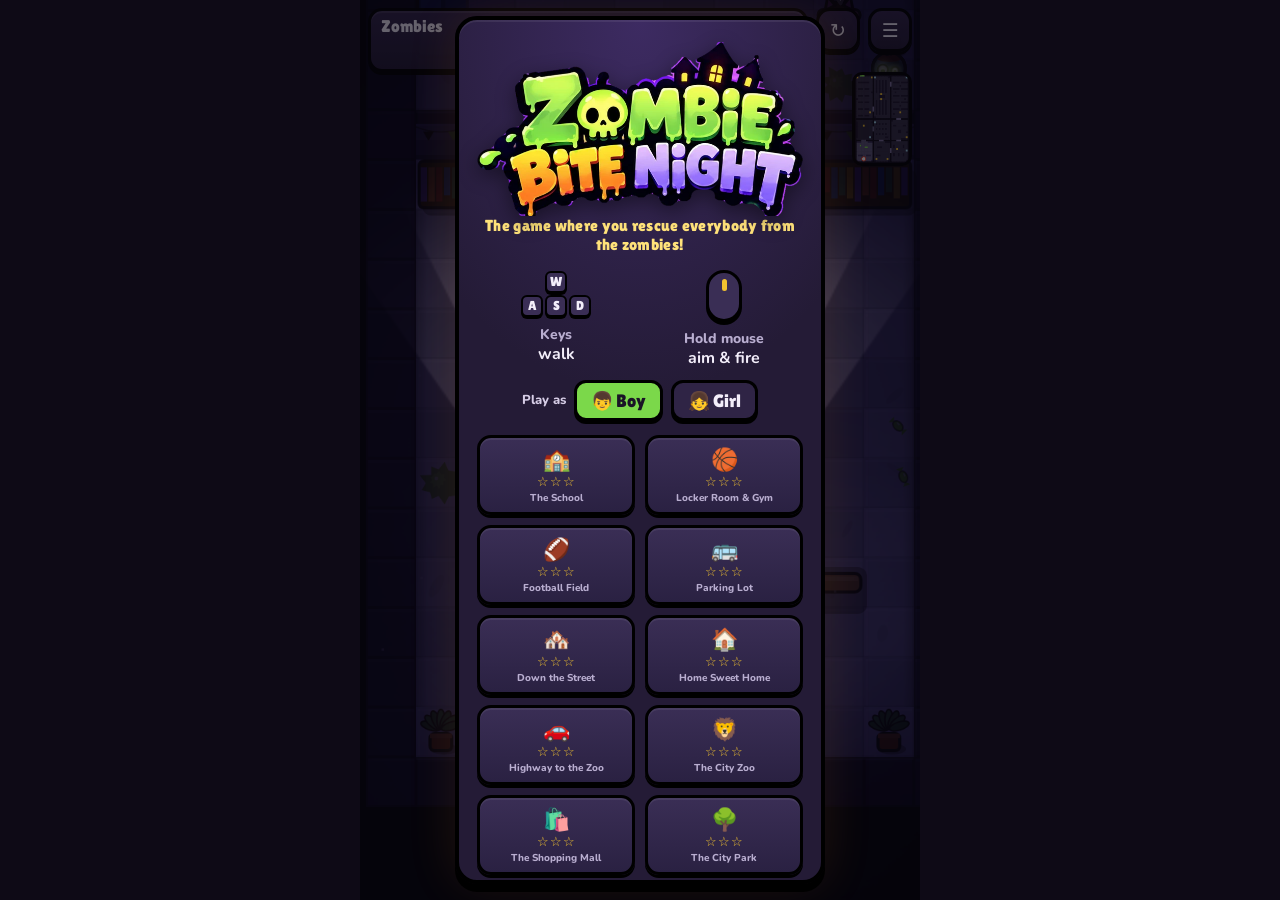
==== commit e58e8a9d: "Janitor: proper arms with elbows, sleeves and rubber gloves Co-Authored-By: Claude Opus 5.5 <noreply" ====
--- a/index.html
+++ b/index.html
@@ -2543,20 +2543,55 @@
 // the Janitor's mop, drawn around him: arms to the grip, a long wooden handle, a metal clamp and a floppy string head
 function drawMop(c, z, m, s, t) {
   const a = m.cur, ca = Math.cos(a), sa = Math.sin(a), len = m.len, flash = z.hurt > 0;
-  const gx = ca * 11 * s, gy = sa * 9 * s - 1 * s, hx = ca * len, hy = sa * len - 2 * s;
+  const ox = 0, oy = -1 * s, hx = ca * len, hy = sa * len - 2 * s;
+  const hl = Math.hypot(hx - ox, hy - oy) || 1, ux = (hx - ox) / hl, uy = (hy - oy) / hl;   // along the handle
+  const at = (d) => [ox + ux * d, oy + uy * d];
+  const [gx, gy] = at(15 * s), [bx0, by0] = at(7 * s), [bx, by] = at(3 * s);   // front hand, back hand, end of the handle
   c.save(); c.lineCap = 'round'; c.lineJoin = 'round';
-  // arms
-  for (const sd of [-1, 1]) {
-    const sx = sd * 11 * s, sy = -2 * s, ex = gx + (sd * -sa) * 2.5 * s - ca * (sd > 0 ? 0 : 5) * s, ey = gy + (sd * ca) * 2.5 * s - sa * (sd > 0 ? 0 : 5) * s;
-    c.strokeStyle = INK; c.lineWidth = 7.5 * s * 0.6; c.beginPath(); c.moveTo(sx, sy); c.lineTo(ex, ey); c.stroke();
-    c.strokeStyle = flash ? '#FFF' : '#5E7F9A'; c.lineWidth = 5 * s * 0.6; c.stroke();
-    c.fillStyle = flash ? '#FFF' : ZT.janitor.color; c.strokeStyle = INK; c.lineWidth = 1.6; circ(c, ex, ey, 2.6 * s); c.fill(); c.stroke();
+  // two-bone arms with elbows that bend outward, away from his body
+  const U = 8.5 * s, F = 8.5 * s, sleeve = flash ? '#FFF' : '#5E7F9A', cuff = flash ? '#FFF' : '#3F5B73', skin = flash ? '#FFF' : ZT.janitor.color;
+  const lead = ca >= 0 ? 1 : -1;   // the shoulder on the side the mop points to holds it further out
+  const arms = [[lead, gx, gy], [-lead, bx0, by0]].map(([sd, tx, ty]) => {
+    const sx = sd * 11.5 * s, sy = 0;
+    let dx = tx - sx, dy = ty - sy, d = Math.hypot(dx, dy) || 1;
+    const reach = U + F - 0.5;
+    if (d > reach) { tx = sx + dx / d * reach; ty = sy + dy / d * reach; d = reach; }
+    const base = Math.atan2(ty - sy, tx - sx), k = Math.acos(Math.max(-1, Math.min(1, (U * U + d * d - F * F) / (2 * U * d))));
+    const e1 = [sx + Math.cos(base + k) * U, sy + Math.sin(base + k) * U], e2 = [sx + Math.cos(base - k) * U, sy + Math.sin(base - k) * U];
+    const score = (e) => e[1] + Math.abs(e[0]) * 0.6, elbow = score(e1) > score(e2) ? e1 : e2;   // elbows down and out, like a real grip
+    return { sx, sy, ex: elbow[0], ey: elbow[1], tx, ty };
+  });
+  const limb = (x0, y0, x1, y1, w0, w1, col) => {
+    // a tapered limb with an ink outline
+    const ang = Math.atan2(y1 - y0, x1 - x0), nx = -Math.sin(ang), ny = Math.cos(ang);
+    c.beginPath();
+    c.moveTo(x0 + nx * w0, y0 + ny * w0); c.lineTo(x1 + nx * w1, y1 + ny * w1);
+    c.arc(x1, y1, w1, ang + Math.PI / 2, ang - Math.PI / 2, true);
+    c.lineTo(x0 - nx * w0, y0 - ny * w0);
+    c.arc(x0, y0, w0, ang - Math.PI / 2, ang + Math.PI / 2, true);
+    c.closePath(); c.fillStyle = col; c.fill(); c.strokeStyle = INK; c.lineWidth = 1.8; c.stroke();
+  };
+  for (const A of arms) {
+    limb(A.sx, A.sy, A.ex, A.ey, 3.3 * s, 2.7 * s, sleeve);                 // upper arm in the coverall sleeve
+    limb(A.ex, A.ey, A.tx, A.ty, 2.3 * s, 1.9 * s, skin);                   // bare zombie forearm
+    const ang = Math.atan2(A.ty - A.ey, A.tx - A.ex);                        // rolled-up cuff at the elbow
+    c.save(); c.translate(A.ex + Math.cos(ang) * 1.2 * s, A.ey + Math.sin(ang) * 1.2 * s); c.rotate(ang);
+    rr(c, -1.6 * s, -3 * s, 3.2 * s, 6 * s, 1.3 * s); c.fillStyle = cuff; c.fill(); c.strokeStyle = INK; c.lineWidth = 1.4; c.stroke(); c.restore();
   }
   // handle
-  const bx = gx - ca * 4 * s, by = gy - sa * 4 * s;
   c.strokeStyle = INK; c.lineWidth = 6; c.beginPath(); c.moveTo(bx, by); c.lineTo(hx, hy); c.stroke();
   c.strokeStyle = '#C08A4E'; c.lineWidth = 3.4; c.stroke();
-  c.strokeStyle = 'rgba(255,230,180,.55)'; c.lineWidth = 1; c.beginPath(); c.moveTo(bx - sa, by + ca); c.lineTo(hx - sa, hy + ca); c.stroke();
+  c.strokeStyle = 'rgba(255,230,180,.55)'; c.lineWidth = 1; c.beginPath(); c.moveTo(bx - uy, by + ux); c.lineTo(hx - uy, hy + ux); c.stroke();
+  // yellow rubber gloves wrapped around the handle
+  for (const A of arms) {
+    c.save(); c.translate(A.tx, A.ty); c.rotate(a);
+    c.fillStyle = flash ? '#FFF' : '#F2C230'; c.strokeStyle = INK; c.lineWidth = 1.6;
+    c.beginPath(); c.ellipse(0, 0, 2.6 * s, 3.1 * s, 0, 0, Math.PI * 2); c.fill(); c.stroke();          // fist
+    c.beginPath(); c.ellipse(1.2 * s, -2.4 * s, 1.5 * s, 0.9 * s, 0.5, 0, Math.PI * 2); c.fill(); c.stroke();   // thumb over the top
+    c.strokeStyle = 'rgba(120,80,0,.6)'; c.lineWidth = 0.8;
+    for (const k of [-1.1, 0, 1.1]) { c.beginPath(); c.moveTo(-1.6 * s, k * s); c.lineTo(0.6 * s, k * s); c.stroke(); }   // knuckle creases
+    c.restore();
+  }
   if (len > MOP_IDLE + 20) {   // telescoping joints show when it's extended
     c.fillStyle = '#B8C2CC'; c.strokeStyle = INK; c.lineWidth = 1.2;
     for (const f of [0.42, 0.68]) { const jx = gx + (hx - gx) * f, jy = gy + (hy - gy) * f; c.save(); c.translate(jx, jy); c.rotate(a); rr(c, -3, -3, 6, 6, 1.5); c.fill(); c.stroke(); c.restore(); }
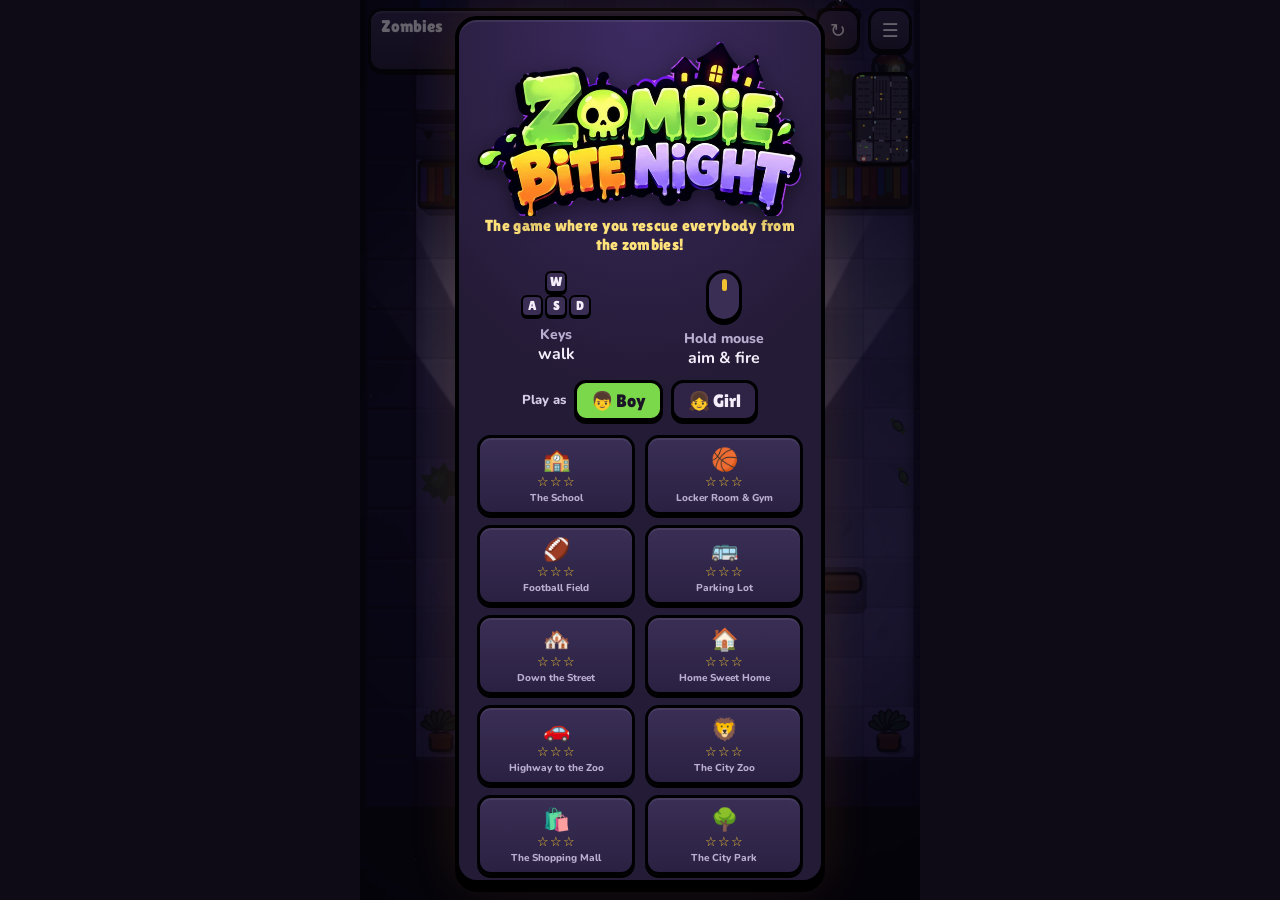
==== commit a868e309: "Knockback can no longer push the player through walls or out of the boss room Co-Authored-By: Claude" ====
--- a/index.html
+++ b/index.html
@@ -743,8 +743,14 @@
   return false;
 }
 function slide(e, dx, dy, r) {
-  if (!collides(e.x + dx, e.y, r)) e.x += dx;
-  if (!collides(e.x, e.y + dy, r)) e.y += dy;
+  // big shoves (knockback, explosions) move in small steps so nothing can be pushed through a wall
+  const n = Math.max(1, Math.ceil(Math.max(Math.abs(dx), Math.abs(dy)) / 6)), sx = dx / n, sy = dy / n;
+  for (let i = 0; i < n; i++) {
+    let moved = false;
+    if (!collides(e.x + sx, e.y, r)) { e.x += sx; moved = true; }
+    if (!collides(e.x, e.y + sy, r)) { e.y += sy; moved = true; }
+    if (!moved) break;
+  }
 }
 function los(x0, y0, x1, y1) {
   const d = Math.hypot(x1 - x0, y1 - y0), n = Math.ceil(d / 10);
@@ -1090,9 +1096,10 @@
   m.ph = 'idle'; return false;
 }
 function mopWhap(w, z, a) {
-  const me = w.me;
-  if (hurtMe(w, 1, z.x, z.y, z, 'mop')) slide(me, Math.cos(a) * 58, Math.sin(a) * 58, P_R);
+  const me = w.me, x0 = me.x, y0 = me.y, room = zoneAt(me.x, me.y);
+  if (hurtMe(w, 1, z.x, z.y, z, 'mop')) slide(me, Math.cos(a) * 44, Math.sin(a) * 44, P_R);
   else slide(me, Math.cos(a) * 28, Math.sin(a) * 28, P_R);
+  if (zoneAt(me.x, me.y) !== room) { me.x = x0; me.y = y0; }   // the mop never knocks you out of the room
   w.events.push({ e: 'mopHit', x: me.x, y: me.y });
 }
 function addPuddle(w, x, y) {
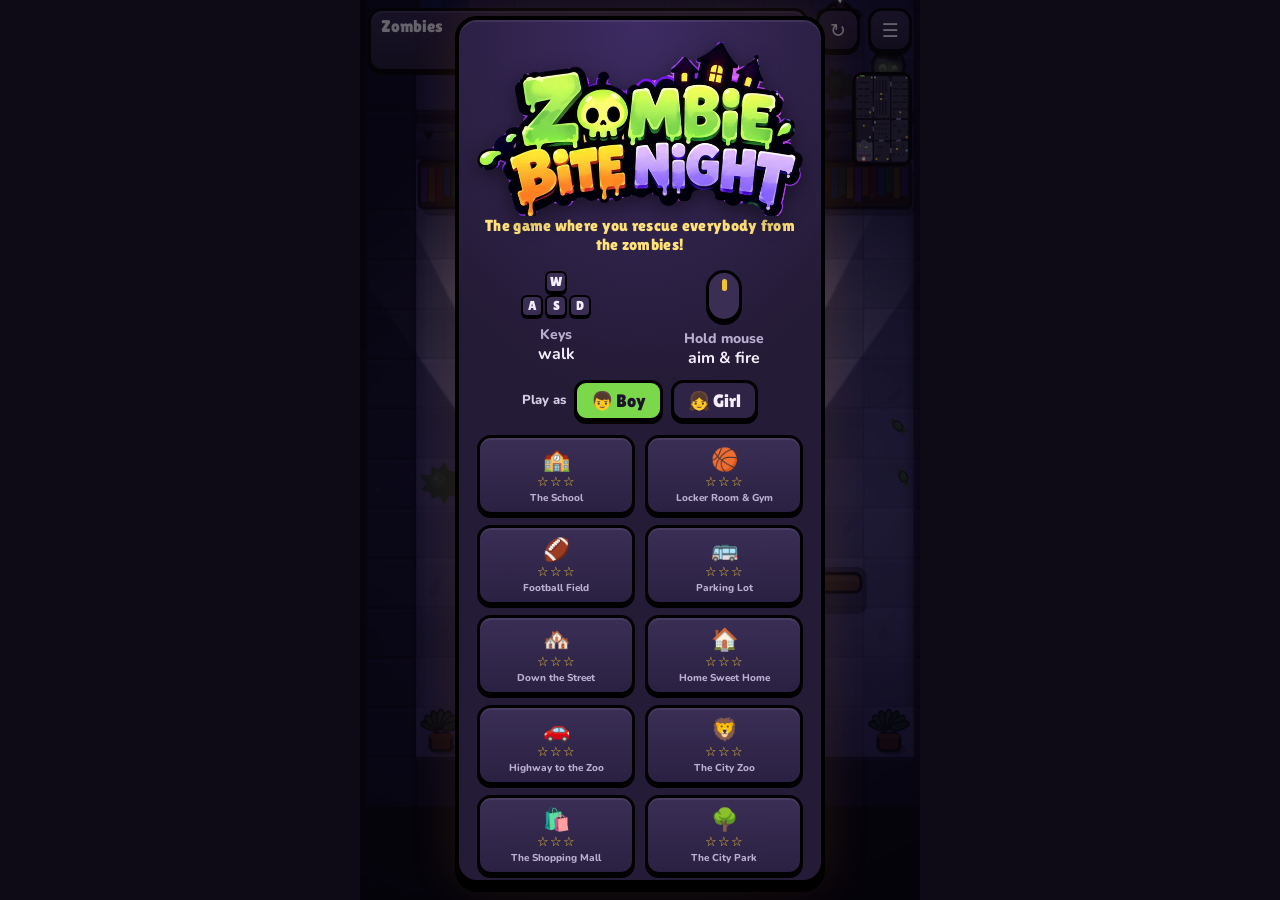
==== commit 3675e7a1: "New zombies (Pumpkin Heads, Sheet Ghosts, Cart Pushers), backflipping cheerleaders, new Parking Lot " ====
--- a/index.html
+++ b/index.html
@@ -302,26 +302,34 @@
   rect(0, 0, 29, 0, 'H'); rect(0, 79, 29, 79, 'H'); rect(0, 0, 0, 79, 'H'); rect(29, 0, 29, 79, 'H');
   rect(13, 0, 16, 0, '^');
   rect(1, 75, 28, 78, '#'); rect(1, 71, 28, 74, 'C'); rect(12, 75, 17, 75, 'C');
-  // rows of parked cars make a maze: each row leaves one gap, alternating sides
-  const rows = [66, 60, 54, 46, 40, 34, 26, 20, 14];
-  rows.forEach((y, i) => {
-    const gap = i % 2 ? [24, 27] : [2, 5];
-    for (let x = 1; x <= 28; x++) {
-      if (x >= gap[0] && x <= gap[1]) continue;
-      if ((x * 5 + y) % 13 === 0) { put(x, y, 'y'); put(x, y + 1, 'M'); continue; }
-      rect(x, y, x, y + 1, 'Q');
-    }
-  });
-  for (const [x, y] of [[14, 63], [8, 57], [20, 43], [10, 37], [18, 23], [6, 17]]) put(x, y, 'O');
-  for (const [x, y] of [[26, 63], [3, 57], [12, 44], [25, 37], [3, 24], [15, 17]]) put(x, y, '%');
+  const car = (x, y) => rect(x, y, x, y + 1, 'Q');
+  const carRow = (x0, x1, y, skip = []) => { for (let x = x0; x <= x1; x++) if (!skip.includes(x)) car(x, y); };
+  // STAFF PARKING (y 51-70): two back-to-back islands, a tree-lined median, and little clusters to weave between
+  carRow(3, 10, 64, [7]); carRow(3, 10, 66, [5]); carRow(18, 26, 64, [22]); carRow(18, 26, 66, [24]);
+  rect(8, 59, 21, 60, 'M'); for (const x of [9, 13, 17, 20]) put(x, 59, 'y');
+  carRow(2, 6, 53); carRow(13, 16, 54); carRow(22, 27, 53, [25]);
+  // VISITOR PARKING (y 31-49): a round planter in the middle, open on one side, with a little prize inside
+  for (let y = 35; y <= 45; y++) for (let x = 9; x <= 20; x++) {
+    const d = Math.hypot(x - 14.5, (y - 40) * 1.05);
+    if (d <= 4.2 && !(y >= 42 && x >= 14 && x <= 15)) g[y][x] = 'M';
+    if (d >= 3.0 && d <= 4.2 && !(y >= 42 && x >= 13 && x <= 16)) g[y][x] = 'y';   // a ring of spooky trees around a little clearing
+  }
+  carRow(2, 7, 33); carRow(21, 27, 33, [24]); carRow(2, 7, 46, [4]); carRow(22, 27, 46);
+  car(26, 39); car(3, 40); car(8, 39);
+  // STUDENT LOT (y 11-29): a messy pile-up of buses and abandoned cars with pockets to clear
+  rect(2, 20, 10, 21, 'U'); rect(17, 14, 25, 15, 'U');
+  carRow(13, 16, 25); carRow(20, 23, 22); car(4, 13); car(8, 16); car(26, 19); car(12, 12); car(5, 26); car(24, 26);
+  rect(27, 12, 28, 17, 'M'); put(28, 13, 'y'); put(27, 16, 'y');
+  for (const [x, y] of [[14, 62], [5, 57], [24, 57], [14, 47], [6, 25], [20, 27], [14, 18]]) put(x, y, 'O');
+  for (const [x, y] of [[26, 61], [3, 61], [27, 41], [2, 37], [11, 22], [16, 16]]) put(x, y, '%');
   rect(1, 50, 28, 50, '1'); rect(1, 30, 28, 30, '2'); rect(1, 10, 28, 10, '3');
   // 3: the bus loop (boss)
   rect(3, 4, 11, 5, 'U'); rect(18, 4, 26, 5, 'U'); put(14, 7, 'O');
-  const lights = [[14, 63, 150], [8, 57, 150], [20, 43, 150], [10, 37, 150], [18, 23, 150], [6, 17, 150], [14, 7, 200], [14, 73, 200]];
+  const lights = [[14, 62, 150], [5, 57, 150], [24, 57, 150], [14, 47, 150], [6, 25, 150], [20, 27, 150], [14, 18, 150], [14, 7, 200], [14, 73, 200]];
   return { id: 'parking', name: 'Parking Lot', grid: g, start: [14, 73], dark: 0.8, lights, boss: ['driver'],
     zones: [
       { name: 'STAFF PARKING', zombies: { walker: 6, runner: 2 }, survivors: [[27, 63]], pickups: [['ammo', 3, 69]] },
-      { name: 'VISITOR PARKING', zombies: { walker: 6, runner: 3, nerd: 2, cheer: 1 }, survivors: [[2, 43]], powers: [[14, 42]], pickups: [['health', 26, 48]] },
+      { name: 'VISITOR PARKING', zombies: { walker: 6, runner: 3, nerd: 2, cheer: 1 }, survivors: [[2, 43]], powers: [[14, 40]], pickups: [['health', 26, 48]] },
       { name: 'STUDENT LOT', zombies: { walker: 6, runner: 4, brute: 2, cheer: 2 }, spawns: [['crawler', 4, 22], ['crawler', 22, 28], ['crawler', 12, 16]], survivors: [[27, 23]], pickups: [['ammo', 14, 28]] },
       { name: 'BUS LOOP', zombies: { walker: 4, runner: 2 }, survivors: [[14, 2]], pickups: [['health', 2, 8], ['health', 27, 8]] }
     ] };
@@ -350,10 +358,10 @@
   const lights = [[10, 10, 150], [30, 19, 150], [50, 10, 150], [70, 19, 150], [90, 10, 170]];
   return { id: 'street', name: 'Down the Street', grid: g, start: [3, 15], dark: 0.8, lights, boss: ['garbage'],
     zones: [
-      { name: 'MAPLE STREET', zombies: { walker: 6, runner: 2 }, survivors: [[12, 2]], pickups: [['ammo', 18, 27]] },
-      { name: 'OAK AVENUE', zombies: { walker: 6, runner: 3, cheer: 2 }, survivors: [[37, 27]], pickups: [['health', 25, 2]], powers: [[30, 14]] },
-      { name: 'THE CRASH', zombies: { walker: 7, runner: 3, brute: 2, nerd: 2 }, spawns: [['crawler', 44, 17], ['crawler', 55, 10]], survivors: [[60, 2]], pickups: [['ammo', 48, 27]] },
-      { name: 'ELM STREET', zombies: { walker: 6, runner: 4, cheer: 2, nerd: 2 }, survivors: [[66, 27]], pickups: [['health', 75, 2], ['ammo', 70, 27]] },
+      { name: 'MAPLE STREET', zombies: { walker: 6, runner: 2, pumpkin: 1 }, survivors: [[12, 2]], pickups: [['ammo', 18, 27]] },
+      { name: 'OAK AVENUE', zombies: { walker: 6, runner: 3, cheer: 2, pumpkin: 1 }, survivors: [[37, 27]], pickups: [['health', 25, 2]], powers: [[30, 14]] },
+      { name: 'THE CRASH', zombies: { walker: 6, runner: 3, brute: 2, nerd: 2, pumpkin: 2 }, spawns: [['crawler', 44, 17], ['crawler', 55, 10]], survivors: [[60, 2]], pickups: [['ammo', 48, 27]] },
+      { name: 'ELM STREET', zombies: { walker: 6, runner: 4, cheer: 2, nerd: 2, pumpkin: 1 }, survivors: [[66, 27]], pickups: [['health', 75, 2], ['ammo', 70, 27]] },
       { name: 'CITY LIMITS', zombies: { walker: 3, runner: 2 }, survivors: [[96, 27]], pickups: [['health', 82, 2], ['health', 82, 27]] }
     ] };
 }
@@ -385,12 +393,12 @@
   rect(4, 3, 4, 4, 'Q'); rect(7, 3, 7, 4, 'Q'); rect(25, 2, 27, 2, 'S'); rect(25, 8, 27, 8, 'S'); rect(19, 9, 22, 9, 'F'); put(24, 5, '%'); put(2, 9, '%');
   return { id: 'house', name: 'Home Sweet Home', grid: g, start: [7, 33], dark: 0.84, lights: [], indoor: true, boss: ['housekeeper'],
     zones: [
-      { name: 'LIVING ROOM', zombies: { walker: 2 }, survivors: [[1, 33, 'grandma']], pickups: [['ammo', 13, 26]] },
-      { name: 'KITCHEN', zombies: { walker: 3 }, survivors: [[28, 34, 'mom']], pickups: [['health', 17, 33]] },
-      { name: 'HALLWAY', zombies: { walker: 1, runner: 1 }, survivors: [[11, 21, 'dog']] },
+      { name: 'LIVING ROOM', zombies: { walker: 2, ghost: 1 }, survivors: [[1, 33, 'grandma']], pickups: [['ammo', 13, 26]] },
+      { name: 'KITCHEN', zombies: { walker: 2, ghost: 1 }, survivors: [[28, 34, 'mom']], pickups: [['health', 17, 33]] },
+      { name: 'HALLWAY', zombies: { walker: 1, runner: 1, ghost: 1 }, survivors: [[11, 21, 'dog']] },
       { name: "KIDS' ROOM", zombies: { walker: 2 }, spawns: [['crawler', 5, 14]], survivors: [[9, 21, 'sis']], pickups: [['health', 1, 12]] },
-      { name: 'MASTER BEDROOM', zombies: { walker: 2, runner: 1 }, survivors: [[28, 22, 'dad']], pickups: [['ammo', 19, 12]], powers: [[23, 19]] },
-      { name: 'GARAGE', zombies: { walker: 2 }, pickups: [['ammo', 2, 2], ['health', 28, 10]] }
+      { name: 'MASTER BEDROOM', zombies: { walker: 1, runner: 1, ghost: 2 }, survivors: [[28, 22, 'dad']], pickups: [['ammo', 19, 12]], powers: [[23, 19]] },
+      { name: 'GARAGE', zombies: { walker: 2, pumpkin: 1 }, pickups: [['ammo', 2, 2], ['health', 28, 10]] }
     ] };
 }
 
@@ -493,12 +501,12 @@
   return { id: 'mall', name: 'The Shopping Mall', grid: g, start: [16, 55], dark: 0.82, lights: [], indoor: true, boss: ['mallcop'], noPacks: true,
     zones: [
       { name: 'MALL ENTRANCE', zombies: { walker: 3 }, pickups: [['ammo', 13, 39]] },
-      { name: 'FOOD COURT', zombies: { walker: 5, runner: 1 }, survivors: [[10, 40]], pickups: [['health', 5, 53]] },
-      { name: 'THE ARCADE', zombies: { walker: 4, nerd: 3 }, survivors: [[1, 19]], features: [['switch', 10, 19]] },
-      { name: 'CENTER COURT', zombies: { walker: 5, runner: 2, cheer: 2 }, pickups: [['ammo', 16, 35]], powers: [[16, 22]] },
-      { name: 'SPORTS STORE', zombies: { walker: 3, brute: 2 }, survivors: [[32, 35]], pickups: [['ammo', 32, 20]], features: [['alarm', 23, 32]] },
-      { name: 'TOY STORE', zombies: { walker: 3, runner: 2 }, spawns: [['crawler', 27, 44], ['crawler', 31, 50]], survivors: [[32, 38], [23, 56]], pickups: [['health', 27, 55]] },
-      { name: 'DEPARTMENT STORE', zombies: { walker: 3 }, pickups: [['health', 1, 17], ['ammo', 32, 17]] }
+      { name: 'FOOD COURT', zombies: { walker: 4, runner: 1, cart: 1 }, survivors: [[10, 40]], pickups: [['health', 5, 53]] },
+      { name: 'THE ARCADE', zombies: { walker: 3, nerd: 3, ghost: 1 }, survivors: [[1, 19]], features: [['switch', 10, 19]] },
+      { name: 'CENTER COURT', zombies: { walker: 4, runner: 2, cheer: 2, cart: 2 }, pickups: [['ammo', 16, 35]], powers: [[16, 22]] },
+      { name: 'SPORTS STORE', zombies: { walker: 3, brute: 2, pumpkin: 1 }, survivors: [[32, 35]], pickups: [['ammo', 32, 20]], features: [['alarm', 23, 32]] },
+      { name: 'TOY STORE', zombies: { walker: 2, runner: 2, cart: 1, ghost: 1 }, spawns: [['crawler', 27, 44], ['crawler', 31, 50]], survivors: [[32, 38], [23, 56]], pickups: [['health', 27, 55]] },
+      { name: 'DEPARTMENT STORE', zombies: { walker: 2, cart: 2 }, pickups: [['health', 1, 17], ['ammo', 32, 17]] }
     ] };
 }
 
@@ -526,10 +534,10 @@
   rect(13, 0, 20, 0, '^');
   return { id: 'park', name: 'The City Park', grid: g, start: [16, 77], dark: 0.76, lights: [[16, 74, 200], [16, 58, 220], [16, 38, 220], [16, 20, 220], [16, 6, 240]], boss: ['icecream'], noPacks: true,
     zones: [
-      { name: 'PARK ENTRANCE', zombies: { walker: 4, runner: 1 }, pickups: [['ammo', 31, 73]] },
-      { name: 'PLAYGROUND', zombies: { walker: 6, runner: 3, cheer: 1 }, spawns: [['crawler', 15, 58]], survivors: [[31, 64], [2, 53]], pickups: [['health', 16, 62]] },
-      { name: 'DUCK POND', zombies: { walker: 6, runner: 3, nerd: 2 }, survivors: [[31, 46]], pickups: [['ammo', 2, 31]], powers: [[18, 38]] },
-      { name: 'PICNIC GROVE', zombies: { walker: 6, brute: 2, runner: 2 }, survivors: [[1, 14]], pickups: [['health', 31, 26]], features: [['alarm', 32, 19]] },
+      { name: 'PARK ENTRANCE', zombies: { walker: 4, runner: 1, pumpkin: 1 }, pickups: [['ammo', 31, 73]] },
+      { name: 'PLAYGROUND', zombies: { walker: 5, runner: 3, cheer: 2, ghost: 1 }, spawns: [['crawler', 15, 58]], survivors: [[31, 64], [2, 53]], pickups: [['health', 16, 62]] },
+      { name: 'DUCK POND', zombies: { walker: 5, runner: 3, nerd: 2, ghost: 2 }, survivors: [[31, 46]], pickups: [['ammo', 2, 31]], powers: [[18, 38]] },
+      { name: 'PICNIC GROVE', zombies: { walker: 5, brute: 2, runner: 2, pumpkin: 2 }, survivors: [[1, 14]], pickups: [['health', 31, 26]], features: [['alarm', 32, 19]] },
       { name: 'THE BANDSTAND', zombies: { walker: 3 }, survivors: [[32, 1]], pickups: [['ammo', 1, 12], ['health', 32, 12]] }
     ] };
 }
@@ -608,19 +616,19 @@
   { map: 'gym',     name: 'Locker Room & Gym', speed: 1.05, drop: 0.015, seed: 23, boss: 1.1,
     hint: 'Crawlers hide in the stalls. Watch for eyes in the dark.' },
   { map: 'field',   name: 'Football Field',    speed: 1.1,  drop: 0.02,  seed: 37, boss: 1.15,
-    hint: 'Cheerleaders pump up every zombie near them. Take them out first!' },
+    hint: 'Cheerleaders backflip out of the way of your shots. Keep shooting until they get dizzy!' },
   { map: 'parking', name: 'Parking Lot',       speed: 1.15, drop: 0.025, seed: 53, boss: 1.25,
-    hint: 'The cars form a maze. Gas cans explode. Get everyone to the road!' },
+    hint: 'Weave between the parked cars and the spooky grove. Gas cans explode!' },
   { map: 'street',  name: 'Down the Street',   speed: 1.2,  drop: 0.025, seed: 71, boss: 1.3,
-    hint: 'Fight your way home, block by block. Listen for the garbage truck...' },
+    hint: 'Fight your way home. Watch out for Pumpkin Heads: pop them from far away!' },
   { map: 'house',   name: 'Home Sweet Home',     speed: 1.15, drop: 0.025, seed: 83, boss: 1.2,
-    hint: 'Find your whole family: Grandma, Mom, the dog, your sister and Dad. Then get to the car!' },
+    hint: 'Find your whole family, then get to the car. Sheet Ghosts only take hits when they are solid!' },
   { map: 'drive',   name: 'Highway to the Zoo',  speed: 1,    drop: 0,     seed: 97,
     hint: 'Steer with the stick. Run zombies over at speed, but slow bumps and crashes hurt the car!' },
   { map: 'zoo',     name: 'The City Zoo',        speed: 1.2,  drop: 0.025, seed: 101, boss: 1.3,
     hint: 'The animals got out, and they are zombies too. Monkeys are fast, lions are faster!' },
   { map: 'mall',    name: 'The Shopping Mall',   speed: 1.25, drop: 0.03,  seed: 113, boss: 1.35,
-    hint: 'Shop till you drop. Arcade machines break open for snacks.' },
+    hint: 'Cart Pushers block shots from the front. Get around to the side!' },
   { map: 'park',    name: 'The City Park',       speed: 1.3,  drop: 0.03,  seed: 127, boss: 1.4,
     hint: 'Last stop: the park. Watch the bushes, and listen for the ice cream jingle...' }
 ];
@@ -632,6 +640,9 @@
   nerd:    { r: 11, hp: 2, speed: 44, dmg: 1, color: '#8DB87C' },
   crawler: { r: 10, hp: 2, speed: 96, dmg: 1, color: '#90A86A' },
   cheer:   { r: 11, hp: 3, speed: 60, dmg: 1, color: '#9CC27A' },
+  pumpkin: { r: 16, hp: 6, speed: 40, dmg: 1, color: '#8DB87C' },   // giant jack-o'-lantern costume: pops into three minis
+  ghost:   { r: 11, hp: 3, speed: 64, dmg: 1, color: '#9CC27A' },   // bedsheet ghost: fades out, and shots pass through while it's faded
+  cart:    { r: 13, hp: 5, speed: 54, dmg: 1, color: '#8FB87A' },   // shopping cart pusher: the cart blocks shots from the front, then it charges
   janitor: { r: 22, hp: 45, speed: 58, dmg: 2, color: '#7FA86A', boss: 'THE JANITOR', sub: 'Strike when his mop is down!' },
   coach:   { r: 20, hp: 50, speed: 56, dmg: 2, color: '#86AE6E', boss: 'THE COACH', sub: 'Drop and give him twenty!' },
   driver:  { r: 27, hp: 60, speed: 40, dmg: 2, color: '#86A86A', boss: 'THE BUS DRIVER', sub: 'Last stop. Everybody off!' },
@@ -713,6 +724,12 @@
   return w;
 }
 
+const ZOMBIE_TIPS = {
+  cheer: 'Cheerleader! She backflips away from your shots. Keep shooting: after two flips she gets dizzy.',
+  pumpkin: 'Pumpkin Head! When it pops, three little zombies spill out. Back up and pop it from far away.',
+  ghost: 'Sheet Ghost! Shots go right through it while it fades. Fire when it turns solid.',
+  cart: 'Cart Pusher! Its cart blocks shots from the front. Get around to the side, and dodge when it charges.'
+};
 const ALARM_R = 140;   // sprinklers only cover the area right around you
 function grantPower(w, key) {
   const me = w.me, P = POWERS[key];
@@ -808,6 +825,7 @@
 function killZombie(w, z) {
   if (z.dead) return;
   z.dead = true; w.kills++; w.events.push({ e: 'kill', z });
+  if (z.type === 'pumpkin') { summonMinis(w, z, 3, 99); w.events.push({ e: 'pumpkinPop', z }); }
   // every zombie is a student with a backpack: loot it
   const drop = (type, extra) => w.pickups.push({ type, x: z.x + rand(-8, 8), y: z.y + rand(-4, 8), taken: false, ttl: 22, ...extra });
   if (ZT[z.type].boss) { drop('ammo', { amount: 40 }); drop('health', { heal: 3 }); return; }
@@ -819,7 +837,7 @@
     if (N.health > 0.25) { drop('health', { heal: 1 }); drop(R() < N.health ? 'health' : 'ammo', { heal: 1, amount: 15 }); }
     else { drop('ammo', { amount: 25 }); if (R() < 0.3) drop('health', { heal: 1 }); }
   } else {
-    const base = { walker: 0.75, runner: 0.65, mini: 0.4, nerd: 0.8, crawler: 0.6, cheer: 0.8, lion: 0.7, monkey: 0.35, penguin: 0.35, dust: 0.25 }[z.type] || 0.6;
+    const base = { walker: 0.75, runner: 0.65, mini: 0.4, nerd: 0.8, crawler: 0.6, cheer: 0.8, pumpkin: 0.9, ghost: 0.75, cart: 0.85, lion: 0.7, monkey: 0.35, penguin: 0.35, dust: 0.25 }[z.type] || 0.6;
     // drop more often when you're in trouble, a bit less when you're cruising
     const need = Math.max(N.health, N.ammo), chance = Math.min(0.95, base * (0.6 + need * 0.7));
     if (R() < chance) {
@@ -978,8 +996,14 @@
     for (const z of w.zombies) {
       if (dead || z.dead || s.hitSet.has(z)) continue;
       if (Math.hypot(z.x - s.x, z.y - 6 - s.y) < z.r + s.r + 2) {
+        if (z.flip > 0 || z.phased) continue;   // mid-backflip, or a faded ghost: the shot sails right through
+        if (z.type === 'cheer' && !(z.flipCd > 0) && !(z.stun > 0) && !z.dormant) { cheerFlip(w, z, s); s.hitSet.add(z); continue; }
+        if (z.type === 'cart' && s.wpn !== 'dodgeball') {
+          const sd = Math.hypot(s.vx, s.vy) || 1, fa = z.fa ?? Math.atan2(z.vy || 1, z.vx || 0);
+          if ((s.vx / sd) * Math.cos(fa) + (s.vy / sd) * Math.sin(fa) < -0.35) { dead = true; w.events.push({ e: 'clang', x: s.x, y: s.y }); continue; }   // bounced off the cart
+        }
         z.hp -= s.dmg; z.hurt = 0.12; z.aggro = 10; z.notice = 0; z.dormant = false; s.hitSet.add(z);
-        const big = z.type === 'brute' || ZT[z.type].boss, d = Math.hypot(s.vx, s.vy) || 1;
+        const big = z.type === 'brute' || z.type === 'pumpkin' || z.type === 'cart' || ZT[z.type].boss, d = Math.hypot(s.vx, s.vy) || 1;
         const k = (s.push || 10) * (ZT[z.type].boss ? 0.15 : big ? 0.4 : 1);
         slide(z, s.vx / d * k, s.vy / d * k, bodyR(z));
         if (!(z.charge > 0)) z.stun = Math.max(z.stun, s.wpn === 'extinguisher' ? 0.12 : big ? 0.03 : 0.15);
@@ -1046,12 +1070,12 @@
     ease(MOP_IDLE, 8);
     let da = aim - m.cur; da = Math.atan2(Math.sin(da), Math.cos(da)); m.cur += da * Math.min(1, dt * 6);   // mop pointed at you
     if (me.hp > 0 && m.cd <= 0 && d < MOP_REACH + 34) {
-      m.ph = 'wind'; m.t = (angry ? 0.42 : 0.55) / quick; m.a = aim; m.dir = Math.random() < 0.5 ? 1 : -1; m.combo = angry ? 1 : 0;
+      m.ph = 'wind'; m.t = (angry ? 0.75 : 0.95) / quick; m.a = aim; m.dir = Math.random() < 0.5 ? 1 : -1; m.combo = angry ? 1 : 0;
       if (Math.random() < 0.4) w.events.push({ e: 'bossYell', z, text: ['MY FLOORS!', 'WIPE OUT!', 'MIND THE MOP!', 'CLEANUP TIME!'][Math.floor(Math.random() * 4)] });
       return true;
     }
     if (me.hp > 0 && m.cd <= 0 && d >= MOP_REACH + 34 && d < MOP_JAB + 30 && los(z.x, z.y - 8, me.x, me.y - 6)) {
-      m.ph = 'jwind'; m.t = 0.5 / quick; m.a = aim; return true;
+      m.ph = 'jwind'; m.t = 0.85 / quick; m.a = aim; return true;
     }
     return false;   // otherwise he shuffles after you like any boss
   }
@@ -1071,7 +1095,7 @@
     m.prev = k;
     if (m.t <= 0) {
       addPuddle(w, z.x + Math.cos(m.cur) * MOP_REACH * 0.82, z.y + Math.sin(m.cur) * MOP_REACH * 0.82);
-      if (m.combo > 0) { m.combo--; m.ph = 'wind'; m.t = 0.18; m.dir = -m.dir; m.a = aim; }   // angry: straight back the other way
+      if (m.combo > 0) { m.combo--; m.ph = 'wind'; m.t = 0.45; m.dir = -m.dir; m.a = aim; }   // angry: straight back the other way
       else { m.ph = 'rest'; m.t = angry ? 0.8 : 1.05; }
     }
     return true;
@@ -1215,7 +1239,44 @@
   }
   me.moving = me.spd > 20; me.walk += dt * me.spd / 20;
 }
+// cheerleaders are limber: shoot at one and she backflips out of the way. Two flips in a row and she lands dizzy: that's your moment
+const FLIP_T = 0.5;
+function cheerFlip(w, z, s) {
+  const d = Math.hypot(s.vx, s.vy) || 1, ux = s.vx / d, uy = s.vy / d, side = Math.random() < 0.5 ? 1 : -1;
+  let fx = ux * 0.55 - uy * side * 0.85, fy = uy * 0.55 + ux * side * 0.85;
+  if (collides(z.x + fx * 60, z.y + fy * 60, z.r)) { fx = ux * 0.55 + uy * side * 0.85; fy = uy * 0.55 - ux * side * 0.85; }
+  const l = Math.hypot(fx, fy) || 1;
+  z.flip = FLIP_T; z.fvx = fx / l * 170; z.fvy = fy / l * 170; z.flipDir = (fx >= 0 ? 1 : -1); z.flipCd = 0.1; z.flips = (z.flips ?? 2) - 1; z.flipRegen = 0;
+  z.aggro = 10; z.notice = 0;
+  w.events.push({ e: 'flip', z });
+}
+// shopping cart pushers turn slowly (so you can get around the cart), and every so often rev up and charge
+function cartThink(w, z, dt) {
+  const me = w.me, dx = me.x - z.x, dy = me.y - z.y, d = Math.hypot(dx, dy);
+  if (z.fa === undefined) z.fa = Math.atan2(z.vy || 1, z.vx || 0);
+  z.cartT = (z.cartT ?? rand(2.5, 4)) - dt;
+  if (z.rush > 0) {
+    z.rush -= dt;
+    const sp = 250 * dt, bx = z.x, by = z.y;
+    slide(z, Math.cos(z.fa) * sp, Math.sin(z.fa) * sp, bodyR(z)); z.vx = Math.cos(z.fa); z.vy = Math.sin(z.fa);
+    if (Math.hypot(z.x - bx, z.y - by) < sp * 0.3) { z.rush = 0; z.stun = 1.5; w.events.push({ e: 'cartCrash', z }); }   // smashed into something
+    return true;
+  }
+  if (z.cwind > 0) {
+    z.cwind -= dt;
+    let da = Math.atan2(dy, dx) - z.fa; da = Math.atan2(Math.sin(da), Math.cos(da)); z.fa += clamp(da, -5 * dt, 5 * dt);
+    z.vx = Math.cos(z.fa); z.vy = Math.sin(z.fa);
+    if (z.cwind <= 0) z.rush = 0.85;
+    return true;
+  }
+  let da = Math.atan2(z.vy || 0.0001, z.vx || 0.0001) - z.fa; da = Math.atan2(Math.sin(da), Math.cos(da)); z.fa += clamp(da, -2.2 * dt, 2.2 * dt);
+  if (z.aggro > 0 && me.hp > 0 && z.cartT <= 0 && d < 280 && d > 70 && los(z.x, z.y - 6, me.x, me.y - 6)) {
+    z.cartT = rand(4.5, 6.5); z.cwind = 0.75; w.events.push({ e: 'cartRev', z }); return true;
+  }
+  return false;
+}
 function zContact(w, z) {
+  if (z.phased || z.flip > 0) return;
   const me = w.me, d2 = Math.hypot(me.x - z.x, me.y - z.y), minD = z.r + (MAP.car ? CAR_R + 4 : P_R);
   if (MAP.car && me.hp > 0 && d2 < minD + 4 && me.spd > 110) {
     // run them over
@@ -1331,14 +1392,26 @@
     EXIT_OPEN = true; w.events.push({ e: 'exitOpen' });
     for (const [x, y] of MAP.exit) w.events.push({ e: 'retile', tx: x, ty: y });
   }
-  // cheerleaders pump up the zombies around them
-  const cheers = w.zombies.filter(z => z.type === 'cheer' && !z.dead);
-  for (const z of w.zombies) z.buff = cheers.some(c => c !== z && Math.hypot(c.x - z.x, c.y - z.y) < 120);
+  // sheet ghosts fade in and out: while faded, shots pass right through them (and they can't bite)
+  for (const z of w.zombies) if (z.type === 'ghost' && !z.dead) {
+    z.ghostT = (z.ghostT ?? rand(0, 4)) + dt;
+    const cyc = z.ghostT % 4.2;
+    z.fade = cyc < 2.4 ? 1 : cyc < 2.7 ? 1 - (cyc - 2.4) / 0.3 * 0.82 : cyc < 3.85 ? 0.18 : 0.18 + (cyc - 3.85) / 0.35 * 0.82;
+    z.phased = cyc >= 2.55 && cyc < 3.95;
+  }
   // survivors
   stepSurvivors(w, dt);
   // zombies
   for (const z of w.zombies) {
     z.anim += dt; if (z.hurt > 0) z.hurt -= dt; if (z.stun > 0) { z.stun -= dt; continue; }
+    if (z.flip > 0) {   // mid-backflip
+      z.flip -= dt; slide(z, z.fvx * dt, z.fvy * dt, bodyR(z));
+      if (z.flip <= 0 && z.flips <= 0) { z.stun = 1.2; z.dizzyUntil = w.t + 1.2; w.events.push({ e: 'dizzy', z }); }   // out of flips: lands dizzy
+      continue;
+    }
+    if (z.flipCd > 0) z.flipCd -= dt;
+    if (z.type === 'cheer' && (z.flips ?? 2) < 2 && (z.flipRegen = (z.flipRegen || 0) + dt) > 2.6) { z.flips = 2; z.flipRegen = 0; }
+    if (z.type === 'cart' && cartThink(w, z, dt)) { zContact(w, z); continue; }
     if (z.boss && bossThink(w, z, dt)) { zContact(w, z); continue; }
     const dx = me.x - z.x, dy = me.y - z.y, d = Math.hypot(dx, dy);
     if (z.dormant) {
@@ -1370,7 +1443,7 @@
         if (d < 64 || ((inBeam || d < 115) && seeLos())) { z.notice = d < 64 ? 0.25 : rand(0.55, 0.85); continue; }
       }
     }
-    let mx = 0, my = 0, sp = z.speed * (z.buff ? 1.35 : 1);
+    let mx = 0, my = 0, sp = z.speed * (z.phased ? 1.35 : 1);
     if (z.aggro > 0 && me.hp > 0) {
       // go for a survivor following you if one is closer
       let tgt = null, td = d;
@@ -2228,9 +2301,8 @@
   }
   if (MAP.id === 'parking') {
     c.strokeStyle = 'rgba(255,255,255,.65)';
-    for (const ry of [66, 60, 54, 46, 40, 34, 26, 20, 14]) for (let x = 1; x <= 29; x++) { c.beginPath(); c.moveTo(x * TS, ry * TS + 4); c.lineTo(x * TS, (ry + 2) * TS - 4); c.stroke(); }
-    c.strokeStyle = 'rgba(242,194,48,.8)'; c.setLineDash([16, 12]);
-    for (const ly of [64, 58, 44, 38, 24, 18]) { c.beginPath(); c.moveTo(1 * TS, ly * TS); c.lineTo(29 * TS, ly * TS); c.stroke(); }
+    // painted stall lines on both sides of every parked car (empty stalls in a row get lines too)
+    for (const b of blocks()) if (b.t === 'Q') for (const lx of [b.x, b.x + 1]) { c.beginPath(); c.moveTo(lx * TS, b.y * TS + 4); c.lineTo(lx * TS, (b.y + 2) * TS - 4); c.stroke(); }
     c.setLineDash([]); c.strokeStyle = 'rgba(242,194,48,.9)'; c.lineWidth = 4; c.strokeRect(2 * TS, 2.5 * TS, 26 * TS, 6 * TS); c.lineWidth = 2;
   }
   drawDecals(c);
@@ -2285,6 +2357,7 @@
   if (z.type === 'brute') { L.cost = 'helmet'; L.skin = '#7FAE6A'; L.shirt = '#B0465A'; }
   if (z.type === 'nerd') { L.cost = 'nerd'; L.shirt = '#E8E4DA'; }
   if (z.type === 'cheer') { L.cost = 'cheer'; L.shirt = '#C8372D'; L.hair = '#E8B23A'; }
+  if (z.type === 'cart') { L.cost = 'none'; L.shirt = '#E8833A'; }
   if (z.type === 'crawler') L.cost = pick(['none', 'none', 'mummy', 'skeleton']);
   const shirts = { witch: '#4A3570', mummy: '#E6DFC8', vampire: '#2A2433', skeleton: '#26262E', pumpkin: '#E07A1F', pirate: '#F4F1E6', devil: '#B8302A', cat: '#2A2A33' };
   if (shirts[L.cost]) L.shirt = shirts[L.cost];
@@ -2404,6 +2477,9 @@
   if (z.boss) return drawBoss(c, z, t);
   if (z.type === 'crawler') return drawCrawler(c, z, t);
   if (ZT[z.type].animal) return drawAnimal(c, z, t);
+  if (z.type === 'pumpkin') return drawPumpkinZ(c, z, t);
+  if (z.type === 'ghost') return drawGhostZ(c, z, t);
+  if (z.type === 'cart' && !z._body) return drawCartZ(c, z, t);
   const L = zLook(z), s = z.r / 12, hurt = z.hurt > 0;
   const ang = Math.atan2(z.vy || 1, z.vx || 0.0001), ax = Math.cos(ang), ay = Math.sin(ang);
   const ph = z.anim * (z.type === 'runner' ? 13 : z.type === 'mini' ? 12 : 6.5) + L.ph;
@@ -2414,6 +2490,7 @@
   if (z.buff) { c.save(); c.strokeStyle = `rgba(242,194,48,${0.35 + Math.sin(t * 10) * 0.2})`; c.lineWidth = 2; c.setLineDash([4, 4]); c.lineDashOffset = -t * 20; circ(c, z.x, z.y + 4, z.r + 7); c.stroke(); c.restore(); }
   c.save(); c.translate(z.x, z.y);
   c.fillStyle = 'rgba(10,5,20,.38)'; c.beginPath(); c.ellipse(0, 11 * s, 11 * s, 4.2 * s, 0, 0, Math.PI * 2); c.fill();
+  if (z.flip > 0) { const q = 1 - z.flip / FLIP_T; c.translate(0, -Math.sin(q * Math.PI) * 20 * s); c.rotate((z.flipDir || 1) * q * Math.PI * 2); }
   const foot = 11 * s; c.translate(0, foot); c.scale(sx, sy); c.translate(0, -foot);
   c.lineJoin = 'round'; c.lineCap = 'round';
   // legs shuffling
@@ -2448,7 +2525,13 @@
   c.save(); c.translate(hx, hy); const E = drawZHead(c, z, L, s, ax, ay, back, hurt); c.restore();
   c.restore();
   // remember where the eyes are in the world so they can glow through the dark
-  z.eyes = E.map(([ex, ey, er]) => [z.x + sx * (ex + hx), z.y + foot + sy * (ey + hy - bob - foot), er]);
+  z.eyes = z.flip > 0 ? [] : E.map(([ex, ey, er]) => [z.x + sx * (ex + hx), z.y + foot + sy * (ey + hy - bob - foot), er]);
+  if (z.dizzyUntil > W.t) for (let i = 0; i < 3; i++) {   // dizzy stars
+    const a = t * 6 + i * 2.1, px = z.x + Math.cos(a) * 11 * s, py = z.y - 24 * s + Math.sin(a) * 3.5 * s;
+    c.save(); c.translate(px, py); c.rotate(t * 4); c.fillStyle = '#FFE27A'; c.strokeStyle = INK; c.lineWidth = 1.2; c.beginPath();
+    for (let k = 0; k < 10; k++) { const r2 = k % 2 ? 1.6 : 4, a2 = k * Math.PI / 5; c.lineTo(Math.cos(a2) * r2, Math.sin(a2) * r2); }
+    c.closePath(); c.fill(); c.stroke(); c.restore();
+  }
   if ((z.type === 'brute') && z.hp < ZT[z.type].hp) {
     const w2 = 30, f = Math.max(0, z.hp / ZT[z.type].hp);
     c.fillStyle = 'rgba(10,5,20,.8)'; rr(c, z.x - w2 / 2 - 1, z.y - 40, w2 + 2, 6, 3); c.fill(); c.fillStyle = f > 0.4 ? '#7BD84A' : '#F2C230'; rr(c, z.x - w2 / 2, z.y - 39, w2 * f, 4, 2); c.fill();
@@ -2511,6 +2594,100 @@
   c.restore();
   if (z.type === 'ape' && z.hp < ZT.ape.hp) { c.fillStyle = '#000'; c.fillRect(z.x - 15, z.y - 30, 30, 5); c.fillStyle = '#7BD84A'; c.fillRect(z.x - 14, z.y - 29, 28 * z.hp / ZT.ape.hp, 3); }
 }
+// a zombie in a giant inflatable jack-o'-lantern costume
+function drawPumpkinZ(c, z, t) {
+  const s = z.r / 16, hurt = z.hurt > 0, ang = Math.atan2(z.vy || 1, z.vx || 0.0001), ax = Math.cos(ang);
+  const step = Math.sin(z.anim * 6), bob = Math.abs(step) * 1.5 * s;
+  c.save(); c.translate(z.x, z.y); c.lineJoin = 'round'; c.lineCap = 'round'; c.strokeStyle = INK;
+  c.fillStyle = 'rgba(10,5,20,.38)'; c.beginPath(); c.ellipse(0, 14 * s, 15 * s, 5 * s, 0, 0, Math.PI * 2); c.fill();
+  for (const sd of [-1, 1]) { c.fillStyle = '#3B3552'; rr(c, sd * 5 * s - 2.5 * s, 6 * s + (sd * step > 0 ? -1.5 * s : 0), 5 * s, 8 * s, 2 * s); c.fill(); c.lineWidth = 2; c.stroke(); }
+  c.translate(0, -bob);
+  for (const sd of [-1, 1]) {   // zombie arms poking out the sides
+    const hx = sd * 21 * s + ax * 3 * s, hy = -3 * s + Math.sin(z.anim * 6 + sd) * 2 * s;
+    c.strokeStyle = INK; c.lineWidth = 6 * s; c.beginPath(); c.moveTo(sd * 12 * s, -1 * s); c.lineTo(hx, hy); c.stroke();
+    c.strokeStyle = hurt ? '#FFF' : ZT.pumpkin.color; c.lineWidth = 3.6 * s; c.stroke();
+    c.fillStyle = hurt ? '#FFF' : ZT.pumpkin.color; c.strokeStyle = INK; c.lineWidth = 1.6; circ(c, hx, hy, 2.8 * s); c.fill(); c.stroke();
+  }
+  // the pumpkin: three fat ribs and a stem
+  c.lineWidth = 2.4;
+  for (const [ox, rx, col] of [[-6.5, 8, '#C9651A'], [6.5, 8, '#C9651A'], [0, 9.5, '#E8842A']]) {
+    c.beginPath(); c.ellipse(ox * s, -4 * s, rx * s, 12 * s, 0, 0, Math.PI * 2); c.fillStyle = hurt ? '#FFF' : col; c.fill(); c.strokeStyle = INK; c.stroke();
+  }
+  c.fillStyle = 'rgba(255,220,150,.25)'; c.beginPath(); c.ellipse(-3 * s, -10 * s, 3 * s, 4.5 * s, -0.3, 0, Math.PI * 2); c.fill();
+  c.fillStyle = '#5A7A2E'; rr(c, -1.8 * s, -19.5 * s, 3.6 * s, 5 * s, 1.2 * s); c.fill(); c.stroke();
+  c.strokeStyle = '#5A7A2E'; c.lineWidth = 1.6; c.beginPath(); c.moveTo(1.5 * s, -18 * s); c.quadraticCurveTo(6 * s, -22 * s, 5 * s, -16 * s); c.stroke();
+  // carved face, glowing from inside
+  const glow = 0.8 + Math.sin(t * 7 + z.anim) * 0.2;
+  c.fillStyle = `rgba(255,${200 + glow * 40},90,1)`; c.strokeStyle = INK; c.lineWidth = 1.5;
+  for (const sd of [-1, 1]) { c.beginPath(); c.moveTo(sd * 2 * s, -6 * s); c.lineTo(sd * 7 * s, -6 * s); c.lineTo(sd * 4.5 * s, -10.5 * s); c.closePath(); c.fill(); c.stroke(); }
+  c.beginPath(); c.moveTo(-1.2 * s, -3.4 * s); c.lineTo(1.2 * s, -3.4 * s); c.lineTo(0, -5.4 * s); c.closePath(); c.fill(); c.stroke();
+  c.beginPath(); c.moveTo(-7 * s, 0); c.quadraticCurveTo(0, 6 * s, 7 * s, 0); c.lineTo(5 * s, 1 * s); c.lineTo(4 * s, -0.3 * s); c.lineTo(2 * s, 2 * s); c.lineTo(0, 0.5 * s); c.lineTo(-2 * s, 2 * s); c.lineTo(-4 * s, -0.3 * s); c.lineTo(-5 * s, 1 * s); c.closePath(); c.fill(); c.stroke();
+  // cracks as it takes hits
+  const dmg = 1 - z.hp / z.maxHp;
+  c.strokeStyle = INK; c.lineWidth = 1.4;
+  if (dmg > 0.3) { c.beginPath(); c.moveTo(6 * s, -14 * s); c.lineTo(4 * s, -11 * s); c.lineTo(6 * s, -9 * s); c.lineTo(4.5 * s, -7.5 * s); c.stroke(); }
+  if (dmg > 0.6) { c.beginPath(); c.moveTo(-9 * s, 2 * s); c.lineTo(-6.5 * s, 0); c.lineTo(-8 * s, -3 * s); c.lineTo(-6 * s, -5 * s); c.stroke(); }
+  c.restore();
+  z.eyes = [[z.x - 4.5 * s, z.y - 7.5 * s - bob, 2.2 * s], [z.x + 4.5 * s, z.y - 7.5 * s - bob, 2.2 * s]];
+}
+// a zombie under a bedsheet: it fades out (shots pass through), then pops back in
+function drawGhostZ(c, z, t) {
+  const s = z.r / 11, fade = z.fade ?? 1, hurt = z.hurt > 0, ang = Math.atan2(z.vy || 1, z.vx || 0.0001), ax = Math.cos(ang), ay = Math.sin(ang);
+  const hover = Math.sin(z.anim * 3) * 2 * s;
+  c.save(); c.translate(z.x, z.y); c.lineJoin = 'round'; c.lineCap = 'round';
+  c.globalAlpha = 0.3 * fade + 0.05; c.fillStyle = 'rgba(10,5,20,.9)'; c.beginPath(); c.ellipse(0, 11 * s, 10 * s, 3.6 * s, 0, 0, Math.PI * 2); c.fill();
+  c.globalAlpha = fade; c.translate(0, hover - 4 * s);
+  for (const sd of [-1, 1]) {   // green hands poking out of the sheet
+    c.fillStyle = hurt ? '#FFF' : ZT.ghost.color; c.strokeStyle = INK; c.lineWidth = 1.6;
+    circ(c, sd * 10.5 * s + ax * 3 * s, 3 * s + ay * 2 * s + Math.sin(z.anim * 5 + sd) * s, 2.6 * s); c.fill(); c.stroke();
+  }
+  c.beginPath(); c.moveTo(-10 * s, 9 * s); c.lineTo(-10 * s, -5 * s); c.arc(0, -5 * s, 10 * s, Math.PI, 0); c.lineTo(10 * s, 9 * s);
+  for (let i = 0; i < 4; i++) { const x0 = 10 - i * 5, wv = Math.sin(z.anim * 6 + i) * 1.5; c.quadraticCurveTo((x0 - 2.5) * s, (13 + wv) * s, (x0 - 5) * s, 9 * s); }
+  c.closePath(); c.fillStyle = hurt ? '#FFF' : '#EEF0F4'; c.fill(); c.strokeStyle = INK; c.lineWidth = 2.2; c.stroke();
+  c.strokeStyle = 'rgba(150,160,180,.6)'; c.lineWidth = 1.2;
+  c.beginPath(); c.moveTo(-5 * s, 0); c.quadraticCurveTo(-6 * s, 5 * s, -4 * s, 9 * s); c.moveTo(4 * s, 1 * s); c.quadraticCurveTo(5.5 * s, 5 * s, 4 * s, 9 * s); c.stroke();
+  // eye holes with a zombie glow inside, and a little "ooo" mouth
+  c.fillStyle = '#1A1424';
+  for (const sd of [-1, 1]) { c.beginPath(); c.ellipse(sd * 3.6 * s + ax * 1.5 * s, -6 * s + ay, 2.2 * s, 3 * s, 0, 0, Math.PI * 2); c.fill(); }
+  c.fillStyle = '#B6FF6A'; for (const sd of [-1, 1]) { circ(c, sd * 3.6 * s + ax * 2 * s, -5.5 * s + ay * 1.4, 1 * s); c.fill(); }
+  c.fillStyle = '#1A1424'; c.beginPath(); c.ellipse(ax * s, -0.5 * s, 1.6 * s, 2.2 * s, 0, 0, Math.PI * 2); c.fill();
+  if (z.phased) {   // shimmering outline while faded
+    c.globalAlpha = 0.5 + Math.sin(t * 12) * 0.2; c.strokeStyle = '#CFE9FF'; c.lineWidth = 1.5; c.setLineDash([3, 4]); c.lineDashOffset = -t * 30;
+    c.beginPath(); c.arc(0, -5 * s, 12 * s, Math.PI, 0); c.lineTo(12 * s, 10 * s); c.lineTo(-12 * s, 10 * s); c.closePath(); c.stroke(); c.setLineDash([]);
+  }
+  c.restore();
+  const ey = z.y + hover - 4 * s - 5.5 * s;
+  z.eyes = fade > 0.6 ? [[z.x - 3.6 * s + ax * 2 * s, ey, 1.4 * s], [z.x + 3.6 * s + ax * 2 * s, ey, 1.4 * s]] : [];
+}
+// a zombie pushing a shopping cart: the cart is drawn in front of (or behind) the body
+function drawCartZ(c, z, t) {
+  const fa = z.fa ?? Math.atan2(z.vy || 1, z.vx || 0.0001), front = Math.sin(fa) > -0.25;
+  if (!front) drawCart(c, z, fa, t);
+  z._body = true; drawZombie(c, z, t); z._body = false;
+  if (front) drawCart(c, z, fa, t);
+  if (z.cwind > 0) { c.font = '18px "Lilita One", Impact, sans-serif'; c.textAlign = 'center'; c.textBaseline = 'middle'; c.lineWidth = 3.5; c.strokeStyle = '#000'; c.strokeText('!', z.x, z.y - 34); c.fillStyle = '#E5432D'; c.fillText('!', z.x, z.y - 34); }
+}
+function drawCart(c, z, fa, t) {
+  const shake = z.cwind > 0 ? Math.sin(t * 70) * 1.5 : 0, hurt = z.hurt > 0;
+  c.save(); c.translate(z.x + Math.cos(fa) * 19 + shake, z.y + Math.sin(fa) * 15 + 3); c.rotate(fa + Math.PI / 2);
+  c.lineJoin = 'round'; c.lineCap = 'round';
+  c.fillStyle = 'rgba(10,5,20,.35)'; rr(c, -11, -11, 22, 26, 4); c.fill();
+  c.fillStyle = '#1A1720'; for (const [wx, wy] of [[-9, -12], [9, -12], [-8, 9], [8, 9]]) { circ(c, wx, wy, 2.6); c.fill(); }
+  // the wire basket, wider at the front
+  c.beginPath(); c.moveTo(-11, -13); c.lineTo(11, -13); c.lineTo(8.5, 8); c.lineTo(-8.5, 8); c.closePath();
+  c.fillStyle = 'rgba(190,200,215,.35)'; c.fill(); c.strokeStyle = INK; c.lineWidth = 4; c.stroke(); c.strokeStyle = hurt ? '#FFF' : '#C9D3DE'; c.lineWidth = 2; c.stroke();
+  c.strokeStyle = 'rgba(201,211,222,.8)'; c.lineWidth = 1;
+  for (let i = -6; i <= 6; i += 4) { c.beginPath(); c.moveTo(i * 1.1, -12); c.lineTo(i * 0.85, 7); c.stroke(); }
+  for (const y of [-7, -1, 4]) { c.beginPath(); c.moveTo(-10.5 + (y + 13) * 0.12, y); c.lineTo(10.5 - (y + 13) * 0.12, y); c.stroke(); }
+  // groceries piled in it
+  for (const [gx, gy, gw, gh, col] of [[-6, -9, 5, 6, '#E5432D'], [0, -10, 6, 7, '#F2C230'], [-2, -3, 7, 5, '#4C9A55'], [4, -2, 4, 6, '#3E6FA8']]) { c.fillStyle = col; c.strokeStyle = INK; c.lineWidth = 1.2; rr(c, gx, gy, gw, gh, 1); c.fill(); c.stroke(); }
+  // the front bumper the shots bounce off, and the red handle at the back
+  c.strokeStyle = INK; c.lineWidth = 5; c.beginPath(); c.moveTo(-11, -14); c.lineTo(11, -14); c.stroke();
+  c.strokeStyle = '#E8EEF4'; c.lineWidth = 3; c.stroke();
+  c.fillStyle = '#C8372D'; c.strokeStyle = INK; c.lineWidth = 1.5; rr(c, -9, 9, 18, 3.5, 1.5); c.fill(); c.stroke();
+  c.restore();
+}
+
 function drawCrawler(c, z, t) {
   const L = zLook(z), s = z.r / 12, hurt = z.hurt > 0;
   c.save(); c.translate(z.x, z.y);
@@ -3588,7 +3765,7 @@
     else if (ev.e === 'turned') { popups.push({ x: ev.s.x, y: ev.s.y - 30, text: 'NOOO! THEY TURNED!', t: 0, life: 1.4, color: '#E5432D', size: 13 }); kick(0.2); goo(ev.s.x, ev.s.y + 6, 10, Math.random()); }
     else if (ev.e === 'weapon') { const Wp = WEAPONS[ev.key]; bigText = { text: Wp.name + '!', t: 0, color: '#7BD84A', sub: Wp.desc }; showHint(`New weapon: ${Wp.name}. ${matchMedia('(pointer: coarse)').matches ? 'Tap SWAP' : 'Press Q'} to switch weapons.`, 3500); lastWpn = ''; }
     else if (ev.e === 'swing') {
-      if (!W.swingHint) { W.swingHint = true; showHint('Out of ammo! Swing your backpack. Zombies you knock out drop more ammo.', 3500); }
+      if (!W.swingHint) { W.swingHint = true; showHint('Out of ammo! Swing your backpack. Smash a vending machine or knock out zombies for more ammo.', 3800); }
       if (!ev.hit) for (let i = 0; i < 3; i++) particles.push({ kind: 'streak', x: W.me.x + Math.cos(ev.a) * 30, y: W.me.y - 4 + Math.sin(ev.a) * 30, vx: Math.cos(ev.a + rand(-0.6, 0.6)) * 160, vy: Math.sin(ev.a + rand(-0.6, 0.6)) * 160, life: 0.12, max: 0.12, c: 'rgba(255,255,255,.7)', r: 1.5, post: true, fr: 0.85 });
     }
     else if (ev.e === 'vendWhack') {
@@ -3603,6 +3780,22 @@
     }
     else if (ev.e === 'mopSwish') { for (let i = 0; i < 6; i++) { const a = rand(0, Math.PI * 2); particles.push({ x: ev.z.x + Math.cos(a) * 30, y: ev.z.y + Math.sin(a) * 30, vx: Math.cos(a) * 90, vy: Math.sin(a) * 90, life: 0.4, max: 0.4, c: '#BFE6FF', r: 2 }); } }
     else if (ev.e === 'wetFloor') { popups.push({ x: W.me.x, y: W.me.y - 30, text: 'SLIPPERY!', t: 0, life: 0.8, color: '#BFE6FF', size: 13 }); }
+    else if (ev.e === 'flip') {
+      if (Math.random() < 0.6) popups.push({ x: ev.z.x, y: ev.z.y - 34, text: ['HUP!', 'WHEE!', 'MISSED ME!', 'TA-DA!'][Math.floor(Math.random() * 4)], t: 0, life: 0.8, color: '#F2C230', size: 13 });
+      for (let i = 0; i < 6; i++) particles.push({ kind: 'star', x: ev.z.x, y: ev.z.y - 8, vx: rand(-90, 90), vy: rand(-120, 0), life: 0.4, max: 0.4, c: i % 2 ? '#E5432D' : '#F2C230', r: 3, post: true, fr: 0.9 });
+    }
+    else if (ev.e === 'dizzy') { popups.push({ x: ev.z.x, y: ev.z.y - 36, text: 'DIZZY!', t: 0, life: 0.9, color: '#FFE27A', size: 14 }); }
+    else if (ev.e === 'pumpkinPop') {
+      kick(0.25); popups.push({ x: ev.z.x, y: ev.z.y - 30, text: 'POP!', t: 0, life: 0.9, color: '#F29A2A', size: 18 });
+      rings.push({ x: ev.z.x, y: ev.z.y - 4, r0: 8, r1: 46, w: 5, t: 0, dur: 0.3, col: '#F29A2A' });
+      for (let i = 0; i < 18; i++) particles.push({ x: ev.z.x, y: ev.z.y - 4, vx: rand(-200, 200), vy: rand(-200, 120), life: 0.7, max: 0.7, c: i % 3 ? '#E8842A' : '#5A7A2E', r: rand(2.5, 4.5) });
+    }
+    else if (ev.e === 'clang') {
+      if (Math.random() < 0.35) popups.push({ x: ev.x, y: ev.y - 16, text: 'BLOCKED!', t: 0, life: 0.6, color: '#C9D3DE', size: 12 });
+      for (let i = 0; i < 5; i++) particles.push({ kind: 'star', x: ev.x, y: ev.y, vx: rand(-120, 120), vy: rand(-140, 20), life: 0.25, max: 0.25, c: '#FFFFFF', r: 2.5, post: true, fr: 0.85 });
+    }
+    else if (ev.e === 'cartRev') { popups.push({ x: ev.z.x, y: ev.z.y - 40, text: 'RATTLE RATTLE!', t: 0, life: 0.8, color: '#FF8A7A', size: 12 }); }
+    else if (ev.e === 'cartCrash') { kick(0.2); popups.push({ x: ev.z.x, y: ev.z.y - 30, text: 'CRASH!', t: 0, life: 0.8, color: '#C9D3DE', size: 15 }); for (let i = 0; i < 8; i++) particles.push({ kind: 'star', x: ev.z.x, y: ev.z.y, vx: rand(-150, 150), vy: rand(-150, 50), life: 0.4, max: 0.4, c: '#FFE27A', r: 3.5, post: true, fr: 0.88 }); }
     else if (ev.e === 'whack') {
       kick(0.14); hitstop = Math.max(hitstop, 0.04);
       popups.push({ x: ev.z.x, y: ev.z.y - 30, text: ['WHAP!', 'BONK!', 'THWACK!', 'WHUMP!'][Math.floor(Math.random() * 4)], t: 0, life: 0.7, color: '#FFFFFF', size: 14 });
@@ -3638,7 +3831,8 @@
     else if (ev.e === 'flag') { /* the flag itself is drawn in flight */ }
     else if (ev.e === 'bite') { flash = 0.4; kick(0.35); hitstop = Math.max(hitstop, 0.06); popups.push({ x: W.me.x, y: W.me.y - 32, text: ev.kind === 'mop' ? 'SPLAT!' : 'CHOMP!', t: 0, life: 0.8, color: '#FF8A7A', size: 14 }); if (navigator.vibrate) { try { navigator.vibrate(80); } catch (_) {} } }
     else if (ev.e === 'pickup') { popups.push({ x: ev.p.x, y: ev.p.y - 20, text: ev.text, t: 0, life: 1, color: '#F2C230', size: 13 }); for (let i = 0; i < 8; i++) { const a = i / 8 * Math.PI * 2; particles.push({ kind: 'star', x: ev.p.x, y: ev.p.y - 4, vx: Math.cos(a) * 120, vy: Math.sin(a) * 120, life: 0.4, max: 0.4, c: '#FFE27A', r: 4, post: true, fr: 0.86 }); } rings.push({ x: ev.p.x, y: ev.p.y - 4, r0: 4, r1: 26, w: 3, t: 0, dur: 0.25, col: '#FFE27A' }); }
-    else if (ev.e === 'spot') { if (Math.random() < 0.5) popups.push({ x: ev.z.x, y: ev.z.y - 34, text: 'HRRAAAH!', t: 0, life: 1, color: '#FF8A7A', size: 12 }); }
+    else if (ev.e === 'spot' && ZOMBIE_TIPS[ev.z.type] && !(W.tipped || (W.tipped = {}))[ev.z.type]) { W.tipped[ev.z.type] = true; showHint(ZOMBIE_TIPS[ev.z.type], 4500); }
+    if (ev.e === 'spot') { if (Math.random() < 0.5) popups.push({ x: ev.z.x, y: ev.z.y - 34, text: 'HRRAAAH!', t: 0, life: 1, color: '#FF8A7A', size: 12 }); }
     else if (ev.e === 'groan') { popups.push({ x: ev.z.x, y: ev.z.y - 30, text: GROANS[Math.floor(Math.random() * GROANS.length)], t: 0, life: 1.4, color: '#B6E89A', size: 10 }); }
   }
   W.events.length = 0;
@@ -3887,7 +4081,7 @@
 }
 window.addEventListener('beforeinstallprompt', e => { e.preventDefault(); window.__installEvt = e; if (state === 'menu') showMenu(); });
 window.addEventListener('appinstalled', () => { window.__installEvt = null; if (state === 'menu') showMenu(); });
-window.__zs = { spawnBosses, swing, killZombie, zLook, SOLID, zoneAt, makeWorld, step, LEVELS, loadMap, get grid() { return grid; }, get MW() { return MW; }, get MH() { return MH; }, renderMap: () => renderMap(), get mapCanvas() { return mapCanvas; }, grantPower, get W() { return W; }, get ZONE_TILES() { return ZONE_TILES; }, get GATES() { return GATES; }, get EXIT_OPEN() { return EXIT_OPEN; }, get MAP() { return MAP; } };
+window.__zs = { makeZ, fire, spawnBosses, swing, killZombie, zLook, SOLID, zoneAt, makeWorld, step, LEVELS, loadMap, get grid() { return grid; }, get MW() { return MW; }, get MH() { return MH; }, renderMap: () => renderMap(), get mapCanvas() { return mapCanvas; }, grantPower, get W() { return W; }, get ZONE_TILES() { return ZONE_TILES; }, get GATES() { return GATES; }, get EXIT_OPEN() { return EXIT_OPEN; }, get MAP() { return MAP; } };
 new ResizeObserver(resize).observe(app);
 resize();
 loadMap('school'); renderMap(); initAmbient();
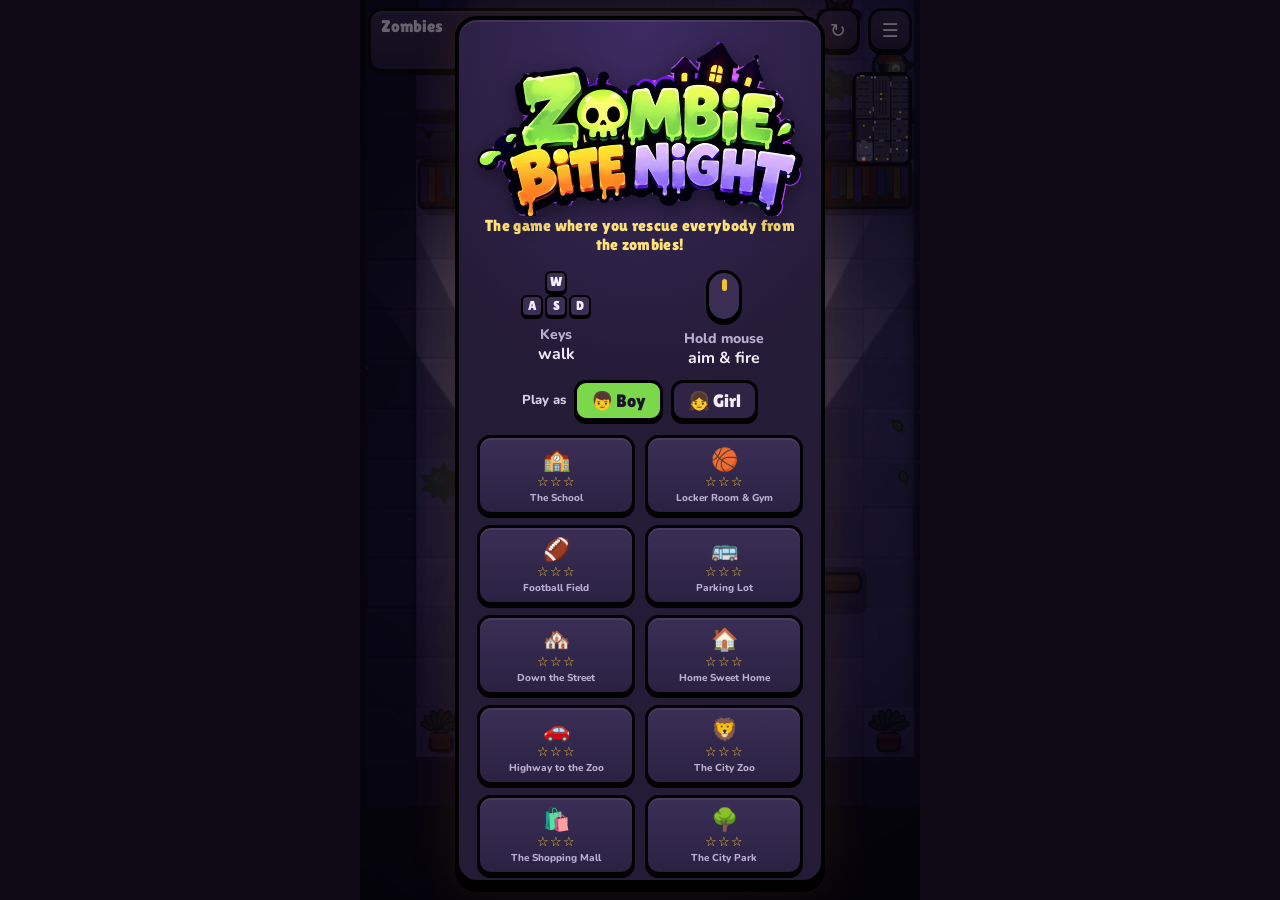
==== commit 904cafe6: "Winding Parking Lot around buildings; Silverback chest-pound homing charges; fast Mall Cop fought in" ====
--- a/index.html
+++ b/index.html
@@ -304,33 +304,42 @@
   rect(1, 75, 28, 78, '#'); rect(1, 71, 28, 74, 'C'); rect(12, 75, 17, 75, 'C');
   const car = (x, y) => rect(x, y, x, y + 1, 'Q');
   const carRow = (x0, x1, y, skip = []) => { for (let x = x0; x <= x1; x++) if (!skip.includes(x)) car(x, y); };
-  // STAFF PARKING (y 51-70): two back-to-back islands, a tree-lined median, and little clusters to weave between
-  carRow(3, 10, 64, [7]); carRow(3, 10, 66, [5]); carRow(18, 26, 64, [22]); carRow(18, 26, 66, [24]);
-  rect(8, 59, 21, 60, 'M'); for (const x of [9, 13, 17, 20]) put(x, 59, 'y');
-  carRow(2, 6, 53); carRow(13, 16, 54); carRow(22, 27, 53, [25]);
-  // VISITOR PARKING (y 31-49): a round planter in the middle, open on one side, with a little prize inside
-  for (let y = 35; y <= 45; y++) for (let x = 9; x <= 20; x++) {
-    const d = Math.hypot(x - 14.5, (y - 40) * 1.05);
-    if (d <= 4.2 && !(y >= 42 && x >= 14 && x <= 15)) g[y][x] = 'M';
-    if (d >= 3.0 && d <= 4.2 && !(y >= 42 && x >= 13 && x <= 16)) g[y][x] = 'y';   // a ring of spooky trees around a little clearing
-  }
-  carRow(2, 7, 33); carRow(21, 27, 33, [24]); carRow(2, 7, 46, [4]); carRow(22, 27, 46);
-  car(26, 39); car(3, 40); car(8, 39);
-  // STUDENT LOT (y 11-29): a messy pile-up of buses and abandoned cars with pockets to clear
-  rect(2, 20, 10, 21, 'U'); rect(17, 14, 25, 15, 'U');
-  carRow(13, 16, 25); carRow(20, 23, 22); car(4, 13); car(8, 16); car(26, 19); car(12, 12); car(5, 26); car(24, 26);
-  rect(27, 12, 28, 17, 'M'); put(28, 13, 'y'); put(27, 16, 'y');
-  for (const [x, y] of [[14, 62], [5, 57], [24, 57], [14, 47], [6, 25], [20, 27], [14, 18]]) put(x, y, 'O');
-  for (const [x, y] of [[26, 61], [3, 61], [27, 41], [2, 37], [11, 22], [16, 16]]) put(x, y, '%');
+  // The lot winds around buildings: rows of parked cars act as walls, so you jog left, right and around.
+  // STAFF PARKING (y 51-70): a corner store blocks the right side, so you head left and up the side lane
+  rect(18, 55, 28, 66, '&');                       // corner store
+  rect(17, 55, 17, 66, 'M'); for (const y of [57, 61, 65]) put(17, y, 'y');
+  carRow(4, 16, 67); carRow(18, 22, 67); carRow(26, 28, 67);   // you arrive below this row: the way up is on the far left
+  carRow(1, 11, 63);                                // jog right...
+  carRow(5, 16, 59, [10]);                          // ...and back left
+  carRow(1, 20, 52, [7]);                           // the top row: squeeze through on the right
+  // VISITOR PARKING (y 31-49): a bus garage fills the left, and a grove of spooky trees grows in the right lane
+  rect(1, 36, 12, 46, '&');                         // bus garage
+  carRow(14, 26, 47);
+  for (let y = 36; y <= 46; y++) for (let x = 16; x <= 26; x++) {
+    const d = Math.hypot(x - 21, (y - 41) * 1.05);
+    if (d <= 4.2 && !(y >= 43 && x >= 21 && x <= 21)) g[y][x] = 'M';
+    if (d >= 3.0 && d <= 4.2 && !(y >= 43 && x >= 20 && x <= 22)) g[y][x] = 'y';   // a ring of trees around a little clearing
+  }
+  carRow(13, 27, 33);                               // the way up is back over on the left, above the garage
+  car(4, 31); car(9, 32);
+  // STUDENT LOT (y 11-29): around the concession stand, past a parked bus
+  rect(10, 17, 19, 23, '&');                        // concession stand
+  carRow(10, 28, 27);                               // keeps you on the left side at first
+  carRow(1, 6, 24);
+  rect(21, 19, 28, 20, 'U');                        // a bus parked across the right lane
+  carRow(1, 22, 12, [15]);                          // the gate is through the gap on the right
+  car(23, 16); car(4, 15);
+  for (const [x, y] of [[8, 69], [24, 69], [3, 57], [14, 55], [14, 49], [27, 37], [8, 34], [24, 31], [5, 21], [22, 15]]) put(x, y, 'O');
+  for (const [x, y] of [[2, 69], [15, 62], [27, 49], [13, 39], [7, 19], [27, 25], [20, 14]]) put(x, y, '%');
   rect(1, 50, 28, 50, '1'); rect(1, 30, 28, 30, '2'); rect(1, 10, 28, 10, '3');
   // 3: the bus loop (boss)
   rect(3, 4, 11, 5, 'U'); rect(18, 4, 26, 5, 'U'); put(14, 7, 'O');
-  const lights = [[14, 62, 150], [5, 57, 150], [24, 57, 150], [14, 47, 150], [6, 25, 150], [20, 27, 150], [14, 18, 150], [14, 7, 200], [14, 73, 200]];
+  const lights = [[8, 69, 150], [24, 69, 150], [3, 57, 150], [14, 55, 150], [14, 49, 150], [27, 37, 150], [8, 34, 150], [24, 31, 150], [5, 21, 150], [22, 15, 150], [14, 7, 200], [14, 73, 200]];
   return { id: 'parking', name: 'Parking Lot', grid: g, start: [14, 73], dark: 0.8, lights, boss: ['driver'],
     zones: [
-      { name: 'STAFF PARKING', zombies: { walker: 6, runner: 2 }, survivors: [[27, 63]], pickups: [['ammo', 3, 69]] },
-      { name: 'VISITOR PARKING', zombies: { walker: 6, runner: 3, nerd: 2, cheer: 1 }, survivors: [[2, 43]], powers: [[14, 40]], pickups: [['health', 26, 48]] },
-      { name: 'STUDENT LOT', zombies: { walker: 6, runner: 4, brute: 2, cheer: 2 }, spawns: [['crawler', 4, 22], ['crawler', 22, 28], ['crawler', 12, 16]], survivors: [[27, 23]], pickups: [['ammo', 14, 28]] },
+      { name: 'STAFF PARKING', zombies: { walker: 6, runner: 2 }, survivors: [[27, 69]], pickups: [['ammo', 3, 66]] },
+      { name: 'VISITOR PARKING', zombies: { walker: 6, runner: 3, nerd: 2, cheer: 1 }, survivors: [[2, 32]], powers: [[21, 41]], pickups: [['health', 13, 47]] },
+      { name: 'STUDENT LOT', zombies: { walker: 6, runner: 4, brute: 2, cheer: 2 }, spawns: [['crawler', 4, 22], ['crawler', 24, 23], ['crawler', 12, 15]], survivors: [[27, 23]], pickups: [['ammo', 5, 28]] },
       { name: 'BUS LOOP', zombies: { walker: 4, runner: 2 }, survivors: [[14, 2]], pickups: [['health', 2, 8], ['health', 27, 8]] }
     ] };
 }
@@ -477,36 +486,38 @@
   const g = blankMap(34, 58, '#'), { rect, put } = mk(g);
   rect(12, 38, 21, 56, '.');   // 0 entrance
   rect(1, 38, 10, 56, 'c');    // 1 food court
-  rect(1, 19, 10, 36, 'r');    // 2 arcade
+  rect(1, 19, 10, 36, 'l');    // 2 department store
   rect(12, 19, 21, 36, '.');   // 3 center court
   rect(23, 19, 32, 36, 'g');   // 4 sports store
   rect(23, 38, 32, 56, 'k');   // 5 toy store
-  rect(1, 1, 32, 17, 'l');     // 6 department store
+  rect(1, 1, 32, 17, 'r');     // 6 the arcade: the Mall Cop's last stand
   rect(11, 45, 11, 47, '1'); rect(4, 37, 6, 37, '2'); rect(11, 26, 11, 28, '3'); rect(22, 26, 22, 28, '4'); rect(26, 37, 28, 37, '5'); rect(15, 18, 18, 18, '6');
   rect(14, 0, 19, 0, '^');
   // entrance
   rect(13, 41, 14, 41, 'b'); rect(19, 41, 20, 41, 'b'); put(12, 38, 'p'); put(21, 38, 'p'); put(12, 56, 'p'); put(21, 56, 'p');
   // food court
   rect(1, 55, 8, 56, 'F'); for (const y of [43, 47, 51]) { rect(2, y, 3, y, 'T'); rect(7, y, 8, y, 'T'); } put(10, 55, 'V');
-  // arcade: rows of machines
-  for (const y of [21, 25, 29, 33]) { put(2, y, 'V'); put(4, y, 'V'); put(7, y, 'V'); put(9, y, 'V'); }
+  // department store: clothing racks
+  for (const x of [3, 7]) { rect(x, 21, x, 26, 'S'); rect(x, 30, x, 34, 'S'); }
   // center court: the fountain
   rect(15, 25, 18, 29, '~'); rect(13, 21, 14, 21, 'b'); rect(19, 21, 20, 21, 'b'); rect(13, 33, 14, 33, 'b'); rect(19, 33, 20, 33, 'b'); put(12, 19, 'p'); put(21, 19, 'p'); put(12, 36, 'p'); put(21, 36, 'p');
   // sports store
   for (const y of [21, 25, 29, 33]) rect(25, y, 30, y, 'S'); put(32, 19, 'e');
   // toy store
   for (const x of [25, 29]) rect(x, 41, x, 47, 'S'); rect(25, 51, 30, 51, 'T'); put(32, 56, 'p');
-  // department store: racks and counters
-  for (const x of [3, 7, 25, 29]) rect(x, 4, x + 1, 12, 'S'); rect(13, 4, 20, 5, 'F'); rect(13, 10, 14, 11, 'T'); rect(19, 10, 20, 11, 'T');
+  // the arcade: rows of machines along the sides you can smash open for snacks and ammo, air hockey in the middle, open floor to dodge
+  for (const y of [3, 8, 13]) { put(3, y, 'V'); put(4, y, 'V'); put(29, y, 'V'); put(30, y, 'V'); }
+  put(9, 3, 'V'); put(24, 3, 'V'); put(9, 14, 'V'); put(24, 14, 'V');
+  rect(10, 8, 11, 9, 'T'); rect(22, 8, 23, 9, 'T');
   return { id: 'mall', name: 'The Shopping Mall', grid: g, start: [16, 55], dark: 0.82, lights: [], indoor: true, boss: ['mallcop'], noPacks: true,
     zones: [
       { name: 'MALL ENTRANCE', zombies: { walker: 3 }, pickups: [['ammo', 13, 39]] },
       { name: 'FOOD COURT', zombies: { walker: 4, runner: 1, cart: 1 }, survivors: [[10, 40]], pickups: [['health', 5, 53]] },
-      { name: 'THE ARCADE', zombies: { walker: 3, nerd: 3, ghost: 1 }, survivors: [[1, 19]], features: [['switch', 10, 19]] },
+      { name: 'DEPARTMENT STORE', zombies: { walker: 2, cart: 2 }, survivors: [[1, 19]], features: [['switch', 10, 19]], pickups: [['health', 1, 35]] },
       { name: 'CENTER COURT', zombies: { walker: 4, runner: 2, cheer: 2, cart: 2 }, pickups: [['ammo', 16, 35]], powers: [[16, 22]] },
       { name: 'SPORTS STORE', zombies: { walker: 3, brute: 2, pumpkin: 1 }, survivors: [[32, 35]], pickups: [['ammo', 32, 20]], features: [['alarm', 23, 32]] },
       { name: 'TOY STORE', zombies: { walker: 2, runner: 2, cart: 1, ghost: 1 }, spawns: [['crawler', 27, 44], ['crawler', 31, 50]], survivors: [[32, 38], [23, 56]], pickups: [['health', 27, 55]] },
-      { name: 'DEPARTMENT STORE', zombies: { walker: 2, cart: 2 }, pickups: [['health', 1, 17], ['ammo', 32, 17]] }
+      { name: 'THE ARCADE', zombies: { walker: 3, nerd: 3, ghost: 1 }, pickups: [['health', 1, 17], ['ammo', 32, 17]], powers: [[16, 11]] }
     ] };
 }
 
@@ -618,7 +629,7 @@
   { map: 'field',   name: 'Football Field',    speed: 1.1,  drop: 0.02,  seed: 37, boss: 1.15,
     hint: 'Cheerleaders backflip out of the way of your shots. Keep shooting until they get dizzy!' },
   { map: 'parking', name: 'Parking Lot',       speed: 1.15, drop: 0.025, seed: 53, boss: 1.25,
-    hint: 'Weave between the parked cars and the spooky grove. Gas cans explode!' },
+    hint: 'The parked cars are walls: find the gaps and wind your way around the buildings. Gas cans explode!' },
   { map: 'street',  name: 'Down the Street',   speed: 1.2,  drop: 0.025, seed: 71, boss: 1.3,
     hint: 'Fight your way home. Watch out for Pumpkin Heads: pop them from far away!' },
   { map: 'house',   name: 'Home Sweet Home',     speed: 1.15, drop: 0.025, seed: 83, boss: 1.2,
@@ -628,7 +639,7 @@
   { map: 'zoo',     name: 'The City Zoo',        speed: 1.2,  drop: 0.025, seed: 101, boss: 1.3,
     hint: 'The animals got out, and they are zombies too. Monkeys are fast, lions are faster!' },
   { map: 'mall',    name: 'The Shopping Mall',   speed: 1.25, drop: 0.03,  seed: 113, boss: 1.35,
-    hint: 'Cart Pushers block shots from the front. Get around to the side!' },
+    hint: 'Cart Pushers block shots from the front. The Mall Cop waits in the arcade: smash machines for supplies!' },
   { map: 'park',    name: 'The City Park',       speed: 1.3,  drop: 0.03,  seed: 127, boss: 1.4,
     hint: 'Last stop: the park. Watch the bushes, and listen for the ice cream jingle...' }
 ];
@@ -650,8 +661,8 @@
   principal: { r: 23, hp: 80, speed: 46, dmg: 2, color: '#7E9E6A', boss: 'THE PRINCIPAL', sub: 'You are in SO much trouble.' },
   garbage:     { r: 26, hp: 70, speed: 44, dmg: 2, color: '#82A86A', boss: 'THE GARBAGE MAN', sub: "It's garbage day. You're the garbage." },
   housekeeper: { r: 19, hp: 55, speed: 60, dmg: 2, color: '#86AE6E', boss: 'THE HOUSEKEEPER', sub: 'She JUST mopped in here.' },
-  silverback:  { r: 24, hp: 70, speed: 54, dmg: 2, color: '#6E7A6A', boss: 'THE SILVERBACK', sub: 'King of the zombie zoo.' },
-  mallcop:     { r: 18, hp: 60, speed: 72, dmg: 2, color: '#86AE6E', boss: 'THE MALL COP', sub: 'No running in the mall!' },
+  silverback:  { r: 24, hp: 100, speed: 78, dmg: 2, color: '#6E7A6A', boss: 'THE SILVERBACK', sub: 'When he pounds his chest, RUN!' },
+  mallcop:     { r: 18, hp: 90, speed: 100, dmg: 2, color: '#86AE6E', boss: 'THE MALL COP', sub: 'He is fast. Use the arcade machines!' },
   icecream:    { r: 21, hp: 75, speed: 50, dmg: 2, color: '#86AE6E', boss: 'THE ICE CREAM MAN', sub: 'Brain freeze!' },
   // zombie animals
   lion:    { r: 13, hp: 3, speed: 112, dmg: 1, color: '#C9A24A', animal: true },
@@ -906,7 +917,7 @@
   if (v.kind === 'barrel') explode(w, cx, cy);
   else {
     w.events.push({ e: 'vendBreak', x: cx, y: cy });
-    for (let i = 0; i < 2; i++) w.pickups.push({ type: 'health', heal: 1, x: cx + rand(-14, 14), y: cy + rand(-6, 14), taken: false, ttl: 30 });
+    for (let i = 0; i < (MAP.id === 'mall' ? 1 : 2); i++) w.pickups.push({ type: 'health', heal: 1, x: cx + rand(-14, 14), y: cy + rand(-6, 14), taken: false, ttl: 30 });
     // out of ammo and smashing it open with your backpack? It always has ammo inside.
     if (bySwing || w.me.ammo < 5) {
       w.pickups.push({ type: 'ammo', amount: 20, x: cx - 8, y: cy + 12, taken: false, ttl: 30 });
@@ -1136,10 +1147,13 @@
   const me = w.me, dx = me.x - z.x, dy = me.y - z.y, d = Math.hypot(dx, dy), pace = z.tough;
   z.aggro = 99;
   if (z.enter > 0) { z.enter -= dt; return true; }
-  if (z.windup > 0) { z.windup -= dt; if (z.windup <= 0) z.charge = 0.6; return true; }
+  if (z.windup > 0) { z.windup -= dt; if (z.windup <= 0) z.charge = { silverback: 1.5, mallcop: 0.9 }[z.type] || 0.6; return true; }
   if (z.charge > 0) {
     z.charge -= dt;
-    const sp = ({ driver: 300, garbage: 400, mallcop: 420 }[z.type] || 340) * dt, bx = z.x, by = z.y;
+    const home = { silverback: 2.2, mallcop: 1.3 }[z.type];   // these two steer after you while they charge
+    if (home) { let da = Math.atan2(dy, dx) - z.chargeA; da = Math.atan2(Math.sin(da), Math.cos(da)); z.chargeA += clamp(da, -home * dt, home * dt); }
+    if (z.charge <= 0 && home) { z.stun = z.type === 'silverback' ? 0.9 : 0.6; w.events.push({ e: 'pant', z }); }   // worn out: your moment to hit back
+    const sp = ({ driver: 300, garbage: 400, mallcop: 420, silverback: 330 }[z.type] || 340) * dt, bx = z.x, by = z.y;
     slide(z, Math.cos(z.chargeA) * sp, Math.sin(z.chargeA) * sp, bodyR(z));
     z.vx = Math.cos(z.chargeA); z.vy = Math.sin(z.chargeA);
     if (Math.hypot(z.x - bx, z.y - by) < sp * 0.3) { z.charge = 0; z.stun = 1.0; w.events.push({ e: 'bonk', z }); }
@@ -1185,13 +1199,11 @@
     if (z.t2 <= 0) { z.t2 = 11 / pace; if (!w.zombies.some(o => o.type === 'dust' && !o.dead)) { summonMinis(w, z, 3, 3, 'dust'); w.events.push({ e: 'bossYell', z, text: 'DUST BUNNIES!' }); } }
     if (z.t3 <= 0) { z.t3 = 7 / pace; if (d < 320) { startCharge('TIDY UP!'); return true; } }
   } else if (z.type === 'silverback') {
-    if (z.t1 <= 0) { z.t1 = rand(2.6, 3.2) / pace; toss('banana', 250, { bounce: 1, r: 7 }); }
-    if (z.t2 <= 0) { z.t2 = 10 / pace; if (w.zombies.filter(o => o.type === 'monkey' && !o.dead).length <= 1) { summonMinis(w, z, 2, 3, 'monkey'); w.events.push({ e: 'bossYell', z, text: 'OOH OOH AAH AAH!' }); } }
-    if (z.t3 <= 0) { z.t3 = 6 / pace; if (d < 320) { startCharge('ROAAAR!'); return true; } }
+    if (z.t2 <= 0) { z.t2 = 12 / pace; if (w.zombies.filter(o => o.type === 'monkey' && !o.dead).length <= 1) { summonMinis(w, z, 2, 3, 'monkey'); w.events.push({ e: 'bossYell', z, text: 'OOH OOH AAH AAH!' }); } }
+    if (z.t3 <= 0) { z.t3 = rand(3.0, 3.6) / pace; if (d < 440) { startCharge('ROAAAR!'); z.windup = 1.0; w.events.push({ e: 'pound', z }); return true; } }
   } else if (z.type === 'mallcop') {
-    if (z.t1 <= 0) { z.t1 = rand(2.2, 2.8) / pace; toss('donut', 250, { r: 7 }); }
     if (z.t2 <= 0) { z.t2 = 13 / pace; if (!w.zombies.some(o => o.type === 'mini' && !o.dead)) { summonMinis(w, z, 2, 2); w.events.push({ e: 'bossYell', z, text: 'I NEED BACKUP!' }); } }
-    if (z.t3 <= 0) { z.t3 = 5 / pace; if (d < 340) { startCharge('HALT!'); return true; } }
+    if (z.t3 <= 0) { z.t3 = rand(3.0, 3.8) / pace; if (d < 380) { startCharge(['HALT!', 'FREEZE!', 'NO RUNNING!'][Math.floor(Math.random() * 3)]); z.windup = 0.75; return true; } }
   } else if (z.type === 'icecream') {
     if (z.t1 <= 0) {
       z.t1 = rand(2.4, 3.0) / pace;
@@ -2924,10 +2936,18 @@
   } else if (z.type === 'silverback') {
     c.rotate(wob);
     const fur = flash ? '#FFF' : '#2E2E36';
-    for (const sd of [-1, 1]) { c.fillStyle = fur; circ(c, sd * 14 * s, 6 * s + Math.sin(z.anim * 8 + sd) * 2, 5 * s); c.fill(); c.stroke(); }
+    if (!(z.windup > 0)) for (const sd of [-1, 1]) { c.fillStyle = fur; circ(c, sd * 14 * s, 6 * s + Math.sin(z.anim * 8 + sd) * 2, 5 * s); c.fill(); c.stroke(); }
     c.beginPath(); c.ellipse(0, 1 * s, 14 * s, 12 * s, 0, 0, Math.PI * 2); c.fillStyle = fur; c.fill(); c.stroke();
     c.fillStyle = '#8A8E96'; c.beginPath(); c.ellipse(0, -2 * s, 10 * s, 5 * s, 0, Math.PI, Math.PI * 2); c.fill();      // silver back
     c.fillStyle = '#6E6A66'; c.beginPath(); c.ellipse(0, 5 * s, 7 * s, 5 * s, 0, 0, Math.PI * 2); c.fill();
+    if (z.windup > 0) {   // pounding his chest: fists drum on it, with little impact lines
+      for (const sd of [-1, 1]) {
+        const up = Math.sin(t * 24) * sd > 0, fx = sd * (up ? 8 : 5) * s, fy = (up ? -6 : 1) * s;
+        c.strokeStyle = INK; c.lineWidth = 2.5; c.fillStyle = fur; circ(c, fx, fy, 5.2 * s); c.fill(); c.stroke();
+        if (!up) { c.strokeStyle = '#FFE27A'; c.lineWidth = 2; for (const k of [-0.6, 0, 0.6]) { const a = (sd > 0 ? 0 : Math.PI) + k; c.beginPath(); c.moveTo(fx + Math.cos(a) * 7 * s, fy + Math.sin(a) * 7 * s); c.lineTo(fx + Math.cos(a) * 11 * s, fy + Math.sin(a) * 11 * s); c.stroke(); } }
+      }
+      c.strokeStyle = INK; c.lineWidth = 2.5;
+    }
     circ(c, 0, -10 * s, 9 * s); c.fillStyle = fur; c.fill(); c.stroke();
     c.fillStyle = '#6E6A66'; c.beginPath(); c.ellipse(0, -7 * s, 6 * s, 5 * s, 0, 0, Math.PI * 2); c.fill();
     c.fillStyle = INK; c.fillRect(-3 * s, -4.5 * s, 6 * s, 1.5 * s);
@@ -3784,6 +3804,8 @@
       if (Math.random() < 0.6) popups.push({ x: ev.z.x, y: ev.z.y - 34, text: ['HUP!', 'WHEE!', 'MISSED ME!', 'TA-DA!'][Math.floor(Math.random() * 4)], t: 0, life: 0.8, color: '#F2C230', size: 13 });
       for (let i = 0; i < 6; i++) particles.push({ kind: 'star', x: ev.z.x, y: ev.z.y - 8, vx: rand(-90, 90), vy: rand(-120, 0), life: 0.4, max: 0.4, c: i % 2 ? '#E5432D' : '#F2C230', r: 3, post: true, fr: 0.9 });
     }
+    else if (ev.e === 'pound') { kick(0.2); popups.push({ x: ev.z.x, y: ev.z.y - ev.z.r * 2.9, text: 'THUMP THUMP!', t: 0, life: 1.0, color: '#FFE27A', size: 13 }); rings.push({ x: ev.z.x, y: ev.z.y, r0: 10, r1: 70, w: 4, t: 0, dur: 0.5, col: '#FFE27A' }); }
+    else if (ev.e === 'pant') { popups.push({ x: ev.z.x, y: ev.z.y - ev.z.r * 2.2, text: ev.z.type === 'silverback' ? 'HUFF... HUFF...' : 'PHEW!', t: 0, life: 0.9, color: '#BFE6FF', size: 12 }); }
     else if (ev.e === 'dizzy') { popups.push({ x: ev.z.x, y: ev.z.y - 36, text: 'DIZZY!', t: 0, life: 0.9, color: '#FFE27A', size: 14 }); }
     else if (ev.e === 'pumpkinPop') {
       kick(0.25); popups.push({ x: ev.z.x, y: ev.z.y - 30, text: 'POP!', t: 0, life: 0.9, color: '#F29A2A', size: 18 });
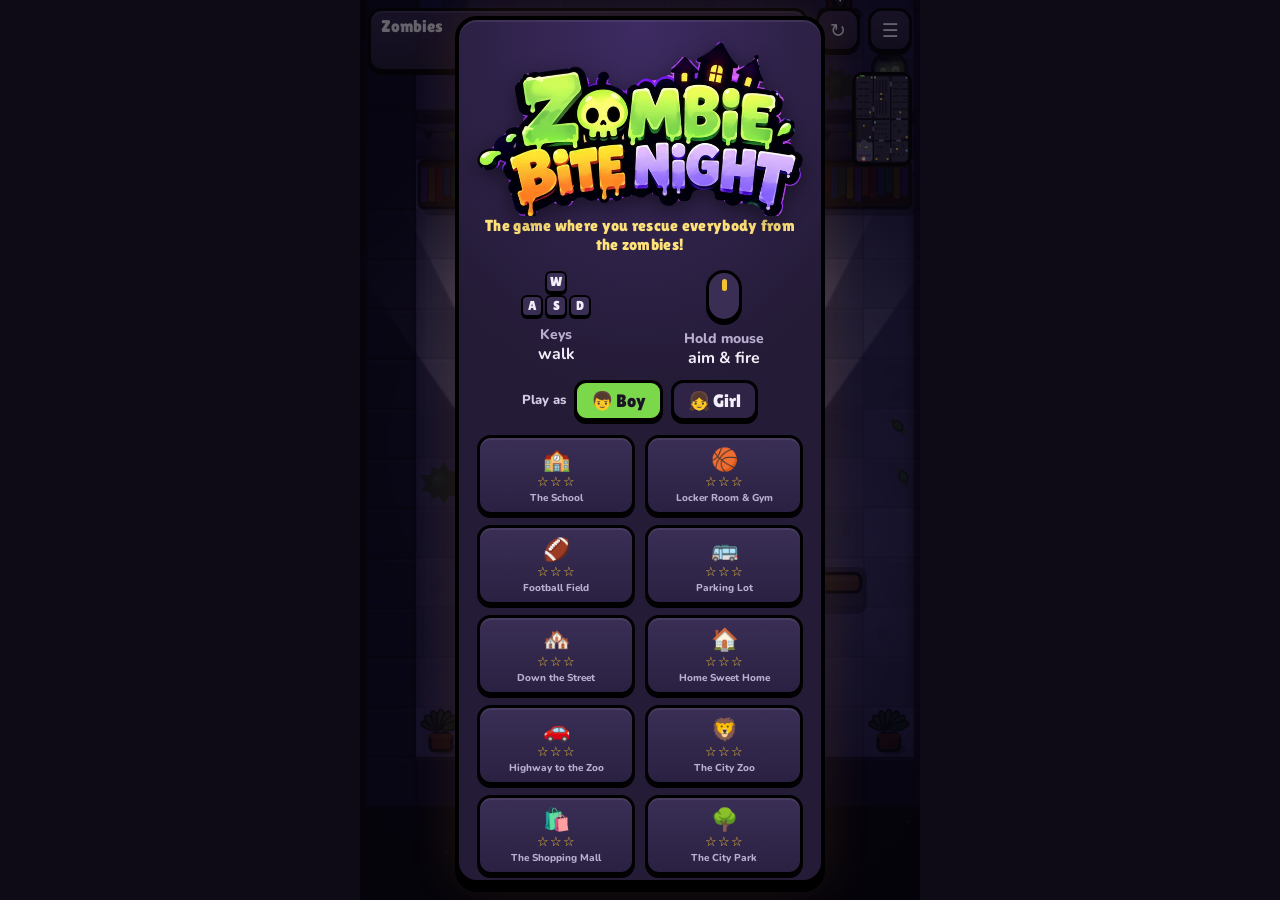
==== commit 2727be29: "Level 11: The Haunted Church, with the Skeleton King and his skeleton army Co-Authored-By: Claude Op" ====
--- a/index.html
+++ b/index.html
@@ -121,6 +121,7 @@
 .hb.on{background:var(--slime);color:var(--ink)}
 .hb:focus-visible{outline:3px solid var(--gold);outline-offset:2px}
 .lvgrid{display:grid;grid-template-columns:repeat(2,1fr);gap:10px;margin:14px 0 6px}
+.lvgrid .lv:last-child:nth-child(odd){grid-column:1/-1;justify-self:center;width:calc(50% - 5px)}
 .lv{background:linear-gradient(#3A2E55,#2A2142);border:3px solid #000;border-radius:14px;box-shadow:0 3px 0 #000,inset 0 2px 0 rgba(255,255,255,.07);color:var(--fg);padding:9px 4px 7px;font:22px "Lilita One",Impact,sans-serif;cursor:pointer;transition:transform .12s,box-shadow .12s}
 .lv:not([disabled]):hover{transform:translateY(-2px);box-shadow:0 5px 0 #000,0 0 14px rgba(242,140,40,.25),inset 0 2px 0 rgba(255,255,255,.07)}
 .lv small{display:block;font-size:13px;color:var(--gold);letter-spacing:1px;margin-top:2px}
@@ -163,8 +164,8 @@
             Q car  U bus  O light pole  H fence  Y goalpost  N scoreboard  y tree  % barrel (explodes)  u toilet
    ===================================================================== */
 const TS = 32;
-const SOLID = new Set('#DWTSBLbKVFXePhZpQUOHYNy%u123456789^&~jn'.split(''));
-const BULLET_SOLID = new Set('#SVFQULONyP%123456789^&'.split(''));
+const SOLID = new Set('#DWTSBLbKVFXePhZpQUOHYNy%u123456789^&~jni'.split(''));
+const BULLET_SOLID = new Set('#SVFQULONyP%123456789^&i'.split(''));
 const OBJECT_GROUPS = new Set('WTSBLbKFXPZQUN&'.split(''));
 let MW, MH, grid, MAP, EXIT_OPEN = false;
 
@@ -552,7 +553,56 @@
       { name: 'THE BANDSTAND', zombies: { walker: 3 }, survivors: [[32, 1]], pickups: [['ammo', 1, 12], ['health', 32, 12]] }
     ] };
 }
-const MAP_BUILDERS = { school: buildSchoolMap, gym: buildGymMap, field: buildFieldMap, parking: buildParkingMap, street: buildStreetMap, house: buildHouseMap, drive: buildDriveMap, zoo: buildZooMap, mall: buildMallMap, park: buildParkMap };
+function buildGraveyardMap() {
+  // an old cemetery that winds up to a haunted chapel. Stone walls split it into rooms, rows of tombstones act as walls.
+  const g = blankMap(34, 80, 'G'), { rect, put } = mk(g);
+  rect(0, 0, 33, 0, '#'); rect(0, 79, 33, 79, '#'); rect(0, 0, 0, 79, '#'); rect(33, 0, 33, 79, '#');
+  const graves = (x0, x1, y, gaps = []) => { for (let x = x0; x <= x1; x++) if (!gaps.some(([a, b]) => x >= a && x <= b)) put(x, y, 'i'); };
+  // CEMETERY GATE (y 62-78): a dirt path from the front gate, a small crypt and scattered graves
+  rect(15, 70, 18, 78, 'M'); rect(10, 66, 18, 69, 'M'); rect(10, 62, 13, 65, 'M');
+  rect(3, 64, 7, 66, '&');                                   // a small crypt
+  for (const [x, y] of [[22, 64], [24, 64], [26, 64], [22, 67], [24, 67], [26, 67], [28, 70], [3, 73], [5, 73], [7, 73], [25, 74], [27, 74]]) put(x, y, 'i');
+  for (const [x, y] of [[9, 75], [30, 63], [2, 69], [21, 72]]) put(x, y, 'y');
+  rect(0, 61, 33, 61, '#'); rect(10, 61, 13, 61, '1');
+  // OLD GRAVES (y 46-60): rows of tombstones to wind between
+  graves(1, 32, 57, [[6, 7], [25, 26]]);
+  graves(1, 32, 53, [[15, 17]]);
+  graves(1, 32, 49, [[2, 3], [29, 30]]);
+  for (const [x, y] of [[12, 59], [20, 59], [8, 55], [27, 55], [4, 51], [22, 51], [12, 47], [24, 47]]) put(x, y, 'y');
+  rect(0, 45, 33, 45, '#'); rect(2, 45, 5, 45, '2');
+  // MAUSOLEUM ROW (y 30-44): a great tomb in the middle, smaller crypts around it. Go around either side.
+  rect(11, 33, 22, 40, '&');                                 // the great tomb
+  rect(1, 35, 5, 37, '&'); rect(28, 35, 32, 37, '&');        // side crypts
+  rect(7, 42, 9, 43, '&'); rect(24, 42, 26, 43, '&');
+  for (const [x, y] of [[3, 41], [5, 41], [28, 40], [30, 40], [8, 31], [25, 31], [14, 42], [19, 42], [2, 32], [31, 32]]) put(x, y, 'i');
+  for (const [x, y] of [[9, 38], [24, 38], [16, 31]]) put(x, y, 'y');
+  rect(0, 29, 33, 29, '#'); rect(15, 29, 18, 29, '3');
+  // THE CHURCHYARD (y 21-28): graves and old trees in front of the chapel doors
+  graves(3, 12, 25); graves(21, 30, 25);
+  for (const [x, y] of [[2, 22], [31, 22], [8, 27], [25, 27]]) put(x, y, 'y');
+  rect(15, 21, 18, 28, 'M');
+  // THE CHAPEL (y 1-19): thick stone walls, a red carpet up the aisle, pews, pillars, the altar and an old organ
+  rect(0, 0, 33, 20, '#'); rect(5, 1, 28, 19, ',');
+  rect(15, 2, 18, 19, 'o');
+  for (const y of [12, 14, 16]) { rect(7, y, 13, y, 'b'); rect(20, y, 26, y, 'b'); }
+  for (const [x, y] of [[9, 5], [24, 5], [9, 9], [24, 9]]) put(x, y, '#');   // stone pillars
+  rect(13, 3, 20, 3, 'F');                                   // the altar
+  rect(6, 2, 7, 3, 'P');                                     // the organ
+  rect(15, 20, 18, 20, '4');                                 // chapel doors
+  rect(15, 0, 18, 0, '^');                                   // out the back
+  const lights = [[16, 76, 160], [12, 64, 150], [20, 59, 140], [6, 51, 140], [27, 47, 140], [16, 43, 150], [3, 33, 140], [30, 33, 140], [16, 23, 170], [11, 4, 120], [22, 4, 120], [16, 10, 140], [8, 17, 110], [25, 17, 110]];
+  for (const [x, y] of [[19, 76], [14, 70], [6, 59], [27, 59], [16, 47], [1, 39], [32, 39], [13, 22], [20, 22]]) put(x, y, 'O');
+  return { id: 'graveyard', name: 'The Haunted Church', grid: g, start: [16, 77], dark: 0.88, lights, boss: ['skelking'],
+    zones: [
+      { name: 'CEMETERY GATE', zombies: { walker: 5, ghost: 1 }, survivors: [[3, 70]], pickups: [['ammo', 29, 66]] },
+      { name: 'OLD GRAVES', zombies: { walker: 5, runner: 2, skeleton: 3 }, spawns: [['crawler', 10, 55], ['crawler', 20, 51]], survivors: [[31, 47]], pickups: [['health', 1, 59]] },
+      { name: 'MAUSOLEUM ROW', zombies: { walker: 4, ghost: 2, pumpkin: 1, skeleton: 3 }, survivors: [[1, 31]], powers: [[30, 43]], pickups: [['ammo', 16, 44]] },
+      { name: 'THE CHURCHYARD', zombies: { walker: 3, runner: 2, skeleton: 4, cheer: 1 }, survivors: [[32, 22]], pickups: [['health', 1, 23], ['ammo', 32, 27]] },
+      { name: 'THE CHAPEL', zombies: { walker: 2 }, pickups: [['health', 6, 18], ['ammo', 27, 18]], powers: [[16, 17]] }
+    ] };
+}
+
+const MAP_BUILDERS = { school: buildSchoolMap, gym: buildGymMap, field: buildFieldMap, parking: buildParkingMap, street: buildStreetMap, house: buildHouseMap, drive: buildDriveMap, zoo: buildZooMap, mall: buildMallMap, park: buildParkMap, graveyard: buildGraveyardMap };
 let ZONE_OF = null, ZONE_TILES = [], GATES = [];
 function loadMap(id) {
   MAP = MAP_BUILDERS[id]();
@@ -641,7 +691,9 @@
   { map: 'mall',    name: 'The Shopping Mall',   speed: 1.25, drop: 0.03,  seed: 113, boss: 1.35,
     hint: 'Cart Pushers block shots from the front. The Mall Cop waits in the arcade: smash machines for supplies!' },
   { map: 'park',    name: 'The City Park',       speed: 1.3,  drop: 0.03,  seed: 127, boss: 1.4,
-    hint: 'Last stop: the park. Watch the bushes, and listen for the ice cream jingle...' }
+    hint: 'Watch the bushes, and listen for the ice cream jingle...' },
+  { map: 'graveyard', name: 'The Haunted Church', speed: 1.3, drop: 0.03, seed: 139, boss: 1.45,
+    hint: 'The Skeleton King raises fast skeletons from the graves. Thin out his army, then go for the king!' }
 ];
 const ZT = {
   walker:  { r: 12, hp: 2, speed: 52, dmg: 1, color: '#7FB86A' },
@@ -653,7 +705,8 @@
   cheer:   { r: 11, hp: 3, speed: 60, dmg: 1, color: '#9CC27A' },
   pumpkin: { r: 16, hp: 6, speed: 40, dmg: 1, color: '#8DB87C' },   // giant jack-o'-lantern costume: pops into three minis
   ghost:   { r: 11, hp: 3, speed: 64, dmg: 1, color: '#9CC27A' },   // bedsheet ghost: fades out, and shots pass through while it's faded
-  cart:    { r: 13, hp: 5, speed: 54, dmg: 1, color: '#8FB87A' },   // shopping cart pusher: the cart blocks shots from the front, then it charges
+  cart:    { r: 13, hp: 5, speed: 54, dmg: 1, color: '#8FB87A' },
+  skeleton: { r: 9, hp: 1, speed: 104, dmg: 1, color: '#EDE8D8' },  // fast, falls apart in one hit   // shopping cart pusher: the cart blocks shots from the front, then it charges
   janitor: { r: 22, hp: 45, speed: 58, dmg: 2, color: '#7FA86A', boss: 'THE JANITOR', sub: 'Strike when his mop is down!' },
   coach:   { r: 20, hp: 50, speed: 56, dmg: 2, color: '#86AE6E', boss: 'THE COACH', sub: 'Drop and give him twenty!' },
   driver:  { r: 27, hp: 60, speed: 40, dmg: 2, color: '#86A86A', boss: 'THE BUS DRIVER', sub: 'Last stop. Everybody off!' },
@@ -663,6 +716,7 @@
   housekeeper: { r: 19, hp: 55, speed: 60, dmg: 2, color: '#86AE6E', boss: 'THE HOUSEKEEPER', sub: 'She JUST mopped in here.' },
   silverback:  { r: 24, hp: 100, speed: 78, dmg: 2, color: '#6E7A6A', boss: 'THE SILVERBACK', sub: 'When he pounds his chest, RUN!' },
   mallcop:     { r: 18, hp: 90, speed: 100, dmg: 2, color: '#86AE6E', boss: 'THE MALL COP', sub: 'He is fast. Use the arcade machines!' },
+  skelking:    { r: 22, hp: 110, speed: 60, dmg: 2, color: '#EDE8D8', boss: 'THE SKELETON KING', sub: 'He raises an army from the graves!' },
   icecream:    { r: 21, hp: 75, speed: 50, dmg: 2, color: '#86AE6E', boss: 'THE ICE CREAM MAN', sub: 'Brain freeze!' },
   // zombie animals
   lion:    { r: 13, hp: 3, speed: 112, dmg: 1, color: '#C9A24A', animal: true },
@@ -739,6 +793,7 @@
   cheer: 'Cheerleader! She backflips away from your shots. Keep shooting: after two flips she gets dizzy.',
   pumpkin: 'Pumpkin Head! When it pops, three little zombies spill out. Back up and pop it from far away.',
   ghost: 'Sheet Ghost! Shots go right through it while it fades. Fire when it turns solid.',
+  skeleton: 'Skeletons are fast, but fall apart in one hit. Back up while you fire!',
   cart: 'Cart Pusher! Its cart blocks shots from the front. Get around to the side, and dodge when it charges.'
 };
 const ALARM_R = 140;   // sprinklers only cover the area right around you
@@ -837,6 +892,7 @@
   if (z.dead) return;
   z.dead = true; w.kills++; w.events.push({ e: 'kill', z });
   if (z.type === 'pumpkin') { summonMinis(w, z, 3, 99); w.events.push({ e: 'pumpkinPop', z }); }
+  if (z.type === 'skeleton') w.events.push({ e: 'crumble', z });
   // every zombie is a student with a backpack: loot it
   const drop = (type, extra) => w.pickups.push({ type, x: z.x + rand(-8, 8), y: z.y + rand(-4, 8), taken: false, ttl: 22, ...extra });
   if (ZT[z.type].boss) { drop('ammo', { amount: 40 }); drop('health', { heal: 3 }); return; }
@@ -848,7 +904,7 @@
     if (N.health > 0.25) { drop('health', { heal: 1 }); drop(R() < N.health ? 'health' : 'ammo', { heal: 1, amount: 15 }); }
     else { drop('ammo', { amount: 25 }); if (R() < 0.3) drop('health', { heal: 1 }); }
   } else {
-    const base = { walker: 0.75, runner: 0.65, mini: 0.4, nerd: 0.8, crawler: 0.6, cheer: 0.8, pumpkin: 0.9, ghost: 0.75, cart: 0.85, lion: 0.7, monkey: 0.35, penguin: 0.35, dust: 0.25 }[z.type] || 0.6;
+    const base = { walker: 0.75, runner: 0.65, mini: 0.4, nerd: 0.8, crawler: 0.6, cheer: 0.8, pumpkin: 0.9, ghost: 0.75, cart: 0.85, skeleton: 0.4, lion: 0.7, monkey: 0.35, penguin: 0.35, dust: 0.25 }[z.type] || 0.6;
     // drop more often when you're in trouble, a bit less when you're cruising
     const need = Math.max(N.health, N.ammo), chance = Math.min(0.95, base * (0.6 + need * 0.7));
     if (R() < chance) {
@@ -1031,13 +1087,13 @@
 /* ---------- bosses ---------- */
 function summonMinis(w, z, n, cap = 6, type = 'mini') {
   // never more than a handful of minis at once
-  n = Math.min(n, cap - w.zombies.filter(o => o.type === type && !o.dead).length);
+  n = Math.min(n, cap - w.zombies.filter(o => o.type === type && !o.dead && o.zone === z.zone).length);
   if (n <= 0) return;
   for (let i = 0; i < n; i++) {
     for (let tries = 0; tries < 8; tries++) {
       const a = rand(0, Math.PI * 2), d = z.r + 18 + rand(0, 20), x = z.x + Math.cos(a) * d, y = z.y + Math.sin(a) * d;
       if (collides(x, y, 8)) continue;
-      const m = makeZ(type, x, y, w.L.speed || 1, w.zombies.length + i, z.zone); m.aggro = 99; m.stun = 0.9; w.zombies.push(m);
+      const m = makeZ(type, x, y, w.L.speed || 1, w.zombies.length + i, z.zone); m.aggro = 99; m.stun = 0.9; if (type === 'skeleton') m.rise = 0.9; w.zombies.push(m);
       break;
     }
   }
@@ -1201,6 +1257,21 @@
   } else if (z.type === 'silverback') {
     if (z.t2 <= 0) { z.t2 = 12 / pace; if (w.zombies.filter(o => o.type === 'monkey' && !o.dead).length <= 1) { summonMinis(w, z, 2, 3, 'monkey'); w.events.push({ e: 'bossYell', z, text: 'OOH OOH AAH AAH!' }); } }
     if (z.t3 <= 0) { z.t3 = rand(3.0, 3.6) / pace; if (d < 440) { startCharge('ROAAAR!'); z.windup = 1.0; w.events.push({ e: 'pound', z }); return true; } }
+  } else if (z.type === 'skelking') {
+    // the Skeleton King: raises waves of fast skeletons, hurls bones, and lunges when you get close
+    if (!z.raised) { z.raised = true; z.t2 = 0.8; }
+    if (z.t2 <= 0) {
+      z.t2 = 8 / pace;
+      if (w.zombies.filter(o => o.type === 'skeleton' && !o.dead && o.zone === z.zone).length <= 3) {
+        summonMinis(w, z, 3, 7, 'skeleton'); z.raiseT = w.t;
+        w.events.push({ e: 'bossYell', z, text: ['RISE, MY ARMY!', 'ARISE!', 'BONES, ATTACK!'][Math.floor(Math.random() * 3)] }); w.events.push({ e: 'raise', z });
+      }
+    }
+    if (z.t1 <= 0) {
+      z.t1 = rand(2.4, 3.0) / pace;
+      if (d < 400 && los(z.x, z.y - 8, me.x, me.y - 6)) { for (const off of [-0.3, 0, 0.3]) { const a = Math.atan2(dy, dx) + off; w.eshots.push({ kind: 'bone', x: z.x, y: z.y - 10, vx: Math.cos(a) * 240, vy: Math.sin(a) * 240, d: 0, spin: 0, range: 420, r: 7 }); } z.throwT = w.t; }
+    }
+    if (z.t3 <= 0) { z.t3 = rand(6, 8) / pace; if (d < 260) { startCharge('BONE ZONE!'); return true; } }
   } else if (z.type === 'mallcop') {
     if (z.t2 <= 0) { z.t2 = 13 / pace; if (!w.zombies.some(o => o.type === 'mini' && !o.dead)) { summonMinis(w, z, 2, 2); w.events.push({ e: 'bossYell', z, text: 'I NEED BACKUP!' }); } }
     if (z.t3 <= 0) { z.t3 = rand(3.0, 3.8) / pace; if (d < 380) { startCharge(['HALT!', 'FREEZE!', 'NO RUNNING!'][Math.floor(Math.random() * 3)]); z.windup = 0.75; return true; } }
@@ -1415,7 +1486,7 @@
   stepSurvivors(w, dt);
   // zombies
   for (const z of w.zombies) {
-    z.anim += dt; if (z.hurt > 0) z.hurt -= dt; if (z.stun > 0) { z.stun -= dt; continue; }
+    z.anim += dt; if (z.hurt > 0) z.hurt -= dt; if (z.rise > 0) z.rise -= dt; if (z.stun > 0) { z.stun -= dt; continue; }
     if (z.flip > 0) {   // mid-backflip
       z.flip -= dt; slide(z, z.fvx * dt, z.fvy * dt, bodyR(z));
       if (z.flip <= 0 && z.flips <= 0) { z.stun = 1.2; z.dizzyUntil = w.t + 1.2; w.events.push({ e: 'dizzy', z }); }   // out of flips: lands dizzy
@@ -1975,7 +2046,14 @@
         for (let r = 0; r < 3; r++) for (let k = 0; k < 3; k++) { c.fillStyle = sn[(r + k + i) % 4]; c.fillRect(vx + 6 + k * 4, Y + 6 + r * 6, 3, 4); }
         c.fillStyle = '#7FE07F'; c.fillRect(vx + 22, Y + 6, 3, 3); }
       break;
-    case 'F': shadow(); rr(c, X + 1, Y + 3, Wd - 2, Ht - 6, 4); c.fillStyle = '#8F9BA6'; c.fill(); c.stroke(); c.fillStyle = '#C3CCD6'; c.fillRect(X + 3, Y + 5, Wd - 6, 8);
+    case 'F': if (MAP.id === 'graveyard') {
+        shadow(); rr(c, X + 1, Y + 3, Wd - 2, Ht - 6, 3); c.fillStyle = '#8E8A99'; c.fill(); c.stroke();
+        c.fillStyle = '#F2EEE4'; c.fillRect(X + 6, Y + 5, Wd - 12, Ht - 12); c.fillStyle = '#7A2A4A'; c.fillRect(X + Wd / 2 - 18, Y + 5, 36, Ht - 12);
+        c.fillStyle = '#F2C230'; rr(c, X + Wd / 2 - 4, Y + 6, 8, 12, 1); c.fill(); c.stroke();
+        for (let i = 0; i < b.w; i++) { const cx = X + 10 + i * TS; c.fillStyle = '#F4F1E6'; c.fillRect(cx - 2, Y + 8, 4, 10); c.strokeRect(cx - 2, Y + 8, 4, 10); c.fillStyle = '#FFD34A'; c.beginPath(); c.ellipse(cx, Y + 5, 2, 3.5, 0, 0, Math.PI * 2); c.fill(); }
+        break;
+      }
+      shadow(); rr(c, X + 1, Y + 3, Wd - 2, Ht - 6, 4); c.fillStyle = '#8F9BA6'; c.fill(); c.stroke(); c.fillStyle = '#C3CCD6'; c.fillRect(X + 3, Y + 5, Wd - 6, 8);
       if (floorUnder(b.x, b.y) === 'l') { for (let i = 0; i < b.w; i++) { c.fillStyle = '#F4F1E6'; c.beginPath(); c.ellipse(X + i * TS + 16, Y + 18, 9, 6, 0, 0, Math.PI * 2); c.fill(); c.stroke(); c.fillStyle = '#9FC3EA'; c.beginPath(); c.ellipse(X + i * TS + 16, Y + 18, 5, 3, 0, 0, Math.PI * 2); c.fill(); c.fillStyle = '#C9D3DE'; c.fillRect(X + i * TS + 15, Y + 7, 2, 6); } }
       else if (floorUnder(b.x, b.y) === 'k') { c.fillStyle = '#2B2B2B'; rr(c, X + 6, Y + 8, 12, 14, 2); c.fill(); c.fillStyle = '#E5432D'; c.fillRect(X + 9, Y + 10, 6, 3); c.fillStyle = '#F4F1E6'; circ(c, X + Wd - 14, Y + 15, 5); c.fill(); }
       else { const pans = ['#F2B630', '#C23B22', '#6BBF59', '#F7F2E6', '#8A4A26']; for (let i = 0; i < b.w; i++) { c.fillStyle = '#6E7A82'; c.fillRect(X + i * TS + 4, Y + 14, TS - 8, 12); c.fillStyle = pans[(i + hh) % 5]; c.fillRect(X + i * TS + 6, Y + 16, TS - 12, 8); } }
@@ -1994,6 +2072,18 @@
       c.fillStyle = '#FFF2B0'; c.fillRect(X + 5, Y + 4, 5, 3); c.fillRect(X + Wd - 10, Y + 4, 5, 3);
       c.fillStyle = '#E5432D'; c.fillRect(X + 5, Y + Ht - 7, 5, 3); c.fillRect(X + Wd - 10, Y + Ht - 7, 5, 3); break; }
     case '&': { // a house seen from above: shingled roof with a ridge and a chimney
+      if (MAP.id === 'graveyard') {
+        // a mausoleum: weathered stone slab roof, mossy edges and an iron cross on top
+        c.fillStyle = 'rgba(0,0,0,.45)'; rr(c, X + 6, Y + 8, Wd - 4, Ht - 4, 4); c.fill();
+        rr(c, X + 2, Y + 2, Wd - 4, Ht - 4, 4); c.fillStyle = '#7E7A8C'; c.fill(); c.stroke();
+        rr(c, X + 8, Y + 8, Wd - 16, Ht - 16, 3); c.fillStyle = '#6E6A7C'; c.fill(); c.lineWidth = 1.5; c.stroke();
+        c.strokeStyle = 'rgba(0,0,0,.2)'; c.lineWidth = 1;
+        for (let xx = X + 16; xx < X + Wd - 8; xx += 24) { c.beginPath(); c.moveTo(xx, Y + 8); c.lineTo(xx, Y + Ht - 8); c.stroke(); }
+        c.fillStyle = 'rgba(80,130,60,.6)'; for (let i = 0; i < b.w * 2; i++) { circ(c, X + 6 + i * 16 + (hh % 7), Y + Ht - 4, 3 + (i % 3)); c.fill(); }
+        const cx = X + Wd / 2, cy = Y + Ht / 2;
+        c.fillStyle = '#2A2433'; c.strokeStyle = INK; c.lineWidth = 1.5; rr(c, cx - 3, cy - 14, 6, 26, 1.5); c.fill(); c.stroke(); rr(c, cx - 10, cy - 7, 20, 6, 1.5); c.fill(); c.stroke();
+        break;
+      }
       const roofs = ['#8E3B3B', '#3E5A7A', '#5A4A3A', '#4C6E4A', '#7A5A8A', '#9A6A3A'], col = roofs[hh % roofs.length];
       c.fillStyle = 'rgba(0,0,0,.4)'; rr(c, X + 6, Y + 8, Wd - 4, Ht - 4, 6); c.fill();
       rr(c, X + 2, Y + 2, Wd - 4, Ht - 4, 5); c.fillStyle = col; c.fill(); c.stroke();
@@ -2095,6 +2185,12 @@
     c.fillStyle = '#C9D3DE'; c.fillRect(X + TS / 2 - 1, Y + 14, 2, 8);
     c.fillStyle = '#F2C230'; rr(c, X + TS / 2 - 5, Y + 17, 10, 8, 2); c.fill(); c.stroke();
     c.strokeStyle = '#F2C230'; c.beginPath(); c.arc(X + TS / 2, Y + 17, 3.5, Math.PI, 0); c.stroke();
+  } else if (MAP.id === 'graveyard') {
+    // wrought-iron cemetery gate with spikes and a padlock
+    c.fillStyle = '#1E1A28'; for (let i = 0; i < 4; i++) { c.fillRect(X + 3 + i * 8, Y + 3, 2.5, TS - 4); c.beginPath(); c.moveTo(X + 1.5 + i * 8, Y + 5); c.lineTo(X + 4.2 + i * 8, Y - 1); c.lineTo(X + 7 + i * 8, Y + 5); c.closePath(); c.fill(); }
+    c.fillRect(X, Y + 9, TS, 2.5); c.fillRect(X, Y + 23, TS, 2.5);
+    c.strokeStyle = '#3A3448'; c.lineWidth = 1.5; c.beginPath(); c.arc(X + 16, Y + 12, 6, Math.PI, 0); c.stroke();
+    if (x % 2 === 0) { c.fillStyle = '#B8A06A'; c.strokeStyle = INK; c.lineWidth = 1.5; rr(c, X + 11, Y + 15, 10, 8, 2); c.fill(); c.stroke(); }
   } else if (MAP.id === 'parking') {
     // parking gate arm
     c.fillStyle = '#4A4A55'; c.fillRect(X, Y, TS, TS);
@@ -2115,8 +2211,26 @@
   const X = x * TS, Y = y * TS, r = k => rnd(x, y, k);
   c.save(); c.lineWidth = 2; c.strokeStyle = INK; c.lineJoin = 'round'; c.lineCap = 'round';
   let done = true;
-  if (t === 'y') {
-    const jungle = MAP.id === 'zoo' && y > 55, bare = !jungle && r(40) < 0.22;
+  if (t === 'i') {
+    // a weathered tombstone: rounded top, RIP, a crack and some moss; now and then a stone cross instead
+    const cx = X + 16, by = Y + 27, tilt = (r(1) - 0.5) * 0.18;
+    c.fillStyle = 'rgba(15,8,30,.38)'; c.beginPath(); c.ellipse(cx + 3, by + 1, 11, 4, 0, 0, Math.PI * 2); c.fill();
+    c.fillStyle = 'rgba(70,52,40,.5)'; c.beginPath(); c.ellipse(cx, by + 1, 10, 3.5, 0, 0, Math.PI * 2); c.fill();
+    c.save(); c.translate(cx, by); c.rotate(tilt);
+    const stone = ['#8E8A99', '#7E7A8C', '#9A96A6'][Math.floor(r(2) * 3)];
+    if (r(3) < 0.2) {
+      c.fillStyle = stone; rr(c, -3, -24, 6, 24, 1.5); c.fill(); c.stroke(); rr(c, -9, -18, 18, 5.5, 1.5); c.fill(); c.stroke();
+    } else {
+      c.beginPath(); c.moveTo(-9, 0); c.lineTo(-9, -15); c.arc(0, -15, 9, Math.PI, 0); c.lineTo(9, 0); c.closePath(); c.fillStyle = stone; c.fill(); c.stroke();
+      c.fillStyle = 'rgba(255,255,255,.18)'; c.fillRect(-7, -15, 2, 13);
+      c.fillStyle = 'rgba(30,24,40,.65)'; c.font = 'bold 6px sans-serif'; c.textAlign = 'center'; c.fillText('RIP', 0, -12);
+      c.fillRect(-5, -8, 10, 1.2); c.fillRect(-4, -5, 8, 1.2);
+      if (r(4) < 0.5) { c.strokeStyle = 'rgba(30,24,40,.7)'; c.lineWidth = 1; c.beginPath(); c.moveTo(4, -22); c.lineTo(2, -18); c.lineTo(4, -15); c.stroke(); }
+    }
+    c.fillStyle = 'rgba(80,130,60,.7)'; for (let i = 0; i < 3; i++) { circ(c, -7 + i * 6 + r(5 + i) * 2, -1, 1.8 + r(8 + i)); c.fill(); }
+    c.restore();
+  } else if (t === 'y') {
+    const jungle = MAP.id === 'zoo' && y > 55, bare = !jungle && (MAP.id === 'graveyard' || r(40) < 0.22);
     const cx = X + 16, cy = Y + 14;
     c.fillStyle = 'rgba(15,8,30,.38)'; c.beginPath(); c.ellipse(cx + 5, cy + 8, 17, 10, 0, 0, Math.PI * 2); c.fill();
     if (bare) {
@@ -2322,7 +2436,7 @@
   for (const b of blocks()) drawBlock(c, b);
   for (let y = 0; y < MH; y++) for (let x = 0; x < MW; x++) {
     const t = grid[y][x];
-    if ('DhepOyYHV%ujn'.includes(t)) drawSmallObject(c, t, x, y);
+    if ('DhepOyYHV%ujni'.includes(t)) drawSmallObject(c, t, x, y);
     else if (/[1-9]/.test(t)) drawGate(c, x, y, t);
     else if (t === '^') drawExit(c, x, y);
   }
@@ -2491,6 +2605,7 @@
   if (ZT[z.type].animal) return drawAnimal(c, z, t);
   if (z.type === 'pumpkin') return drawPumpkinZ(c, z, t);
   if (z.type === 'ghost') return drawGhostZ(c, z, t);
+  if (z.type === 'skeleton') return drawSkeletonZ(c, z, t);
   if (z.type === 'cart' && !z._body) return drawCartZ(c, z, t);
   const L = zLook(z), s = z.r / 12, hurt = z.hurt > 0;
   const ang = Math.atan2(z.vy || 1, z.vx || 0.0001), ax = Math.cos(ang), ay = Math.sin(ang);
@@ -2698,6 +2813,35 @@
   c.strokeStyle = '#E8EEF4'; c.lineWidth = 3; c.stroke();
   c.fillStyle = '#C8372D'; c.strokeStyle = INK; c.lineWidth = 1.5; rr(c, -9, 9, 18, 3.5, 1.5); c.fill(); c.stroke();
   c.restore();
+}
+
+// a fast little skeleton; when the Skeleton King raises one, it claws its way up out of the ground
+function drawSkeletonZ(c, z, t) {
+  const s = z.r / 9, hurt = z.hurt > 0, ang = Math.atan2(z.vy || 1, z.vx || 0.0001), ax = Math.cos(ang), ay = Math.sin(ang);
+  const step = Math.sin(z.anim * 14), rise = z.rise > 0 ? Math.min(1, z.rise / 0.9) : 0, bone = hurt ? '#FFF' : '#EDE8D8';
+  c.save(); c.translate(z.x, z.y); c.lineJoin = 'round'; c.lineCap = 'round';
+  c.fillStyle = 'rgba(10,5,20,.35)'; c.beginPath(); c.ellipse(0, 10 * s, 8 * s, 3 * s, 0, 0, Math.PI * 2); c.fill();
+  if (rise > 0) {
+    c.fillStyle = '#4A3628'; c.beginPath(); c.ellipse(0, 9 * s, 11 * s, 4.5 * s, 0, 0, Math.PI * 2); c.fill();   // fresh dirt
+    c.fillStyle = '#6A4E38'; for (let i = 0; i < 5; i++) { circ(c, Math.cos(i * 1.3) * 9 * s, 9 * s + Math.sin(i * 2.1) * 3 * s, 1.8 * s); c.fill(); }
+    c.beginPath(); c.rect(-30, -60, 60, 60 + 9 * s); c.clip(); c.translate(0, rise * 26 * s);
+  }
+  const limb = (x0, y0, x1, y1) => { c.strokeStyle = INK; c.lineWidth = 3.4 * s; c.beginPath(); c.moveTo(x0, y0); c.lineTo(x1, y1); c.stroke(); c.strokeStyle = bone; c.lineWidth = 1.8 * s; c.stroke(); };
+  for (const sd of [-1, 1]) limb(sd * 2.2 * s, 4 * s, sd * 3.2 * s + step * sd * 2 * s, 10 * s);                        // legs
+  for (const sd of [-1, 1]) limb(sd * 4.5 * s, -3 * s, sd * 5.5 * s + ax * 7 * s, -1 * s + ay * 4 * s + step * sd * s);  // arms reaching out
+  c.fillStyle = bone; c.strokeStyle = INK; c.lineWidth = 1.6;
+  rr(c, -3.5 * s, 2.5 * s, 7 * s, 3 * s, 1.2 * s); c.fill(); c.stroke();                                                // pelvis
+  c.beginPath(); c.ellipse(0, -1 * s, 5 * s, 4.5 * s, 0, 0, Math.PI * 2); c.fill(); c.stroke();                        // ribcage
+  c.strokeStyle = '#4A3E5A'; c.lineWidth = 1;
+  for (const k of [-2.5, -0.8, 0.9]) { c.beginPath(); c.moveTo(-4 * s, k * s); c.quadraticCurveTo(0, (k + 1.2) * s, 4 * s, k * s); c.stroke(); }
+  c.strokeStyle = INK; c.lineWidth = 1.6;
+  c.fillStyle = bone; circ(c, 0, -9.5 * s, 5.5 * s); c.fill(); c.stroke();                                              // skull
+  rr(c, -3 * s, -6.2 * s, 6 * s, 3 * s, 1 * s); c.fill(); c.stroke();
+  c.strokeStyle = '#4A3E5A'; c.lineWidth = 0.8; for (const k of [-1.5, 0, 1.5]) { c.beginPath(); c.moveTo(k * s, -6 * s); c.lineTo(k * s, -3.6 * s); c.stroke(); }
+  c.fillStyle = '#1A1424'; for (const sd of [-1, 1]) { c.beginPath(); c.ellipse(sd * 2.2 * s + ax * 0.8 * s, -10 * s + ay * 0.5, 1.6 * s, 1.9 * s, 0, 0, Math.PI * 2); c.fill(); }
+  c.fillStyle = '#C59BFF'; for (const sd of [-1, 1]) { circ(c, sd * 2.2 * s + ax * 1.1 * s, -10 * s + ay * 0.7, 0.8 * s); c.fill(); }
+  c.restore();
+  z.eyes = rise > 0.3 ? [] : [[z.x - 2.2 * s + ax * 1.1 * s, z.y - 10 * s, 1.1 * s], [z.x + 2.2 * s + ax * 1.1 * s, z.y - 10 * s, 1.1 * s]];
 }
 
 function drawCrawler(c, z, t) {
@@ -2952,6 +3096,42 @@
     c.fillStyle = '#6E6A66'; c.beginPath(); c.ellipse(0, -7 * s, 6 * s, 5 * s, 0, 0, Math.PI * 2); c.fill();
     c.fillStyle = INK; c.fillRect(-3 * s, -4.5 * s, 6 * s, 1.5 * s);
     c.fillStyle = '#F2C230'; c.beginPath(); c.moveTo(-6 * s, -18 * s); c.lineTo(-4 * s, -23 * s); c.lineTo(-1.5 * s, -19.5 * s); c.lineTo(0, -24 * s); c.lineTo(1.5 * s, -19.5 * s); c.lineTo(4 * s, -23 * s); c.lineTo(6 * s, -18 * s); c.closePath(); c.fill(); c.stroke();   // crown
+  } else if (z.type === 'skelking') {
+    // the Skeleton King: tattered purple cape, a crown on his skull, and a bone scepter topped with a glowing skull
+    c.rotate(wob);
+    const bone = flash ? '#FFF' : '#EDE8D8', raising = W.t - (z.raiseT ?? -9) < 1.1;
+    c.fillStyle = flash ? '#FFF' : '#4A2A6A'; c.beginPath(); c.moveTo(-11 * s, -6 * s);
+    for (let i = 0; i <= 6; i++) { const x = -15 * s + i * 5 * s; c.lineTo(x, (i % 2 ? 11 : 14) * s); }
+    c.lineTo(11 * s, -6 * s); c.closePath(); c.fill(); c.stroke();
+    c.fillStyle = '#6A3E8E'; c.beginPath(); c.ellipse(0, -5 * s, 12 * s, 3.5 * s, 0, 0, Math.PI * 2); c.fill(); c.stroke();   // cape collar
+    c.fillStyle = bone; c.beginPath(); c.ellipse(0, 1 * s, 8.5 * s, 9 * s, 0, 0, Math.PI * 2); c.fill(); c.stroke();          // ribcage
+    c.strokeStyle = '#4A3E5A'; c.lineWidth = 1.6;
+    for (const k of [-4, -1, 2, 5]) { c.beginPath(); c.moveTo(-6.5 * s, k * s); c.quadraticCurveTo(0, (k + 2) * s, 6.5 * s, k * s); c.stroke(); }
+    c.beginPath(); c.moveTo(0, -7 * s); c.lineTo(0, 9 * s); c.stroke();
+    // arms: up high while he raises his army, otherwise one holds the scepter forward
+    const limb = (x0, y0, x1, y1) => { c.strokeStyle = INK; c.lineWidth = 5.5; c.beginPath(); c.moveTo(x0, y0); c.lineTo(x1, y1); c.stroke(); c.strokeStyle = bone; c.lineWidth = 3; c.stroke(); };
+    const lh = raising ? [-12 * s, -20 * s] : [-12 * s + ax * 4 * s, 2 * s + ay * 3 * s], rh = raising ? [12 * s, -22 * s] : [13 * s, 1 * s];
+    limb(-8 * s, -4 * s, lh[0], lh[1]); limb(8 * s, -4 * s, rh[0], rh[1]);
+    c.strokeStyle = INK; c.lineWidth = 6; c.beginPath(); c.moveTo(rh[0] - 1 * s, rh[1] + 10 * s); c.lineTo(rh[0] + 1 * s, rh[1] - 14 * s); c.stroke();   // scepter
+    c.strokeStyle = '#D8D2BE'; c.lineWidth = 3.5; c.stroke();
+    const gx = rh[0] + 1 * s, gy = rh[1] - 16 * s, pulse = 0.6 + Math.sin(t * 6) * 0.4;
+    c.fillStyle = `rgba(197,155,255,${0.25 + pulse * 0.25})`; circ(c, gx, gy, 6.5 * s); c.fill();
+    c.fillStyle = bone; c.strokeStyle = INK; c.lineWidth = 1.5; circ(c, gx, gy, 3.6 * s); c.fill(); c.stroke();
+    c.fillStyle = '#C59BFF'; circ(c, gx - 1.2 * s, gy - 0.5 * s, 0.9 * s); c.fill(); circ(c, gx + 1.2 * s, gy - 0.5 * s, 0.9 * s); c.fill();
+    for (const [hx, hy] of [lh, rh]) { c.fillStyle = bone; c.strokeStyle = INK; c.lineWidth = 1.6; circ(c, hx, hy, 2.6 * s); c.fill(); c.stroke(); }
+    // skull, jaw and crown
+    c.lineWidth = 2.5; c.fillStyle = bone; circ(c, 0, -12 * s, 8.5 * s); c.fill(); c.stroke();
+    const jaw = W.t - z.throwT < 0.3 || raising ? 2 * s : 0;
+    rr(c, -4.5 * s, (-7 + jaw / s) * s, 9 * s, 4 * s, 1.5 * s); c.fill(); c.stroke();
+    c.strokeStyle = '#4A3E5A'; c.lineWidth = 1; for (const k of [-2.5, -0.8, 0.8, 2.5]) { c.beginPath(); c.moveTo(k * s, -6.8 * s + jaw); c.lineTo(k * s, -3.4 * s + jaw); c.stroke(); }
+    c.fillStyle = '#1A1424'; for (const sd of [-1, 1]) { c.beginPath(); c.ellipse(sd * 3.4 * s + ax * s, -13 * s + ay, 2.6 * s, 3 * s, 0, 0, Math.PI * 2); c.fill(); }
+    c.beginPath(); c.moveTo(0, -10.5 * s); c.lineTo(-1 * s, -8.5 * s); c.lineTo(1 * s, -8.5 * s); c.closePath(); c.fill();
+    const glow = z.windup > 0 ? '#FF6A5A' : '#C59BFF';
+    c.fillStyle = glow; for (const sd of [-1, 1]) { circ(c, sd * 3.4 * s + ax * 1.5 * s, -13 * s + ay * 1.2, 1.3 * s); c.fill(); }
+    c.fillStyle = '#F2C230'; c.strokeStyle = INK; c.lineWidth = 1.8; c.beginPath();
+    c.moveTo(-7 * s, -18 * s); c.lineTo(-7.5 * s, -24 * s); c.lineTo(-4 * s, -21 * s); c.lineTo(0, -26 * s); c.lineTo(4 * s, -21 * s); c.lineTo(7.5 * s, -24 * s); c.lineTo(7 * s, -18 * s); c.closePath(); c.fill(); c.stroke();
+    c.fillStyle = '#C8372D'; circ(c, 0, -20.5 * s, 1.4 * s); c.fill();
+    c.lineWidth = 2.5; c.strokeStyle = INK;
   } else if (z.type === 'mallcop') {
     // riding a segway
     c.fillStyle = '#16121F'; for (const sd of [-1, 1]) { rr(c, sd * 13 * s - 3 * s, 5 * s, 6 * s, 10 * s, 2 * s); c.fill(); }
@@ -2999,7 +3179,8 @@
   }
   // eyes and snarl
   z.eyes = [];
-  if (z.type !== 'garbage' && z.type !== 'mallcop') {
+  if (z.type === 'skelking') { const sx2 = z.x + shakeX, sy2 = z.y - rise; z.eyes = [[sx2 - 3.4 * s + ax * 1.5 * s, sy2 - 13 * s, 1.4 * s], [sx2 + 3.4 * s + ax * 1.5 * s, sy2 - 13 * s, 1.4 * s]]; }
+  if (z.type !== 'garbage' && z.type !== 'mallcop' && z.type !== 'skelking') {
     const ey = z.type === 'driver' ? -12 : -10;
     c.lineWidth = 1.2; c.strokeStyle = INK;
     for (const [dx, r2] of [[-3.6, 2.7], [3.6, 2]]) { c.fillStyle = '#FFF7CF'; circ(c, dx * s, ey * s, r2 * s); c.fill(); c.stroke(); c.fillStyle = z.windup > 0 ? '#E5432D' : INK; circ(c, dx * s + ax, ey * s + ay, r2 * 0.45 * s); c.fill(); z.eyes.push([z.x + shakeX + dx * s, z.y - rise + ey * s, r2 * s]); }
@@ -3008,7 +3189,7 @@
   c.restore();
   // name tag
   c.font = '11px "Lilita One", Impact, sans-serif'; c.textAlign = 'center'; c.textBaseline = 'middle'; c.lineWidth = 3.5; c.strokeStyle = '#000'; c.lineJoin = 'round';
-  const tag = { janitor: 'JANITOR', driver: 'BUS DRIVER', ref: 'REF', coach: 'COACH', principal: 'PRINCIPAL', garbage: 'GARBAGE MAN', housekeeper: 'HOUSEKEEPER', silverback: 'SILVERBACK', mallcop: 'MALL COP', icecream: 'ICE CREAM MAN' }[z.type];
+  const tag = { janitor: 'JANITOR', driver: 'BUS DRIVER', ref: 'REF', coach: 'COACH', principal: 'PRINCIPAL', garbage: 'GARBAGE MAN', housekeeper: 'HOUSEKEEPER', silverback: 'SILVERBACK', mallcop: 'MALL COP', icecream: 'ICE CREAM MAN', skelking: 'SKELETON KING' }[z.type];
   c.strokeText(tag, z.x, z.y - z.r * 1.9 - rise); c.fillStyle = '#FFE27A'; c.fillText(tag, z.x, z.y - z.r * 1.9 - rise);
   if (z.windup > 0) { c.font = '18px "Lilita One", Impact, sans-serif'; c.strokeText('!', z.x, z.y - z.r * 2.6); c.fillStyle = '#E5432D'; c.fillText('!', z.x, z.y - z.r * 2.6); }
 }
@@ -3256,7 +3437,7 @@
 /* ---------- light, atmosphere and screen effects ---------- */
 // Each map gets a moonlit ambient color. The scene is multiplied by a light map: ambient everywhere, plus warm
 // lights (your flashlight, lamps, jack-o'-lanterns, neon) added on top. Then glowing things are drawn additively.
-const AMBIENT = { school: [58, 48, 100], gym: [58, 50, 100], field: [84, 88, 146], parking: [66, 64, 122], street: [70, 66, 126], house: [60, 50, 102], drive: [96, 98, 154], zoo: [76, 82, 132], mall: [62, 52, 104], park: [74, 80, 134] };
+const AMBIENT = { school: [58, 48, 100], gym: [58, 50, 100], field: [84, 88, 146], parking: [66, 64, 122], street: [70, 66, 126], house: [60, 50, 102], drive: [96, 98, 154], zoo: [76, 82, 132], mall: [62, 52, 104], park: [74, 80, 134], graveyard: [58, 62, 112] };
 let light = null, lctx = null, vignetteC = null, fogSprite = null, glowCache = {}, coneSprite = null;
 let amb = [], fogs = [], bats = [], batT = 4, corpses = [], rings = [], hitstop = 0, zoomK = 0, irisT = 9, stepT = 0;
 const LQ = 0.5;   // the light map is drawn at half resolution: soft and cheap
@@ -3583,6 +3764,7 @@
     if (f.kind === 'book') { c.fillStyle = ['#C8372D', '#3E6FA8', '#4C9A55'][Math.floor(f.x) % 3]; c.fillRect(-7, -5, 14, 10); c.strokeRect(-7, -5, 14, 10); c.fillStyle = '#F4F1E6'; c.fillRect(-7, -3, 2, 6); }
     else if (f.kind === 'spray') { c.fillStyle = 'rgba(159,211,232,.75)'; circ(c, 0, 0, 7); c.fill(); c.stroke(); c.fillStyle = 'rgba(255,255,255,.8)'; circ(c, -2, -2, 2.5); c.fill(); }
     else if (f.kind === 'trash') { c.fillStyle = '#26262E'; c.beginPath(); c.ellipse(0, 1, 9, 8, 0, 0, Math.PI * 2); c.fill(); c.stroke(); c.fillStyle = '#F2C230'; c.fillRect(-2, -9, 4, 4); c.fillStyle = 'rgba(255,255,255,.2)'; circ(c, -3, -2, 2.5); c.fill(); }
+    else if (f.kind === 'bone') { c.fillStyle = '#EDE8D8'; rr(c, -7, -2, 14, 4, 2); c.fill(); c.stroke(); for (const [bx, by] of [[-7, -2.5], [-7, 2.5], [7, -2.5], [7, 2.5]]) { circ(c, bx, by, 2.6); c.fill(); c.stroke(); } c.fillRect(-6.5, -1.5, 13, 3); }
     else if (f.kind === 'banana') { c.fillStyle = '#F2D34A'; c.beginPath(); c.arc(0, 0, 8, 0.3, Math.PI - 0.3); c.arc(0, -3, 7, Math.PI - 0.4, 0.4, true); c.closePath(); c.fill(); c.stroke(); }
     else if (f.kind === 'donut') { c.fillStyle = '#C98A3E'; circ(c, 0, 0, 8); c.fill(); c.stroke(); c.fillStyle = '#F07AA8'; circ(c, 0, 0, 6); c.fill(); c.fillStyle = '#2A2340'; circ(c, 0, 0, 2.5); c.fill(); }
     else if (f.kind === 'cone') { c.fillStyle = '#D9A55A'; c.beginPath(); c.moveTo(-4, -1); c.lineTo(4, -1); c.lineTo(0, 9); c.closePath(); c.fill(); c.stroke(); c.fillStyle = ['#F07AA8', '#7BD84A', '#F4F1E6'][Math.floor(f.d / 60) % 3]; circ(c, 0, -3, 5); c.fill(); c.stroke(); }
@@ -3806,6 +3988,14 @@
     }
     else if (ev.e === 'pound') { kick(0.2); popups.push({ x: ev.z.x, y: ev.z.y - ev.z.r * 2.9, text: 'THUMP THUMP!', t: 0, life: 1.0, color: '#FFE27A', size: 13 }); rings.push({ x: ev.z.x, y: ev.z.y, r0: 10, r1: 70, w: 4, t: 0, dur: 0.5, col: '#FFE27A' }); }
     else if (ev.e === 'pant') { popups.push({ x: ev.z.x, y: ev.z.y - ev.z.r * 2.2, text: ev.z.type === 'silverback' ? 'HUFF... HUFF...' : 'PHEW!', t: 0, life: 0.9, color: '#BFE6FF', size: 12 }); }
+    else if (ev.e === 'crumble') {
+      if (Math.random() < 0.35) popups.push({ x: ev.z.x, y: ev.z.y - 26, text: 'CLATTER!', t: 0, life: 0.7, color: '#EDE8D8', size: 12 });
+      for (let i = 0; i < 10; i++) particles.push({ x: ev.z.x, y: ev.z.y - 4, vx: rand(-150, 150), vy: rand(-170, 40), life: 0.6, max: 0.6, c: i % 3 ? '#EDE8D8' : '#B8B2A2', r: rand(1.8, 3.2) });
+    }
+    else if (ev.e === 'raise') {
+      kick(0.25); rings.push({ x: ev.z.x, y: ev.z.y, r0: 10, r1: 90, w: 5, t: 0, dur: 0.6, col: '#C59BFF' });
+      for (let i = 0; i < 20; i++) { const a = rand(0, Math.PI * 2); particles.push({ x: ev.z.x + Math.cos(a) * 30, y: ev.z.y + Math.sin(a) * 30, vx: Math.cos(a) * 80, vy: Math.sin(a) * 80 - 60, life: 0.8, max: 0.8, c: i % 2 ? '#C59BFF' : '#6A4E38', r: rand(2, 4) }); }
+    }
     else if (ev.e === 'dizzy') { popups.push({ x: ev.z.x, y: ev.z.y - 36, text: 'DIZZY!', t: 0, life: 0.9, color: '#FFE27A', size: 14 }); }
     else if (ev.e === 'pumpkinPop') {
       kick(0.25); popups.push({ x: ev.z.x, y: ev.z.y - 30, text: 'POP!', t: 0, life: 0.9, color: '#F29A2A', size: 18 });
@@ -4046,7 +4236,7 @@
     card.innerHTML = `<h2>${last ? 'You made it out!' : 'Escaped!'}</h2><div class="stars">${[0, 1, 2].map(i => `<i class="${i < stars ? 'on' : ''}">★</i>`).join('')}</div>
       ${MAP.car ? `<div class="big">💥 ${W.kills} / ${W.zTotal}</div><p class="small">zombies splatted${stars < 3 ? `. Splat ${Math.ceil(W.zTotal * (stars === 1 ? 0.4 : 0.75))} for the next star.` : '. Road warrior!'}</p>` : `<div class="big">🙋 ${saved} / ${total}</div><p class="small">survivors rescued${stars < 3 ? `. Rescue ${stars === 1 ? Math.ceil(total / 2) : total} for the next star.` : '. Everyone made it!'}</p>`}
       ${newW ? `<p>New weapon unlocked: <b>${newW}</b></p>` : ''}
-      ${last ? '<p>School, home, freeway, zoo, mall and park: you beat them all, from the Janitor to the Ice Cream Man. You survived Bite Night!</p>' : `<p class="small">Next: ${LEVELS[li + 1].name}</p>`}
+      ${last ? '<p>School, home, freeway, zoo, mall, park and the haunted church: you beat them all, from the Janitor to the Skeleton King. You survived Bite Night!</p>' : `<p class="small">Next: ${LEVELS[li + 1].name}</p>`}
       <button class="btn" id="b1">${last ? 'PLAY AGAIN' : 'KEEP GOING'}</button><button class="btn alt" id="b2">${last ? 'MENU' : 'REPLAY'}</button>`;
   } else {
     card.innerHTML = `<h2 class="bad">${MAP.car ? 'Wrecked!' : 'You turned!'}</h2><div class="big">Room ${W.zoneSeen.length} / ${MAP.zones.length}</div><p class="small">${MAP.zones[W.zone] ? MAP.zones[W.zone].name : ''}</p>
@@ -4080,7 +4270,7 @@
     ${progress.weapons.length > 1 ? `<p class="small">Your weapons: ${progress.weapons.map(k => WEAPONS[k].icon + ' ' + WEAPONS[k].name).join(' · ')}</p>` : ''}
     <div class="lvgrid">${LEVELS.map((l, i) => {
       const s = progress.stars[i + 1] || 0, locked = !UNLOCK_ALL_LEVELS && i + 1 > progress.unlocked;
-      return `<button class="lv" data-i="${i}" ${locked ? 'disabled' : ''}>${locked ? '🔒' : ['🏫', '🏀', '🏈', '🚌', '🏘️', '🏠', '🚗', '🦁', '🛍️', '🌳'][i]}<small>${'★'.repeat(s)}${'☆'.repeat(3 - s)}</small><em>${l.name}</em></button>`;
+      return `<button class="lv" data-i="${i}" ${locked ? 'disabled' : ''}>${locked ? '🔒' : ['🏫', '🏀', '🏈', '🚌', '🏘️', '🏠', '🚗', '🦁', '🛍️', '🌳', '⛪'][i]}<small>${'★'.repeat(s)}${'☆'.repeat(3 - s)}</small><em>${l.name}</em></button>`;
     }).join('')}</div>
     <button class="btn" id="go">${progress.unlocked > 1 ? 'BACK TO SCHOOL' : 'ENTER THE SCHOOL'}</button>
     ${window.__storeLinks ? storeLinks() : window.__installEvt ? '<button class="btn alt" id="install">📲 INSTALL</button>' : (window.__isPWA && /iphone|ipad|ipod/i.test(navigator.userAgent) && !navigator.standalone ? '<p class="small">Play it like an app: tap <b>Share</b>, then <b>Add to Home Screen</b>.</p>' : '')}`;
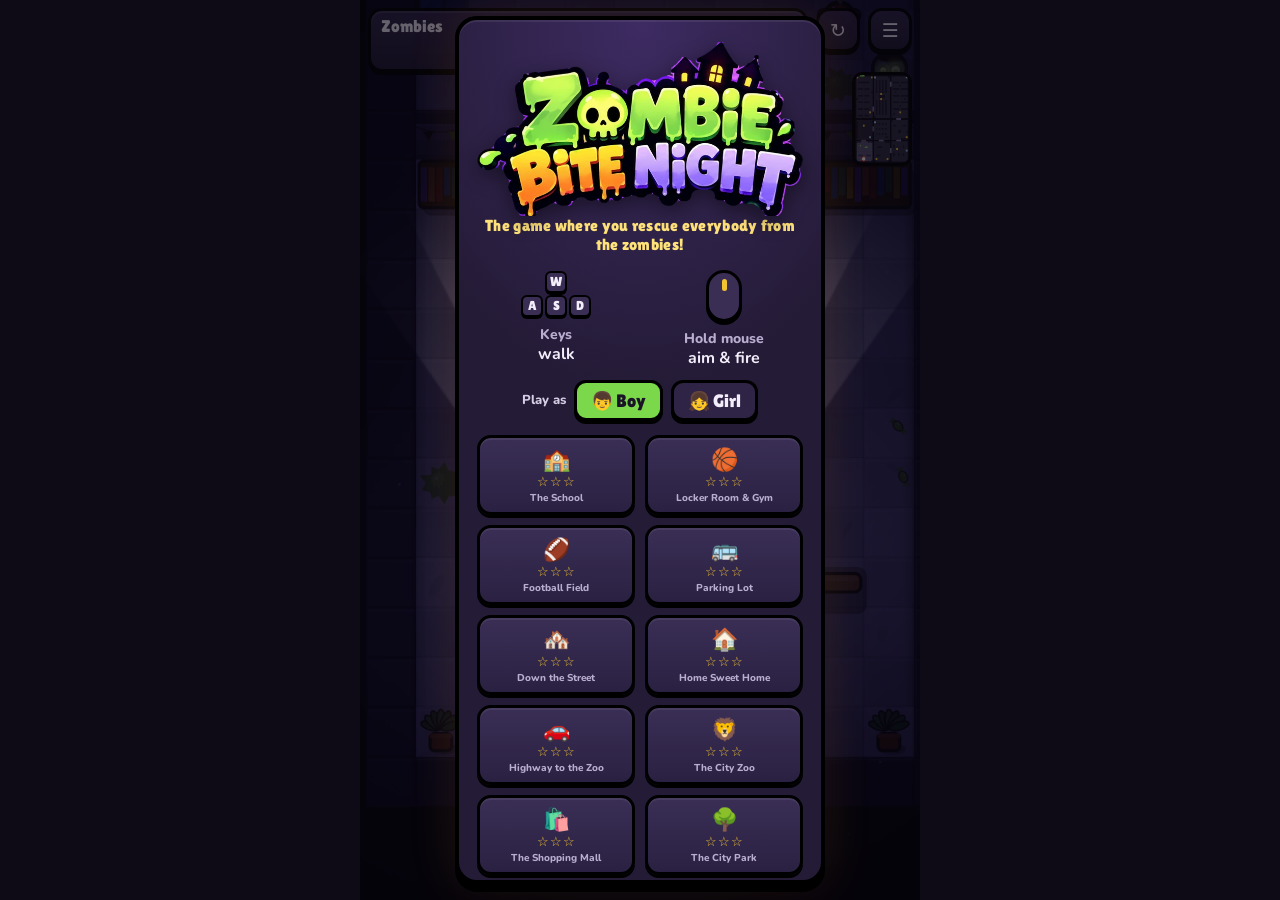
==== commit 78a44c13: "Kinder wording: Skeleton King yells BOW TO THE KING!, whacks say CLONK! Co-Authored-By: Claude Opus " ====
--- a/index.html
+++ b/index.html
@@ -1271,7 +1271,7 @@
       z.t1 = rand(2.4, 3.0) / pace;
       if (d < 400 && los(z.x, z.y - 8, me.x, me.y - 6)) { for (const off of [-0.3, 0, 0.3]) { const a = Math.atan2(dy, dx) + off; w.eshots.push({ kind: 'bone', x: z.x, y: z.y - 10, vx: Math.cos(a) * 240, vy: Math.sin(a) * 240, d: 0, spin: 0, range: 420, r: 7 }); } z.throwT = w.t; }
     }
-    if (z.t3 <= 0) { z.t3 = rand(6, 8) / pace; if (d < 260) { startCharge('BONE ZONE!'); return true; } }
+    if (z.t3 <= 0) { z.t3 = rand(6, 8) / pace; if (d < 260) { startCharge('BOW TO THE KING!'); return true; } }
   } else if (z.type === 'mallcop') {
     if (z.t2 <= 0) { z.t2 = 13 / pace; if (!w.zombies.some(o => o.type === 'mini' && !o.dead)) { summonMinis(w, z, 2, 2); w.events.push({ e: 'bossYell', z, text: 'I NEED BACKUP!' }); } }
     if (z.t3 <= 0) { z.t3 = rand(3.0, 3.8) / pace; if (d < 380) { startCharge(['HALT!', 'FREEZE!', 'NO RUNNING!'][Math.floor(Math.random() * 3)]); z.windup = 0.75; return true; } }
@@ -3972,7 +3972,7 @@
     }
     else if (ev.e === 'vendWhack') {
       kick(0.18); hitstop = Math.max(hitstop, 0.04);
-      if (ev.left > 0) popups.push({ x: ev.x, y: ev.y - 18, text: ['CLANG!', 'BONK!', 'THUNK!'][Math.floor(Math.random() * 3)], t: 0, life: 0.6, color: '#9FD3E8', size: 14 });
+      if (ev.left > 0) popups.push({ x: ev.x, y: ev.y - 18, text: ['CLANG!', 'CLONK!', 'THUNK!'][Math.floor(Math.random() * 3)], t: 0, life: 0.6, color: '#9FD3E8', size: 14 });
       rings.push({ x: ev.x, y: ev.y, r0: 4, r1: 24, w: 3, t: 0, dur: 0.2, col: '#9FD3E8' });
       for (let i = 0; i < 6; i++) particles.push({ kind: 'star', x: ev.x, y: ev.y, vx: rand(-150, 150), vy: rand(-170, 30), life: 0.35, max: 0.35, c: '#F2C230', r: 3.5, post: true, fr: 0.88 });
     }
@@ -4010,7 +4010,7 @@
     else if (ev.e === 'cartCrash') { kick(0.2); popups.push({ x: ev.z.x, y: ev.z.y - 30, text: 'CRASH!', t: 0, life: 0.8, color: '#C9D3DE', size: 15 }); for (let i = 0; i < 8; i++) particles.push({ kind: 'star', x: ev.z.x, y: ev.z.y, vx: rand(-150, 150), vy: rand(-150, 50), life: 0.4, max: 0.4, c: '#FFE27A', r: 3.5, post: true, fr: 0.88 }); }
     else if (ev.e === 'whack') {
       kick(0.14); hitstop = Math.max(hitstop, 0.04);
-      popups.push({ x: ev.z.x, y: ev.z.y - 30, text: ['WHAP!', 'BONK!', 'THWACK!', 'WHUMP!'][Math.floor(Math.random() * 4)], t: 0, life: 0.7, color: '#FFFFFF', size: 14 });
+      popups.push({ x: ev.z.x, y: ev.z.y - 30, text: ['WHAP!', 'CLONK!', 'THWACK!', 'WHUMP!'][Math.floor(Math.random() * 4)], t: 0, life: 0.7, color: '#FFFFFF', size: 14 });
       rings.push({ x: ev.x, y: ev.y, r0: 4, r1: 22, w: 3, t: 0, dur: 0.2, col: '#FFFFFF' });
       for (let i = 0; i < 5; i++) particles.push({ kind: 'star', x: ev.x, y: ev.y, vx: rand(-140, 140), vy: rand(-160, 40), life: 0.35, max: 0.35, c: '#FFE27A', r: 3.5, post: true, fr: 0.88 });
     }
@@ -4039,7 +4039,7 @@
     else if (ev.e === 'bossYell') { popups.push({ x: ev.z.x, y: ev.z.y - ev.z.r * 2.4, text: ev.text, t: 0, life: 1.3, color: '#FF8A7A', size: 15 }); }
     else if (ev.e === 'honk') { kick(0.3); honks.push({ x: ev.z.x, y: ev.z.y, t: 0 }); popups.push({ x: ev.z.x, y: ev.z.y - 60, text: 'HOOONK!', t: 0, life: 1, color: '#F2C230', size: 20 }); }
     else if (ev.e === 'summon') { for (let i = 0; i < 16; i++) particles.push({ x: ev.z.x, y: ev.z.y, vx: rand(-120, 120), vy: rand(-120, 120), life: 0.5, max: 0.5, c: '#9BD07A', r: rand(2, 4) }); }
-    else if (ev.e === 'bonk') { kick(0.3); popups.push({ x: ev.z.x, y: ev.z.y - 50, text: 'BONK!', t: 0, life: 0.9, color: '#FFFFFF', size: 16 }); }
+    else if (ev.e === 'bonk') { kick(0.3); popups.push({ x: ev.z.x, y: ev.z.y - 50, text: 'CLONK!', t: 0, life: 0.9, color: '#FFFFFF', size: 16 }); }
     else if (ev.e === 'flag') { /* the flag itself is drawn in flight */ }
     else if (ev.e === 'bite') { flash = 0.4; kick(0.35); hitstop = Math.max(hitstop, 0.06); popups.push({ x: W.me.x, y: W.me.y - 32, text: ev.kind === 'mop' ? 'SPLAT!' : 'CHOMP!', t: 0, life: 0.8, color: '#FF8A7A', size: 14 }); if (navigator.vibrate) { try { navigator.vibrate(80); } catch (_) {} } }
     else if (ev.e === 'pickup') { popups.push({ x: ev.p.x, y: ev.p.y - 20, text: ev.text, t: 0, life: 1, color: '#F2C230', size: 13 }); for (let i = 0; i < 8; i++) { const a = i / 8 * Math.PI * 2; particles.push({ kind: 'star', x: ev.p.x, y: ev.p.y - 4, vx: Math.cos(a) * 120, vy: Math.sin(a) * 120, life: 0.4, max: 0.4, c: '#FFE27A', r: 4, post: true, fr: 0.86 }); } rings.push({ x: ev.p.x, y: ev.p.y - 4, r0: 4, r1: 26, w: 3, t: 0, dur: 0.25, col: '#FFE27A' }); }
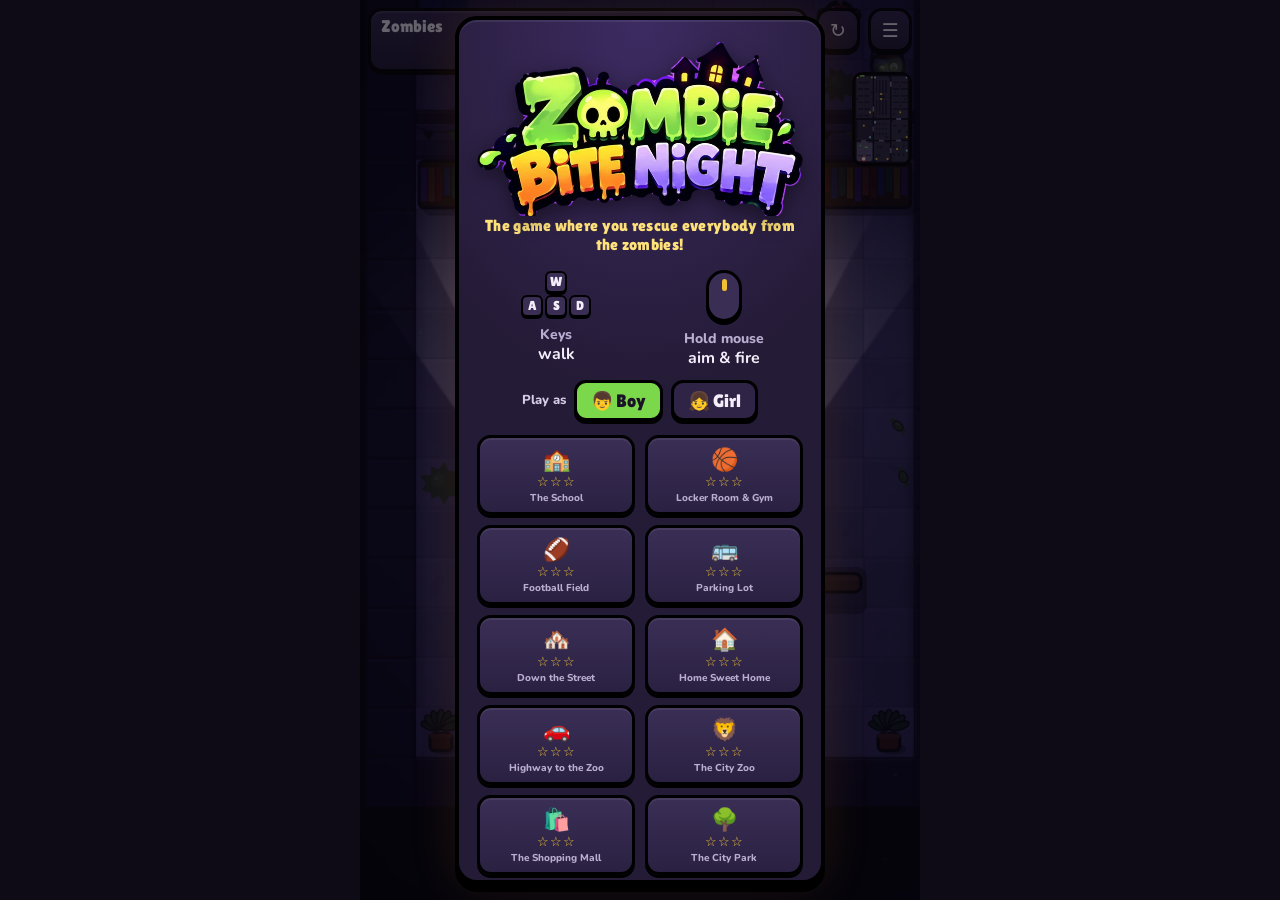
==== commit 85a09474: "Skeleton King: neutral battle cries Co-Authored-By: Claude Opus 5.5 <noreply@anthropic.com> Claude-S" ====
--- a/index.html
+++ b/index.html
@@ -1264,14 +1264,14 @@
       z.t2 = 8 / pace;
       if (w.zombies.filter(o => o.type === 'skeleton' && !o.dead && o.zone === z.zone).length <= 3) {
         summonMinis(w, z, 3, 7, 'skeleton'); z.raiseT = w.t;
-        w.events.push({ e: 'bossYell', z, text: ['RISE, MY ARMY!', 'ARISE!', 'BONES, ATTACK!'][Math.floor(Math.random() * 3)] }); w.events.push({ e: 'raise', z });
+        w.events.push({ e: 'bossYell', z, text: ['WAKE UP, BONES!', "GET 'EM, BONES!", 'BONES, ATTACK!'][Math.floor(Math.random() * 3)] }); w.events.push({ e: 'raise', z });
       }
     }
     if (z.t1 <= 0) {
       z.t1 = rand(2.4, 3.0) / pace;
       if (d < 400 && los(z.x, z.y - 8, me.x, me.y - 6)) { for (const off of [-0.3, 0, 0.3]) { const a = Math.atan2(dy, dx) + off; w.eshots.push({ kind: 'bone', x: z.x, y: z.y - 10, vx: Math.cos(a) * 240, vy: Math.sin(a) * 240, d: 0, spin: 0, range: 420, r: 7 }); } z.throwT = w.t; }
     }
-    if (z.t3 <= 0) { z.t3 = rand(6, 8) / pace; if (d < 260) { startCharge('BOW TO THE KING!'); return true; } }
+    if (z.t3 <= 0) { z.t3 = rand(6, 8) / pace; if (d < 260) { startCharge('HERE I COME!'); return true; } }
   } else if (z.type === 'mallcop') {
     if (z.t2 <= 0) { z.t2 = 13 / pace; if (!w.zombies.some(o => o.type === 'mini' && !o.dead)) { summonMinis(w, z, 2, 2); w.events.push({ e: 'bossYell', z, text: 'I NEED BACKUP!' }); } }
     if (z.t3 <= 0) { z.t3 = rand(3.0, 3.8) / pace; if (d < 380) { startCharge(['HALT!', 'FREEZE!', 'NO RUNNING!'][Math.floor(Math.random() * 3)]); z.windup = 0.75; return true; } }
